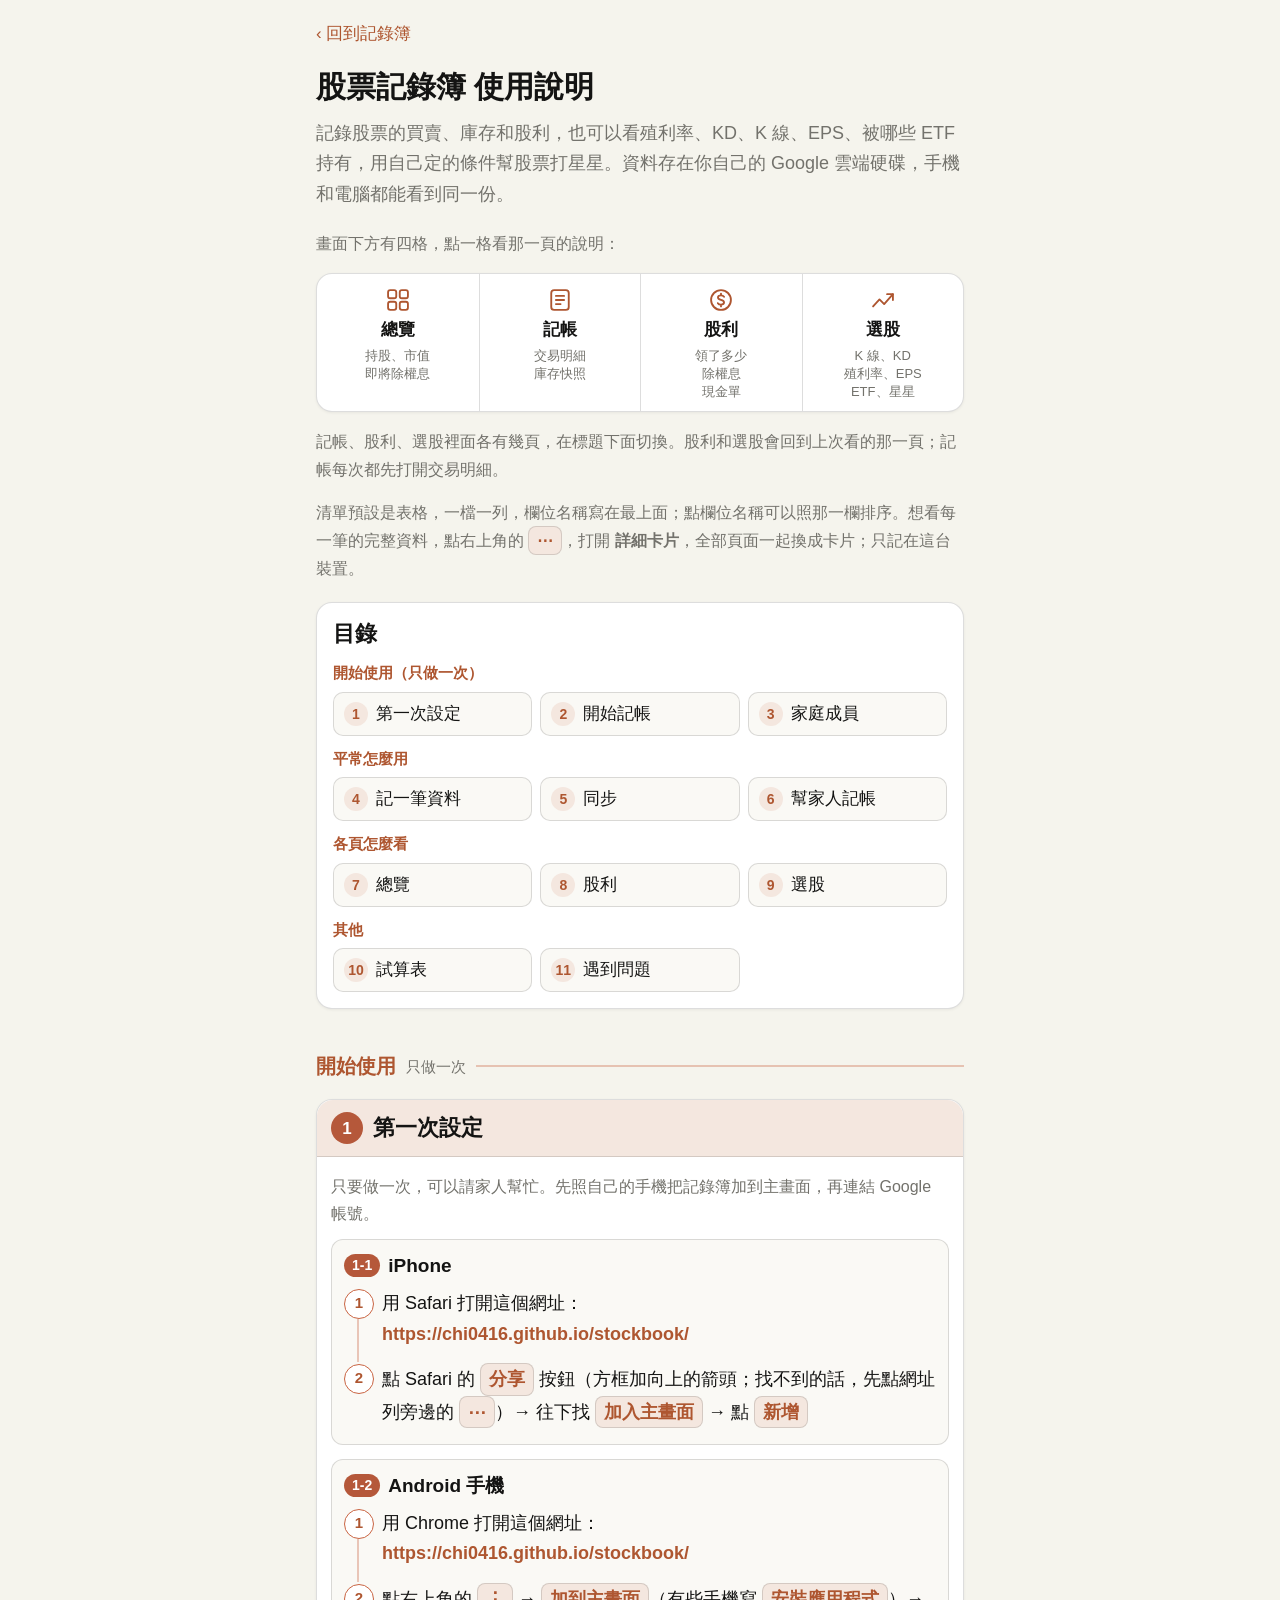
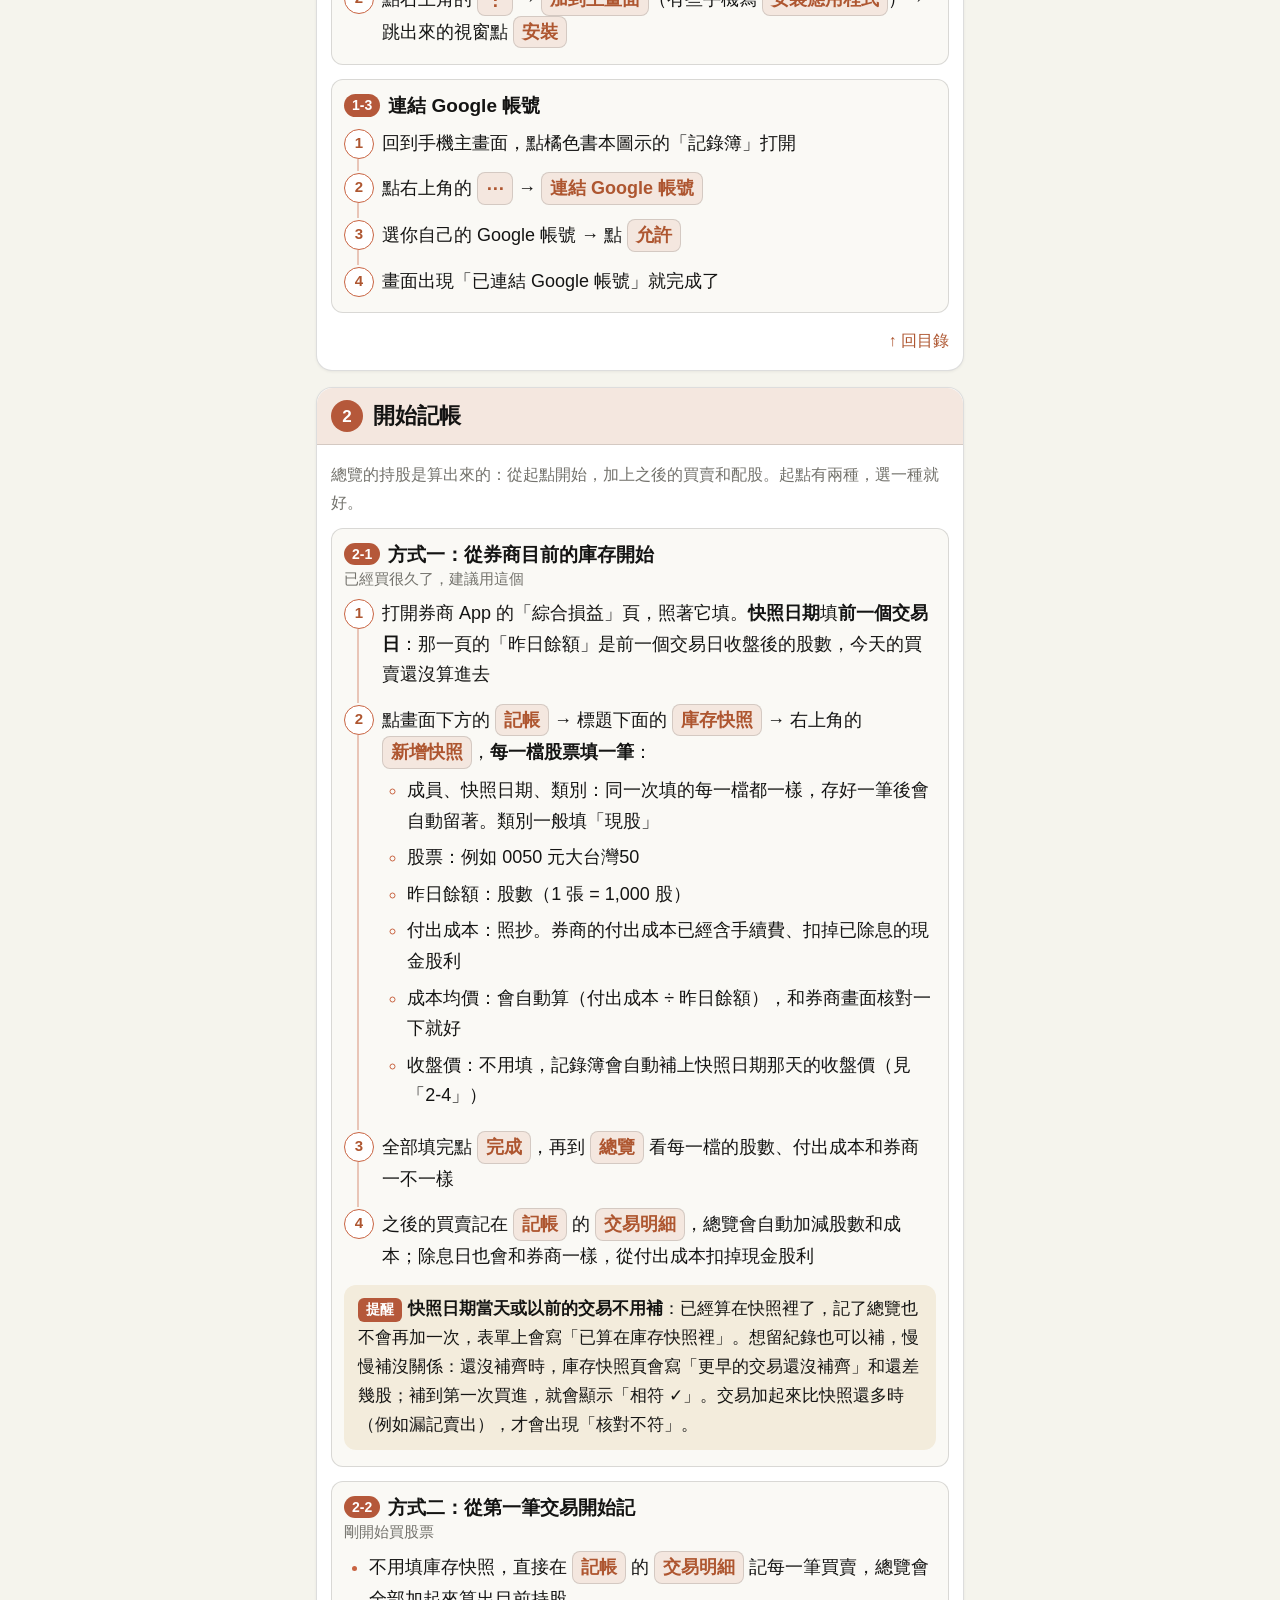
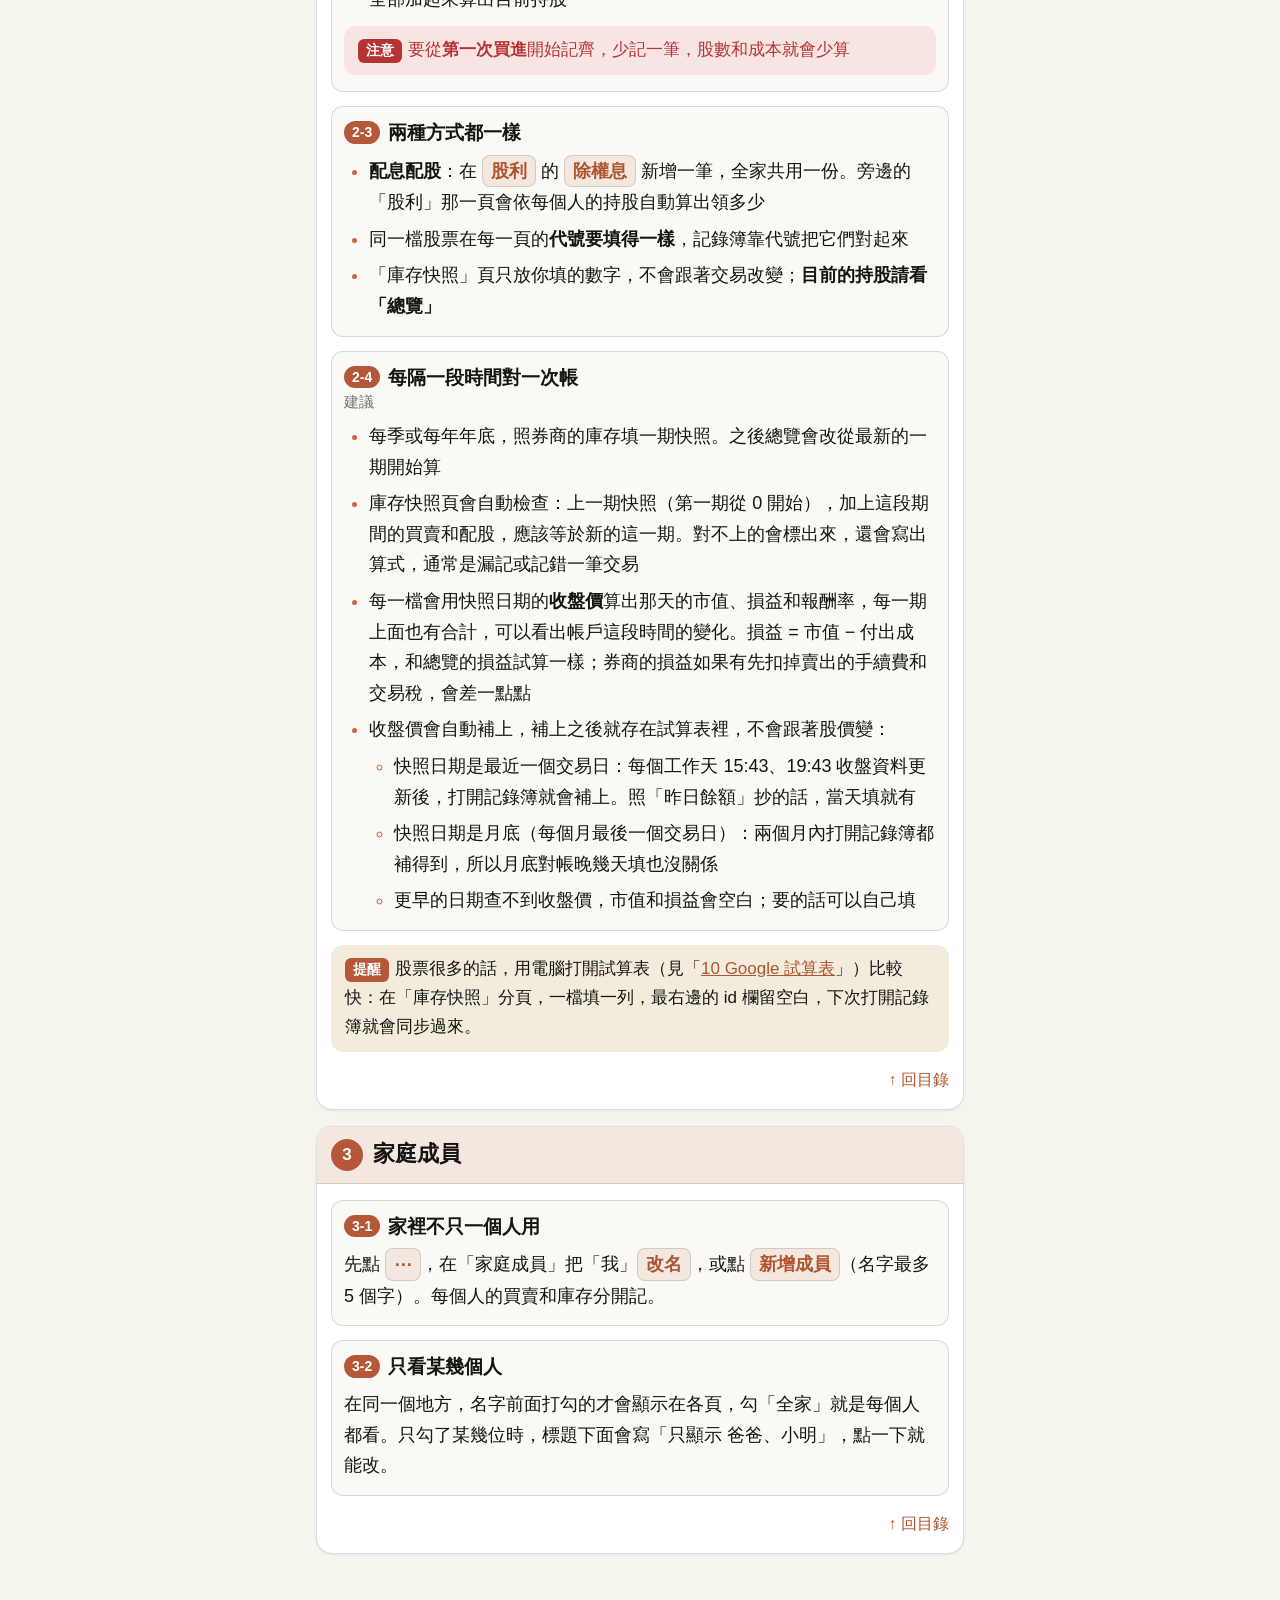
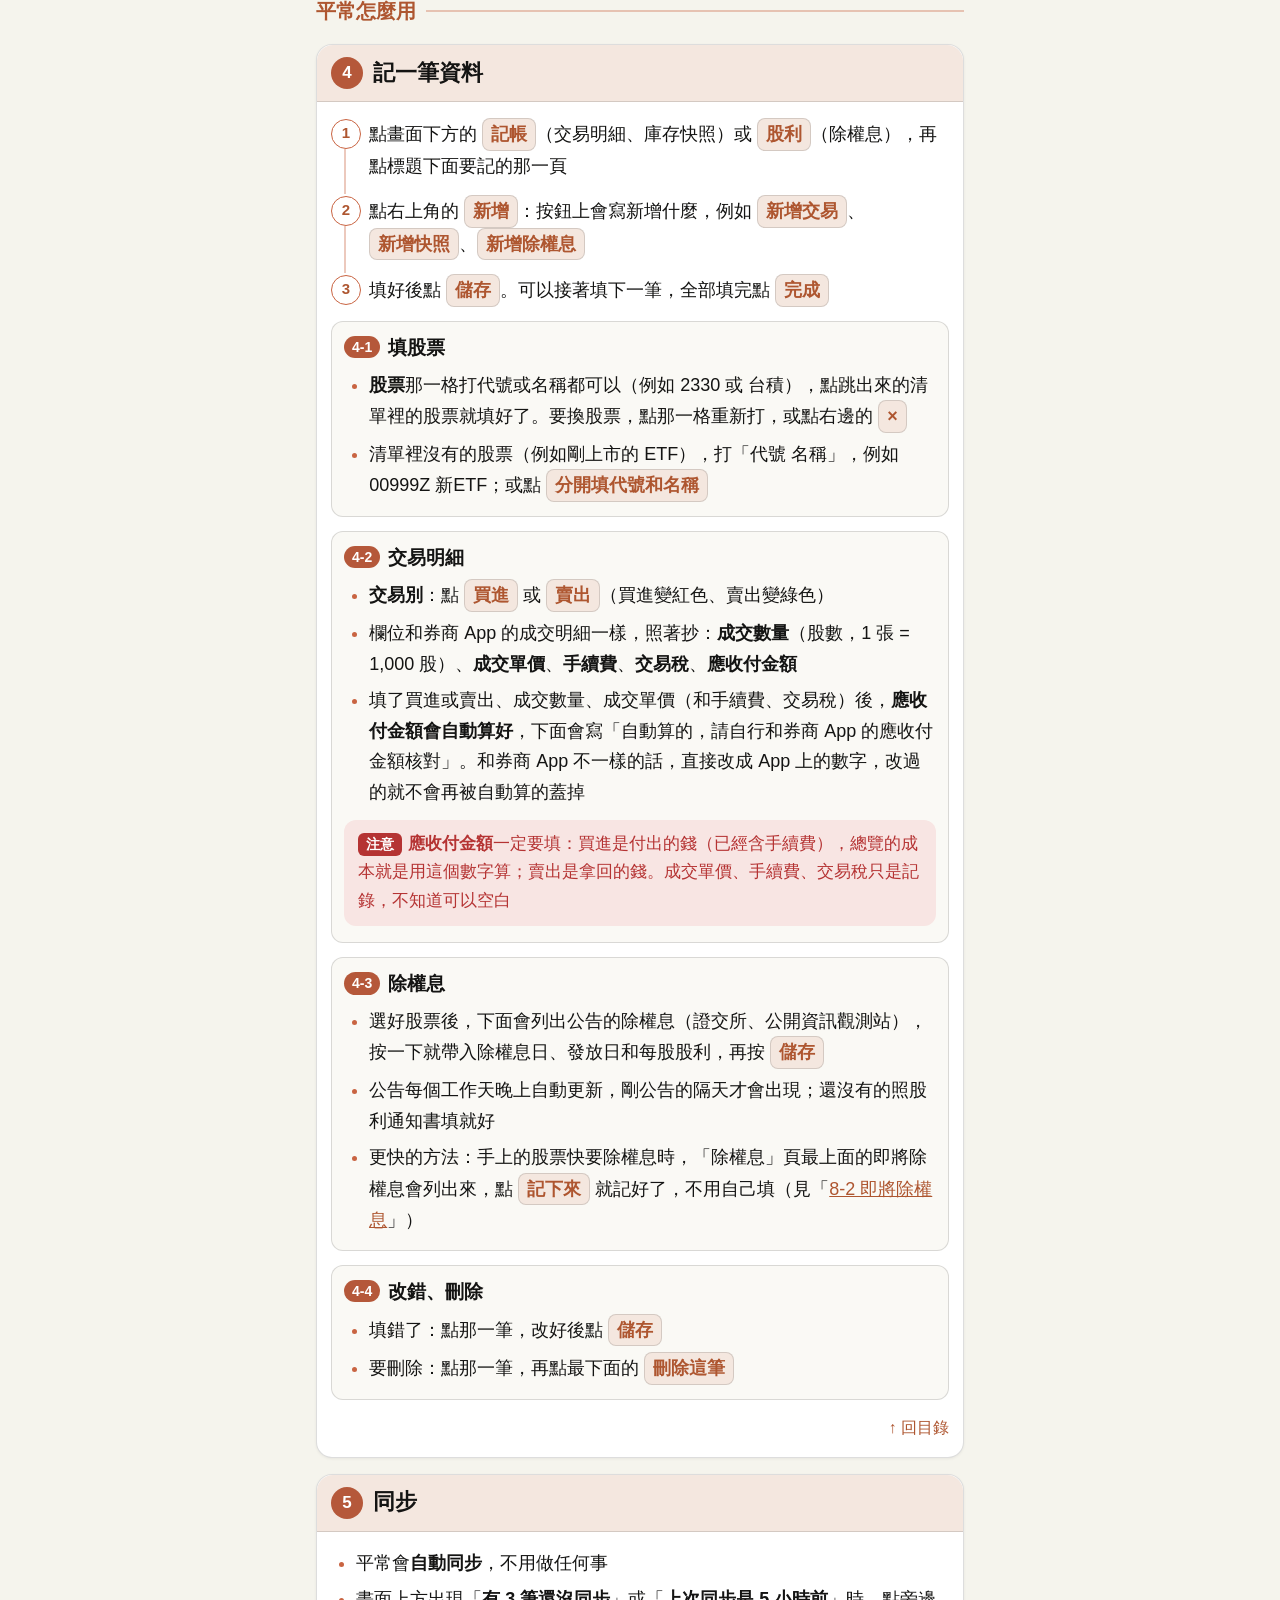
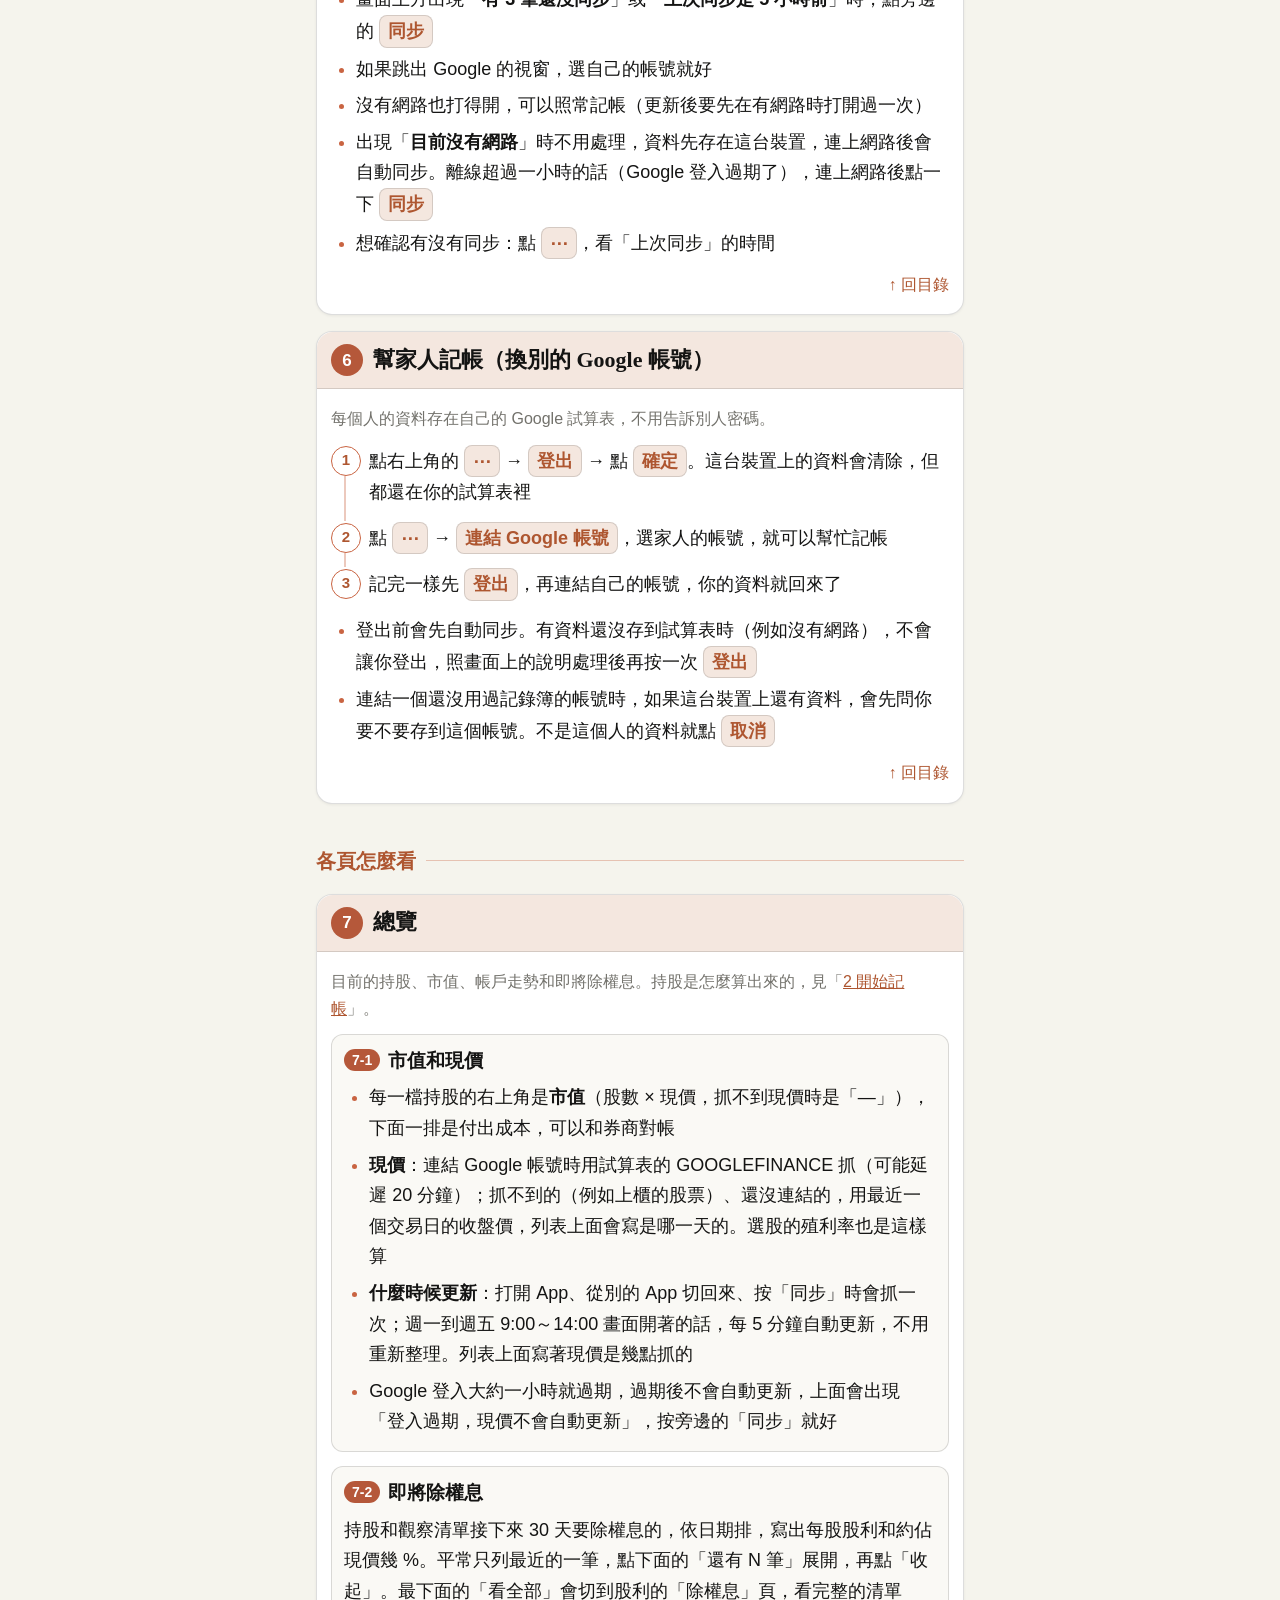
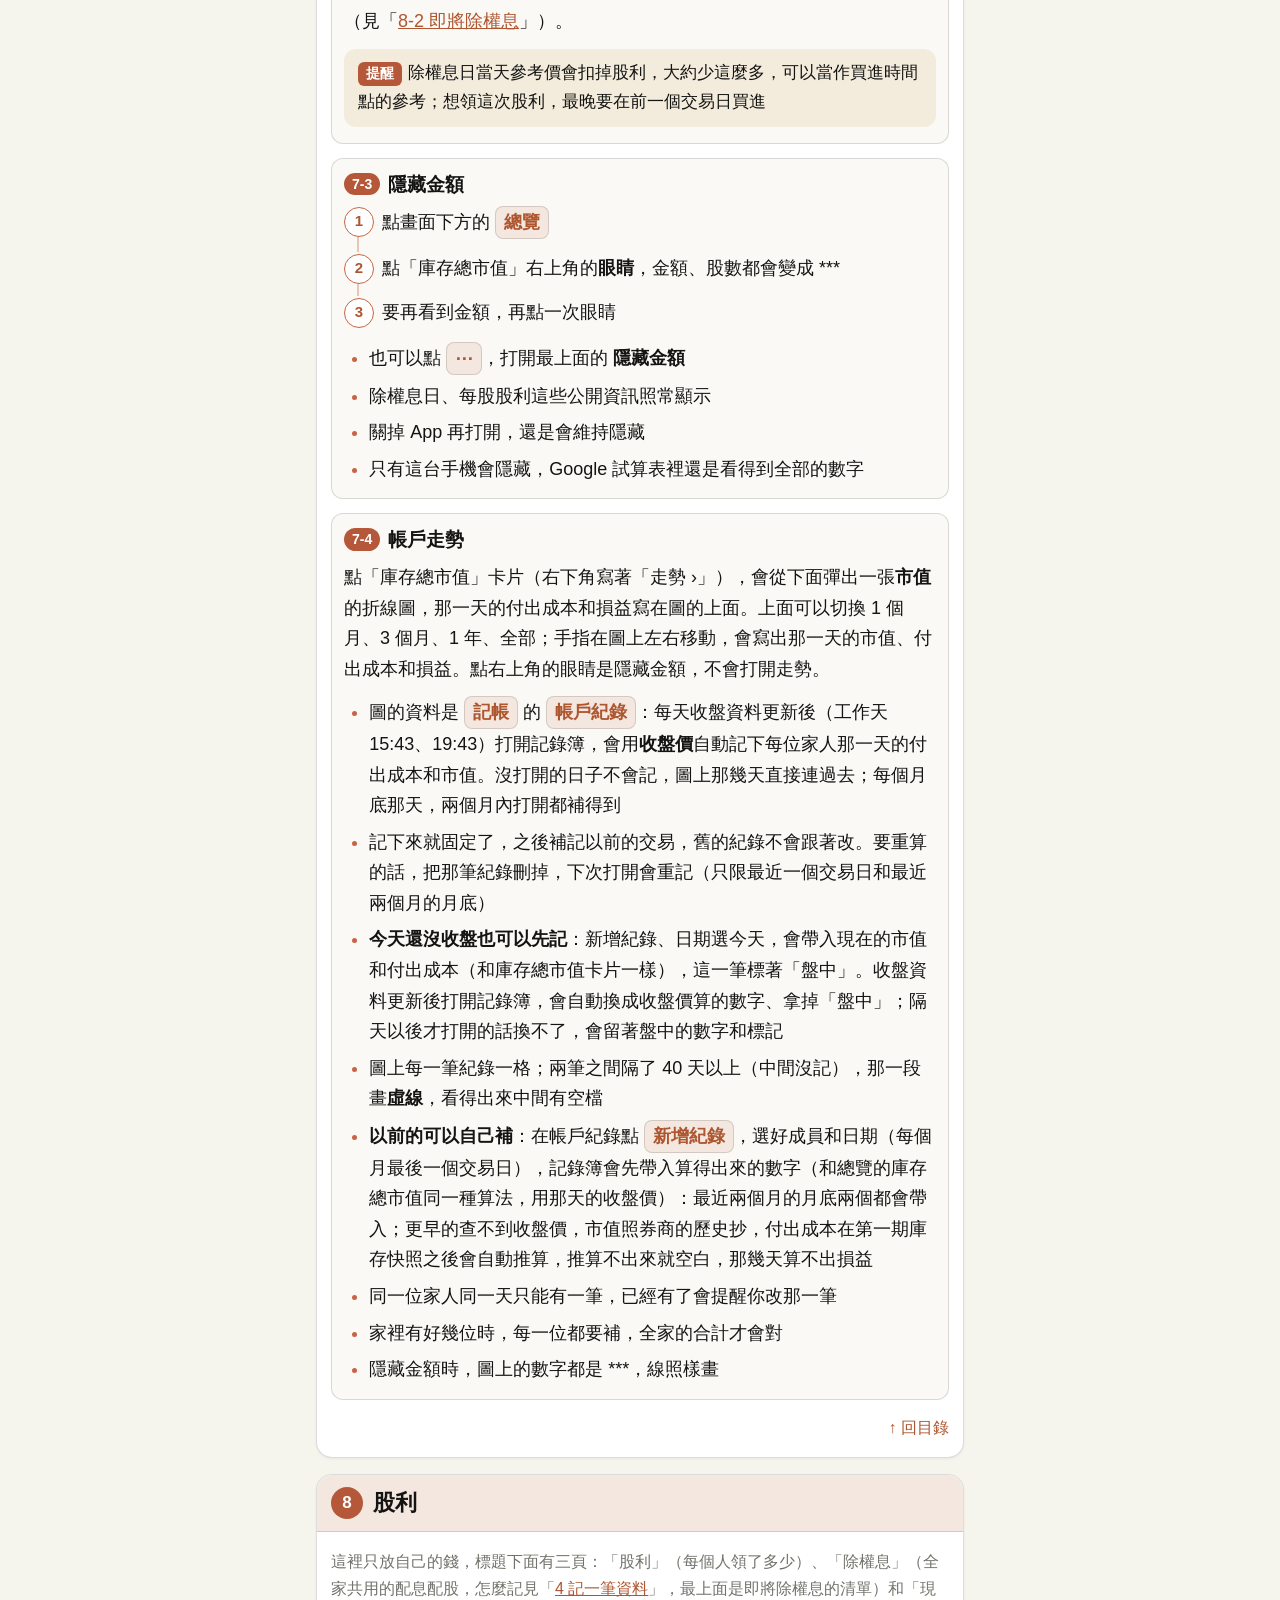
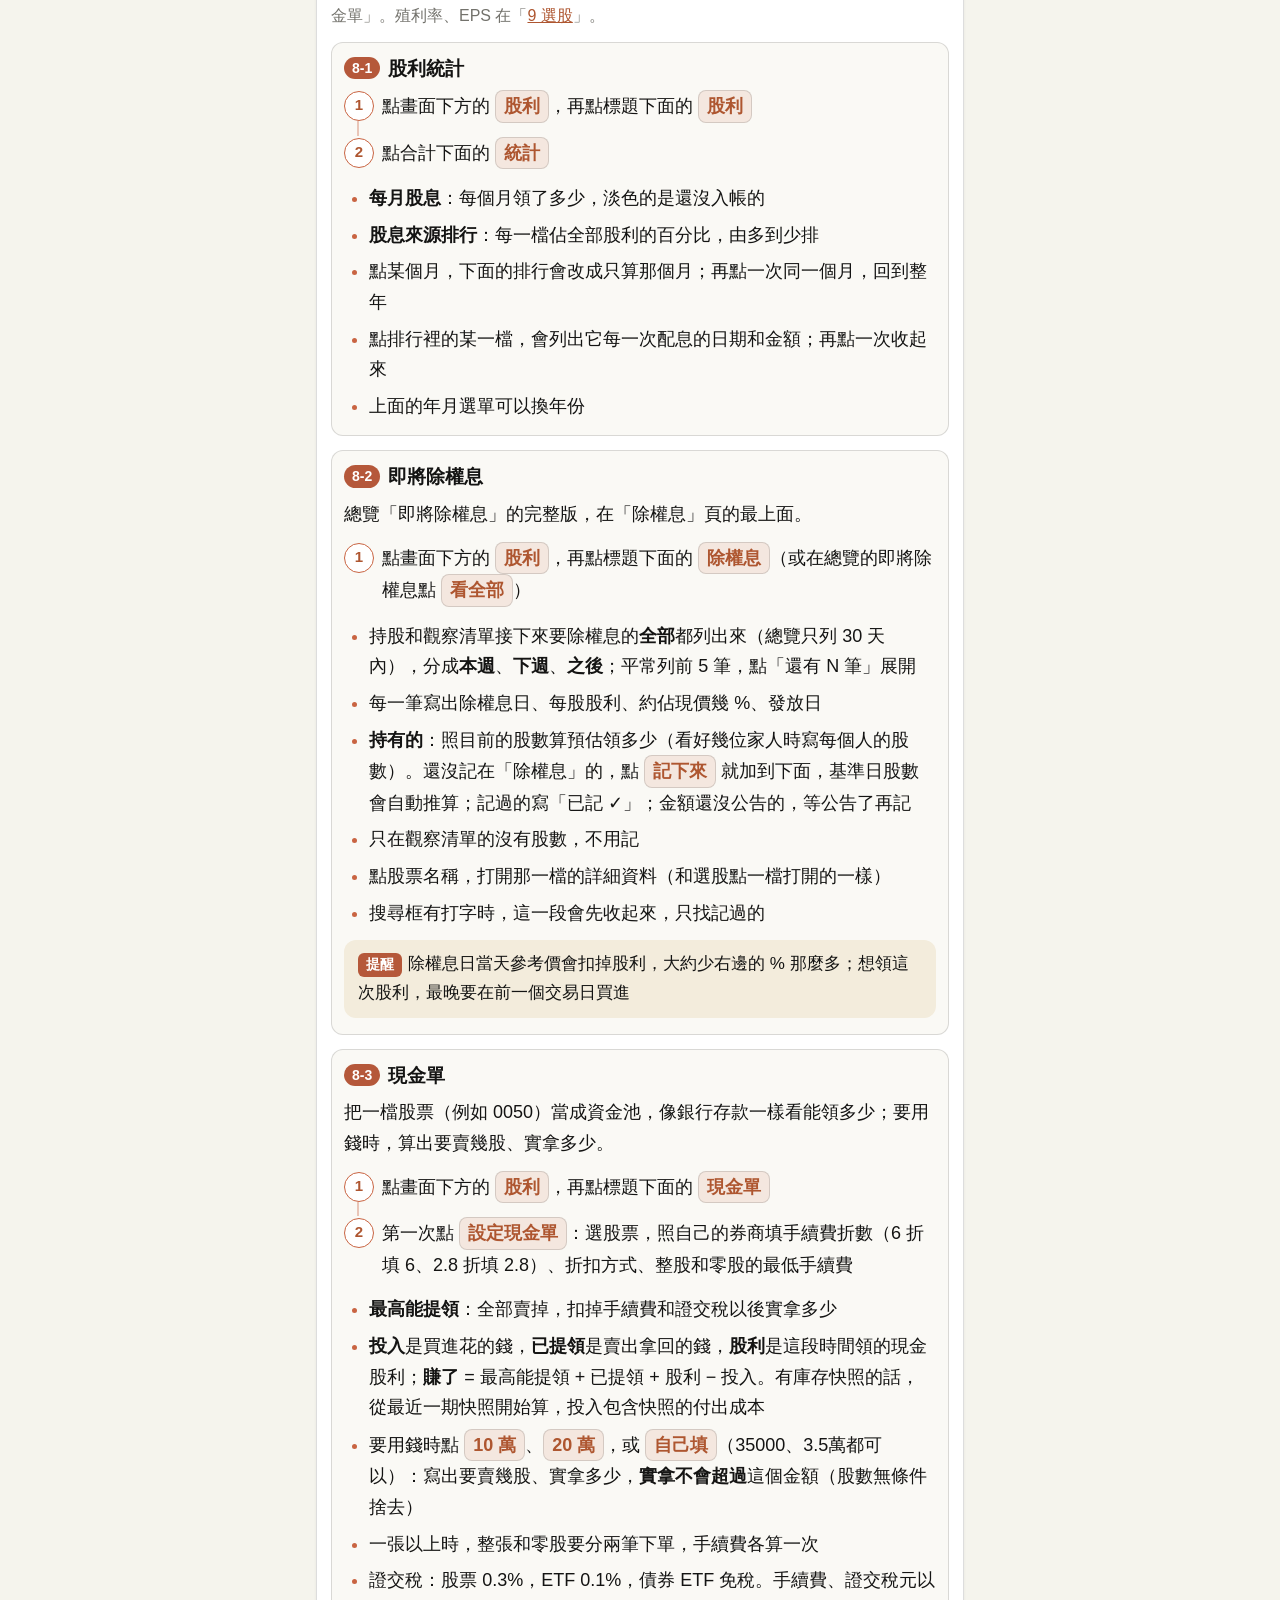
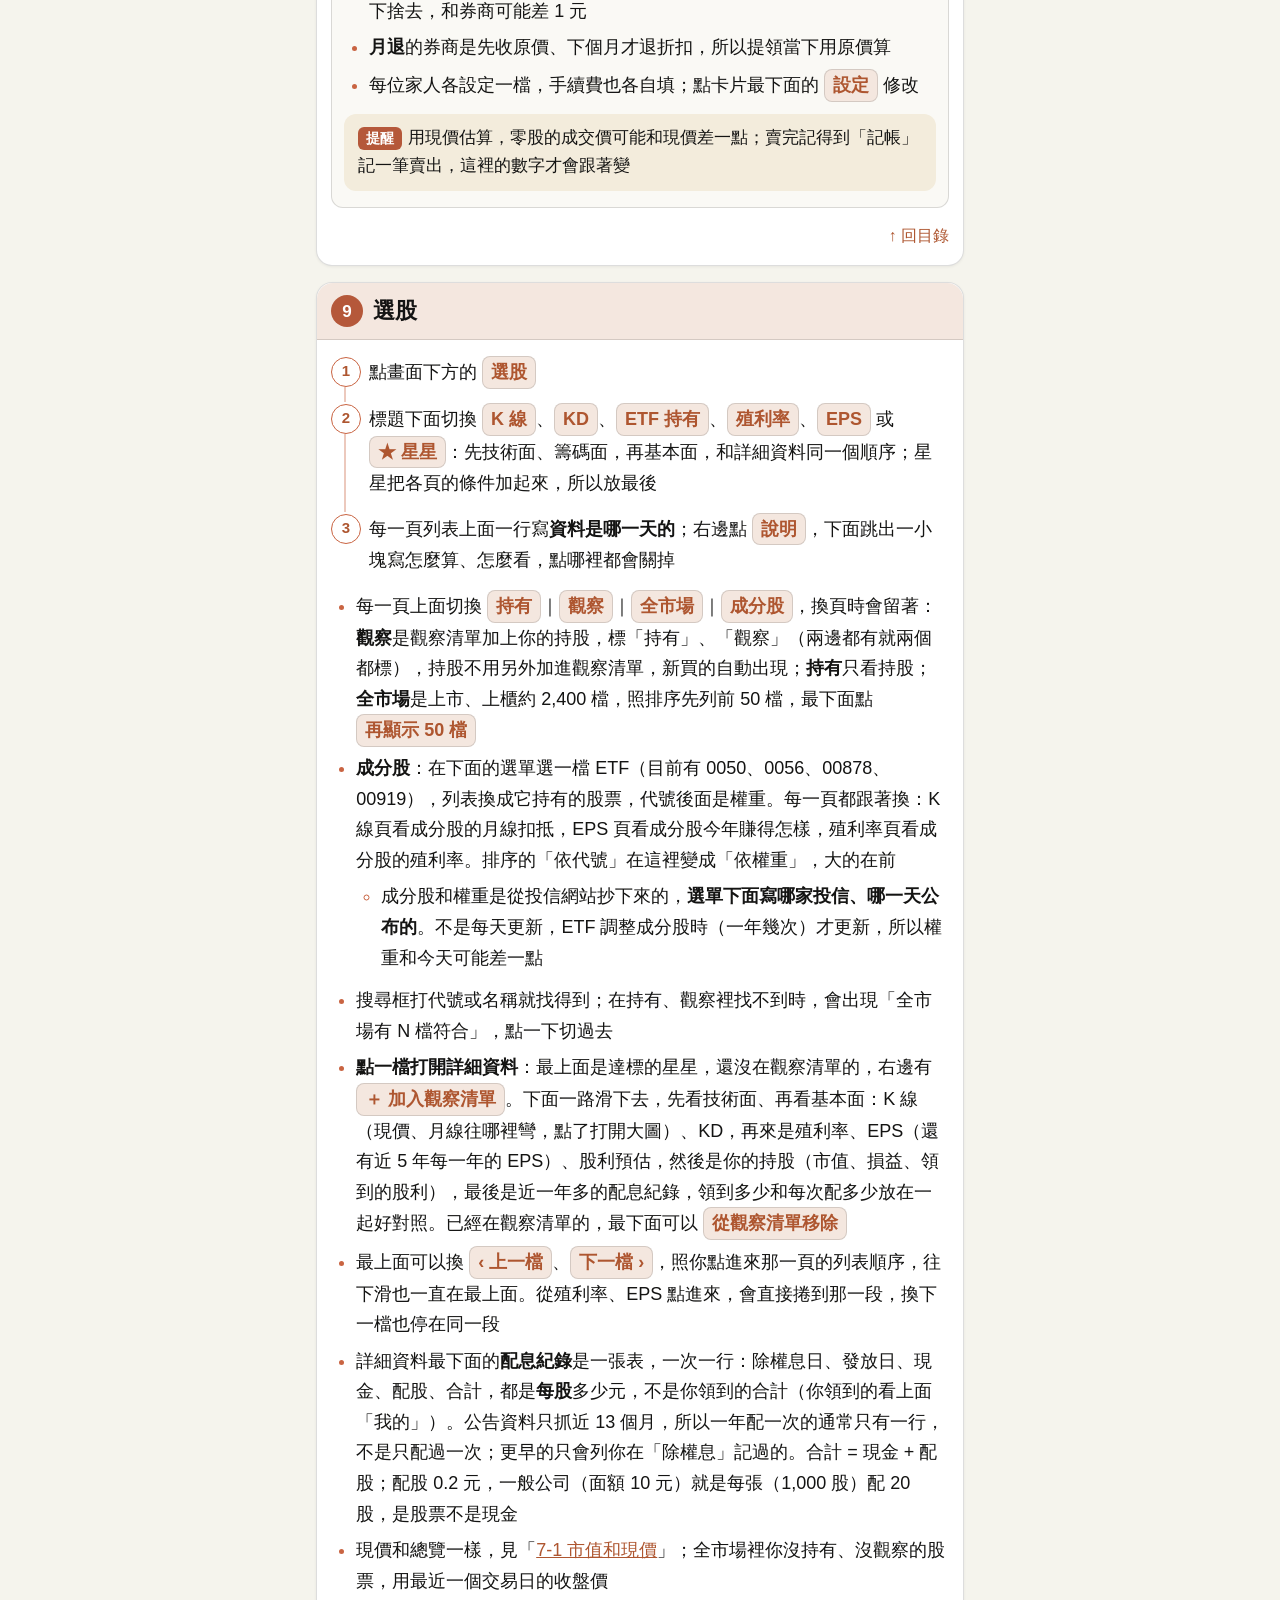
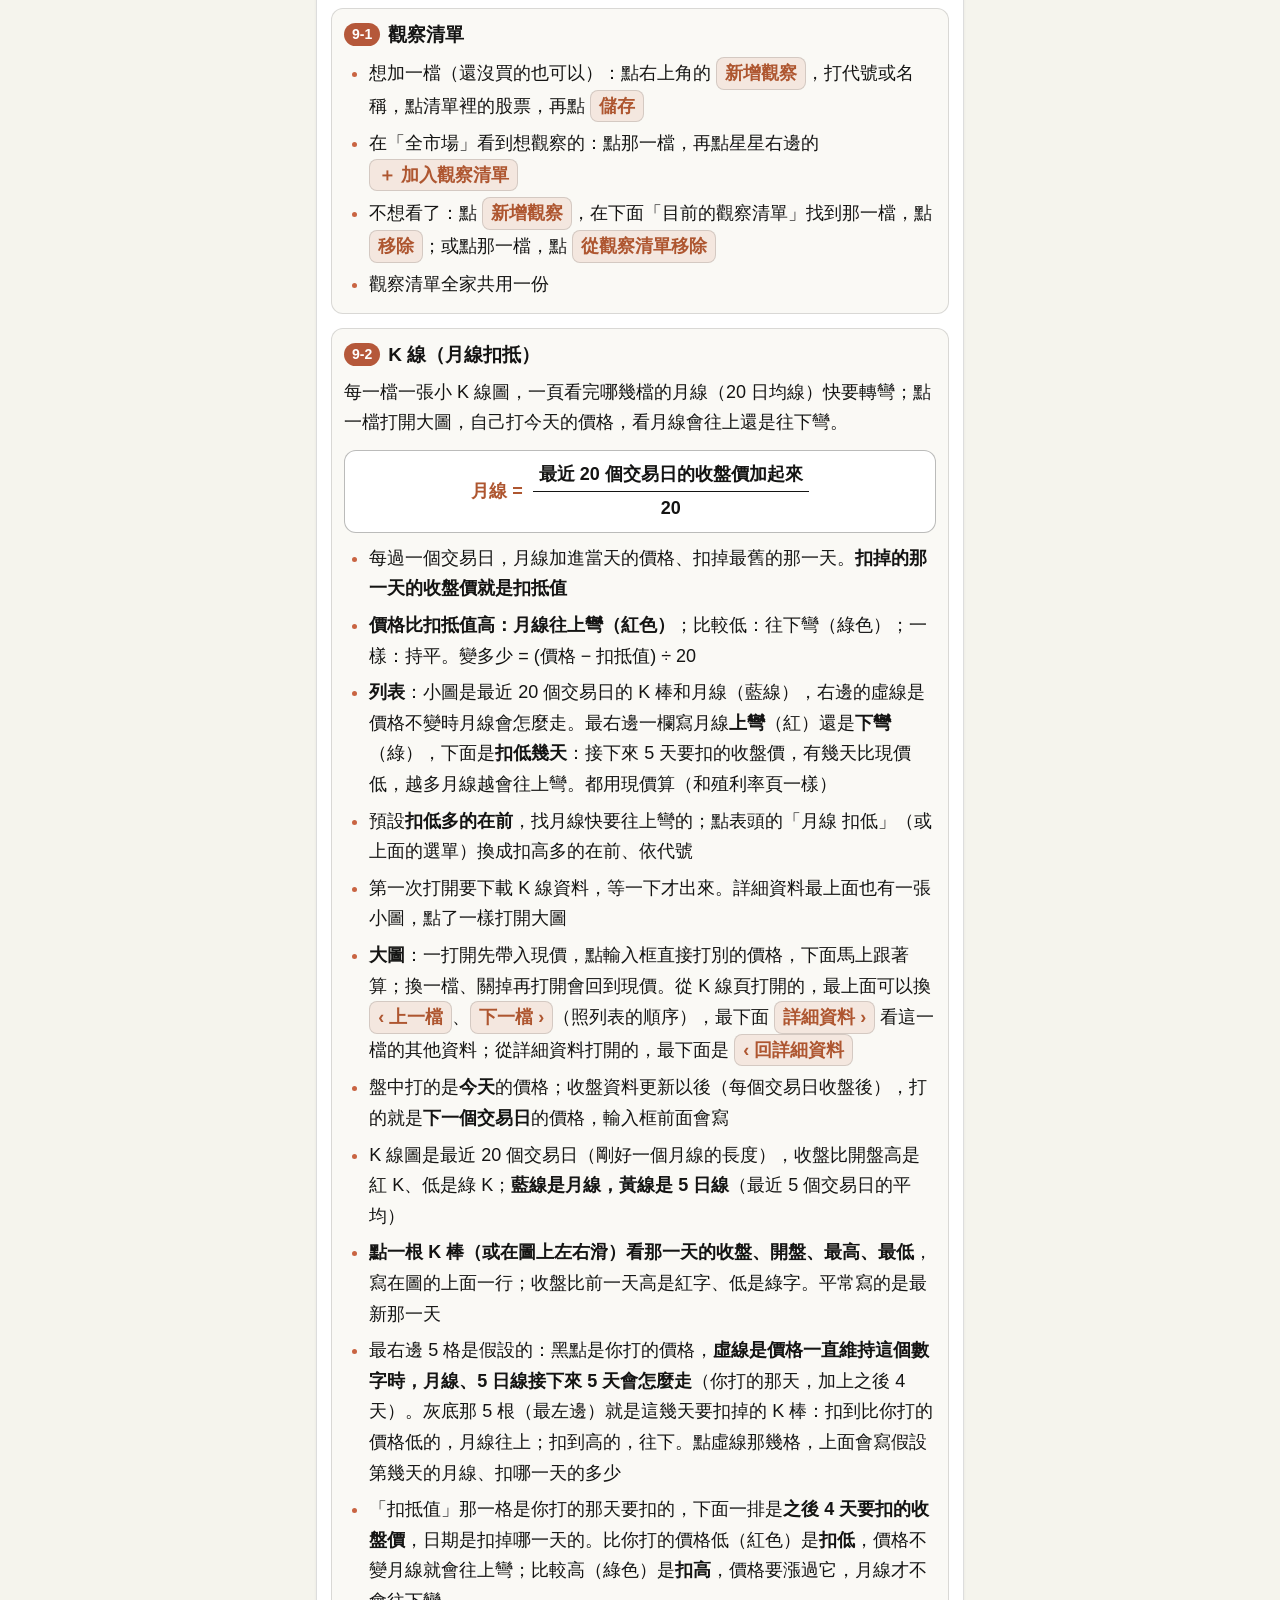
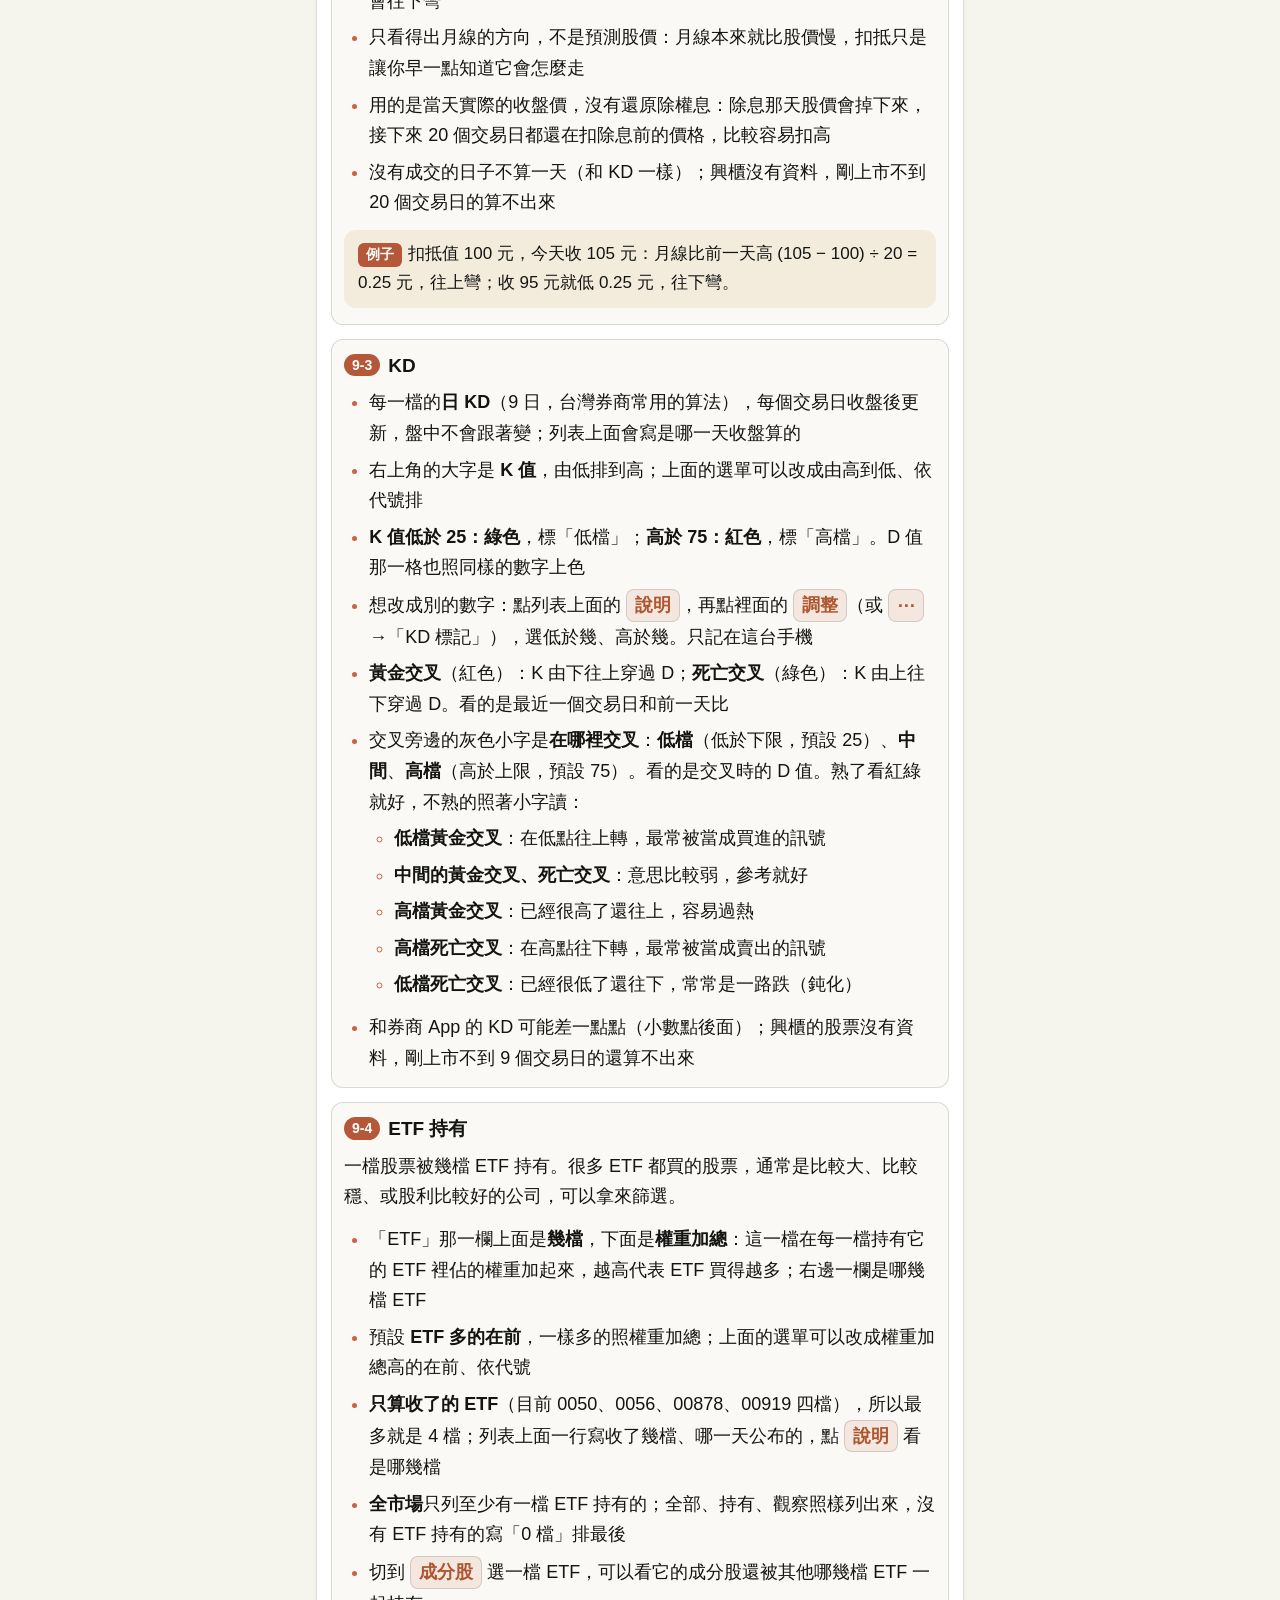
==== help.html @ de6b1757 "「說明」改成小泡泡：點了在那一行下面跳出來，小箭頭指著說明，背景不變暗，點哪裡都會關（點旁邊只是關掉，不會順便點到後面的股票；底下的分頁、上面的子分頁照常切換），往下滑也會關，拿掉置中的小視窗和「知道" ====
<!doctype html>
<html lang="zh-Hant-TW">
<head>
  <meta charset="utf-8">
  <meta name="viewport" content="width=device-width, initial-scale=1, viewport-fit=cover">
  <meta name="theme-color" content="#f5f4ed" media="(prefers-color-scheme: light)">
  <meta name="theme-color" content="#1f1e1d" media="(prefers-color-scheme: dark)">
  <title>使用說明</title>
  <link rel="icon" type="image/png" href="icons/book-192.png">
  <!-- 給家人看的步驟；字比較大，也可以直接列印
       分成四個大區：開始使用（只做一次）、平常怎麼用、各頁怎麼看（照畫面下方的四格）、其他
       段落編號連續（1–11），小卡編號是「段落-第幾張」；改了段落順序，目錄、開頭的四格和文中的「見『…』」都要跟著改 -->
  <link rel="stylesheet" href="css/page.css?v=2026.10.17.1">
</head>
<body>
<main>
  <a class="back" href="./">‹ 回到記錄簿</a>
  <h1>股票記錄簿 使用說明</h1>
  <p class="lead">記錄股票的買賣、庫存和股利，也可以看殖利率、KD、K 線、EPS、被哪些 ETF 持有，用自己定的條件幫股票打星星。資料存在你自己的 Google 雲端硬碟，手機和電腦都能看到同一份。</p>

  <!-- 畫面下方的四格（圖示和 index.html 的 .tabbar 一樣），點了跳到那一頁的說明 -->
  <p class="muted">畫面下方有四格，點一格看那一頁的說明：</p>
  <div class="tabs">
    <a href="#overview">
      <svg viewBox="0 0 24 24" aria-hidden="true"><rect x="3.5" y="3.5" width="7" height="7" rx="1.8"/><rect x="13.5" y="3.5" width="7" height="7" rx="1.8"/><rect x="3.5" y="13.5" width="7" height="7" rx="1.8"/><rect x="13.5" y="13.5" width="7" height="7" rx="1.8"/></svg>
      <b>總覽</b><small>持股、市值<br>即將除權息</small>
    </a>
    <a href="#record">
      <svg viewBox="0 0 24 24" aria-hidden="true"><rect x="4.5" y="3.5" width="15" height="17" rx="2.5"/><path d="M8.5 8.5h7M8.5 12h7M8.5 15.5h4"/></svg>
      <b>記帳</b><small>交易明細<br>庫存快照</small>
    </a>
    <a href="#income">
      <svg viewBox="0 0 24 24" aria-hidden="true"><circle cx="12" cy="12" r="8.5"/><path d="M14.6 9.3c-.5-.8-1.4-1.3-2.6-1.3-1.5 0-2.6.8-2.6 1.9 0 2.6 5.2 1.4 5.2 4.1 0 1.1-1.1 2-2.6 2-1.2 0-2.2-.5-2.7-1.3M12 6.5V8M12 16v1.5"/></svg>
      <b>股利</b><small>領了多少<br>除權息<br>現金單</small>
    </a>
    <a href="#market">
      <svg viewBox="0 0 24 24" aria-hidden="true"><path d="M3.5 17.5 9 11.5l4 4 7.5-8.5"/><path d="M15.5 7h5v5"/></svg>
      <b>選股</b><small>K 線、KD<br>殖利率、EPS<br>ETF、星星</small>
    </a>
  </div>
  <p class="muted">記帳、股利、選股裡面各有幾頁，在標題下面切換。股利和選股會回到上次看的那一頁；記帳每次都先打開交易明細。</p>
  <p class="muted">清單預設是表格，一檔一列，欄位名稱寫在最上面；點欄位名稱可以照那一欄排序。想看每一筆的完整資料，點右上角的 <b class="btn">⋯</b>，打開 <b>詳細卡片</b>，全部頁面一起換成卡片；只記在這台裝置。</p>

  <nav class="toc" id="toc" aria-label="目錄">
    <h2>目錄</h2>
    <p class="toc-part">開始使用（只做一次）</p>
    <div class="toc-links">
      <a href="#setup"><span class="no">1</span>第一次設定</a>
      <a href="#start"><span class="no">2</span>開始記帳</a>
      <a href="#members"><span class="no">3</span>家庭成員</a>
    </div>
    <p class="toc-part">平常怎麼用</p>
    <div class="toc-links">
      <a href="#record"><span class="no">4</span>記一筆資料</a>
      <a href="#sync"><span class="no">5</span>同步</a>
      <a href="#switch"><span class="no">6</span>幫家人記帳</a>
    </div>
    <p class="toc-part">各頁怎麼看</p>
    <div class="toc-links">
      <a href="#overview"><span class="no">7</span>總覽</a>
      <a href="#income"><span class="no">8</span>股利</a>
      <a href="#market"><span class="no">9</span>選股</a>
    </div>
    <p class="toc-part">其他</p>
    <div class="toc-links">
      <a href="#sheet"><span class="no">10</span>試算表</a>
      <a href="#faq"><span class="no">11</span>遇到問題</a>
    </div>
  </nav>

  <!-- ===== 開始使用 ===== -->
  <div class="part">開始使用<small>只做一次</small></div>

  <section id="setup">
    <h2><span class="no">1</span>第一次設定</h2>
    <p class="muted">只要做一次，可以請家人幫忙。先照自己的手機把記錄簿加到主畫面，再連結 Google 帳號。</p>

    <div class="sub">
      <h3><span class="tag">1-1</span>iPhone</h3>
      <ol class="steps">
        <li>用 Safari 打開這個網址：<br><span class="url">https://chi0416.github.io/stockbook/</span></li>
        <li>點 Safari 的 <b class="btn">分享</b> 按鈕（方框加向上的箭頭；找不到的話，先點網址列旁邊的 <b class="btn">⋯</b>）→ 往下找 <b class="btn">加入主畫面</b> → 點 <b class="btn">新增</b></li>
      </ol>
    </div>

    <div class="sub">
      <h3><span class="tag">1-2</span>Android 手機</h3>
      <ol class="steps">
        <li>用 Chrome 打開這個網址：<br><span class="url">https://chi0416.github.io/stockbook/</span></li>
        <li>點右上角的 <b class="btn">⋮</b> → <b class="btn">加到主畫面</b>（有些手機寫 <b class="btn">安裝應用程式</b>）→ 跳出來的視窗點 <b class="btn">安裝</b></li>
      </ol>
    </div>

    <div class="sub">
      <h3><span class="tag">1-3</span>連結 Google 帳號</h3>
      <ol class="steps">
        <li>回到手機主畫面，點橘色書本圖示的「記錄簿」打開</li>
        <li>點右上角的 <b class="btn">⋯</b> → <b class="btn">連結 Google 帳號</b></li>
        <li>選你自己的 Google 帳號 → 點 <b class="btn">允許</b></li>
        <li>畫面出現「已連結 Google 帳號」就完成了</li>
      </ol>
    </div>
    <a class="to-toc" href="#toc">↑ 回目錄</a>
  </section>

  <section id="start">
    <h2><span class="no">2</span>開始記帳</h2>
    <p class="muted">總覽的持股是算出來的：從起點開始，加上之後的買賣和配股。起點有兩種，選一種就好。</p>

    <div class="sub">
      <h3><span class="tag">2-1</span>方式一：從券商目前的庫存開始<span class="hint">已經買很久了，建議用這個</span></h3>
      <ol class="steps">
        <li>打開券商 App 的「綜合損益」頁，照著它填。<b>快照日期</b>填<b>前一個交易日</b>：那一頁的「昨日餘額」是前一個交易日收盤後的股數，今天的買賣還沒算進去</li>
        <li>點畫面下方的 <b class="btn">記帳</b> → 標題下面的 <b class="btn">庫存快照</b> → 右上角的 <b class="btn">新增快照</b>，<b>每一檔股票填一筆</b>：
          <ul>
            <li>成員、快照日期、類別：同一次填的每一檔都一樣，存好一筆後會自動留著。類別一般填「現股」</li>
            <li>股票：例如 0050 元大台灣50</li>
            <li>昨日餘額：股數（1 張 = 1,000 股）</li>
            <li>付出成本：照抄。券商的付出成本已經含手續費、扣掉已除息的現金股利</li>
            <li>成本均價：會自動算（付出成本 ÷ 昨日餘額），和券商畫面核對一下就好</li>
            <li>收盤價：不用填，記錄簿會自動補上快照日期那天的收盤價（見「2-4」）</li>
          </ul>
        </li>
        <li>全部填完點 <b class="btn">完成</b>，再到 <b class="btn">總覽</b> 看每一檔的股數、付出成本和券商一不一樣</li>
        <li>之後的買賣記在 <b class="btn">記帳</b> 的 <b class="btn">交易明細</b>，總覽會自動加減股數和成本；除息日也會和券商一樣，從付出成本扣掉現金股利</li>
      </ol>
      <p class="tip"><span class="label">提醒</span><b>快照日期當天或以前的交易不用補</b>：已經算在快照裡了，記了總覽也不會再加一次，表單上會寫「已算在庫存快照裡」。想留紀錄也可以補，慢慢補沒關係：還沒補齊時，庫存快照頁會寫「更早的交易還沒補齊」和還差幾股；補到第一次買進，就會顯示「相符 ✓」。交易加起來比快照還多時（例如漏記賣出），才會出現「核對不符」。</p>
    </div>

    <div class="sub">
      <h3><span class="tag">2-2</span>方式二：從第一筆交易開始記<span class="hint">剛開始買股票</span></h3>
      <ul>
        <li>不用填庫存快照，直接在 <b class="btn">記帳</b> 的 <b class="btn">交易明細</b> 記每一筆買賣，總覽會全部加起來算出目前持股</li>
      </ul>
      <p class="note"><span class="label">注意</span>要從<b>第一次買進</b>開始記齊，少記一筆，股數和成本就會少算</p>
    </div>

    <div class="sub">
      <h3><span class="tag">2-3</span>兩種方式都一樣</h3>
      <ul>
        <li><b>配息配股</b>：在 <b class="btn">股利</b> 的 <b class="btn">除權息</b> 新增一筆，全家共用一份。旁邊的「股利」那一頁會依每個人的持股自動算出領多少</li>
        <li>同一檔股票在每一頁的<b>代號要填得一樣</b>，記錄簿靠代號把它們對起來</li>
        <li>「庫存快照」頁只放你填的數字，不會跟著交易改變；<b>目前的持股請看「總覽」</b></li>
      </ul>
    </div>

    <div class="sub">
      <h3><span class="tag">2-4</span>每隔一段時間對一次帳<span class="hint">建議</span></h3>
      <ul>
        <li>每季或每年年底，照券商的庫存填一期快照。之後總覽會改從最新的一期開始算</li>
        <li>庫存快照頁會自動檢查：上一期快照（第一期從 0 開始），加上這段期間的買賣和配股，應該等於新的這一期。對不上的會標出來，還會寫出算式，通常是漏記或記錯一筆交易</li>
        <li>每一檔會用快照日期的<b>收盤價</b>算出那天的市值、損益和報酬率，每一期上面也有合計，可以看出帳戶這段時間的變化。損益 = 市值 − 付出成本，和總覽的損益試算一樣；券商的損益如果有先扣掉賣出的手續費和交易稅，會差一點點</li>
        <li>收盤價會自動補上，補上之後就存在試算表裡，不會跟著股價變：
          <ul>
            <li>快照日期是最近一個交易日：每個工作天 15:43、19:43 收盤資料更新後，打開記錄簿就會補上。照「昨日餘額」抄的話，當天填就有</li>
            <li>快照日期是月底（每個月最後一個交易日）：兩個月內打開記錄簿都補得到，所以月底對帳晚幾天填也沒關係</li>
            <li>更早的日期查不到收盤價，市值和損益會空白；要的話可以自己填</li>
          </ul>
        </li>
      </ul>
    </div>

    <p class="tip"><span class="label">提醒</span>股票很多的話，用電腦打開試算表（見「<a href="#sheet">10 Google 試算表</a>」）比較快：在「庫存快照」分頁，一檔填一列，最右邊的 id 欄留空白，下次打開記錄簿就會同步過來。</p>
    <a class="to-toc" href="#toc">↑ 回目錄</a>
  </section>

  <section id="members">
    <h2><span class="no">3</span>家庭成員</h2>

    <div class="sub">
      <h3><span class="tag">3-1</span>家裡不只一個人用</h3>
      <p>先點 <b class="btn">⋯</b>，在「家庭成員」把「我」<b class="btn">改名</b>，或點 <b class="btn">新增成員</b>（名字最多 5 個字）。每個人的買賣和庫存分開記。</p>
    </div>

    <div class="sub">
      <h3><span class="tag">3-2</span>只看某幾個人</h3>
      <p>在同一個地方，名字前面打勾的才會顯示在各頁，勾「全家」就是每個人都看。只勾了某幾位時，標題下面會寫「只顯示 爸爸、小明」，點一下就能改。</p>
    </div>
    <a class="to-toc" href="#toc">↑ 回目錄</a>
  </section>

  <!-- ===== 平常怎麼用 ===== -->
  <div class="part">平常怎麼用</div>

  <section id="record">
    <h2><span class="no">4</span>記一筆資料</h2>
    <ol class="steps">
      <li>點畫面下方的 <b class="btn">記帳</b>（交易明細、庫存快照）或 <b class="btn">股利</b>（除權息），再點標題下面要記的那一頁</li>
      <li>點右上角的 <b class="btn">新增</b>：按鈕上會寫新增什麼，例如 <b class="btn">新增交易</b>、<b class="btn">新增快照</b>、<b class="btn">新增除權息</b></li>
      <li>填好後點 <b class="btn">儲存</b>。可以接著填下一筆，全部填完點 <b class="btn">完成</b></li>
    </ol>

    <div class="sub">
      <h3><span class="tag">4-1</span>填股票</h3>
      <ul>
        <li><b>股票</b>那一格打代號或名稱都可以（例如 2330 或 台積），點跳出來的清單裡的股票就填好了。要換股票，點那一格重新打，或點右邊的 <b class="btn">×</b></li>
        <li>清單裡沒有的股票（例如剛上市的 ETF），打「代號 名稱」，例如 00999Z 新ETF；或點 <b class="btn">分開填代號和名稱</b></li>
      </ul>
    </div>

    <div class="sub">
      <h3><span class="tag">4-2</span>交易明細</h3>
      <ul>
        <li><b>交易別</b>：點 <b class="btn">買進</b> 或 <b class="btn">賣出</b>（買進變紅色、賣出變綠色）</li>
        <li>欄位和券商 App 的成交明細一樣，照著抄：<b>成交數量</b>（股數，1 張 = 1,000 股）、<b>成交單價</b>、<b>手續費</b>、<b>交易稅</b>、<b>應收付金額</b></li>
        <li>填了買進或賣出、成交數量、成交單價（和手續費、交易稅）後，<b>應收付金額會自動算好</b>，下面會寫「自動算的，請自行和券商 App 的應收付金額核對」。和券商 App 不一樣的話，直接改成 App 上的數字，改過的就不會再被自動算的蓋掉</li>
      </ul>
      <p class="note"><span class="label">注意</span><b>應收付金額</b>一定要填：買進是付出的錢（已經含手續費），總覽的成本就是用這個數字算；賣出是拿回的錢。成交單價、手續費、交易稅只是記錄，不知道可以空白</p>
    </div>

    <div class="sub">
      <h3><span class="tag">4-3</span>除權息</h3>
      <ul>
        <li>選好股票後，下面會列出公告的除權息（證交所、公開資訊觀測站），按一下就帶入除權息日、發放日和每股股利，再按 <b class="btn">儲存</b></li>
        <li>公告每個工作天晚上自動更新，剛公告的隔天才會出現；還沒有的照股利通知書填就好</li>
        <li>更快的方法：手上的股票快要除權息時，「除權息」頁最上面的即將除權息會列出來，點 <b class="btn">記下來</b> 就記好了，不用自己填（見「<a href="#income">8-2 即將除權息</a>」）</li>
      </ul>
    </div>

    <div class="sub">
      <h3><span class="tag">4-4</span>改錯、刪除</h3>
      <ul>
        <li>填錯了：點那一筆，改好後點 <b class="btn">儲存</b></li>
        <li>要刪除：點那一筆，再點最下面的 <b class="btn">刪除這筆</b></li>
      </ul>
    </div>
    <a class="to-toc" href="#toc">↑ 回目錄</a>
  </section>

  <section id="sync">
    <h2><span class="no">5</span>同步</h2>
    <ul>
      <li>平常會<b>自動同步</b>，不用做任何事</li>
      <li>畫面上方出現「<b>有 3 筆還沒同步</b>」或「<b>上次同步是 5 小時前</b>」時，點旁邊的 <b class="btn">同步</b></li>
      <li>如果跳出 Google 的視窗，選自己的帳號就好</li>
      <li>沒有網路也打得開，可以照常記帳（更新後要先在有網路時打開過一次）</li>
      <li>出現「<b>目前沒有網路</b>」時不用處理，資料先存在這台裝置，連上網路後會自動同步。離線超過一小時的話（Google 登入過期了），連上網路後點一下 <b class="btn">同步</b></li>
      <li>想確認有沒有同步：點 <b class="btn">⋯</b>，看「上次同步」的時間</li>
    </ul>
    <a class="to-toc" href="#toc">↑ 回目錄</a>
  </section>

  <section id="switch">
    <h2><span class="no">6</span>幫家人記帳（換別的 Google 帳號）</h2>
    <p class="muted">每個人的資料存在自己的 Google 試算表，不用告訴別人密碼。</p>
    <ol class="steps">
      <li>點右上角的 <b class="btn">⋯</b> → <b class="btn">登出</b> → 點 <b class="btn">確定</b>。這台裝置上的資料會清除，但都還在你的試算表裡</li>
      <li>點 <b class="btn">⋯</b> → <b class="btn">連結 Google 帳號</b>，選家人的帳號，就可以幫忙記帳</li>
      <li>記完一樣先 <b class="btn">登出</b>，再連結自己的帳號，你的資料就回來了</li>
    </ol>
    <ul>
      <li>登出前會先自動同步。有資料還沒存到試算表時（例如沒有網路），不會讓你登出，照畫面上的說明處理後再按一次 <b class="btn">登出</b></li>
      <li>連結一個還沒用過記錄簿的帳號時，如果這台裝置上還有資料，會先問你要不要存到這個帳號。不是這個人的資料就點 <b class="btn">取消</b></li>
    </ul>
    <a class="to-toc" href="#toc">↑ 回目錄</a>
  </section>

  <!-- ===== 各頁怎麼看（照畫面下方的四格；記帳那一格的說明在 2、4） ===== -->
  <div class="part">各頁怎麼看</div>

  <section id="overview">
    <h2><span class="no">7</span>總覽</h2>
    <p class="muted">目前的持股、市值、帳戶走勢和即將除權息。持股是怎麼算出來的，見「<a href="#start">2 開始記帳</a>」。</p>

    <div class="sub">
      <h3><span class="tag">7-1</span>市值和現價</h3>
      <ul>
        <li>每一檔持股的右上角是<b>市值</b>（股數 × 現價，抓不到現價時是「—」），下面一排是付出成本，可以和券商對帳</li>
        <li><b>現價</b>：連結 Google 帳號時用試算表的 GOOGLEFINANCE 抓（可能延遲 20 分鐘）；抓不到的（例如上櫃的股票）、還沒連結的，用最近一個交易日的收盤價，列表上面會寫是哪一天的。選股的殖利率也是這樣算</li>
        <li><b>什麼時候更新</b>：打開 App、從別的 App 切回來、按「同步」時會抓一次；週一到週五 9:00～14:00 畫面開著的話，每 5 分鐘自動更新，不用重新整理。列表上面寫著現價是幾點抓的</li>
        <li>Google 登入大約一小時就過期，過期後不會自動更新，上面會出現「登入過期，現價不會自動更新」，按旁邊的「同步」就好</li>
      </ul>
    </div>

    <div class="sub">
      <h3><span class="tag">7-2</span>即將除權息</h3>
      <p>持股和觀察清單接下來 30 天要除權息的，依日期排，寫出每股股利和約佔現價幾 %。平常只列最近的一筆，點下面的「還有 N 筆」展開，再點「收起」。最下面的「看全部」會切到股利的「除權息」頁，看完整的清單（見「<a href="#income">8-2 即將除權息</a>」）。</p>
      <p class="tip"><span class="label">提醒</span>除權息日當天參考價會扣掉股利，大約少這麼多，可以當作買進時間點的參考；想領這次股利，最晚要在前一個交易日買進</p>
    </div>

    <div class="sub">
      <h3><span class="tag">7-3</span>隱藏金額</h3>
      <ol class="steps">
        <li>點畫面下方的 <b class="btn">總覽</b></li>
        <li>點「庫存總市值」右上角的<b>眼睛</b>，金額、股數都會變成 ***</li>
        <li>要再看到金額，再點一次眼睛</li>
      </ol>
      <ul>
        <li>也可以點 <b class="btn">⋯</b>，打開最上面的 <b>隱藏金額</b></li>
        <li>除權息日、每股股利這些公開資訊照常顯示</li>
        <li>關掉 App 再打開，還是會維持隱藏</li>
        <li>只有這台手機會隱藏，Google 試算表裡還是看得到全部的數字</li>
      </ul>
    </div>

    <div class="sub">
      <h3><span class="tag">7-4</span>帳戶走勢</h3>
      <p>點「庫存總市值」卡片（右下角寫著「走勢 ›」），會從下面彈出一張<b>市值</b>的折線圖，那一天的付出成本和損益寫在圖的上面。上面可以切換 1 個月、3 個月、1 年、全部；手指在圖上左右移動，會寫出那一天的市值、付出成本和損益。點右上角的眼睛是隱藏金額，不會打開走勢。</p>
      <ul>
        <li>圖的資料是 <b class="btn">記帳</b> 的 <b class="btn">帳戶紀錄</b>：每天收盤資料更新後（工作天 15:43、19:43）打開記錄簿，會用<b>收盤價</b>自動記下每位家人那一天的付出成本和市值。沒打開的日子不會記，圖上那幾天直接連過去；每個月底那天，兩個月內打開都補得到</li>
        <li>記下來就固定了，之後補記以前的交易，舊的紀錄不會跟著改。要重算的話，把那筆紀錄刪掉，下次打開會重記（只限最近一個交易日和最近兩個月的月底）</li>
        <li><b>今天還沒收盤也可以先記</b>：新增紀錄、日期選今天，會帶入現在的市值和付出成本（和庫存總市值卡片一樣），這一筆標著「盤中」。收盤資料更新後打開記錄簿，會自動換成收盤價算的數字、拿掉「盤中」；隔天以後才打開的話換不了，會留著盤中的數字和標記</li>
        <li>圖上每一筆紀錄一格；兩筆之間隔了 40 天以上（中間沒記），那一段畫<b>虛線</b>，看得出來中間有空檔</li>
        <li><b>以前的可以自己補</b>：在帳戶紀錄點 <b class="btn">新增紀錄</b>，選好成員和日期（每個月最後一個交易日），記錄簿會先帶入算得出來的數字（和總覽的庫存總市值同一種算法，用那天的收盤價）：最近兩個月的月底兩個都會帶入；更早的查不到收盤價，市值照券商的歷史抄，付出成本在第一期庫存快照之後會自動推算，推算不出來就空白，那幾天算不出損益</li>
        <li>同一位家人同一天只能有一筆，已經有了會提醒你改那一筆</li>
        <li>家裡有好幾位時，每一位都要補，全家的合計才會對</li>
        <li>隱藏金額時，圖上的數字都是 ***，線照樣畫</li>
      </ul>
    </div>
    <a class="to-toc" href="#toc">↑ 回目錄</a>
  </section>

  <section id="income">
    <h2><span class="no">8</span>股利</h2>
    <p class="muted">這裡只放自己的錢，標題下面有三頁：「股利」（每個人領了多少）、「除權息」（全家共用的配息配股，怎麼記見「<a href="#record">4 記一筆資料</a>」，最上面是即將除權息的清單）和「現金單」。殖利率、EPS 在「<a href="#market">9 選股</a>」。</p>

    <div class="sub">
      <h3><span class="tag">8-1</span>股利統計</h3>
      <ol class="steps">
        <li>點畫面下方的 <b class="btn">股利</b>，再點標題下面的 <b class="btn">股利</b></li>
        <li>點合計下面的 <b class="btn">統計</b></li>
      </ol>
      <ul>
        <li><b>每月股息</b>：每個月領了多少，淡色的是還沒入帳的</li>
        <li><b>股息來源排行</b>：每一檔佔全部股利的百分比，由多到少排</li>
        <li>點某個月，下面的排行會改成只算那個月；再點一次同一個月，回到整年</li>
        <li>點排行裡的某一檔，會列出它每一次配息的日期和金額；再點一次收起來</li>
        <li>上面的年月選單可以換年份</li>
      </ul>
    </div>

    <div class="sub">
      <h3><span class="tag">8-2</span>即將除權息</h3>
      <p>總覽「即將除權息」的完整版，在「除權息」頁的最上面。</p>
      <ol class="steps">
        <li>點畫面下方的 <b class="btn">股利</b>，再點標題下面的 <b class="btn">除權息</b>（或在總覽的即將除權息點 <b class="btn">看全部</b>）</li>
      </ol>
      <ul>
        <li>持股和觀察清單接下來要除權息的<b>全部</b>都列出來（總覽只列 30 天內），分成<b>本週</b>、<b>下週</b>、<b>之後</b>；平常列前 5 筆，點「還有 N 筆」展開</li>
        <li>每一筆寫出除權息日、每股股利、約佔現價幾 %、發放日</li>
        <li><b>持有的</b>：照目前的股數算預估領多少（看好幾位家人時寫每個人的股數）。還沒記在「除權息」的，點 <b class="btn">記下來</b> 就加到下面，基準日股數會自動推算；記過的寫「已記 ✓」；金額還沒公告的，等公告了再記</li>
        <li>只在觀察清單的沒有股數，不用記</li>
        <li>點股票名稱，打開那一檔的詳細資料（和選股點一檔打開的一樣）</li>
        <li>搜尋框有打字時，這一段會先收起來，只找記過的</li>
      </ul>
      <p class="tip"><span class="label">提醒</span>除權息日當天參考價會扣掉股利，大約少右邊的 % 那麼多；想領這次股利，最晚要在前一個交易日買進</p>
    </div>



    <div class="sub">
      <h3><span class="tag">8-3</span>現金單</h3>
      <p>把一檔股票（例如 0050）當成資金池，像銀行存款一樣看能領多少；要用錢時，算出要賣幾股、實拿多少。</p>
      <ol class="steps">
        <li>點畫面下方的 <b class="btn">股利</b>，再點標題下面的 <b class="btn">現金單</b></li>
        <li>第一次點 <b class="btn">設定現金單</b>：選股票，照自己的券商填手續費折數（6 折填 6、2.8 折填 2.8）、折扣方式、整股和零股的最低手續費</li>
      </ol>
      <ul>
        <li><b>最高能提領</b>：全部賣掉，扣掉手續費和證交稅以後實拿多少</li>
        <li><b>投入</b>是買進花的錢，<b>已提領</b>是賣出拿回的錢，<b>股利</b>是這段時間領的現金股利；<b>賺了</b> = 最高能提領 + 已提領 + 股利 − 投入。有庫存快照的話，從最近一期快照開始算，投入包含快照的付出成本</li>
        <li>要用錢時點 <b class="btn">10 萬</b>、<b class="btn">20 萬</b>，或 <b class="btn">自己填</b>（35000、3.5萬都可以）：寫出要賣幾股、實拿多少，<b>實拿不會超過</b>這個金額（股數無條件捨去）</li>
        <li>一張以上時，整張和零股要分兩筆下單，手續費各算一次</li>
        <li>證交稅：股票 0.3%，ETF 0.1%，債券 ETF 免稅。手續費、證交稅元以下捨去，和券商可能差 1 元</li>
        <li><b>月退</b>的券商是先收原價、下個月才退折扣，所以提領當下用原價算</li>
        <li>每位家人各設定一檔，手續費也各自填；點卡片最下面的 <b class="btn">設定</b> 修改</li>
      </ul>
      <p class="tip"><span class="label">提醒</span>用現價估算，零股的成交價可能和現價差一點；賣完記得到「記帳」記一筆賣出，這裡的數字才會跟著變</p>
    </div>

    <a class="to-toc" href="#toc">↑ 回目錄</a>
  </section>

  <section id="market">
    <h2><span class="no">9</span>選股</h2>
    <ol class="steps">
      <li>點畫面下方的 <b class="btn">選股</b></li>
      <li>標題下面切換 <b class="btn">K 線</b>、<b class="btn">KD</b>、<b class="btn">ETF 持有</b>、<b class="btn">殖利率</b>、<b class="btn">EPS</b> 或 <b class="btn">★ 星星</b>：先技術面、籌碼面，再基本面，和詳細資料同一個順序；星星把各頁的條件加起來，所以放最後</li>
      <li>每一頁列表上面一行寫<b>資料是哪一天的</b>；右邊點 <b class="btn">說明</b>，下面跳出一小塊寫怎麼算、怎麼看，點哪裡都會關掉</li>
    </ol>
    <ul>
      <li>每一頁上面切換 <b class="btn">持有</b>｜<b class="btn">觀察</b>｜<b class="btn">全市場</b>｜<b class="btn">成分股</b>，換頁時會留著：
        <b>觀察</b>是觀察清單加上你的持股，標「持有」、「觀察」（兩邊都有就兩個都標），持股不用另外加進觀察清單，新買的自動出現；<b>持有</b>只看持股；<b>全市場</b>是上市、上櫃約 2,400 檔，照排序先列前 50 檔，最下面點 <b class="btn">再顯示 50 檔</b></li>
      <li><b>成分股</b>：在下面的選單選一檔 ETF（目前有 0050、0056、00878、00919），列表換成它持有的股票，代號後面是權重。每一頁都跟著換：K 線頁看成分股的月線扣抵，EPS 頁看成分股今年賺得怎樣，殖利率頁看成分股的殖利率。排序的「依代號」在這裡變成「依權重」，大的在前
        <ul>
          <li>成分股和權重是從投信網站抄下來的，<b>選單下面寫哪家投信、哪一天公布的</b>。不是每天更新，ETF 調整成分股時（一年幾次）才更新，所以權重和今天可能差一點</li>
        </ul>
      </li>
      <li>搜尋框打代號或名稱就找得到；在持有、觀察裡找不到時，會出現「全市場有 N 檔符合」，點一下切過去</li>
      <li><b>點一檔打開詳細資料</b>：最上面是達標的星星，還沒在觀察清單的，右邊有 <b class="btn">＋ 加入觀察清單</b>。下面一路滑下去，先看技術面、再看基本面：K 線（現價、月線往哪裡彎，點了打開大圖）、KD，再來是殖利率、EPS（還有近 5 年每一年的 EPS）、股利預估，然後是你的持股（市值、損益、領到的股利），最後是近一年多的配息紀錄，領到多少和每次配多少放在一起好對照。已經在觀察清單的，最下面可以 <b class="btn">從觀察清單移除</b></li>
      <li>最上面可以換 <b class="btn">‹ 上一檔</b>、<b class="btn">下一檔 ›</b>，照你點進來那一頁的列表順序，往下滑也一直在最上面。從殖利率、EPS 點進來，會直接捲到那一段，換下一檔也停在同一段</li>
      <li>詳細資料最下面的<b>配息紀錄</b>是一張表，一次一行：除權息日、發放日、現金、配股、合計，都是<b>每股</b>多少元，不是你領到的合計（你領到的看上面「我的」）。公告資料只抓近 13 個月，所以一年配一次的通常只有一行，不是只配過一次；更早的只會列你在「除權息」記過的。合計 = 現金 + 配股；配股 0.2 元，一般公司（面額 10 元）就是每張（1,000 股）配 20 股，是股票不是現金</li>
      <li>現價和總覽一樣，見「<a href="#overview">7-1 市值和現價</a>」；全市場裡你沒持有、沒觀察的股票，用最近一個交易日的收盤價</li>
    </ul>

    <div class="sub">
      <h3><span class="tag">9-1</span>觀察清單</h3>
      <ul>
        <li>想加一檔（還沒買的也可以）：點右上角的 <b class="btn">新增觀察</b>，打代號或名稱，點清單裡的股票，再點 <b class="btn">儲存</b></li>
        <li>在「全市場」看到想觀察的：點那一檔，再點星星右邊的 <b class="btn">＋ 加入觀察清單</b></li>
        <li>不想看了：點 <b class="btn">新增觀察</b>，在下面「目前的觀察清單」找到那一檔，點 <b class="btn">移除</b>；或點那一檔，點 <b class="btn">從觀察清單移除</b></li>
        <li>觀察清單全家共用一份</li>
      </ul>
    </div>

    <div class="sub">
      <h3><span class="tag">9-2</span>K 線（月線扣抵）</h3>
      <p>每一檔一張小 K 線圖，一頁看完哪幾檔的月線（20 日均線）快要轉彎；點一檔打開大圖，自己打今天的價格，看月線會往上還是往下彎。</p>
      <div class="formula"><b>月線 =</b><span class="frac"><span>最近 20 個交易日的收盤價加起來</span><span>20</span></span></div>
      <ul>
        <li>每過一個交易日，月線加進當天的價格、扣掉最舊的那一天。<b>扣掉的那一天的收盤價就是扣抵值</b></li>
        <li><b>價格比扣抵值高：月線往上彎（紅色）</b>；比較低：往下彎（綠色）；一樣：持平。變多少 = (價格 − 扣抵值) ÷ 20</li>
        <li><b>列表</b>：小圖是最近 20 個交易日的 K 棒和月線（藍線），右邊的虛線是價格不變時月線會怎麼走。最右邊一欄寫月線<b>上彎</b>（紅）還是<b>下彎</b>（綠），下面是<b>扣低幾天</b>：接下來 5 天要扣的收盤價，有幾天比現價低，越多月線越會往上彎。都用現價算（和殖利率頁一樣）</li>
        <li>預設<b>扣低多的在前</b>，找月線快要往上彎的；點表頭的「月線 扣低」（或上面的選單）換成扣高多的在前、依代號</li>
        <li>第一次打開要下載 K 線資料，等一下才出來。詳細資料最上面也有一張小圖，點了一樣打開大圖</li>
        <li><b>大圖</b>：一打開先帶入現價，點輸入框直接打別的價格，下面馬上跟著算；換一檔、關掉再打開會回到現價。從 K 線頁打開的，最上面可以換 <b class="btn">‹ 上一檔</b>、<b class="btn">下一檔 ›</b>（照列表的順序），最下面 <b class="btn">詳細資料 ›</b> 看這一檔的其他資料；從詳細資料打開的，最下面是 <b class="btn">‹ 回詳細資料</b></li>
        <li>盤中打的是<b>今天</b>的價格；收盤資料更新以後（每個交易日收盤後），打的就是<b>下一個交易日</b>的價格，輸入框前面會寫</li>
        <li>K 線圖是最近 20 個交易日（剛好一個月線的長度），收盤比開盤高是紅 K、低是綠 K；<b>藍線是月線，黃線是 5 日線</b>（最近 5 個交易日的平均）</li>
        <li><b>點一根 K 棒（或在圖上左右滑）看那一天的收盤、開盤、最高、最低</b>，寫在圖的上面一行；收盤比前一天高是紅字、低是綠字。平常寫的是最新那一天</li>
        <li>最右邊 5 格是假設的：黑點是你打的價格，<b>虛線是價格一直維持這個數字時，月線、5 日線接下來 5 天會怎麼走</b>（你打的那天，加上之後 4 天）。灰底那 5 根（最左邊）就是這幾天要扣掉的 K 棒：扣到比你打的價格低的，月線往上；扣到高的，往下。點虛線那幾格，上面會寫假設第幾天的月線、扣哪一天的多少</li>
        <li>「扣抵值」那一格是你打的那天要扣的，下面一排是<b>之後 4 天要扣的收盤價</b>，日期是扣掉哪一天的。比你打的價格低（紅色）是<b>扣低</b>，價格不變月線就會往上彎；比較高（綠色）是<b>扣高</b>，價格要漲過它，月線才不會往下彎</li>
        <li>只看得出月線的方向，不是預測股價：月線本來就比股價慢，扣抵只是讓你早一點知道它會怎麼走</li>
        <li>用的是當天實際的收盤價，沒有還原除權息：除息那天股價會掉下來，接下來 20 個交易日都還在扣除息前的價格，比較容易扣高</li>
        <li>沒有成交的日子不算一天（和 KD 一樣）；興櫃沒有資料，剛上市不到 20 個交易日的算不出來</li>
      </ul>
      <p class="tip"><span class="label">例子</span>扣抵值 100 元，今天收 105 元：月線比前一天高 (105 − 100) ÷ 20 = 0.25 元，往上彎；收 95 元就低 0.25 元，往下彎。</p>
    </div>

    <div class="sub">
      <h3><span class="tag">9-3</span>KD</h3>
      <ul>
        <li>每一檔的<b>日 KD</b>（9 日，台灣券商常用的算法），每個交易日收盤後更新，盤中不會跟著變；列表上面會寫是哪一天收盤算的</li>
        <li>右上角的大字是 <b>K 值</b>，由低排到高；上面的選單可以改成由高到低、依代號排</li>
        <li><b>K 值低於 25：綠色</b>，標「低檔」；<b>高於 75：紅色</b>，標「高檔」。D 值那一格也照同樣的數字上色</li>
        <li>想改成別的數字：點列表上面的 <b class="btn">說明</b>，再點裡面的 <b class="btn">調整</b>（或 <b class="btn">⋯</b> →「KD 標記」），選低於幾、高於幾。只記在這台手機</li>
        <li><b>黃金交叉</b>（紅色）：K 由下往上穿過 D；<b>死亡交叉</b>（綠色）：K 由上往下穿過 D。看的是最近一個交易日和前一天比</li>
        <li>交叉旁邊的灰色小字是<b>在哪裡交叉</b>：<b>低檔</b>（低於下限，預設 25）、<b>中間</b>、<b>高檔</b>（高於上限，預設 75）。看的是交叉時的 D 值。熟了看紅綠就好，不熟的照著小字讀：
          <ul>
            <li><b>低檔黃金交叉</b>：在低點往上轉，最常被當成買進的訊號</li>
            <li><b>中間的黃金交叉、死亡交叉</b>：意思比較弱，參考就好</li>
            <li><b>高檔黃金交叉</b>：已經很高了還往上，容易過熱</li>
            <li><b>高檔死亡交叉</b>：在高點往下轉，最常被當成賣出的訊號</li>
            <li><b>低檔死亡交叉</b>：已經很低了還往下，常常是一路跌（鈍化）</li>
          </ul>
        </li>
        <li>和券商 App 的 KD 可能差一點點（小數點後面）；興櫃的股票沒有資料，剛上市不到 9 個交易日的還算不出來</li>
      </ul>
    </div>

    <div class="sub">
      <h3><span class="tag">9-4</span>ETF 持有</h3>
      <p>一檔股票被幾檔 ETF 持有。很多 ETF 都買的股票，通常是比較大、比較穩、或股利比較好的公司，可以拿來篩選。</p>
      <ul>
        <li>「ETF」那一欄上面是<b>幾檔</b>，下面是<b>權重加總</b>：這一檔在每一檔持有它的 ETF 裡佔的權重加起來，越高代表 ETF 買得越多；右邊一欄是哪幾檔 ETF</li>
        <li>預設 <b>ETF 多的在前</b>，一樣多的照權重加總；上面的選單可以改成權重加總高的在前、依代號</li>
        <li><b>只算收了的 ETF</b>（目前 0050、0056、00878、00919 四檔），所以最多就是 4 檔；列表上面一行寫收了幾檔、哪一天公布的，點 <b class="btn">說明</b> 看是哪幾檔</li>
        <li><b>全市場</b>只列至少有一檔 ETF 持有的；全部、持有、觀察照樣列出來，沒有 ETF 持有的寫「0 檔」排最後</li>
        <li>切到 <b class="btn">成分股</b> 選一檔 ETF，可以看它的成分股還被其他哪幾檔 ETF 一起持有</li>
        <li>點一檔打開詳細資料，和其他頁一樣</li>
      </ul>
    </div>

    <div class="sub">
      <h3><span class="tag">9-5</span>殖利率</h3>
      <div class="formula"><b>殖利率 =</b><span class="frac"><span>近一年的每股現金股利</span><span>現價</span></span></div>
      <div class="formula"><b>暴力年化 =</b><span class="frac"><span>最近一次的股利 × 一年配幾次</span><span>現價</span></span></div>
      <ul>
        <li>列表依殖利率由高排到低；上面的選單可以改成依暴力年化、依代號排</li>
        <li>暴力年化在卡片右下那一格。<b>紅色</b>：最近一次配得比近一年平均多（暴力年化比殖利率高）；<b>綠色</b>：最近配得比較少。年配的兩個一樣，維持黑色；有一次特別多（例如加發）也會變紅，參考就好</li>
        <li>一年配幾次，是看近 13 個月每次除息相隔多久：大約一個月是月配、三個月是季配、半年是半年配；只有一次的當作年配（剛上市、只配過一次的也會先當成年配）</li>
        <li>近一年的現金股利照公告的除權息算：月配取最近 12 次、季配 4 次、半年配 2 次、年配 1 次。公告還沒有金額的，用你在「除權息」記的</li>
        <li>上櫃的 ETF（例如債券 ETF）、興櫃的股票，公告資料裡沒有，殖利率會是「—」；在「除權息」記過它的配息，就會用你記的算</li>
      </ul>
    </div>
    <div class="sub">
      <h3><span class="tag">9-6</span>EPS</h3>
      <p>看公司今年賺錢的速度，有沒有比去年快。</p>
      <div class="formula"><b>達成率 =</b><span class="frac"><span>今年到目前的 EPS（累計）</span><span>去年全年的 EPS</span></span></div>
      <ul>
        <li><b>進度</b>：一年四季，財報每公布一季加 25%。公布到第 1 季是 25%、第 2 季 50%、第 3 季 75%</li>
        <li><b>達成率超過進度：紅色</b>，今年賺得比去年快；<b>落後：綠色</b>。右上角的大字是達成率，說明裡寫超前或落後幾 %</li>
        <li>卡片上的長條是達成率，深色的那一道刻度是進度；長條超過刻度就是超前。達成率超過 100%，代表今年已經賺贏去年一整年</li>
        <li><b>預估全年 EPS</b> = 今年到目前的 EPS ÷ 過了幾季 × 4</li>
        <li><b>去年同期</b>：去年到同一季賺多少，寫在卡片最下面。有些公司旺季在下半年，前幾季的達成率會一直落後，看去年同期分得出來是真的變差，還是旺季還沒到</li>
        <li>列表依超前多少排；上面的選單可以改成依同期成長、依預估殖利率、依代號排</li>
        <li>EPS 是公開資訊觀測站的財報，每個工作天晚上更新。財報一季公布一次，一般公司第 1 季 5/15、第 2 季 8/14、第 3 季 11/14、全年隔年 3/31 前公布；列表上面會寫公布到第幾季</li>
        <li>1～5 月今年第 1 季還沒公布時，看的是去年跟前年比，卡片上會寫年份</li>
        <li>ETF、興櫃沒有 EPS，這一頁不會列出（列表上面會寫有幾檔沒列）；去年虧損、今年才上市的，算不出達成率</li>
        <li>去年全年賺不到 0.5 元的，基期很低，今年多賺一點達成率就會上千 %，卡片上會提醒參考就好</li>
      </ul>
      <p class="tip"><span class="label">例子</span>去年全年賺 10 元，今年第 1 季就賺了 4 元：達成率 40%，進度 25%，超前 15%，預估全年 EPS 大約 16 元。</p>
    </div>
    <div class="sub">
      <h3><span class="tag">9-7</span>股利預估</h3>
      <p>在 EPS 頁每張卡片的最下面一行。用今年的 EPS 和這家公司過去的配息習慣，推算今年賺的錢會配多少現金股利（年配的通常隔年夏天除息），可以提前佈局。</p>
      <div class="formula"><b>預估每股配 =</b><span>預估全年 EPS × 配息率</span></div>
      <div class="formula"><b>配息率 =</b><span class="frac"><span>近 3 年配的現金股利加起來</span><span>近 3 年的 EPS 加起來</span></span></div>
      <ul>
        <li>卡片最下面一行就是結果，例如「預估每股配 5.51 元・預估殖利率 4.14%」，是每股，不是你會領到的合計；預估殖利率 = 預估每股配 ÷ 現價</li>
        <li><b>近 3 年</b>：今年以前、全年有賺錢、股利也都決議了的最近 3 年。虧損、還沒決議的年不算，會再往前找；不到 3 年就用有的。只算現金股利，配股不算</li>
        <li>配息率是把 3 年加起來再除，不是三個比率平均：某一年 EPS 很低時（例如賺 0.05 元配 1 元），平均會被拉得很誇張</li>
        <li>配息率超過 150% 的不估：配的比賺的多很多，多半是拿公積、以前的盈餘來配，跟 EPS 沒什麼關係，估了也不準</li>
        <li>季配、半年配的，今年已經決議一部分時會寫「已決議 14 元」，預估的還是全年；整年都決議了（年配的大多在隔年 3～5 月），就直接寫已決議配多少，不用估</li>
        <li>點一檔，詳細頁的「股利預估」上面四格照計算的順序排：預估全年 EPS、配息率、預估每股配、預估殖利率；下面列出每一年的 EPS、配多少、配息率（新的在上面），看得到是怎麼算出來的</li>
        <li>只是照過去的配息習慣推算，公司不一定照這樣配；今年到目前虧損的，照這樣估不會配現金</li>
        <li>預估殖利率 15% 以上會多一句「參考就好」：多半是今年 EPS 衝很高，可能有一次性的收入（例如賣土地），乘成預估全年 EPS 之後被放大</li>
      </ul>
    </div>

    <div class="sub">
      <h3><span class="tag">9-8</span>★ 星星</h3>
      <p>自己定幾個條件，每達到一個就給一顆 ★，星星最多的就是最符合你條件的股票。</p>
      <ul>
        <li>條件在 <b class="btn">⋯</b> →「星星條件」打勾、選數字（星星頁上面的 <b class="btn">說明</b> 裡的 <b class="btn">調整</b> 也可以打開），只記在這台手機：
          <b>殖利率至少幾 %</b>（預設 5%）、<b>暴力年化是紅色</b>、<b>K 值低於下限</b>（低檔，下限就是 KD 標記的那個數字）、<b>今天黃金交叉</b>、<b>EPS 超前進度</b>（達成率超過進度）</li>
        <li>黃金交叉右邊可以選算哪個位置的：<b>只算低檔</b>（預設）、<b>低檔和中間</b>、<b>任何位置</b>。高檔不會因為 K 值高而有星星</li>
        <li>EPS 右邊可以選要超前多少才算：<b>超過就算</b>（預設）、<b>5% 以上</b>……到 <b>30% 以上</b>。剛好跟上進度不算</li>
        <li>殖利率、KD、EPS 頁上，達標的那個數字旁邊會標一顆金色 ★</li>
        <li><b>★ 星星</b>頁把每一檔的星星加起來，由多排到少；一樣多時殖利率高的在前。卡片下面寫出是哪幾項達標</li>
        <li>想找還沒注意到的股票，切到 <b class="btn">全市場</b>；只想比自己的，用 <b class="btn">全部</b>、<b class="btn">持有</b> 或 <b class="btn">觀察</b></li>
        <li>星星只是照你定的條件挑出來，不代表一定會漲或一定該買</li>
      </ul>
    </div>

    <a class="to-toc" href="#toc">↑ 回目錄</a>
  </section>

  <!-- ===== 其他 ===== -->
  <div class="part">其他</div>

  <section id="sheet">
    <h2><span class="no">10</span>用 Google 試算表看資料</h2>
    <ul>
      <li>點 <b class="btn">⋯</b> → <b class="btn">開啟試算表</b>，或在 Google 試算表 App 裡找「股票記錄簿」</li>
      <li>可以直接在試算表裡新增或修改，下次打開記錄簿就會同步過來</li>
      <li>「成員」、交易明細的「交易別」、庫存快照的「類別」有下拉選單可以選</li>
      <li>觀察清單也在試算表裡（「觀察清單」分頁），可以直接填代號和證券</li>
      <li>現金單的設定在「現金單」分頁：每位家人一列，手續費折數、最低手續費都可以直接改</li>
      <li>帳戶紀錄在「帳戶紀錄」分頁：每位家人每天一列，以前的月份也可以直接在這裡補</li>
    </ul>
    <p class="note"><span class="label">注意</span>請不要修改：<b>第一列的標題</b>，以及<b>最右邊灰色的 id 欄</b>。記錄簿要靠它們找到每一筆資料。</p>
    <a class="to-toc" href="#toc">↑ 回目錄</a>
  </section>

  <section id="faq">
    <h2><span class="no">11</span>遇到問題</h2>
    <p class="muted">點問題看怎麼處理。</p>
    <details>
      <summary>記了一筆交易，總覽卻沒變</summary>
      <p>打開那筆交易，成交日期下面如果寫「已算在庫存快照裡」，表示它在快照日期當天或以前，已經包含在快照的股數裡</p>
    </details>
    <details>
      <summary>右上角的鈴鐺出現紅色數字</summary>
      <p>點鈴鐺打開「訊息」，裡面會寫出需要注意的事，例如同步失敗、試算表哪一列看不懂、庫存快照和交易紀錄對不上、股利算不出來。點有「›」的訊息，會直接打開那一筆資料或試算表，改好之後訊息會變灰、標上「已解決」</p>
    </details>
    <details>
      <summary>鈴鐺裡的除權息提醒</summary>
      <p>「除權息和公告不一樣」會寫出哪裡不一樣，點 <b class="btn">改成公告的</b> 或 <b class="btn">保留我的</b>；「有 N 筆除權息可以帶入」是公告裡有、家裡當時持有、還沒記的，勾選後點 <b class="btn">加入勾選的</b>，不需要的勾選後點 <b class="btn">勾選的不用記</b>。最早一期庫存快照以前的不會提醒（看不出當時有沒有持有）</p>
    </details>
    <details>
      <summary>想請家人幫忙看</summary>
      <p>打開「訊息」截圖，用 LINE 傳給家人</p>
    </details>
    <details>
      <summary>跳出「試算表裡少了幾筆資料」</summary>
      <p>如果是你自己刪的，點 <b class="btn">確定</b>；不是的話點 <b class="btn">取消</b>，資料會保留並寫回試算表</p>
    </details>
    <details>
      <summary>跳出「試算表找不到了」</summary>
      <p>試算表不小心被刪掉的話，點 <b class="btn">確定</b> 重新建立一份</p>
    </details>
    <details>
      <summary>換了新手機</summary>
      <p>照「<a href="#setup">1 第一次設定</a>」做一次，連結同一個 Google 帳號，資料就回來了</p>
    </details>
    <details>
      <summary>刪掉主畫面的圖示再重新加入</summary>
      <p>iPhone 要再連結一次 Google 帳號，Android 有時也要。刪掉之前，先確認沒有「還沒同步」的資料</p>
    </details>
    <details>
      <summary>資料不小心改壞了</summary>
      <p>用電腦打開試算表，點「檔案」→「版本記錄」→「查看版本記錄」，可以回到之前的樣子</p>
    </details>
    <details>
      <summary>不小心刪掉試算表</summary>
      <p>到 Google 雲端硬碟的「垃圾桶」，30 天內都能救回來</p>
    </details>
    <a class="to-toc" href="#toc">↑ 回目錄</a>
  </section>

  <p class="muted footer"><a href="privacy.html">隱私權政策</a></p>
</main>
<!-- 列印時把「遇到問題」全部展開，印出來才看得到答案 -->
<script>addEventListener('beforeprint', () => document.querySelectorAll('details').forEach(d => { d.open = true; }));</script>
</body>
</html>
---- css/page.css ----
/* 說明頁、隱私權政策等文字頁面：字比較大，也可以直接列印（App 本身的樣式在 style.css）
   說明頁分成幾層，一眼看得出換了話題：
     大區（.part，色字加橫線）→ 段落（section，白卡，標題是一條淡橘色帶）→ 小卡（.sub，淺灰底，編號 1-1）
   內容依種類用不同樣式：步驟（ol.steps，圓圈編號連成一條線）、提醒（.tip）、注意（.note）、公式（.formula）、問答（details） */
:root {
  --bg: #f5f4ed; --surface: #fff; --sub-bg: #faf9f5; --text: #141413; --muted: #73726c;
  --border: rgba(31, 30, 29, .15); --border-strong: rgba(31, 30, 29, .3);
  --accent: #c96442; --accent-text: #ae5630; --accent-strong: #b5583a; --accent-soft: #f4e7df;
  --tip-bg: #f3ecdc; --warn-bg: #f8e5e3; --warn: #b53333;
  --shadow: 0 1px 3px rgba(20, 20, 19, .06);
  --serif: ui-serif, "Noto Serif TC", "Songti TC", Georgia, serif;
  color-scheme: light;
}
@media (prefers-color-scheme: dark) {
  :root {
    --bg: #1f1e1d; --surface: #30302e; --sub-bg: #292927; --text: #faf9f5; --muted: #9c9a92;
    --border: rgba(222, 220, 209, .14); --border-strong: rgba(222, 220, 209, .28);
    --accent: #d97757; --accent-text: #e3896a; --accent-strong: #b5583a; --accent-soft: #4b3a32;
    --tip-bg: #3a3429; --warn-bg: #432624; --warn: #e26d62;
    --shadow: 0 1px 3px rgba(0, 0, 0, .3);
    color-scheme: dark;
  }
}
* { box-sizing: border-box; }
html { scroll-behavior: smooth; }
body {
  margin: 0;
  background: var(--bg);
  color: var(--text);
  font: 18px/1.7 -apple-system, BlinkMacSystemFont, "PingFang TC", "Noto Sans TC", "Microsoft JhengHei", sans-serif;
  -webkit-text-size-adjust: 100%;
}
main {
  max-width: 680px;
  margin: 0 auto;
  padding: calc(16px + env(safe-area-inset-top)) max(16px, env(safe-area-inset-right)) calc(40px + env(safe-area-inset-bottom)) max(16px, env(safe-area-inset-left));
}
.back { display: inline-block; margin: 4px 0 12px; color: var(--accent-text); font-size: 17px; text-decoration: none; }
h1 { margin: 0 0 6px; font-family: var(--serif); font-size: 30px; font-weight: 600; }
.lead { margin: 0 0 20px; color: var(--muted); }

/* 段落：白卡，標題是卡片最上面的一條色帶 */
section {
  margin: 16px 0;
  padding: 16px 14px 6px;
  border: .5px solid var(--border);
  border-radius: 16px;
  background: var(--surface);
  box-shadow: var(--shadow);
  scroll-margin-top: calc(12px + env(safe-area-inset-top));
}
h2 { display: flex; align-items: center; gap: 10px; margin: 0 0 10px; font-family: var(--serif); font-size: 22px; font-weight: 600; line-height: 1.4; }
section > h2:first-child {
  margin: -16px -14px 16px;
  padding: 12px 14px;
  border-bottom: .5px solid var(--border);
  border-radius: 16px 16px 0 0;
  background: var(--accent-soft);
}
h2 .no {
  display: inline-grid; place-items: center; flex-shrink: 0;
  width: 32px; height: 32px; border-radius: 50%;
  background: var(--accent-strong); color: #fff; font: 600 17px/1 -apple-system, sans-serif;
}
h3 { margin: 18px 0 6px; font-size: 18px; }
section p { margin: 0 0 12px; }

/* 大區：開始使用、平常怎麼用…… */
.part {
  display: flex; align-items: center; gap: 10px;
  margin: 40px 0 0; scroll-margin-top: calc(12px + env(safe-area-inset-top));
  color: var(--accent-text); font-family: var(--serif); font-size: 20px; font-weight: 600;
}
.part small { color: var(--muted); font: 15px/1 -apple-system, sans-serif; }
.part::after { content: ""; flex: 1; height: 1.5px; background: var(--accent); opacity: .35; }

/* 小卡：段落裡的一個小主題 */
.sub {
  margin: 0 0 14px;
  padding: 12px 12px 2px;
  border: .5px solid var(--border);
  border-radius: 12px;
  background: var(--sub-bg);
  break-inside: avoid;
}
.sub h3 { margin: 0 0 8px; font-size: 19px; line-height: 1.45; }
.sub .tag {
  display: inline-block; margin-right: 8px; padding: 0 8px; border-radius: 999px; vertical-align: 2px;
  background: var(--accent-strong); color: #fff; font: 600 14px/1.6 -apple-system, sans-serif;
}
.sub .hint { display: block; color: var(--muted); font-size: 15px; font-weight: 400; }

ol, ul { margin: 0 0 12px; padding-left: 1.4em; }
li { margin: 6px 0; }
ul > li::marker { color: var(--accent); }

/* 步驟：圓圈編號，步驟之間用直線連起來 */
ol.steps { padding-left: 0; list-style: none; counter-reset: step; }
ol.steps > li { position: relative; margin: 0; padding: 0 0 14px 38px; counter-increment: step; }
ol.steps > li::before {
  content: counter(step);
  position: absolute; left: 0; top: 1px;
  width: 28px; height: 28px; border: 1.5px solid var(--accent); border-radius: 50%;
  background: var(--surface); color: var(--accent-text);
  font: 600 15px/25px -apple-system, sans-serif; text-align: center;
}
ol.steps > li:not(:last-child)::after {
  content: ""; position: absolute; left: 13.25px; top: 31px; bottom: 1px;
  width: 1.5px; background: var(--accent); opacity: .35;
}
ol.steps > li:last-child { padding-bottom: 2px; }
ol.steps ul { margin: 6px 0 0; }

/* 提醒、注意：前面一個小標籤 */
.tip, .note { margin: 0 0 14px; padding: 10px 14px; border-radius: 12px; font-size: 17px; }
.tip { background: var(--tip-bg); }
.note { background: var(--warn-bg); color: var(--warn); }
.tip .label, .note .label {
  display: inline-block; margin-right: 6px; padding: 0 8px; border-radius: 6px;
  color: #fff; font-size: 14px; font-weight: 700; line-height: 1.7;
}
.tip .label { background: var(--accent-strong); }
.note .label { background: var(--warn); }
@media (prefers-color-scheme: dark) { .note .label { color: #1f1e1d; } }

/* 公式：寫成分數，分子在上、分母在下；放不下時分數換到下一行 */
.formula {
  display: flex; flex-wrap: wrap; align-items: center; justify-content: center; gap: 4px 10px;
  margin: 0 0 10px; padding: 10px 14px;
  border: 1px solid var(--border-strong); border-radius: 12px;
  background: var(--surface); font-weight: 600; line-height: 1.5;
}
.formula b { color: var(--accent-text); }
.frac { display: inline-flex; flex-direction: column; align-items: center; text-align: center; word-break: keep-all; }
.frac > span:first-child { padding: 0 6px 3px; border-bottom: 1.5px solid currentColor; }
.frac > span:last-child { padding-top: 3px; }

/* 遇到問題：點題目展開 */
details {
  margin: 0 0 10px; padding: 0 14px;
  border: .5px solid var(--border); border-radius: 12px;
  background: var(--sub-bg);
  break-inside: avoid;
}
summary {
  position: relative; padding: 12px 28px 12px 0;
  font-weight: 600; list-style: none; cursor: pointer;
}
summary::-webkit-details-marker { display: none; }
summary::after {
  content: ""; position: absolute; right: 4px; top: 50%;
  width: 9px; height: 9px; margin-top: -7px;
  border: solid var(--muted); border-width: 0 2px 2px 0; transform: rotate(45deg);
  transition: transform .15s;
}
details[open] summary::after { margin-top: -3px; transform: rotate(-135deg); }
details[open] summary { border-bottom: .5px solid var(--border); margin-bottom: 10px; }
details p { margin: 0 0 12px; }

/* 開頭：畫面下方的四格 */
.tabs {
  display: grid; grid-template-columns: repeat(4, 1fr);
  margin: 0 0 8px;
  border: .5px solid var(--border); border-radius: 16px;
  background: var(--surface); box-shadow: var(--shadow); overflow: hidden;
}
.tabs a {
  display: flex; flex-direction: column; align-items: center; gap: 2px;
  padding: 12px 4px 10px; color: var(--text); text-align: center; text-decoration: none;
}
.tabs a + a { border-left: .5px solid var(--border); }
.tabs svg { width: 28px; height: 28px; fill: none; stroke: var(--accent-text); stroke-width: 1.6; stroke-linecap: round; stroke-linejoin: round; }
.tabs b { font-size: 17px; }
.tabs small { color: var(--muted); font-size: 13px; line-height: 1.4; }

/* 目錄 */
.toc {
  margin: 20px 0 0; padding: 16px 16px 6px;
  border: .5px solid var(--border); border-radius: 16px;
  background: var(--surface); box-shadow: var(--shadow);
  scroll-margin-top: calc(12px + env(safe-area-inset-top));
}
.toc h2 { margin: 0 0 8px; }
.toc-part { margin: 10px 0 6px; color: var(--accent-text); font-size: 15px; font-weight: 600; }
.toc-links { display: grid; grid-template-columns: repeat(2, 1fr); gap: 8px; margin: 0 0 10px; }
@media (min-width: 560px) { .toc-links { grid-template-columns: repeat(3, 1fr); } }
.toc-links a {
  display: flex; align-items: center; gap: 8px; min-height: 44px;
  padding: 6px 10px; border: .5px solid var(--border); border-radius: 10px;
  background: var(--sub-bg); color: var(--text); font-size: 17px; line-height: 1.3; text-decoration: none;
}
.toc-links .no {
  display: inline-grid; place-items: center; flex-shrink: 0;
  width: 24px; height: 24px; border-radius: 50%;
  background: var(--accent-soft); color: var(--accent-text); font: 600 14px/1 -apple-system, sans-serif;
}

/* 每段最後：回目錄 */
.to-toc { display: block; margin: 0 0 10px; font-size: 16px; text-align: right; text-decoration: none; }

b.btn {
  display: inline-block; padding: 0 8px; border: .5px solid var(--border); border-radius: 8px;
  background: var(--accent-soft); color: var(--accent-text); font-weight: 600; white-space: nowrap;
}
.url { word-break: break-all; font-weight: 600; color: var(--accent-text); }
.muted { color: var(--muted); font-size: 16px; }
.footer { margin-top: 24px; text-align: center; }
.footer a, section a { color: var(--accent-text); }
code { padding: 1px 6px; border-radius: 6px; background: var(--accent-soft); font-size: .9em; }

@media print {
  :root { --bg: #fff; --surface: #fff; --shadow: none; }
  .back, .to-toc { display: none; }
  body { font-size: 15px; }
  section, .toc, .tabs { border-color: #ccc; }
  summary::after { display: none; }
}
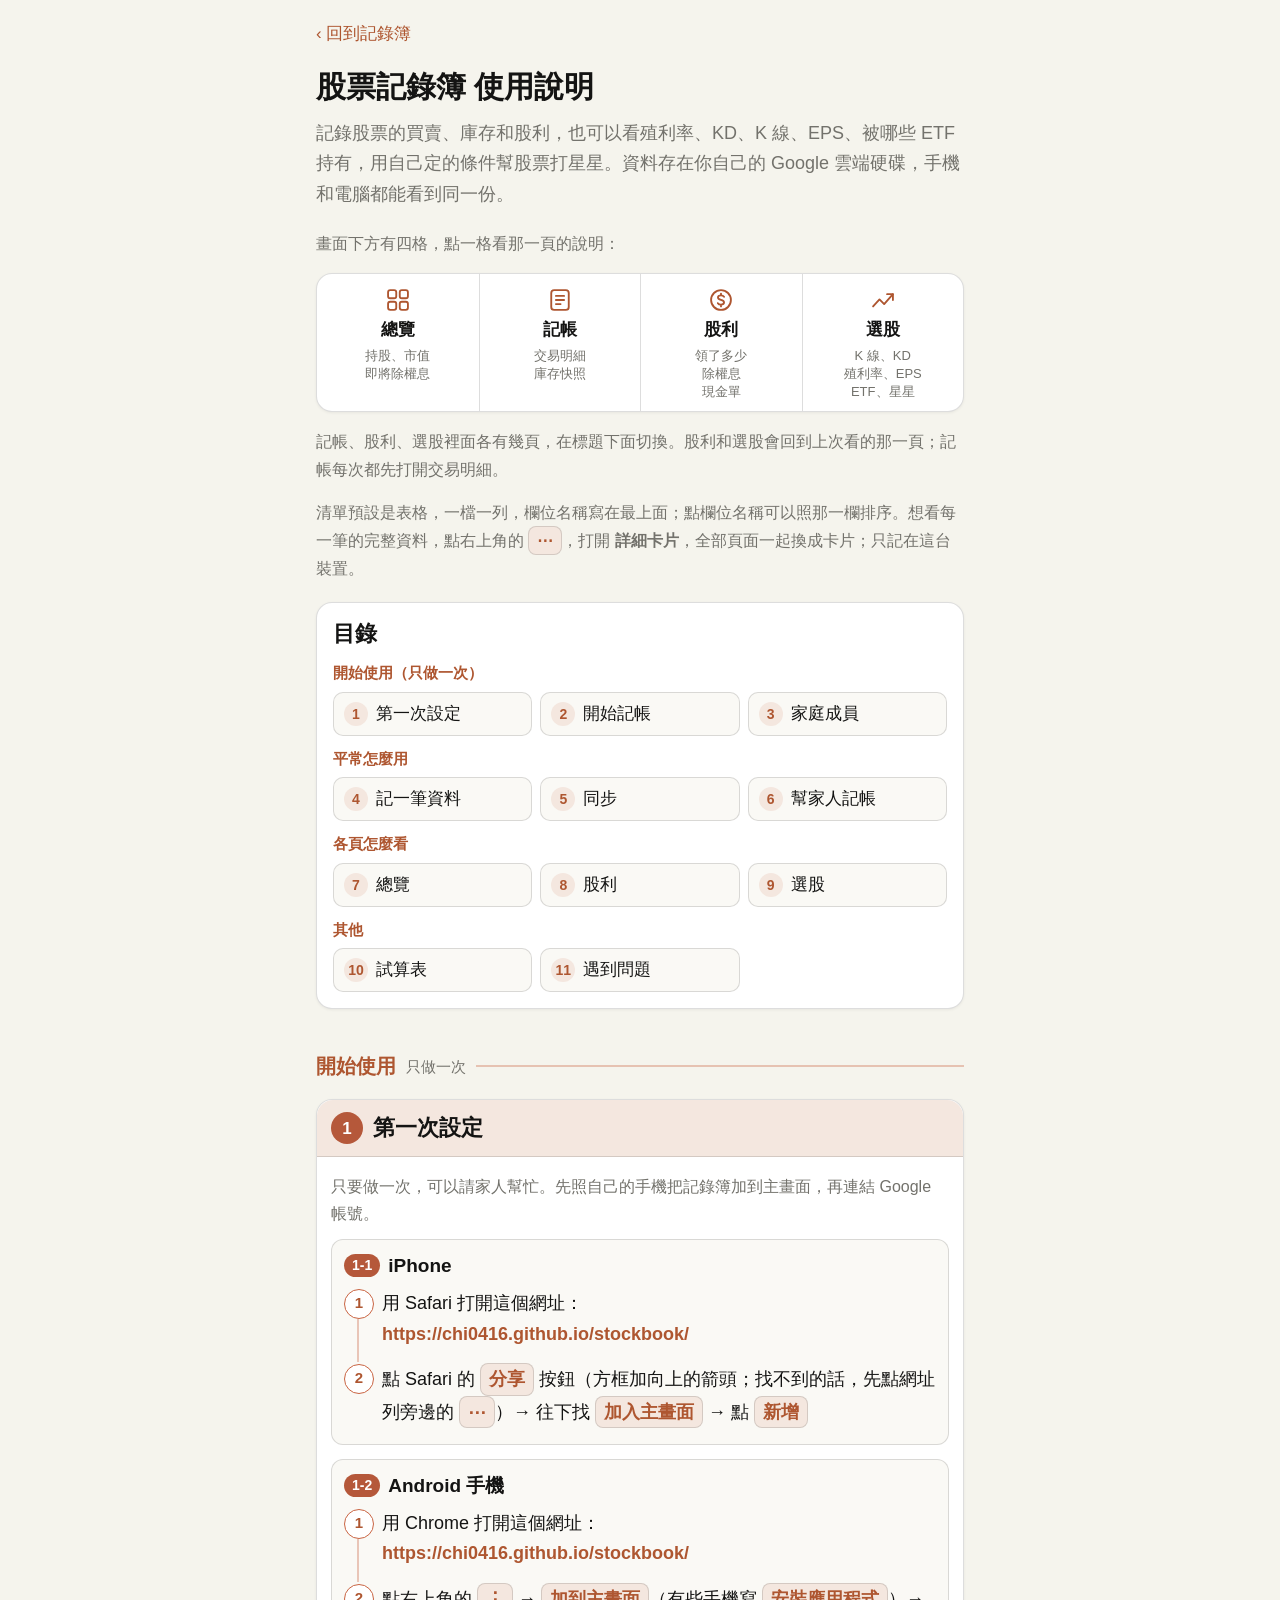
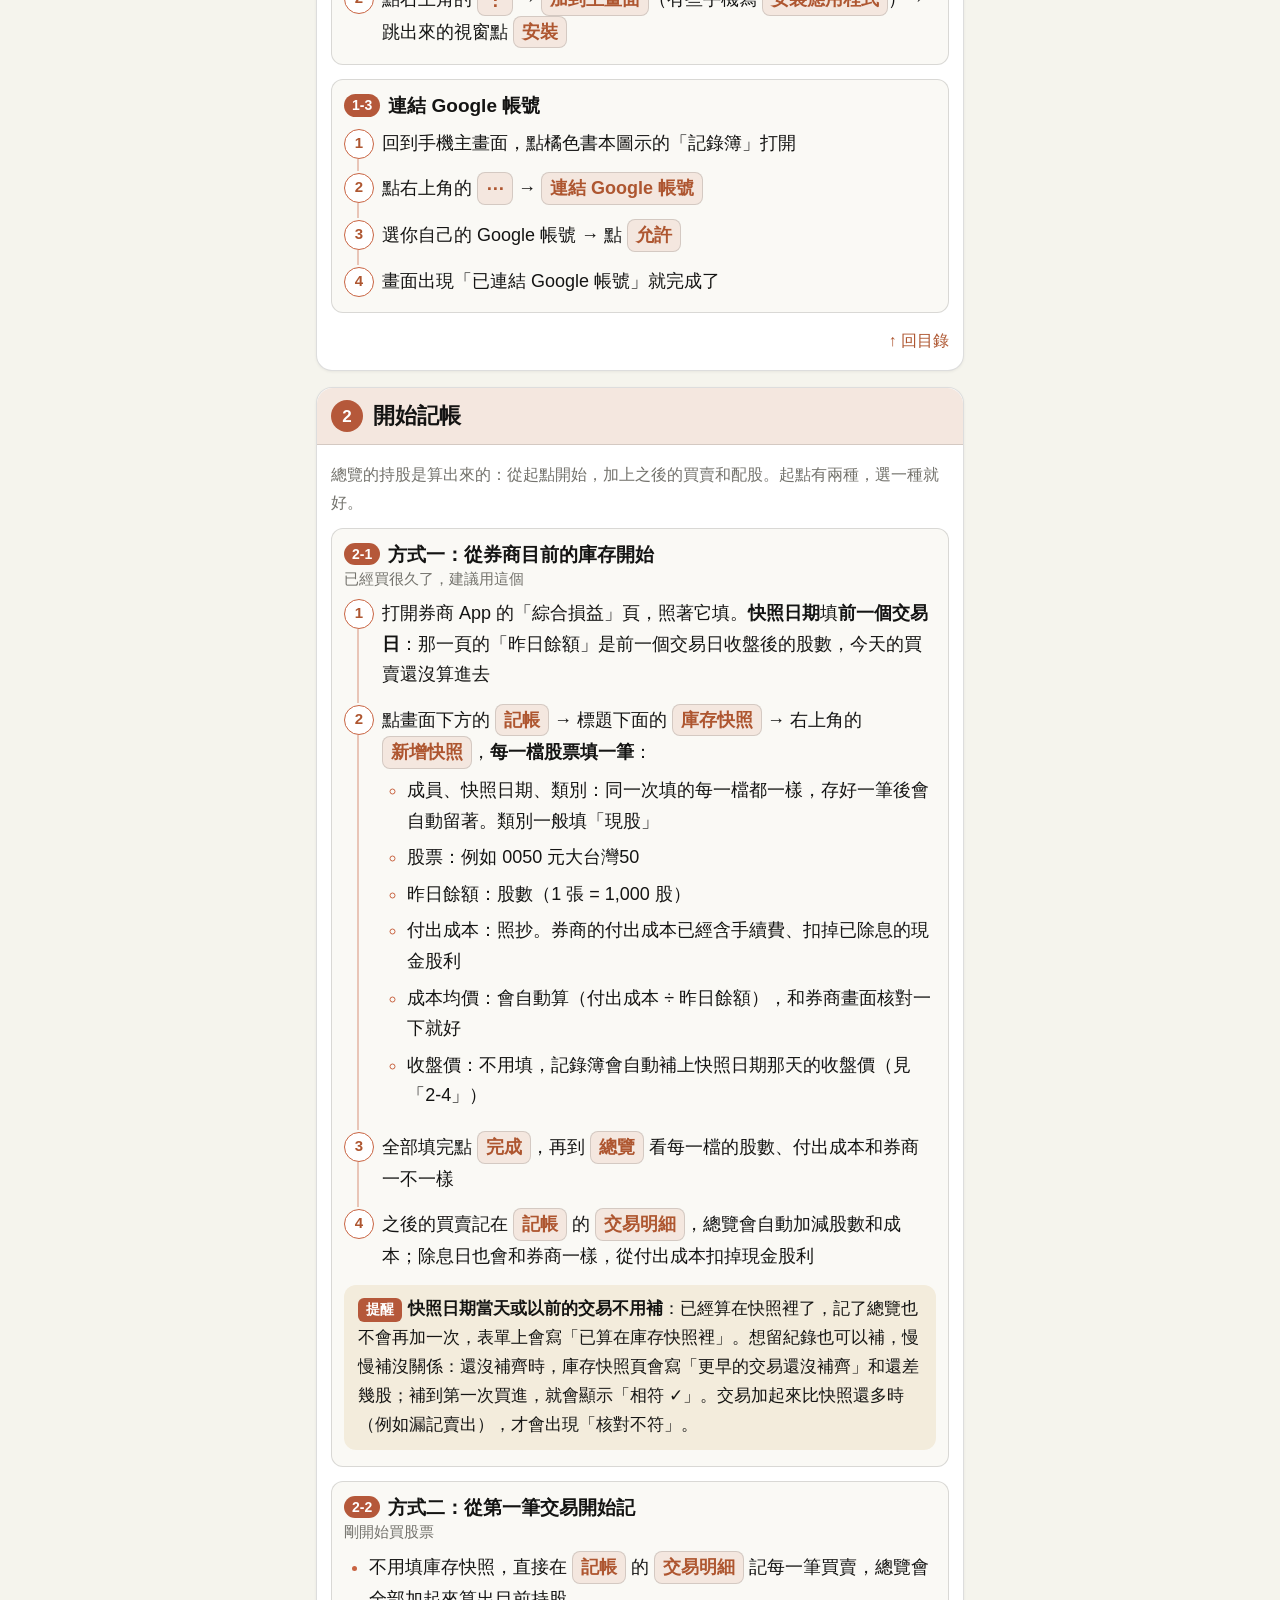
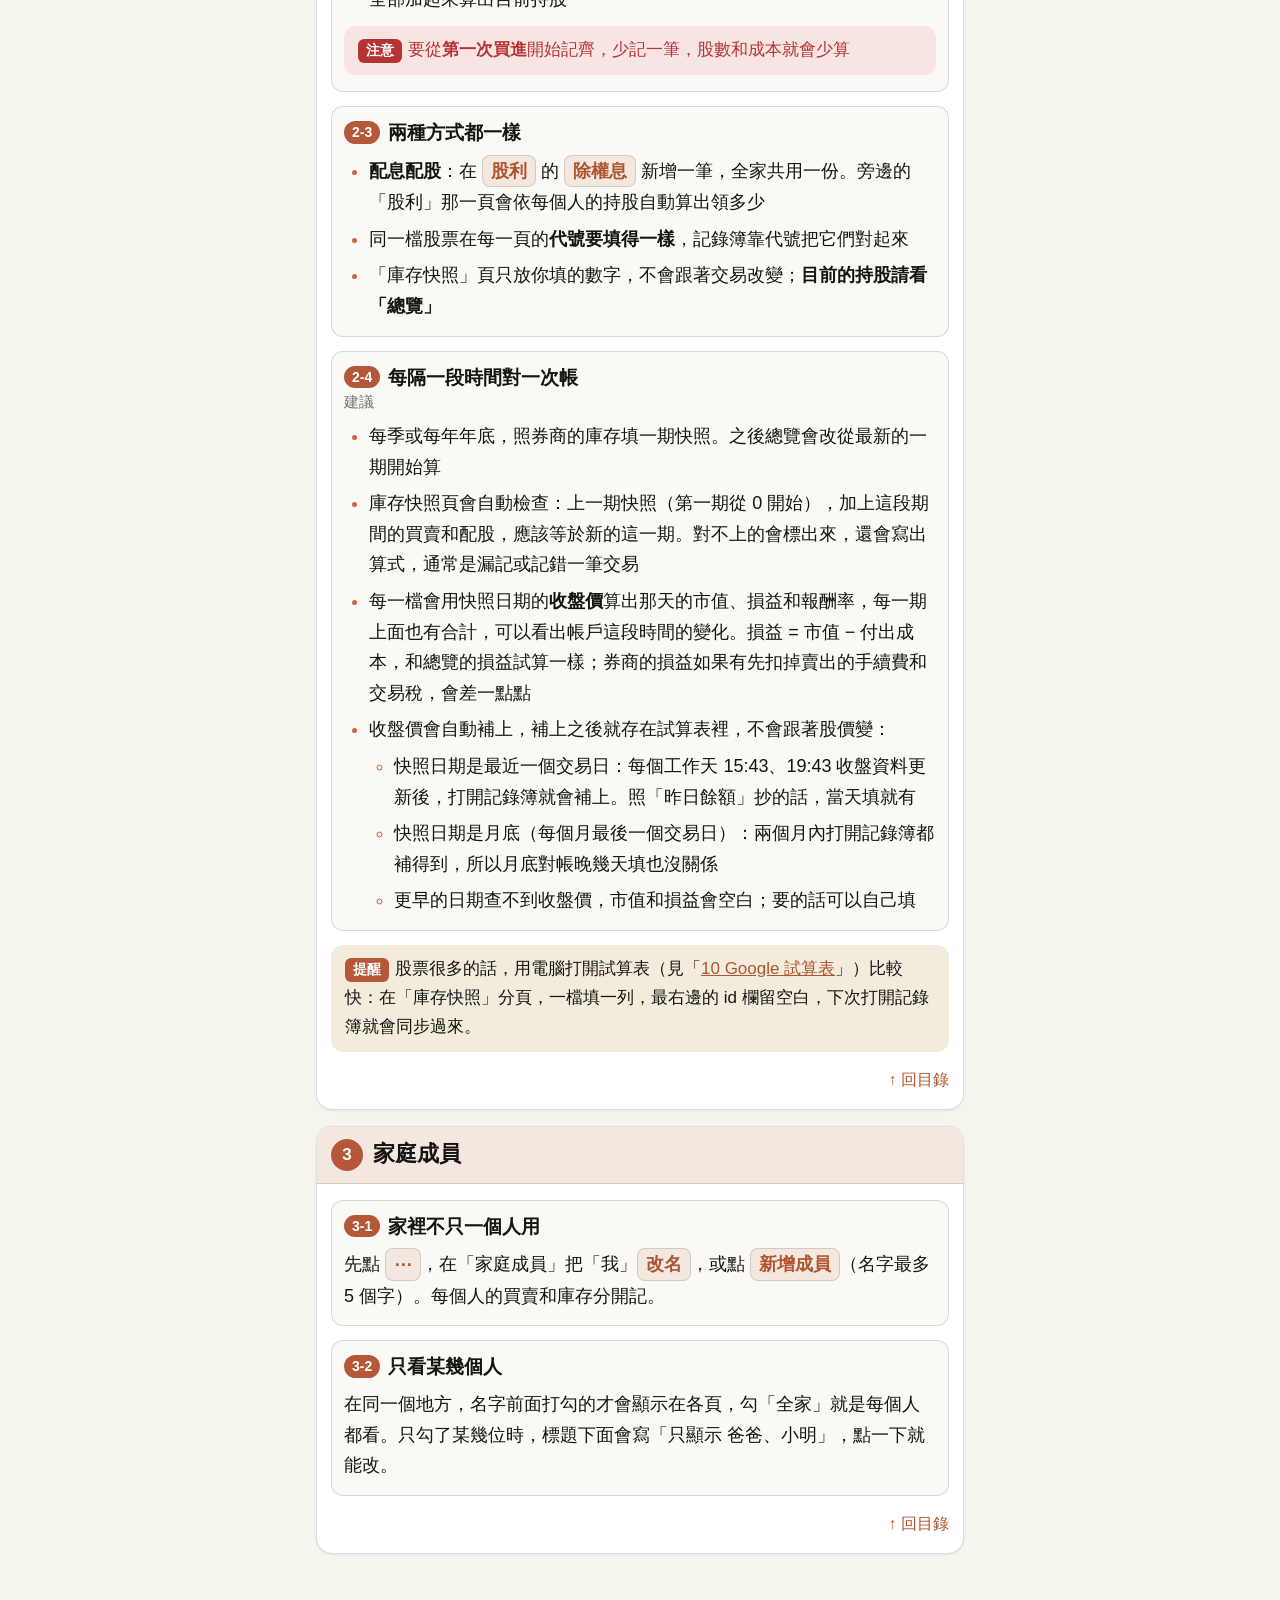
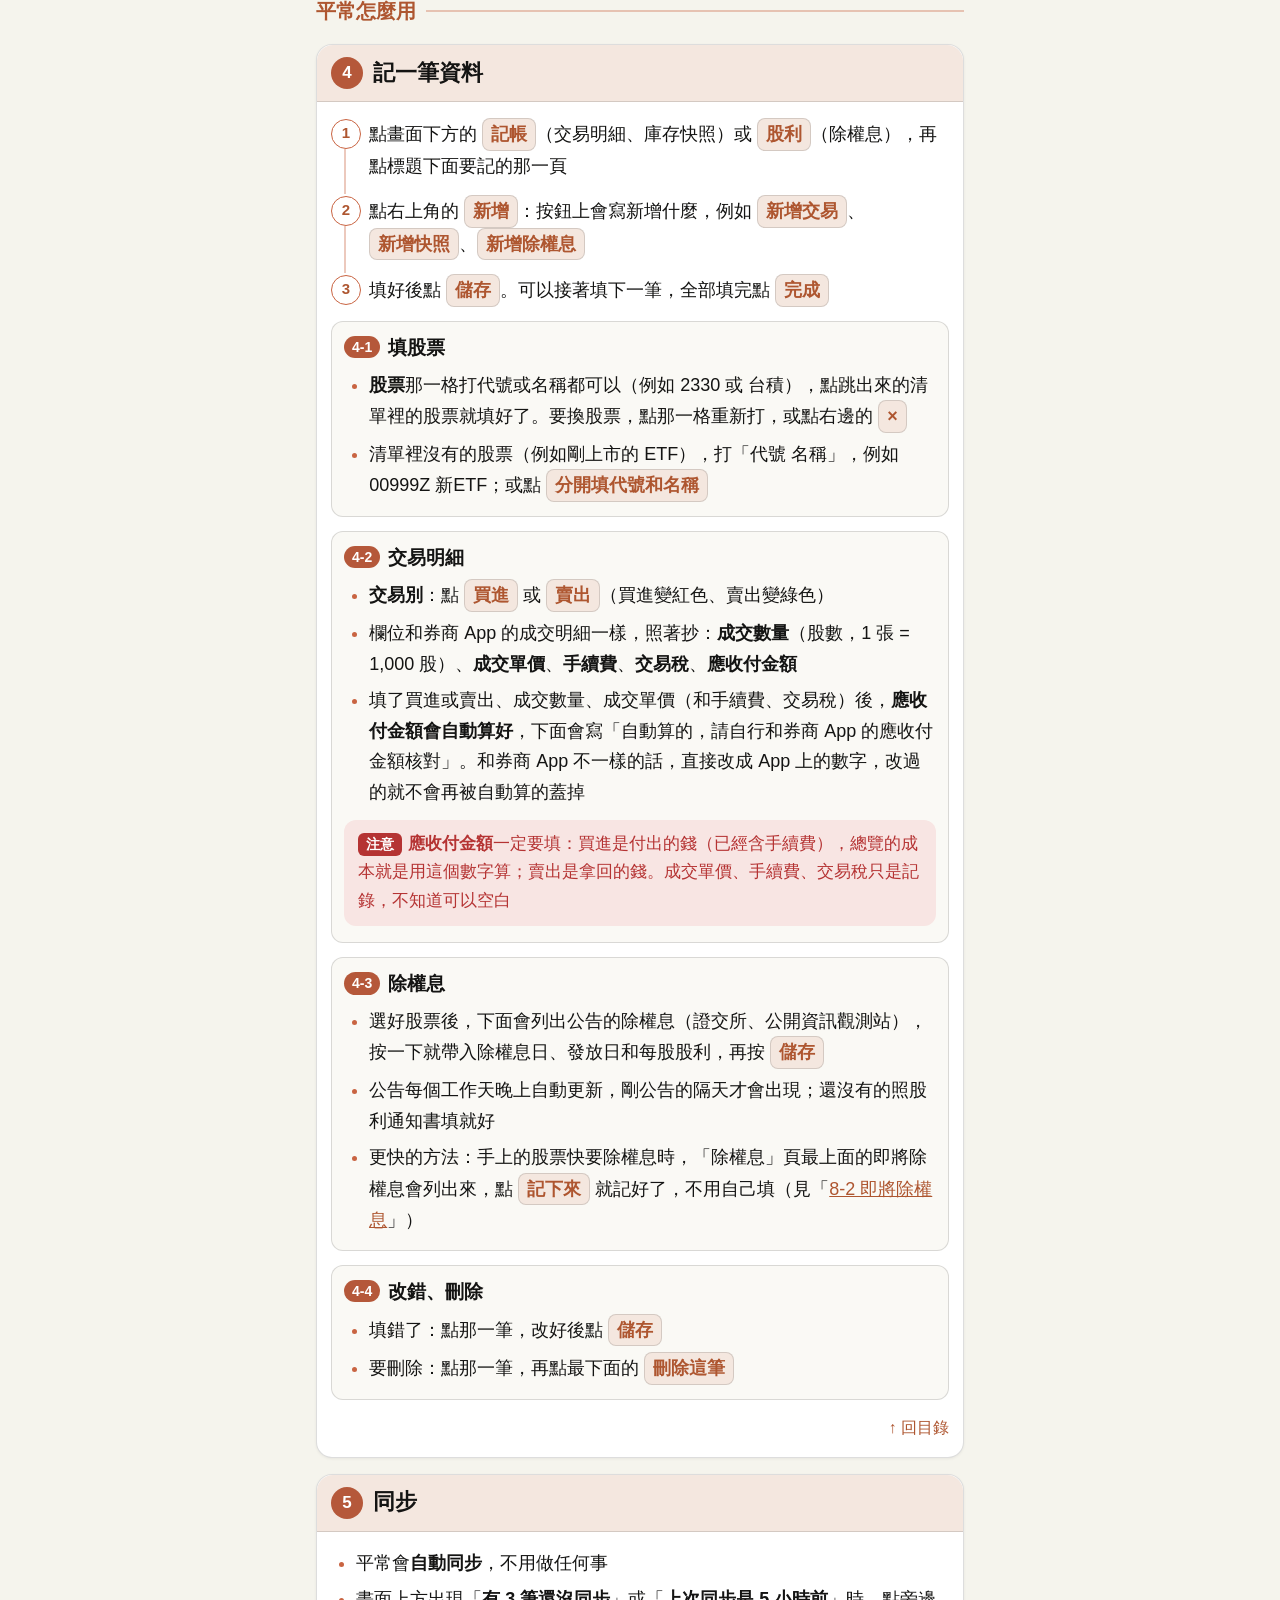
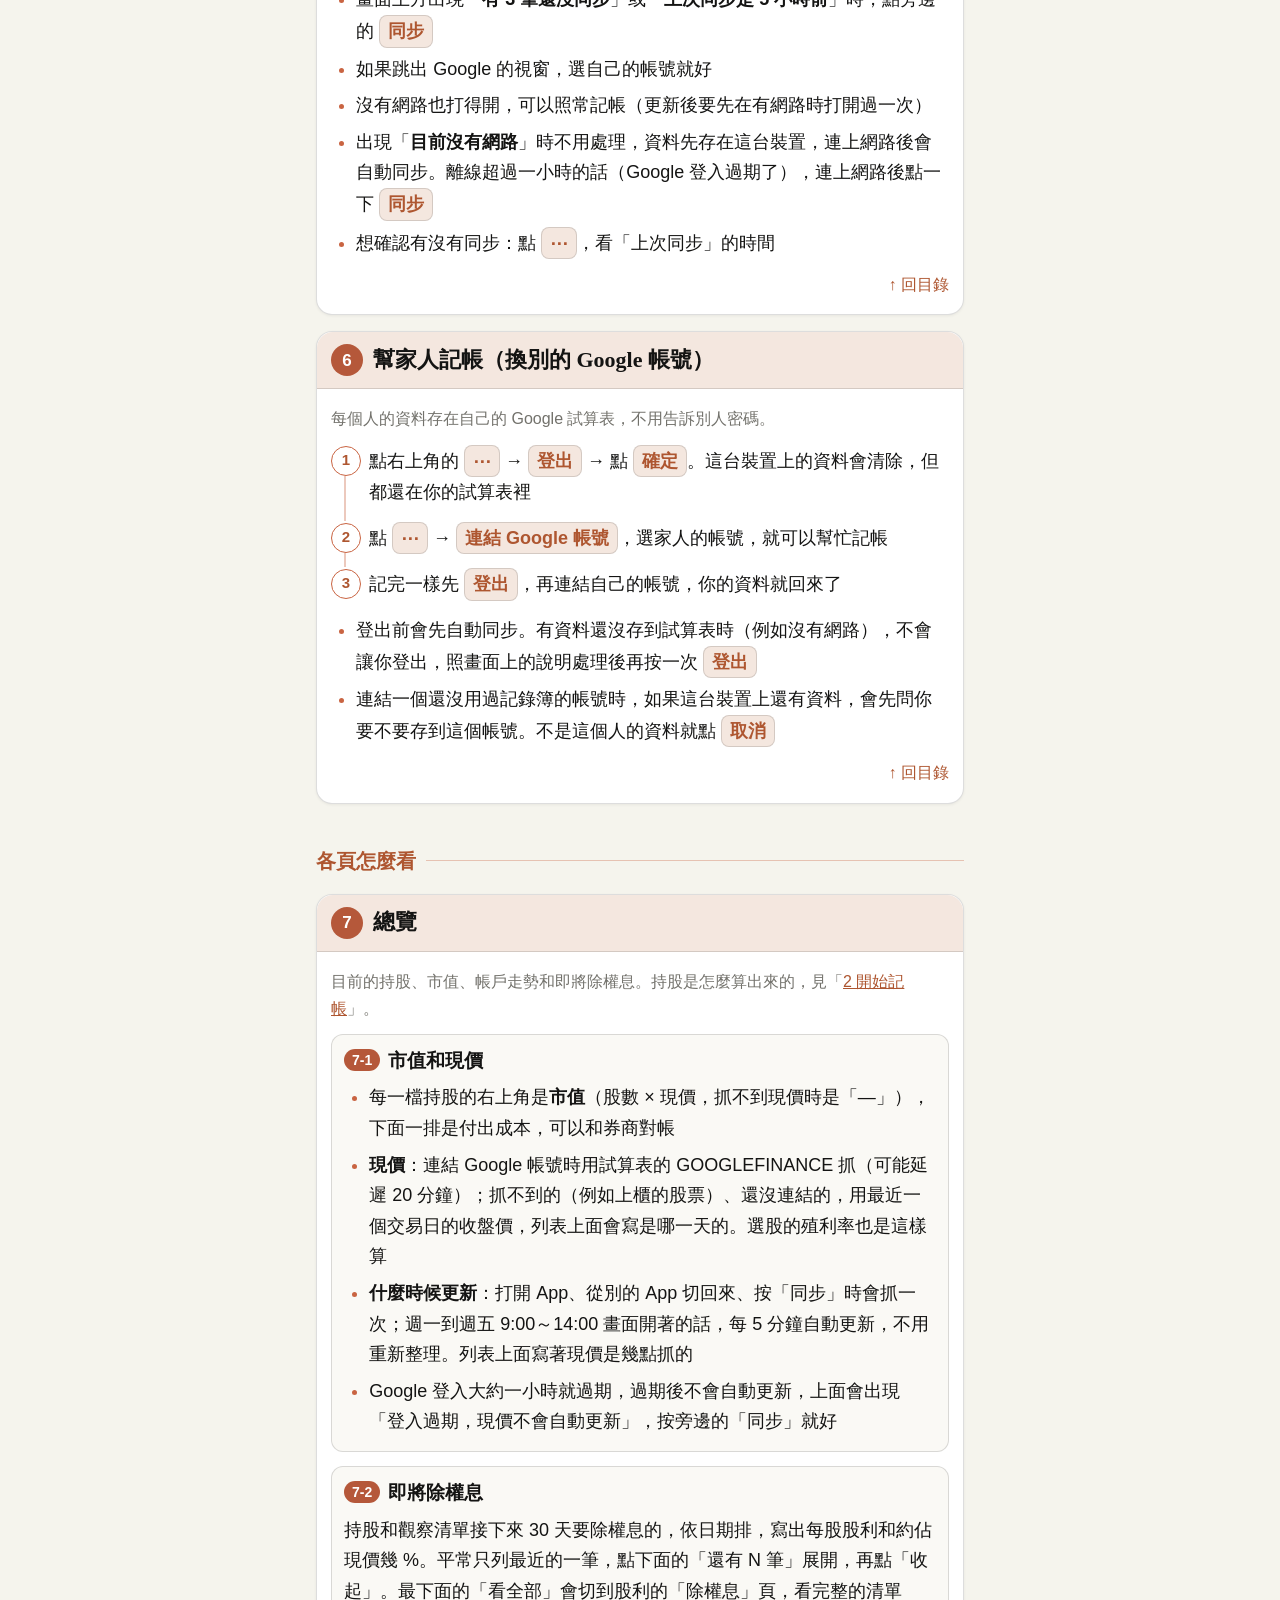
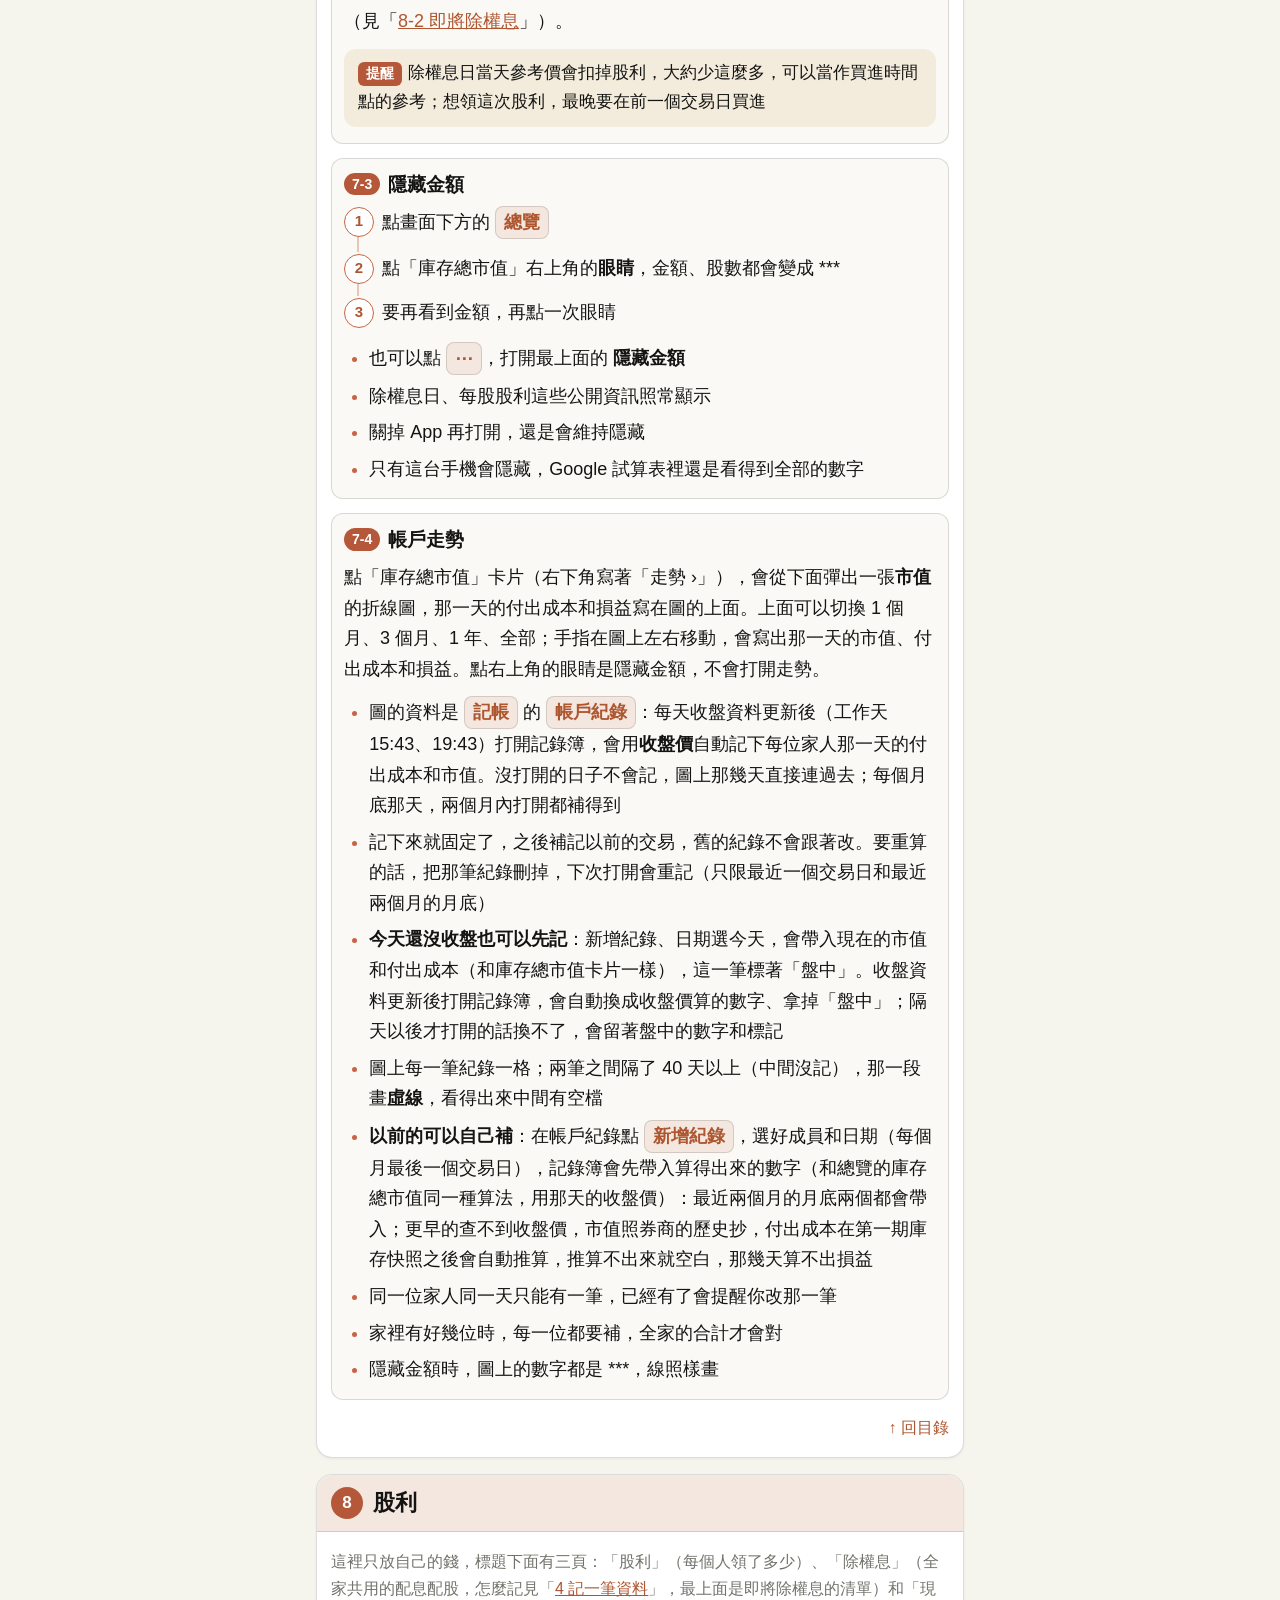
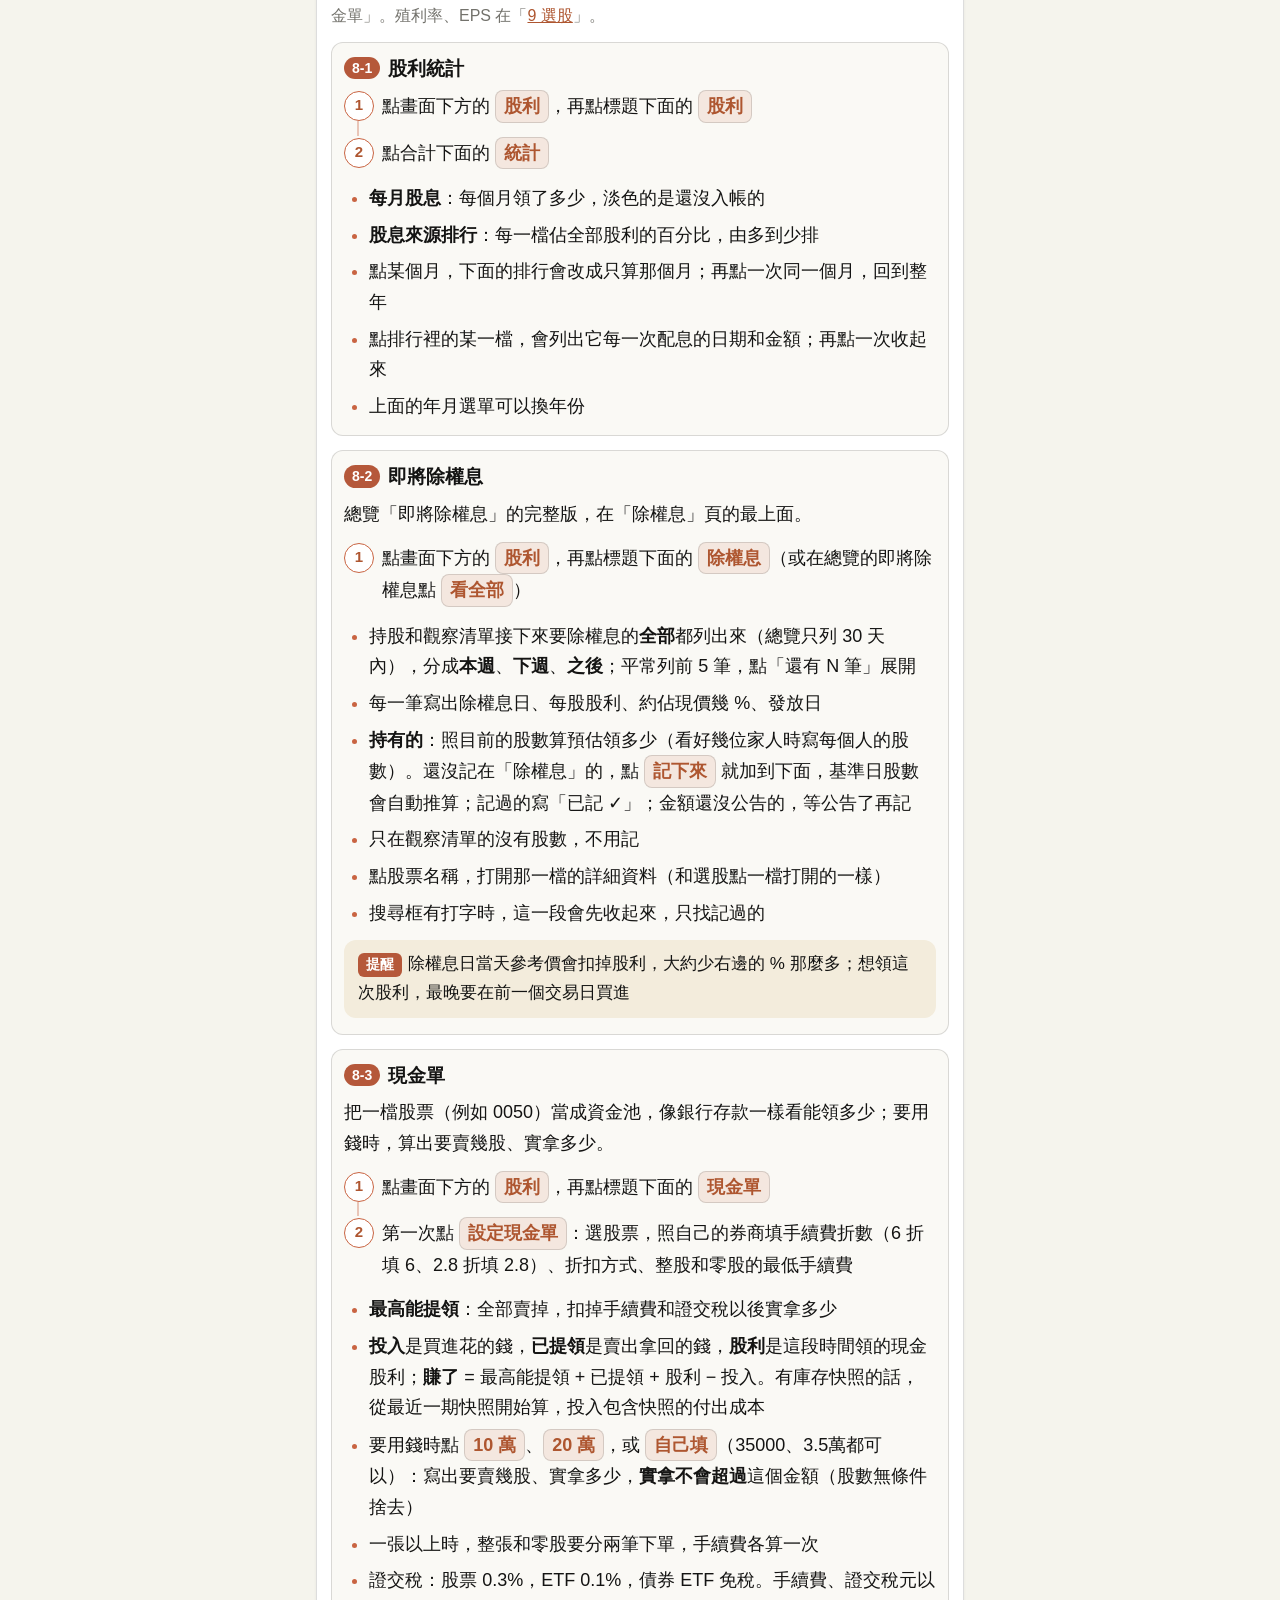
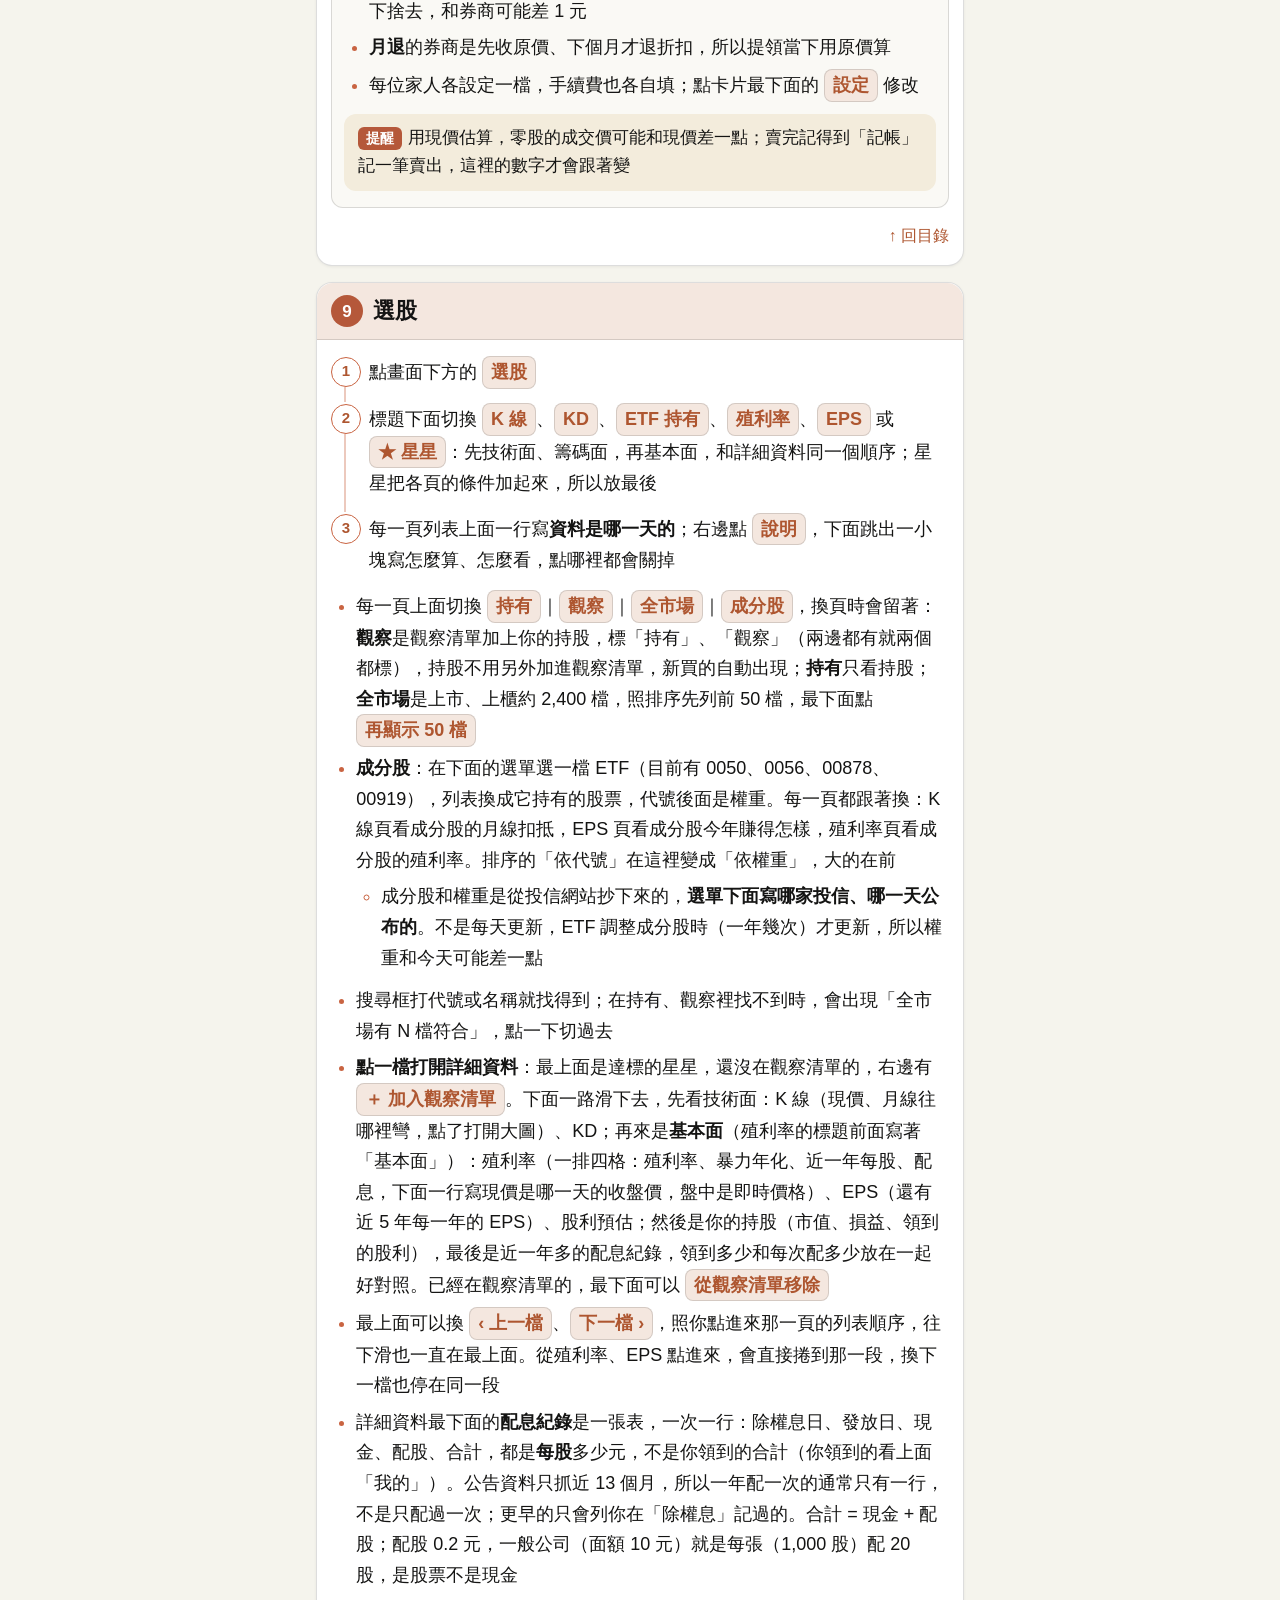
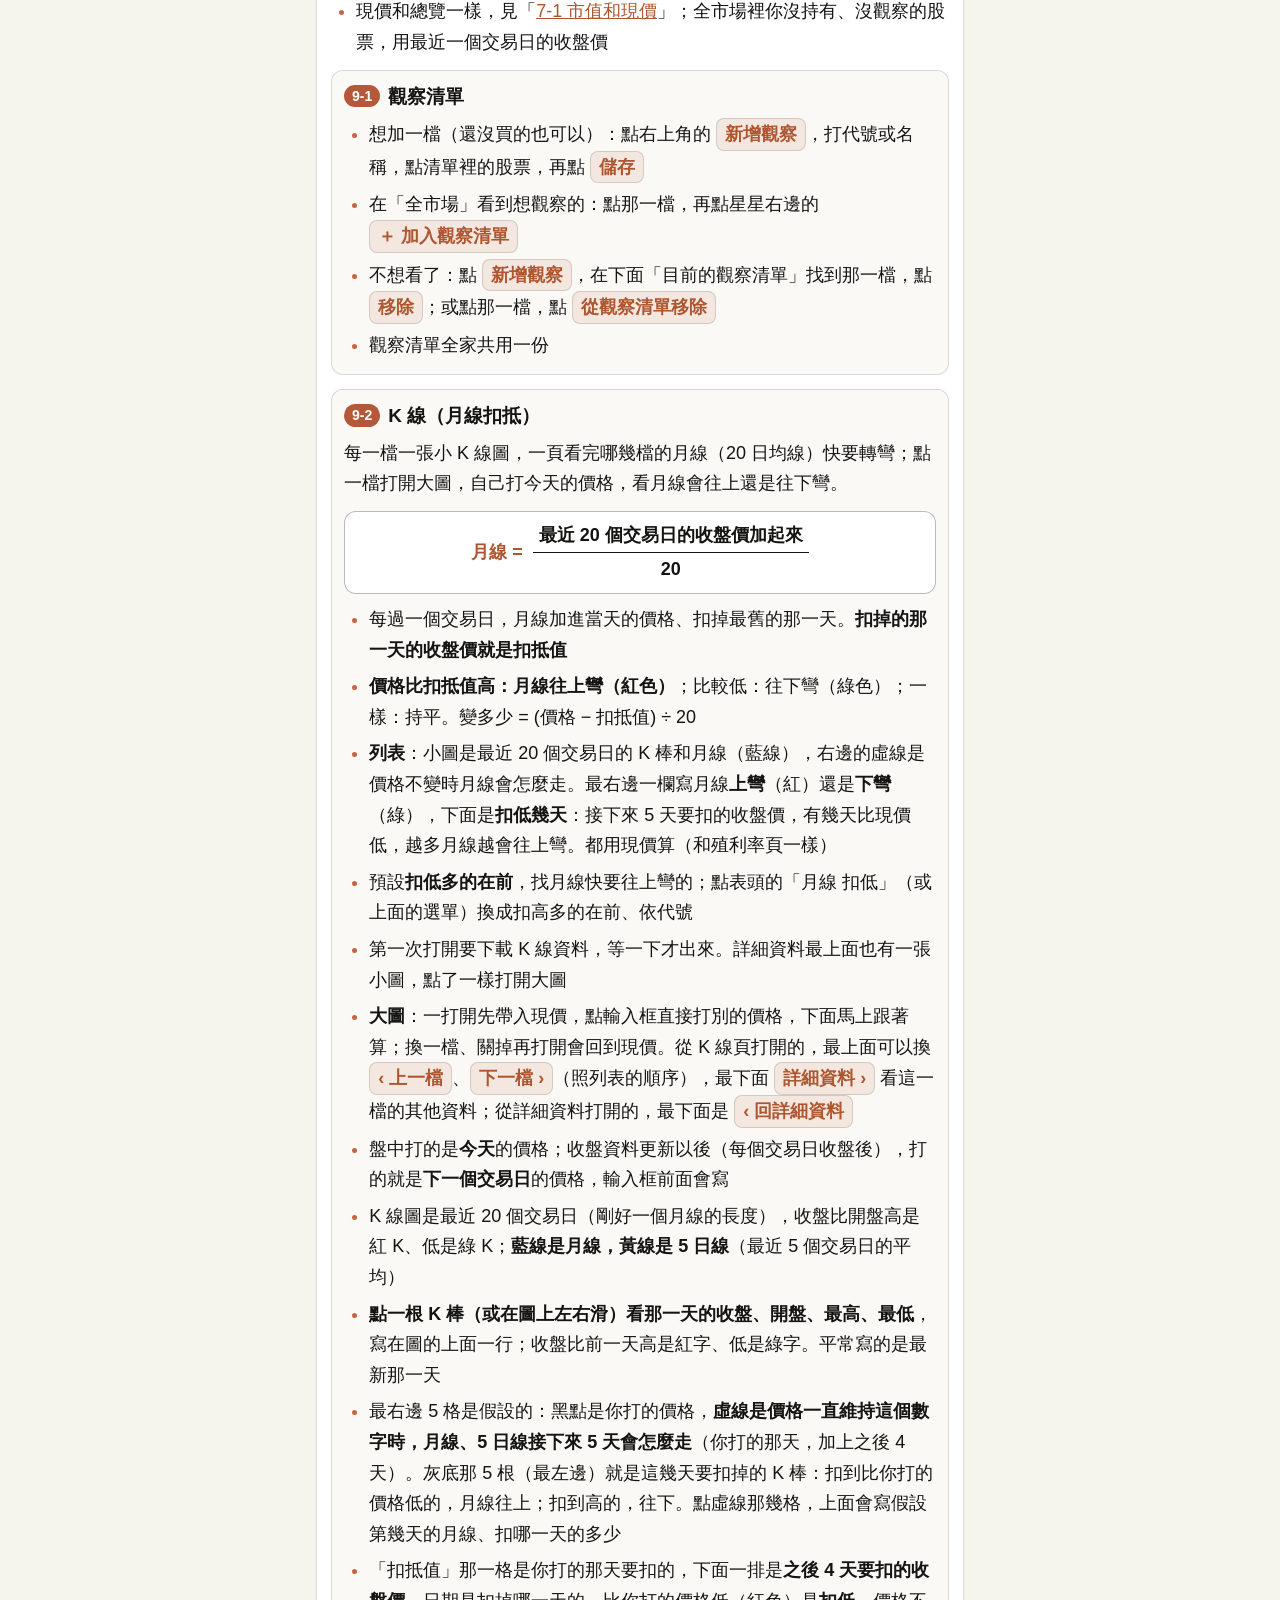
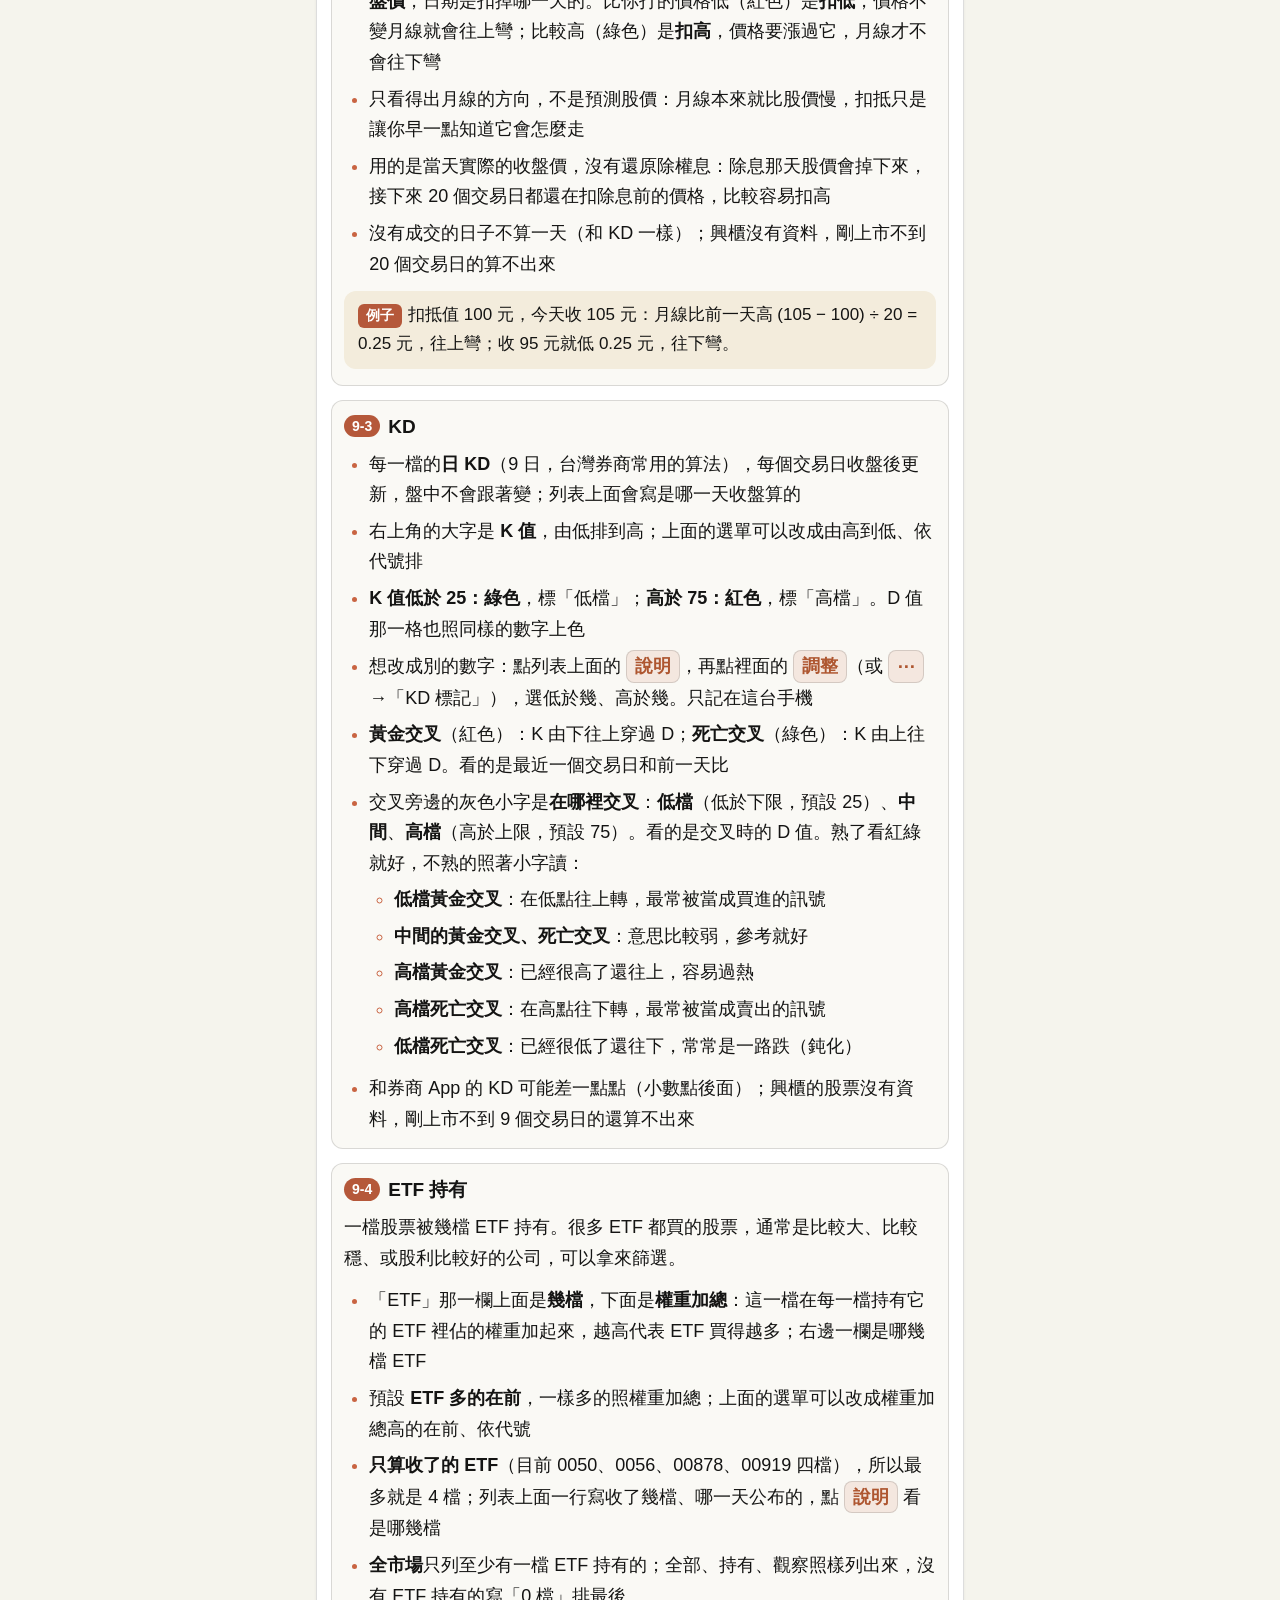
==== commit 70fd90a9: "詳細頁整理現有的基本面，不加新資料：殖利率的標題改成「基本面｜殖利率」（同一行，「基本面」深色粗字，後面一條細直線，不多一行、不加分隔線），一打開就看得出基本面從哪裡開始；殖利率卡片拿掉重複的「現價」" ====
--- a/help.html
+++ b/help.html
@@ -10,7 +10,7 @@
   <!-- 給家人看的步驟；字比較大，也可以直接列印
        分成四個大區：開始使用（只做一次）、平常怎麼用、各頁怎麼看（照畫面下方的四格）、其他
        段落編號連續（1–11），小卡編號是「段落-第幾張」；改了段落順序，目錄、開頭的四格和文中的「見『…』」都要跟著改 -->
-  <link rel="stylesheet" href="css/page.css?v=2026.10.17.1">
+  <link rel="stylesheet" href="css/page.css?v=2026.10.17.3">
 </head>
 <body>
 <main>
@@ -386,7 +386,7 @@
         </ul>
       </li>
       <li>搜尋框打代號或名稱就找得到；在持有、觀察裡找不到時，會出現「全市場有 N 檔符合」，點一下切過去</li>
-      <li><b>點一檔打開詳細資料</b>：最上面是達標的星星，還沒在觀察清單的，右邊有 <b class="btn">＋ 加入觀察清單</b>。下面一路滑下去，先看技術面、再看基本面：K 線（現價、月線往哪裡彎，點了打開大圖）、KD，再來是殖利率、EPS（還有近 5 年每一年的 EPS）、股利預估，然後是你的持股（市值、損益、領到的股利），最後是近一年多的配息紀錄，領到多少和每次配多少放在一起好對照。已經在觀察清單的，最下面可以 <b class="btn">從觀察清單移除</b></li>
+      <li><b>點一檔打開詳細資料</b>：最上面是達標的星星，還沒在觀察清單的，右邊有 <b class="btn">＋ 加入觀察清單</b>。下面一路滑下去，先看技術面：K 線（現價、月線往哪裡彎，點了打開大圖）、KD；再來是<b>基本面</b>（殖利率的標題前面寫著「基本面」）：殖利率（一排四格：殖利率、暴力年化、近一年每股、配息，下面一行寫現價是哪一天的收盤價，盤中是即時價格）、EPS（還有近 5 年每一年的 EPS）、股利預估；然後是你的持股（市值、損益、領到的股利），最後是近一年多的配息紀錄，領到多少和每次配多少放在一起好對照。已經在觀察清單的，最下面可以 <b class="btn">從觀察清單移除</b></li>
       <li>最上面可以換 <b class="btn">‹ 上一檔</b>、<b class="btn">下一檔 ›</b>，照你點進來那一頁的列表順序，往下滑也一直在最上面。從殖利率、EPS 點進來，會直接捲到那一段，換下一檔也停在同一段</li>
       <li>詳細資料最下面的<b>配息紀錄</b>是一張表，一次一行：除權息日、發放日、現金、配股、合計，都是<b>每股</b>多少元，不是你領到的合計（你領到的看上面「我的」）。公告資料只抓近 13 個月，所以一年配一次的通常只有一行，不是只配過一次；更早的只會列你在「除權息」記過的。合計 = 現金 + 配股；配股 0.2 元，一般公司（面額 10 元）就是每張（1,000 股）配 20 股，是股票不是現金</li>
       <li>現價和總覽一樣，見「<a href="#overview">7-1 市值和現價</a>」；全市場裡你沒持有、沒觀察的股票，用最近一個交易日的收盤價</li>
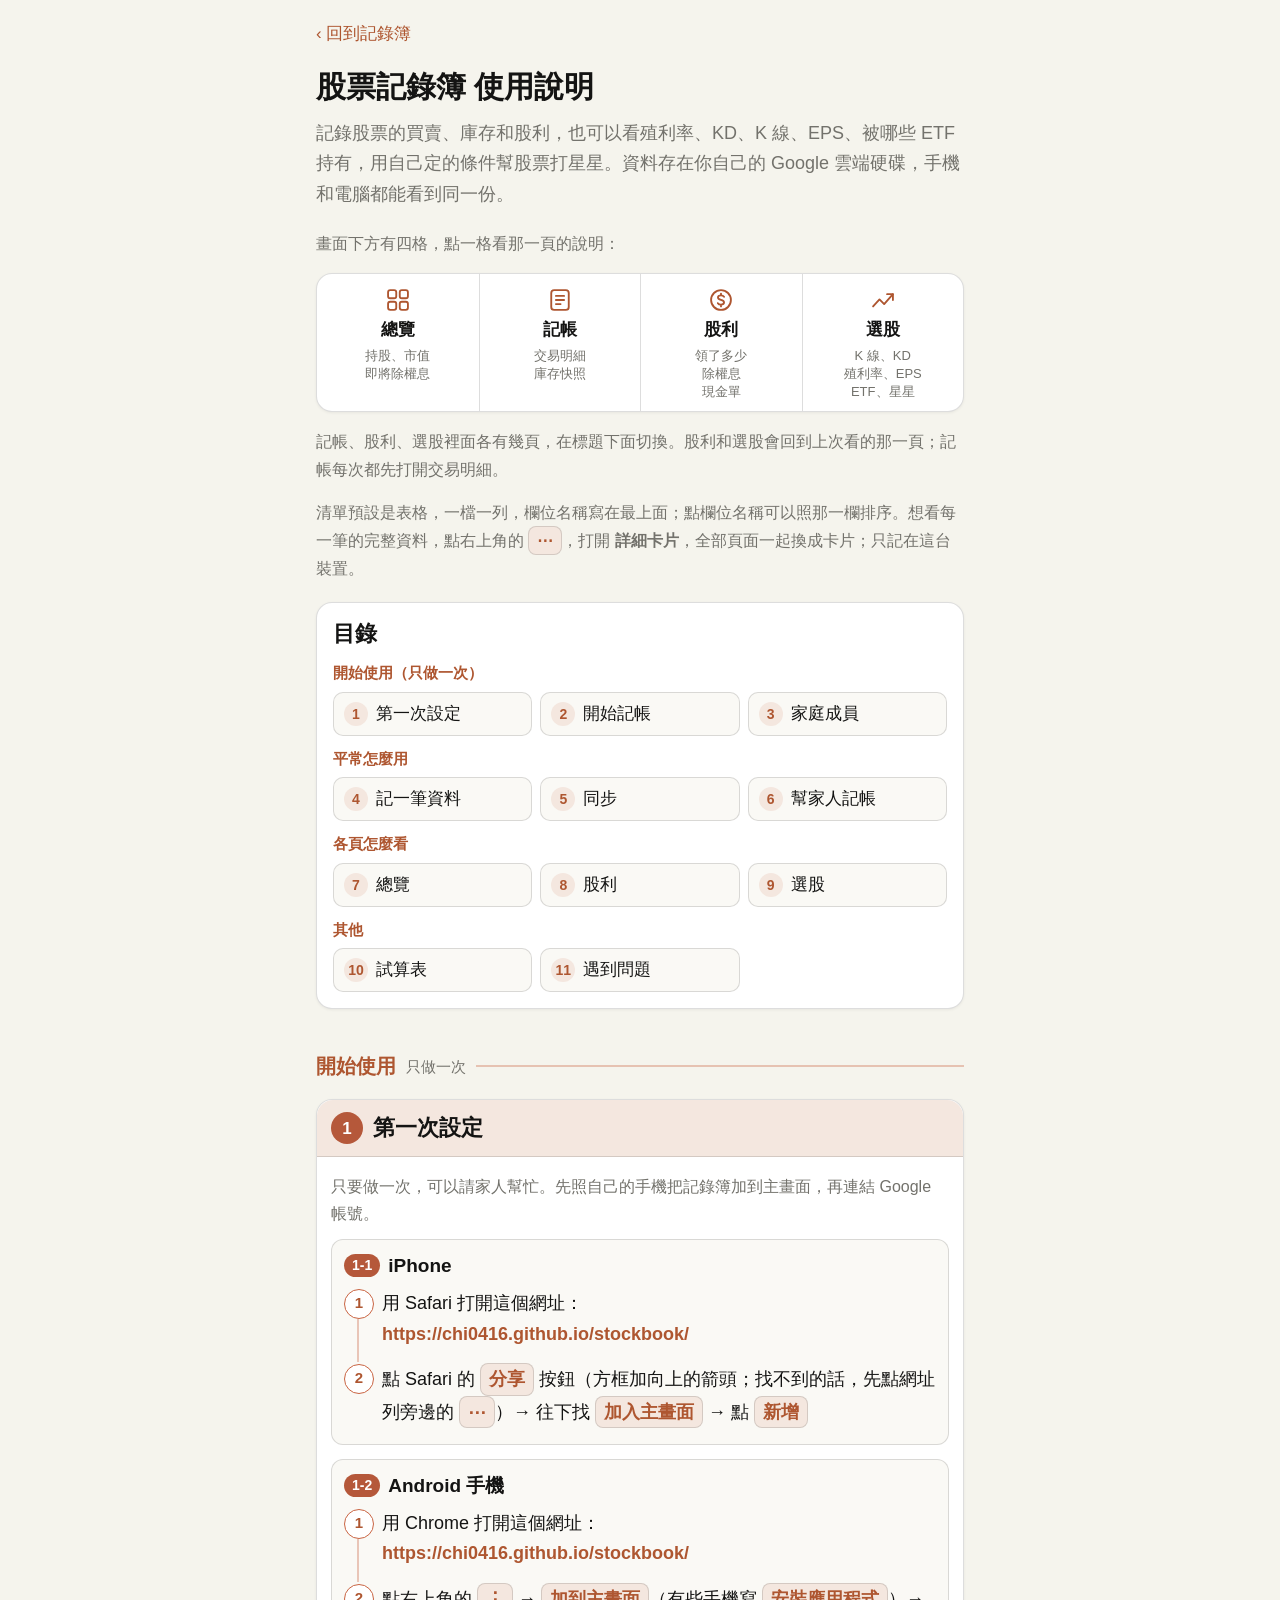
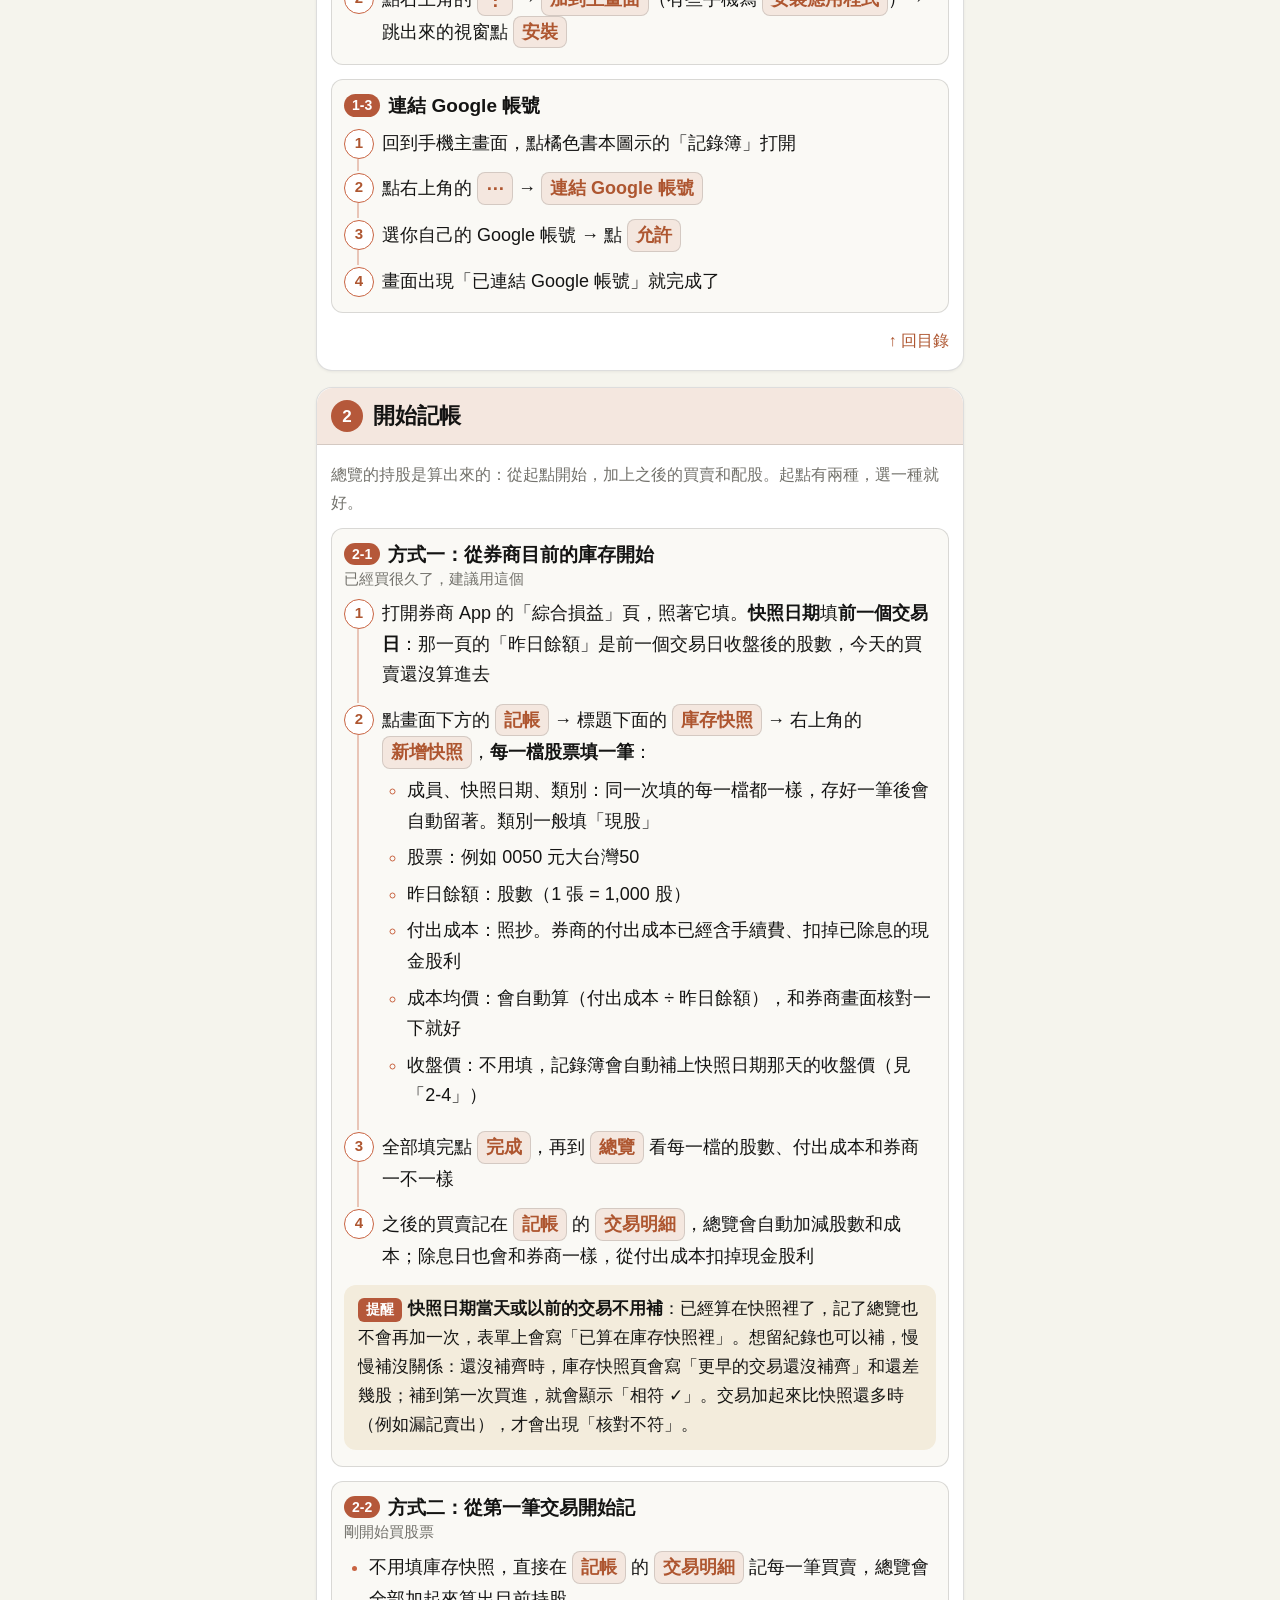
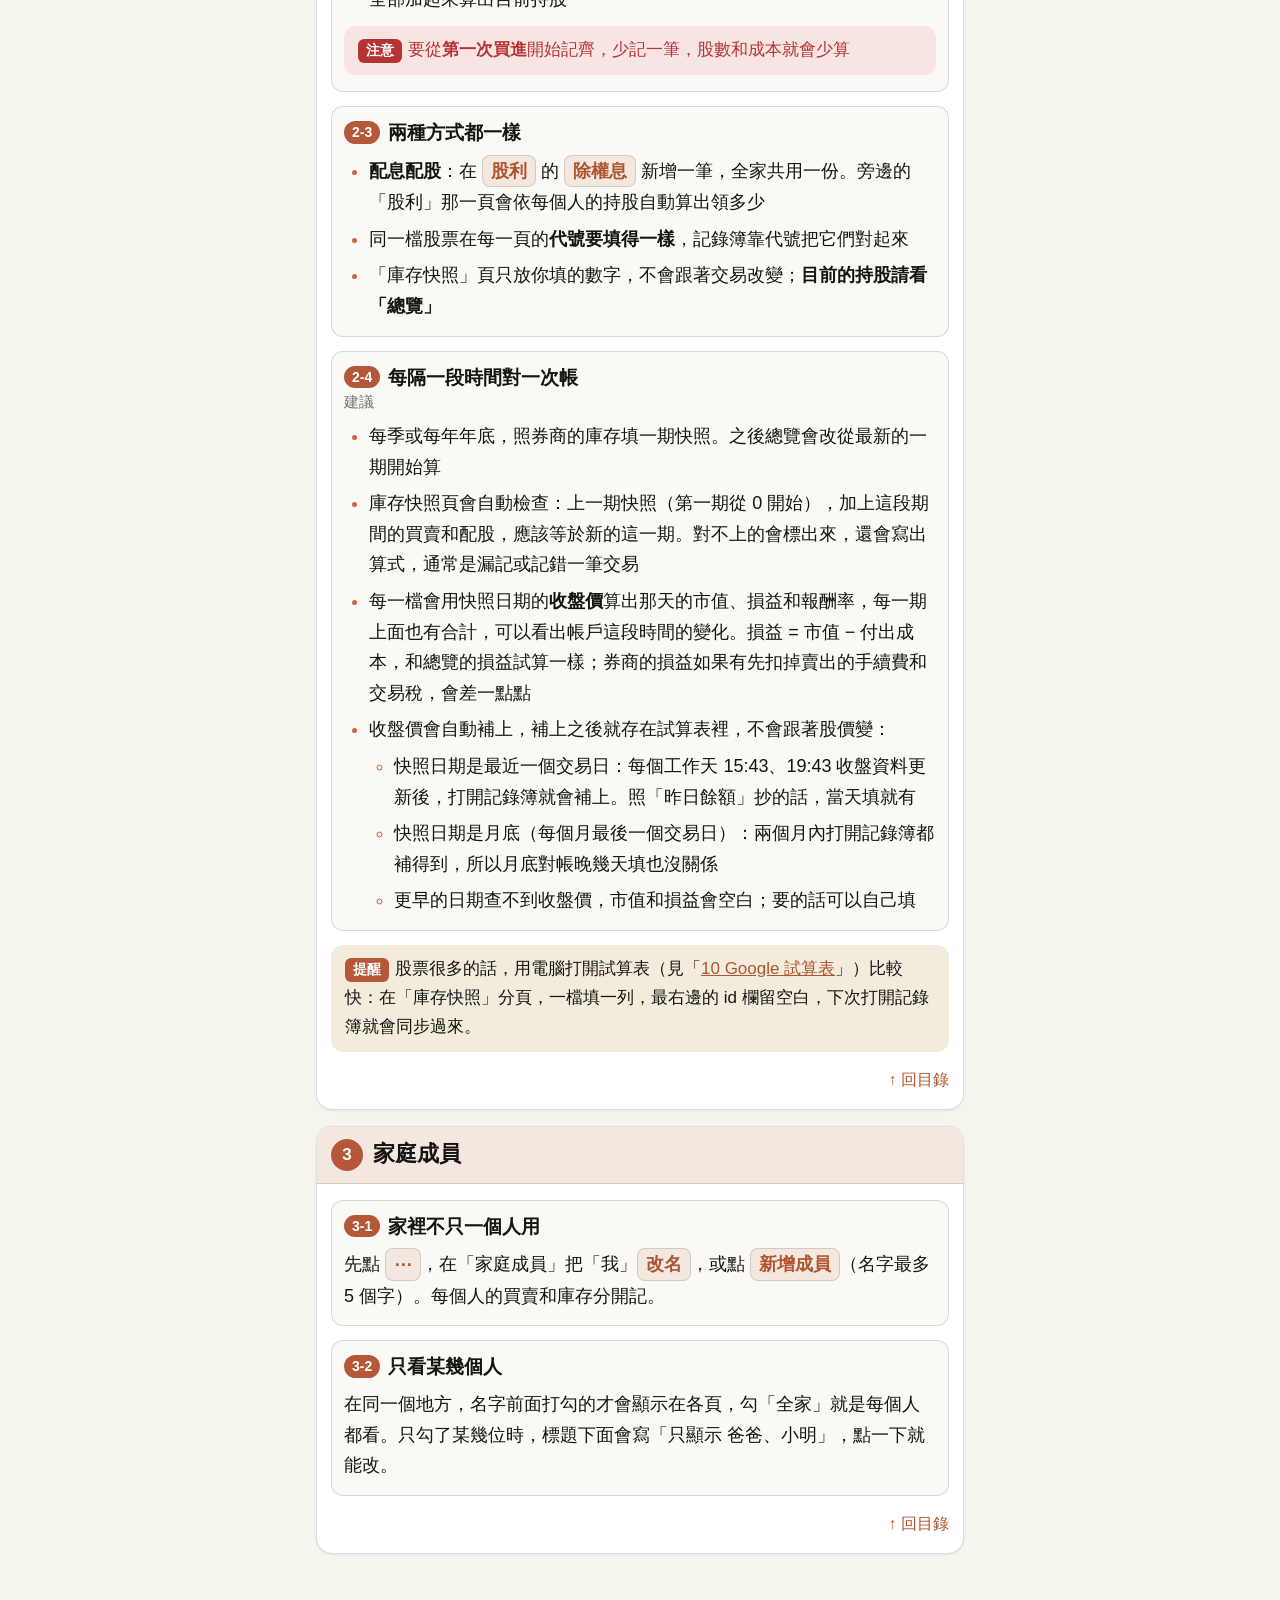
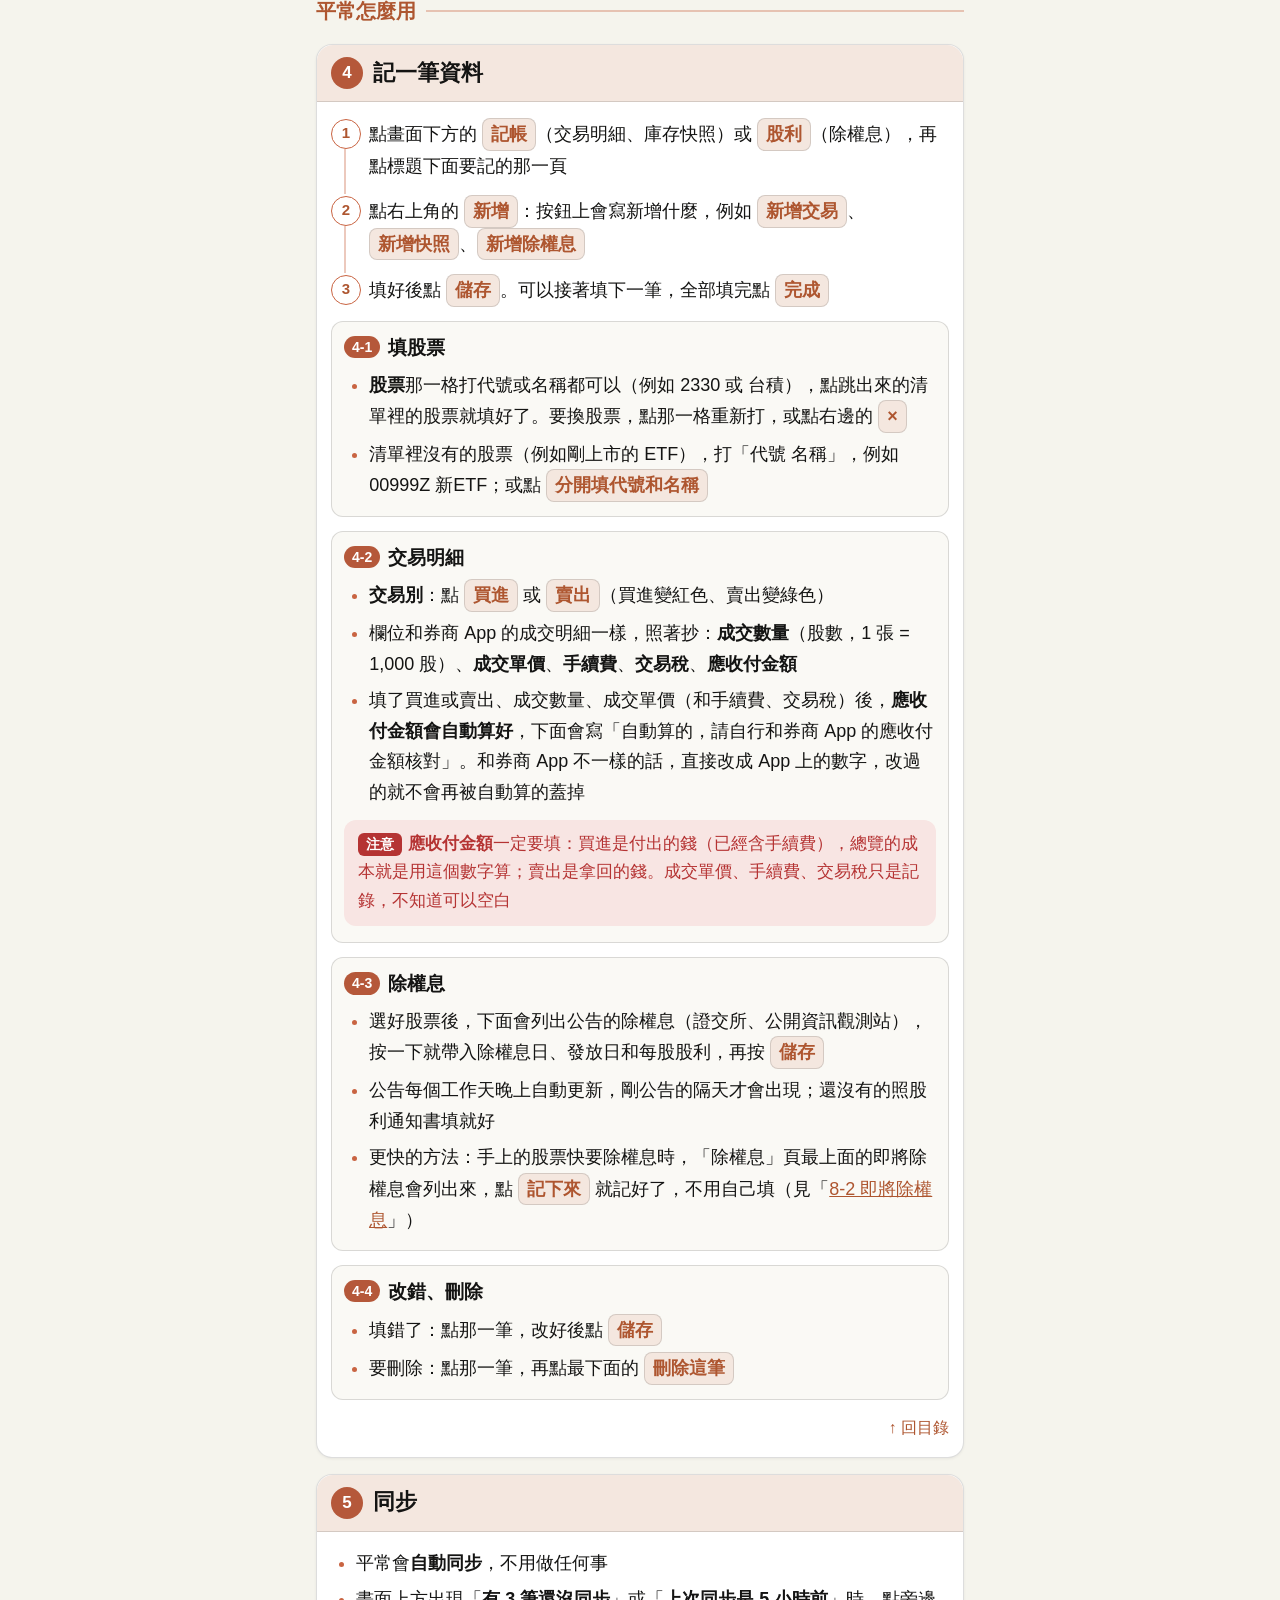
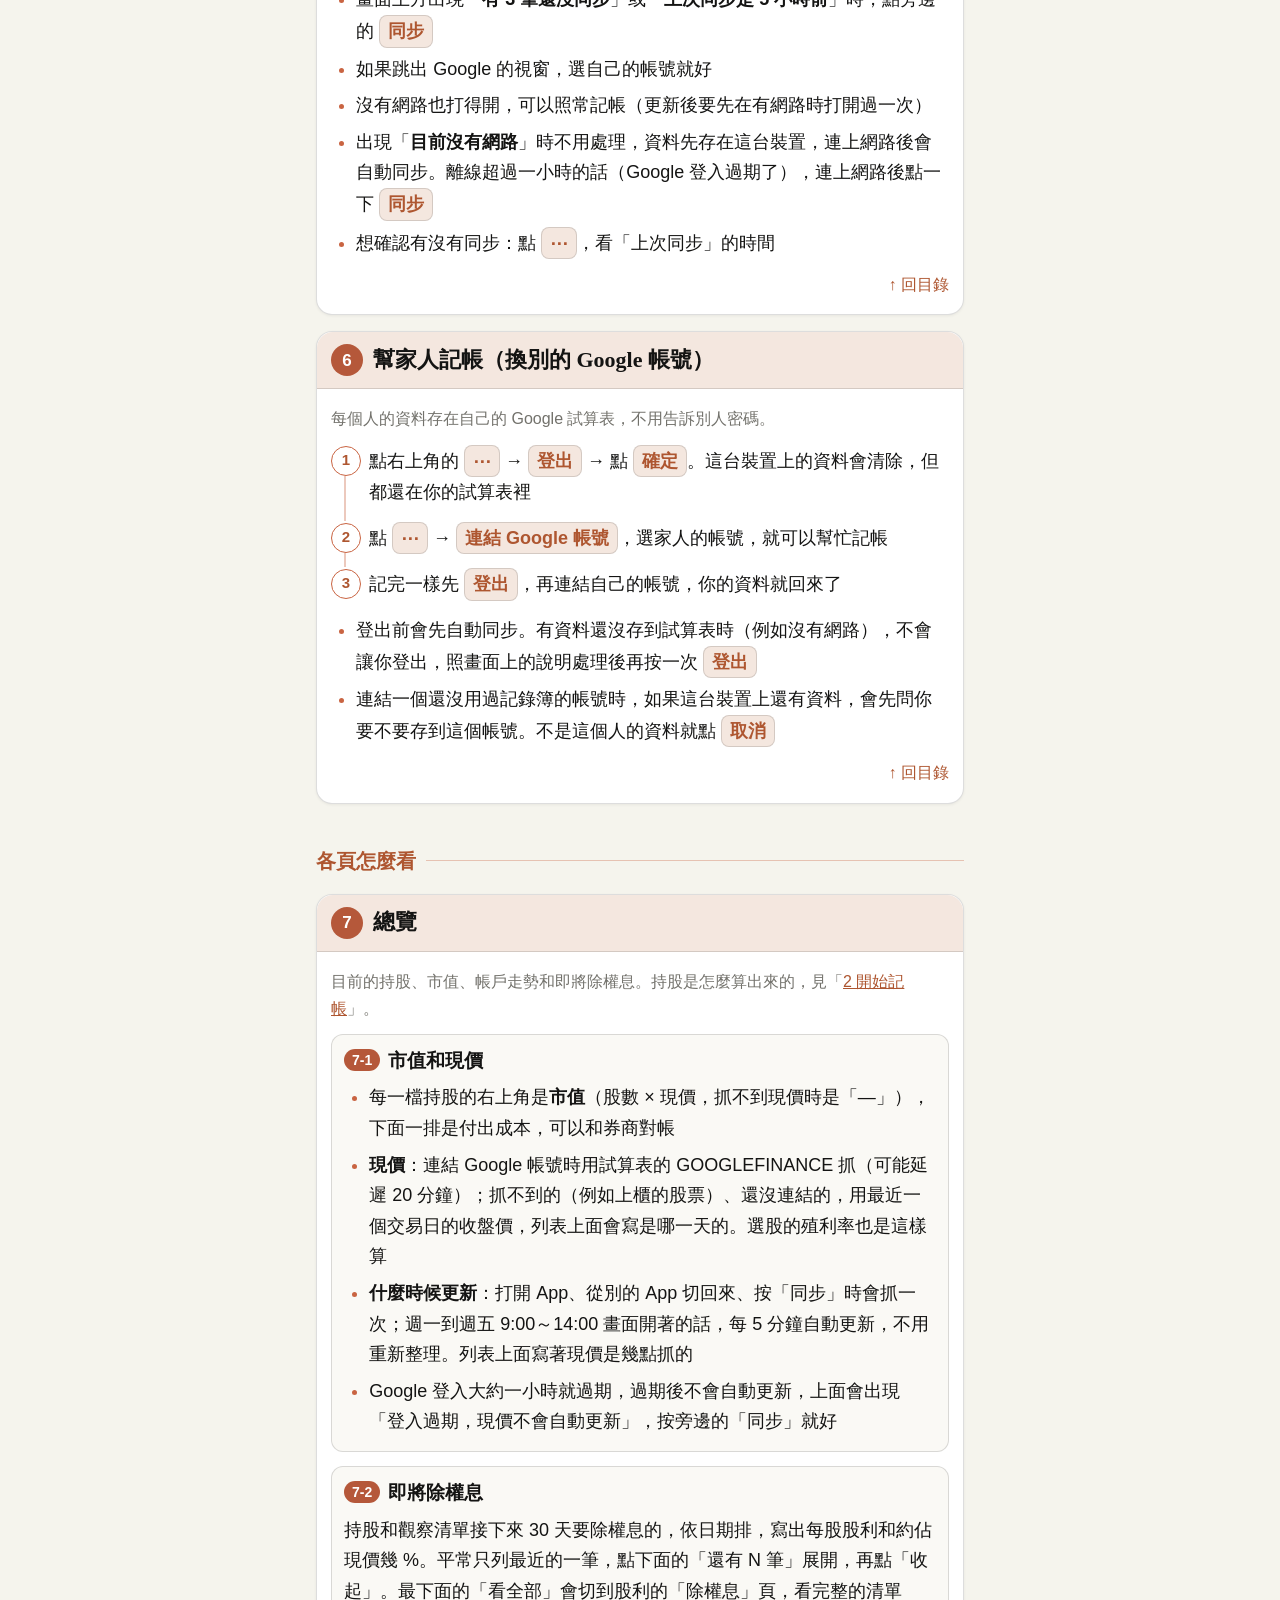
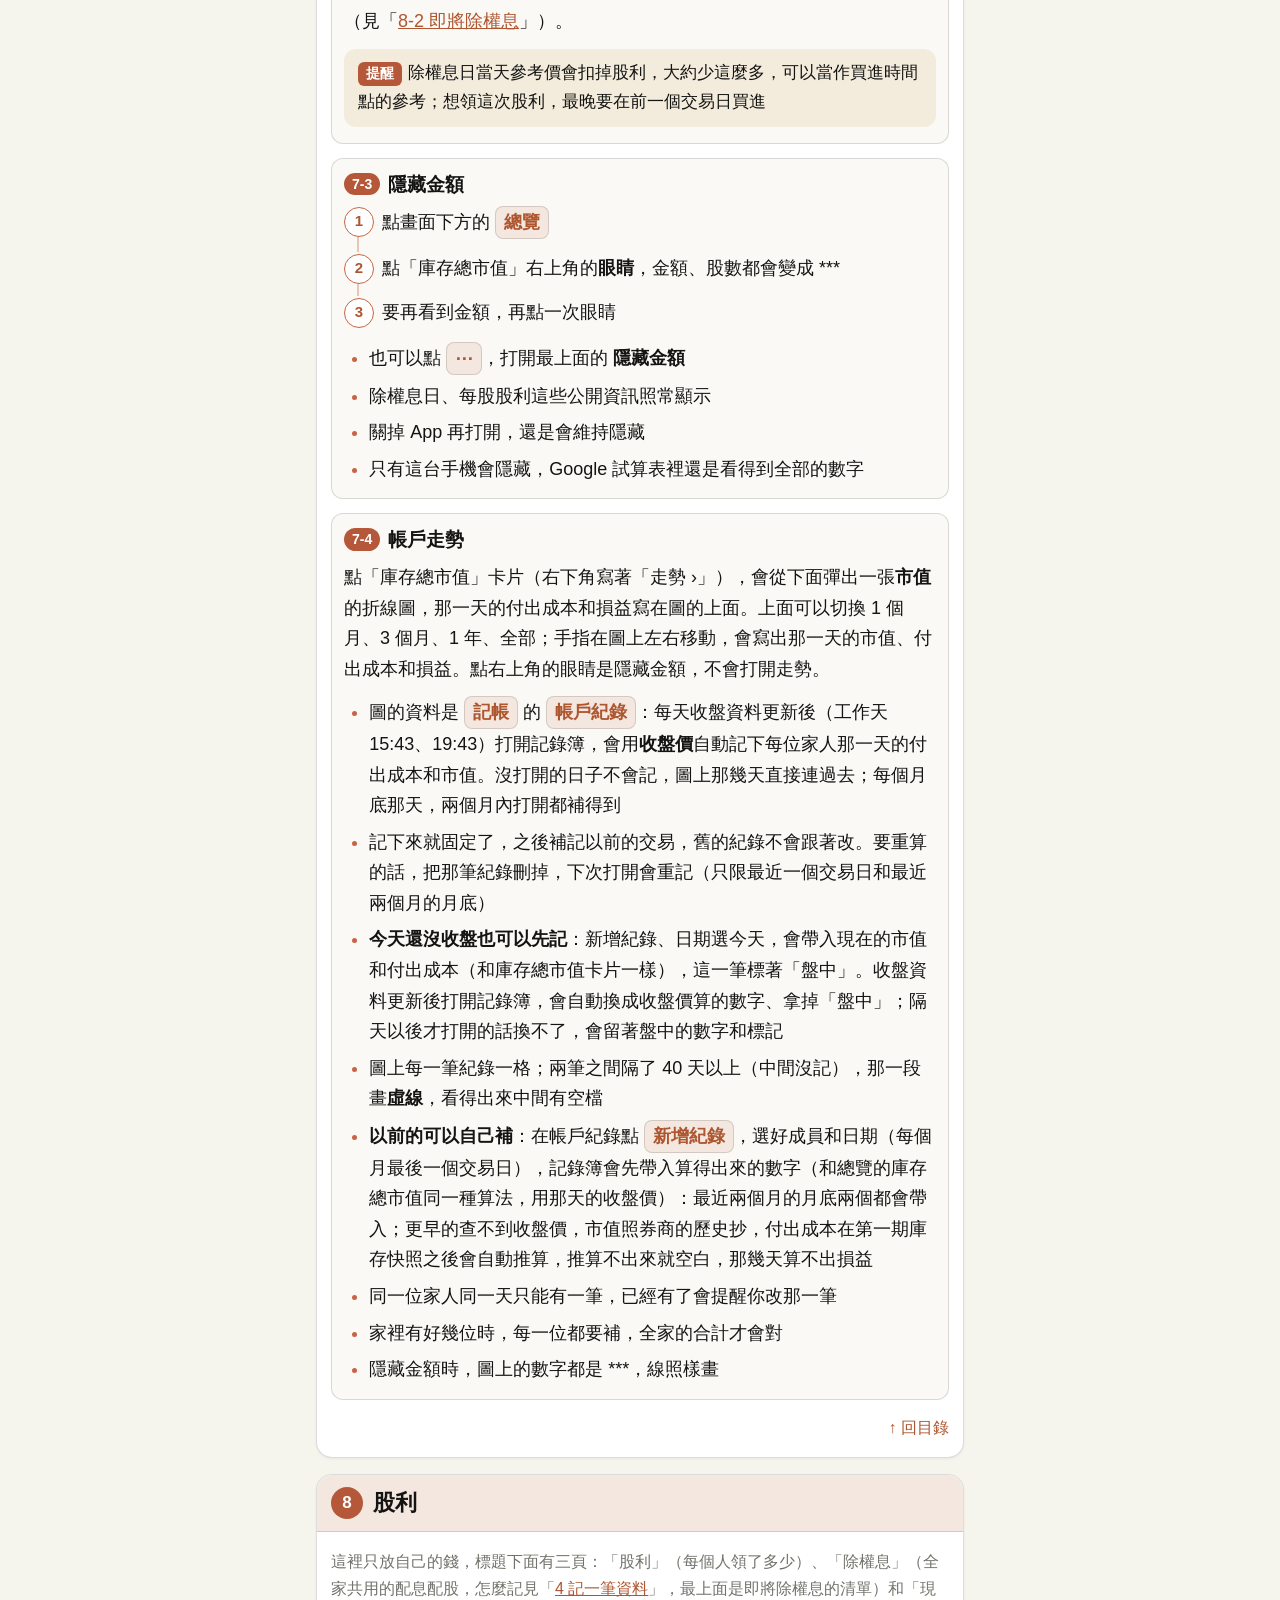
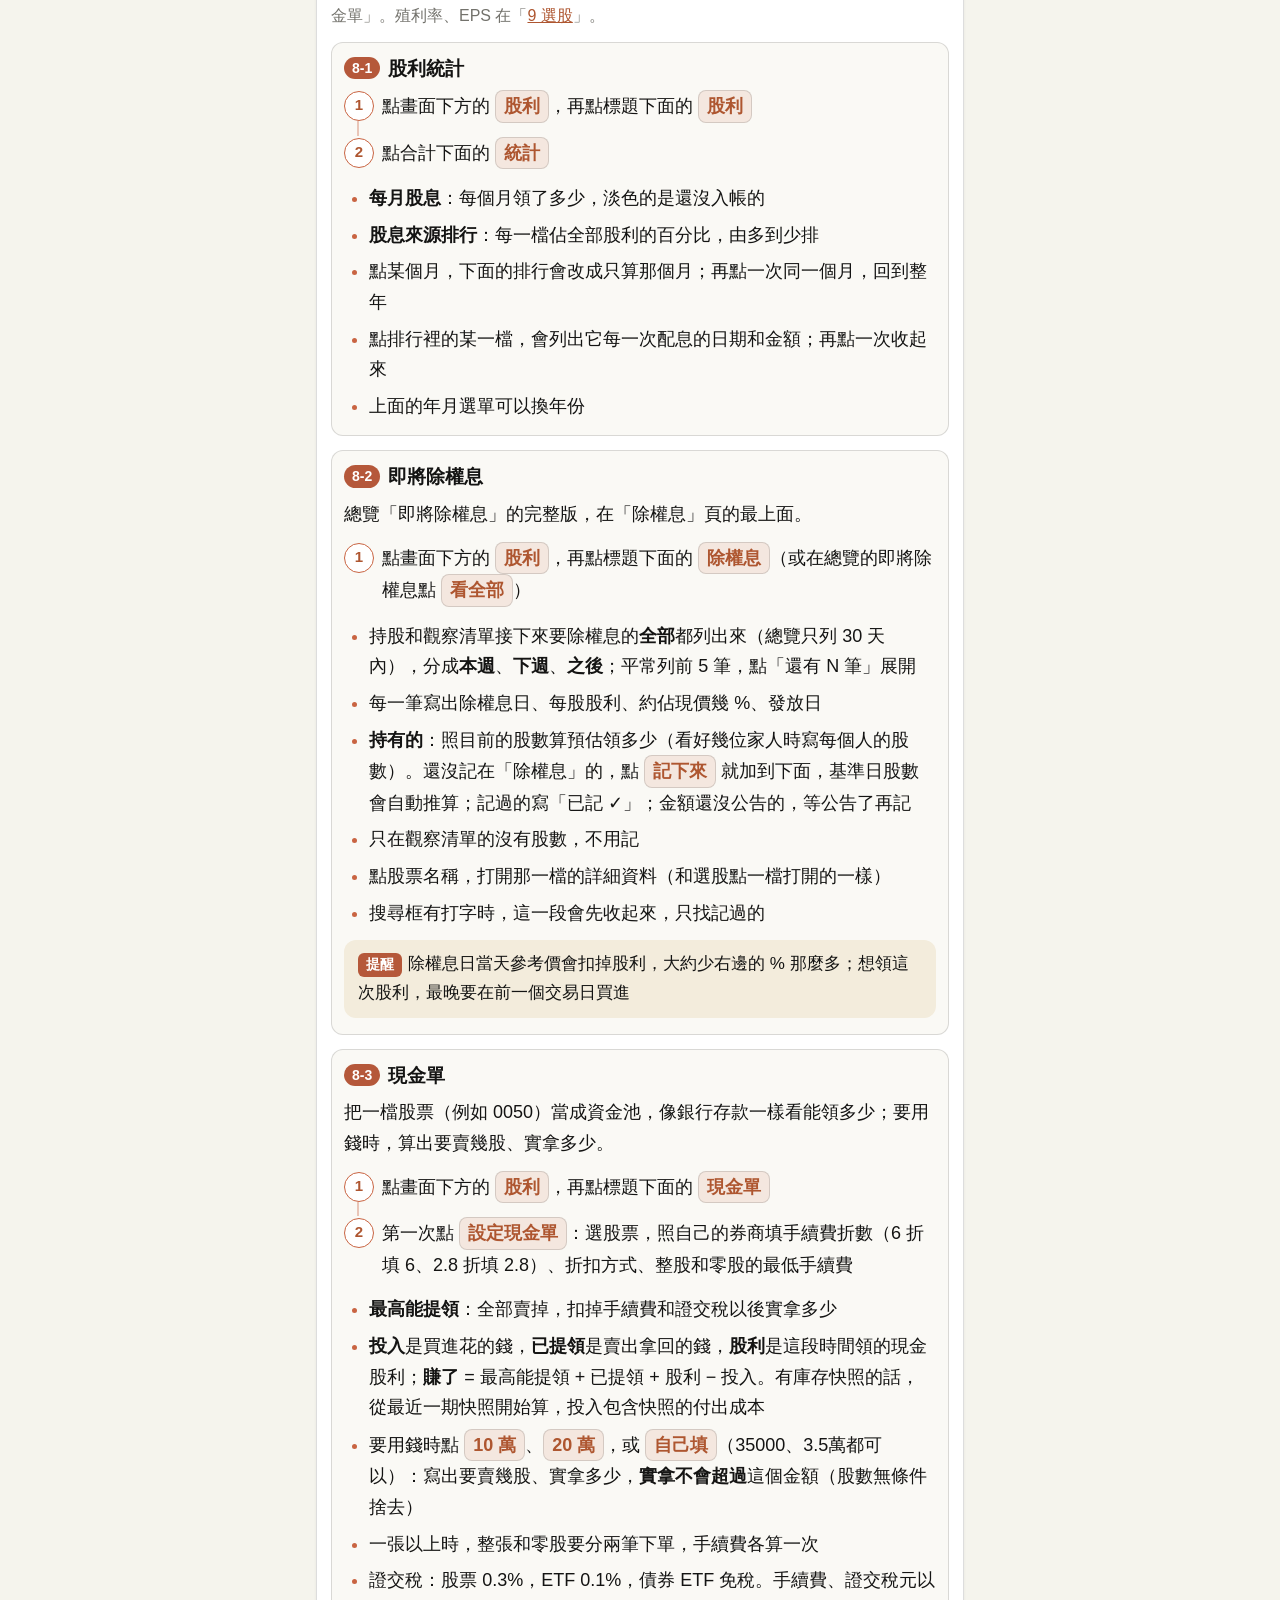
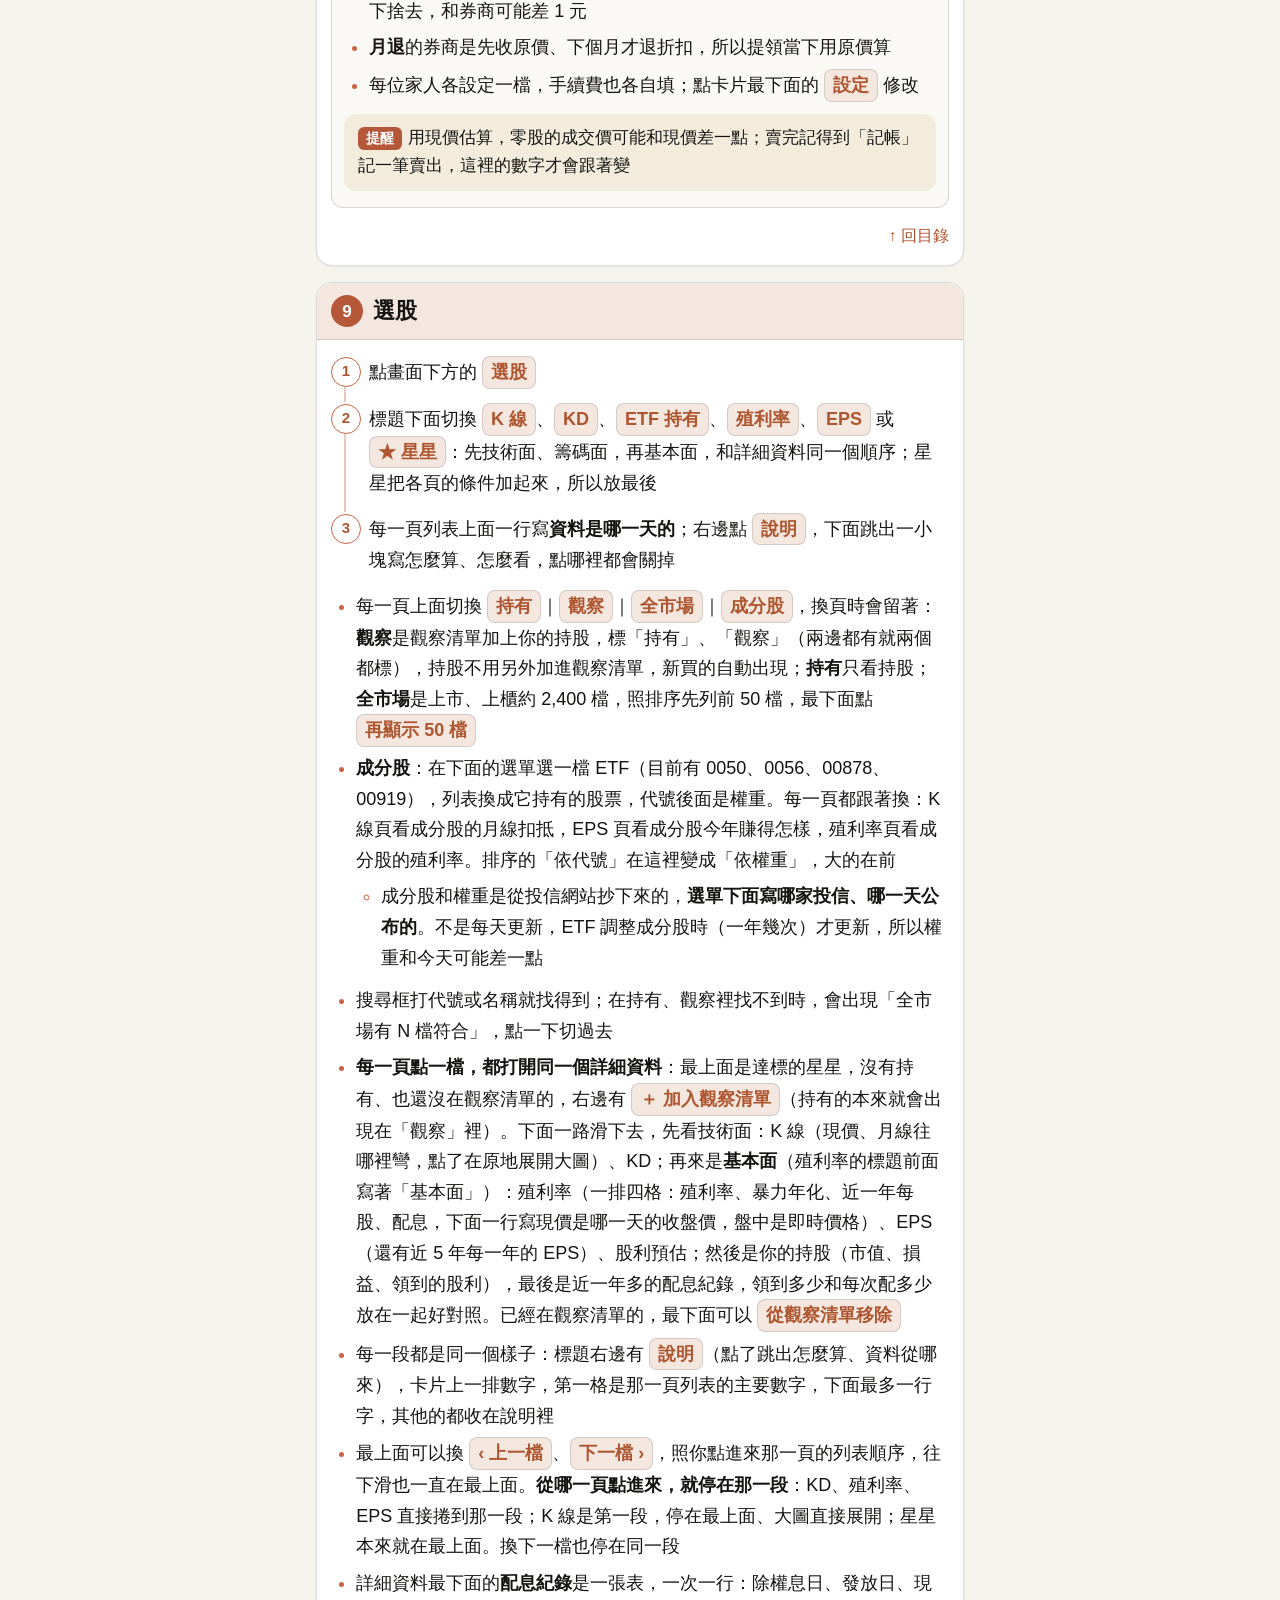
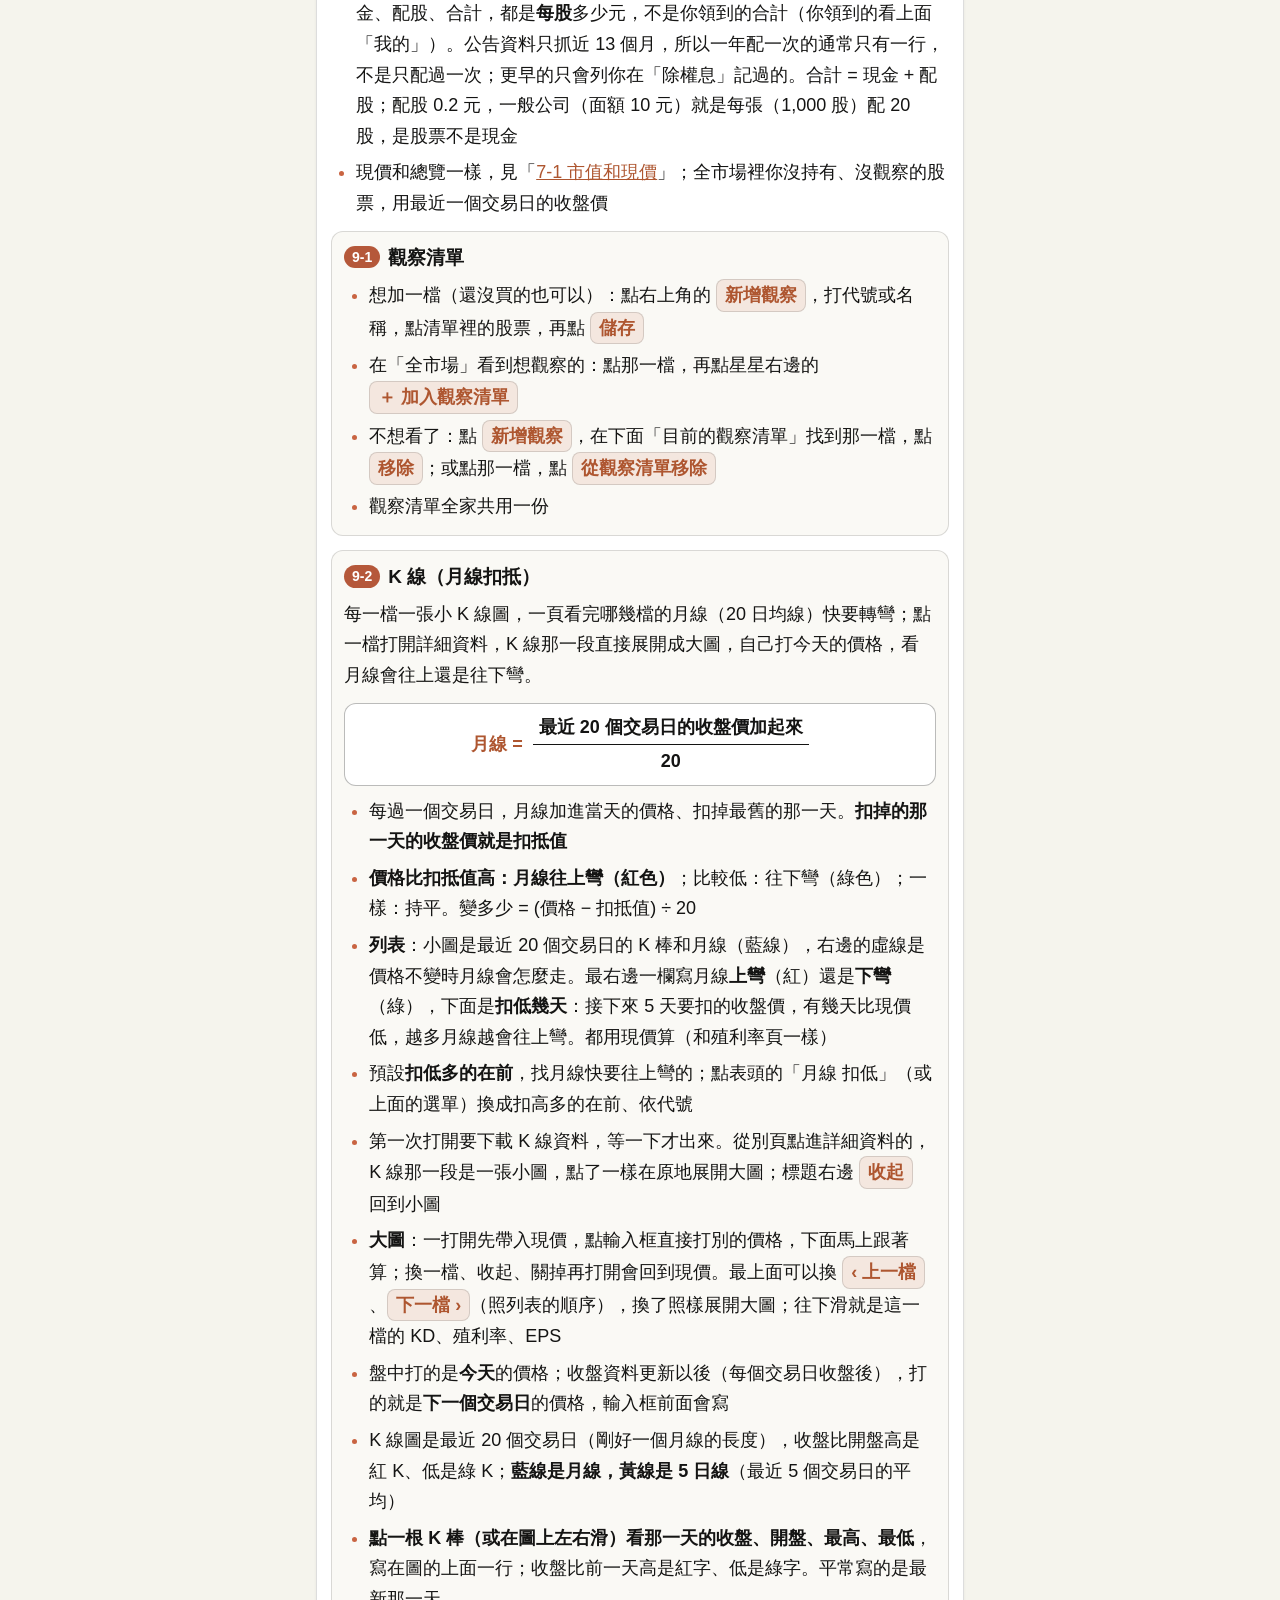
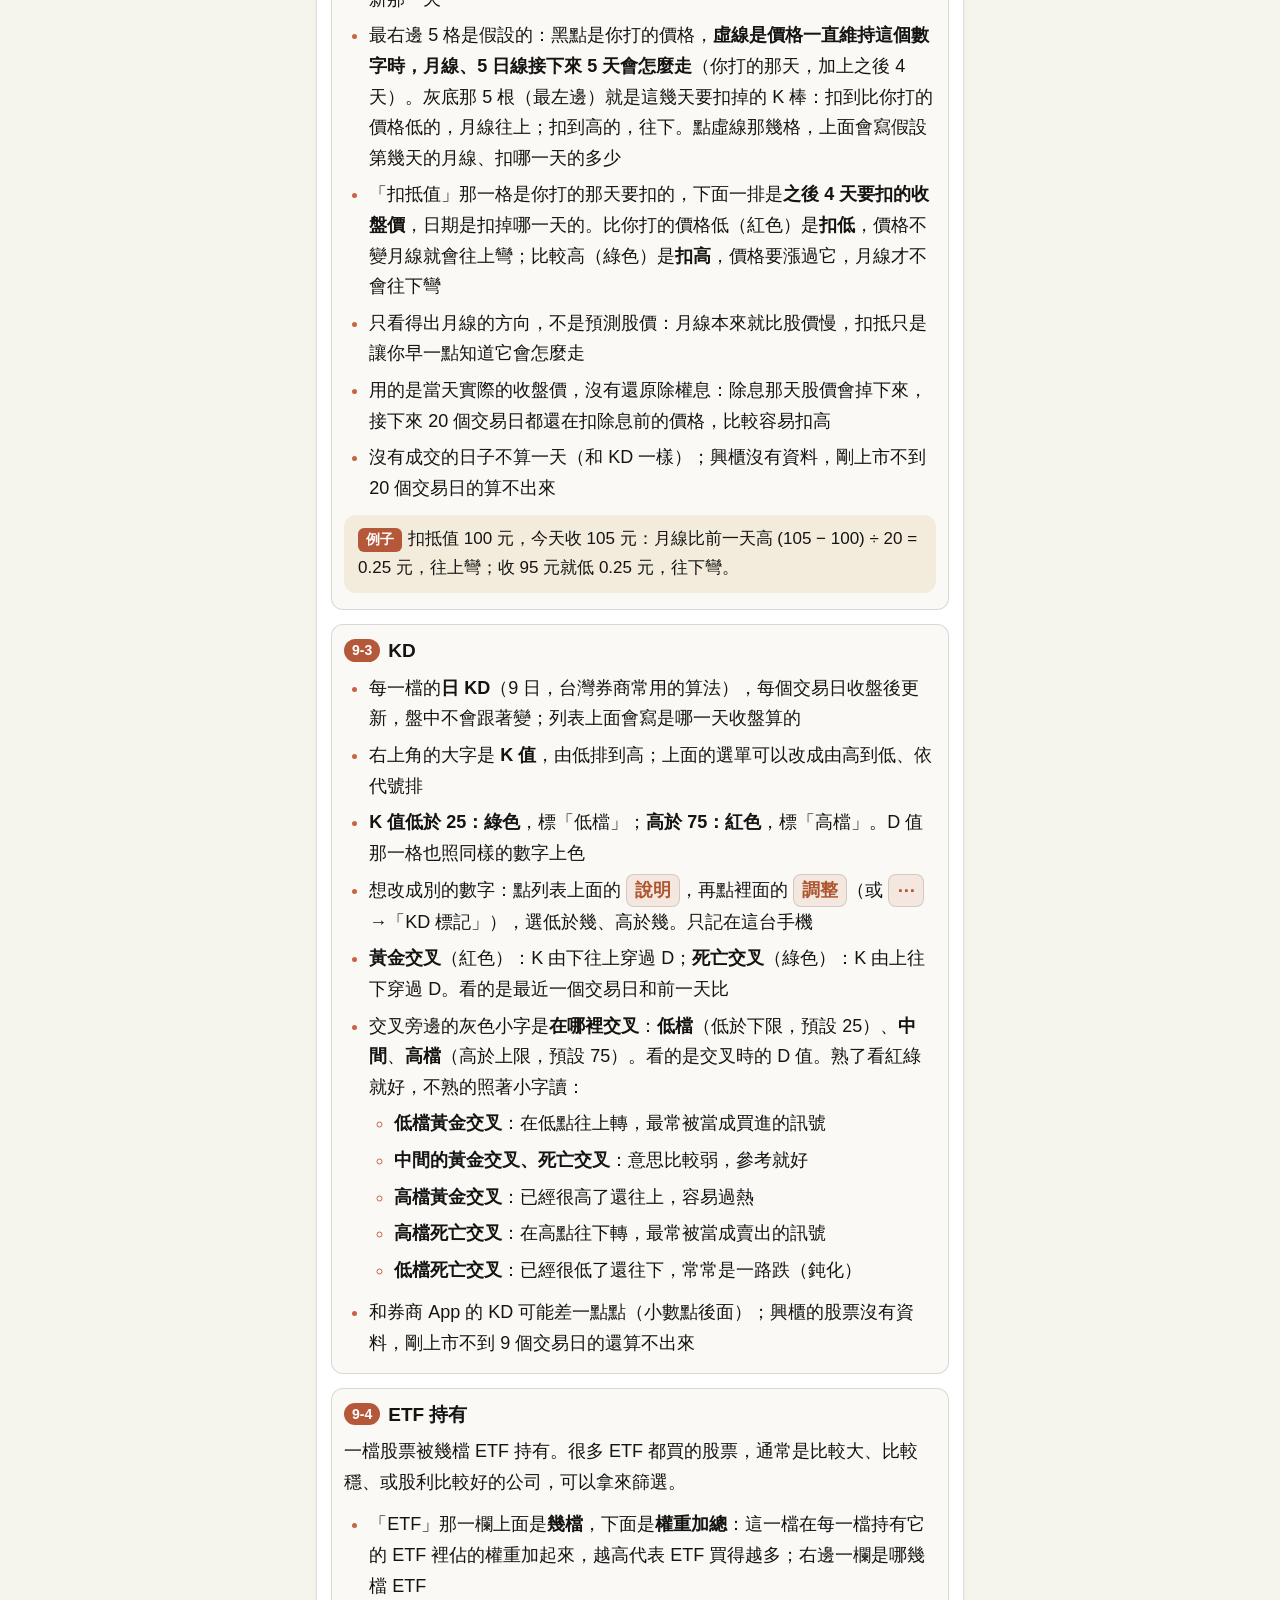
==== commit 2424ee84: "選股每一頁點一檔都打開同一個詳細資料：K 線頁點一檔不再另外疊一層大圖，改成詳細頁 K 線那一段直接展開成大圖（一樣可以打價格、點 K 棒看那天的收開高低），最上面看得到星星和持有；從別頁點進來的，K" ====
--- a/help.html
+++ b/help.html
@@ -10,7 +10,7 @@
   <!-- 給家人看的步驟；字比較大，也可以直接列印
        分成四個大區：開始使用（只做一次）、平常怎麼用、各頁怎麼看（照畫面下方的四格）、其他
        段落編號連續（1–11），小卡編號是「段落-第幾張」；改了段落順序，目錄、開頭的四格和文中的「見『…』」都要跟著改 -->
-  <link rel="stylesheet" href="css/page.css?v=2026.10.17.3">
+  <link rel="stylesheet" href="css/page.css?v=2026.10.18.2">
 </head>
 <body>
 <main>
@@ -386,8 +386,9 @@
         </ul>
       </li>
       <li>搜尋框打代號或名稱就找得到；在持有、觀察裡找不到時，會出現「全市場有 N 檔符合」，點一下切過去</li>
-      <li><b>點一檔打開詳細資料</b>：最上面是達標的星星，還沒在觀察清單的，右邊有 <b class="btn">＋ 加入觀察清單</b>。下面一路滑下去，先看技術面：K 線（現價、月線往哪裡彎，點了打開大圖）、KD；再來是<b>基本面</b>（殖利率的標題前面寫著「基本面」）：殖利率（一排四格：殖利率、暴力年化、近一年每股、配息，下面一行寫現價是哪一天的收盤價，盤中是即時價格）、EPS（還有近 5 年每一年的 EPS）、股利預估；然後是你的持股（市值、損益、領到的股利），最後是近一年多的配息紀錄，領到多少和每次配多少放在一起好對照。已經在觀察清單的，最下面可以 <b class="btn">從觀察清單移除</b></li>
-      <li>最上面可以換 <b class="btn">‹ 上一檔</b>、<b class="btn">下一檔 ›</b>，照你點進來那一頁的列表順序，往下滑也一直在最上面。從殖利率、EPS 點進來，會直接捲到那一段，換下一檔也停在同一段</li>
+      <li><b>每一頁點一檔，都打開同一個詳細資料</b>：最上面是達標的星星，沒有持有、也還沒在觀察清單的，右邊有 <b class="btn">＋ 加入觀察清單</b>（持有的本來就會出現在「觀察」裡）。下面一路滑下去，先看技術面：K 線（現價、月線往哪裡彎，點了在原地展開大圖）、KD；再來是<b>基本面</b>（殖利率的標題前面寫著「基本面」）：殖利率（一排四格：殖利率、暴力年化、近一年每股、配息，下面一行寫現價是哪一天的收盤價，盤中是即時價格）、EPS（還有近 5 年每一年的 EPS）、股利預估；然後是你的持股（市值、損益、領到的股利），最後是近一年多的配息紀錄，領到多少和每次配多少放在一起好對照。已經在觀察清單的，最下面可以 <b class="btn">從觀察清單移除</b></li>
+      <li>每一段都是同一個樣子：標題右邊有 <b class="btn">說明</b>（點了跳出怎麼算、資料從哪來），卡片上一排數字，第一格是那一頁列表的主要數字，下面最多一行字，其他的都收在說明裡</li>
+      <li>最上面可以換 <b class="btn">‹ 上一檔</b>、<b class="btn">下一檔 ›</b>，照你點進來那一頁的列表順序，往下滑也一直在最上面。<b>從哪一頁點進來，就停在那一段</b>：KD、殖利率、EPS 直接捲到那一段；K 線是第一段，停在最上面、大圖直接展開；星星本來就在最上面。換下一檔也停在同一段</li>
       <li>詳細資料最下面的<b>配息紀錄</b>是一張表，一次一行：除權息日、發放日、現金、配股、合計，都是<b>每股</b>多少元，不是你領到的合計（你領到的看上面「我的」）。公告資料只抓近 13 個月，所以一年配一次的通常只有一行，不是只配過一次；更早的只會列你在「除權息」記過的。合計 = 現金 + 配股；配股 0.2 元，一般公司（面額 10 元）就是每張（1,000 股）配 20 股，是股票不是現金</li>
       <li>現價和總覽一樣，見「<a href="#overview">7-1 市值和現價</a>」；全市場裡你沒持有、沒觀察的股票，用最近一個交易日的收盤價</li>
     </ul>
@@ -404,15 +405,15 @@
 
     <div class="sub">
       <h3><span class="tag">9-2</span>K 線（月線扣抵）</h3>
-      <p>每一檔一張小 K 線圖，一頁看完哪幾檔的月線（20 日均線）快要轉彎；點一檔打開大圖，自己打今天的價格，看月線會往上還是往下彎。</p>
+      <p>每一檔一張小 K 線圖，一頁看完哪幾檔的月線（20 日均線）快要轉彎；點一檔打開詳細資料，K 線那一段直接展開成大圖，自己打今天的價格，看月線會往上還是往下彎。</p>
       <div class="formula"><b>月線 =</b><span class="frac"><span>最近 20 個交易日的收盤價加起來</span><span>20</span></span></div>
       <ul>
         <li>每過一個交易日，月線加進當天的價格、扣掉最舊的那一天。<b>扣掉的那一天的收盤價就是扣抵值</b></li>
         <li><b>價格比扣抵值高：月線往上彎（紅色）</b>；比較低：往下彎（綠色）；一樣：持平。變多少 = (價格 − 扣抵值) ÷ 20</li>
         <li><b>列表</b>：小圖是最近 20 個交易日的 K 棒和月線（藍線），右邊的虛線是價格不變時月線會怎麼走。最右邊一欄寫月線<b>上彎</b>（紅）還是<b>下彎</b>（綠），下面是<b>扣低幾天</b>：接下來 5 天要扣的收盤價，有幾天比現價低，越多月線越會往上彎。都用現價算（和殖利率頁一樣）</li>
         <li>預設<b>扣低多的在前</b>，找月線快要往上彎的；點表頭的「月線 扣低」（或上面的選單）換成扣高多的在前、依代號</li>
-        <li>第一次打開要下載 K 線資料，等一下才出來。詳細資料最上面也有一張小圖，點了一樣打開大圖</li>
-        <li><b>大圖</b>：一打開先帶入現價，點輸入框直接打別的價格，下面馬上跟著算；換一檔、關掉再打開會回到現價。從 K 線頁打開的，最上面可以換 <b class="btn">‹ 上一檔</b>、<b class="btn">下一檔 ›</b>（照列表的順序），最下面 <b class="btn">詳細資料 ›</b> 看這一檔的其他資料；從詳細資料打開的，最下面是 <b class="btn">‹ 回詳細資料</b></li>
+        <li>第一次打開要下載 K 線資料，等一下才出來。從別頁點進詳細資料的，K 線那一段是一張小圖，點了一樣在原地展開大圖；標題右邊 <b class="btn">收起</b> 回到小圖</li>
+        <li><b>大圖</b>：一打開先帶入現價，點輸入框直接打別的價格，下面馬上跟著算；換一檔、收起、關掉再打開會回到現價。最上面可以換 <b class="btn">‹ 上一檔</b>、<b class="btn">下一檔 ›</b>（照列表的順序），換了照樣展開大圖；往下滑就是這一檔的 KD、殖利率、EPS</li>
         <li>盤中打的是<b>今天</b>的價格；收盤資料更新以後（每個交易日收盤後），打的就是<b>下一個交易日</b>的價格，輸入框前面會寫</li>
         <li>K 線圖是最近 20 個交易日（剛好一個月線的長度），收盤比開盤高是紅 K、低是綠 K；<b>藍線是月線，黃線是 5 日線</b>（最近 5 個交易日的平均）</li>
         <li><b>點一根 K 棒（或在圖上左右滑）看那一天的收盤、開盤、最高、最低</b>，寫在圖的上面一行；收盤比前一天高是紅字、低是綠字。平常寫的是最新那一天</li>
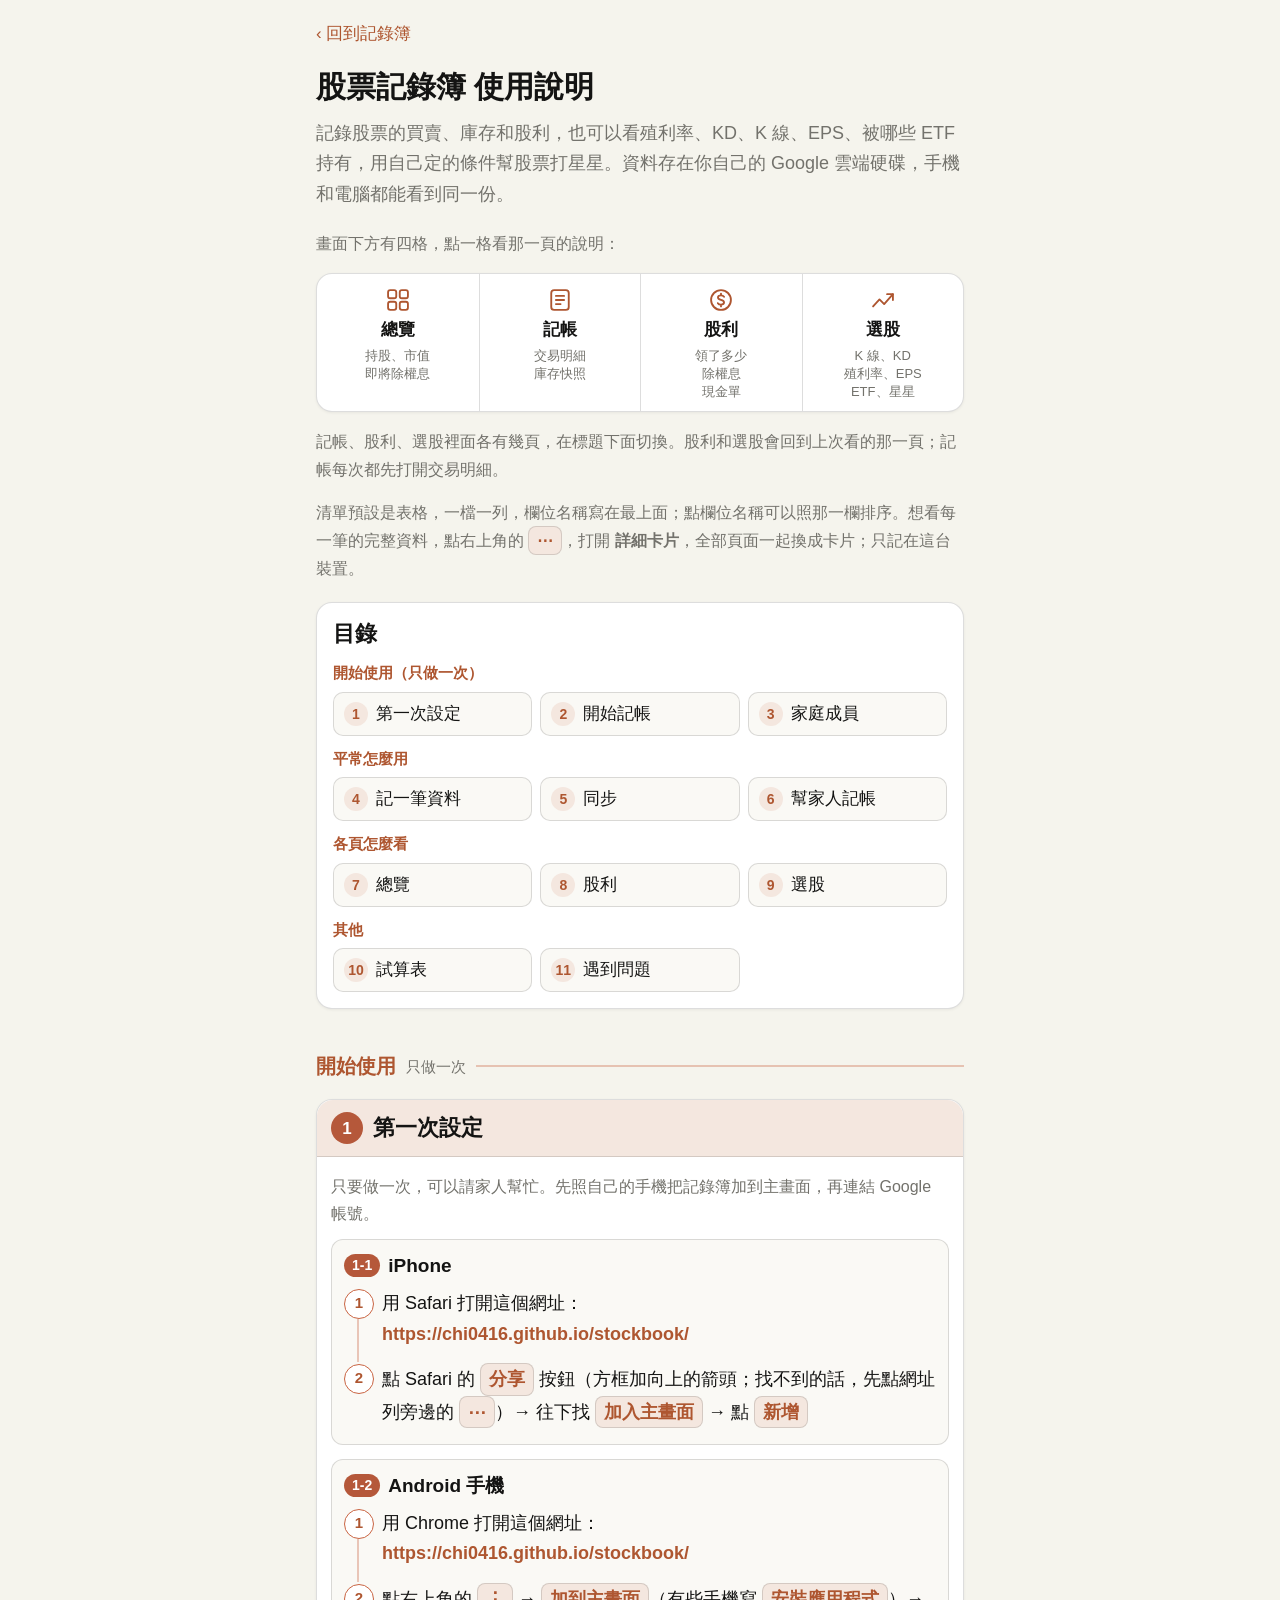
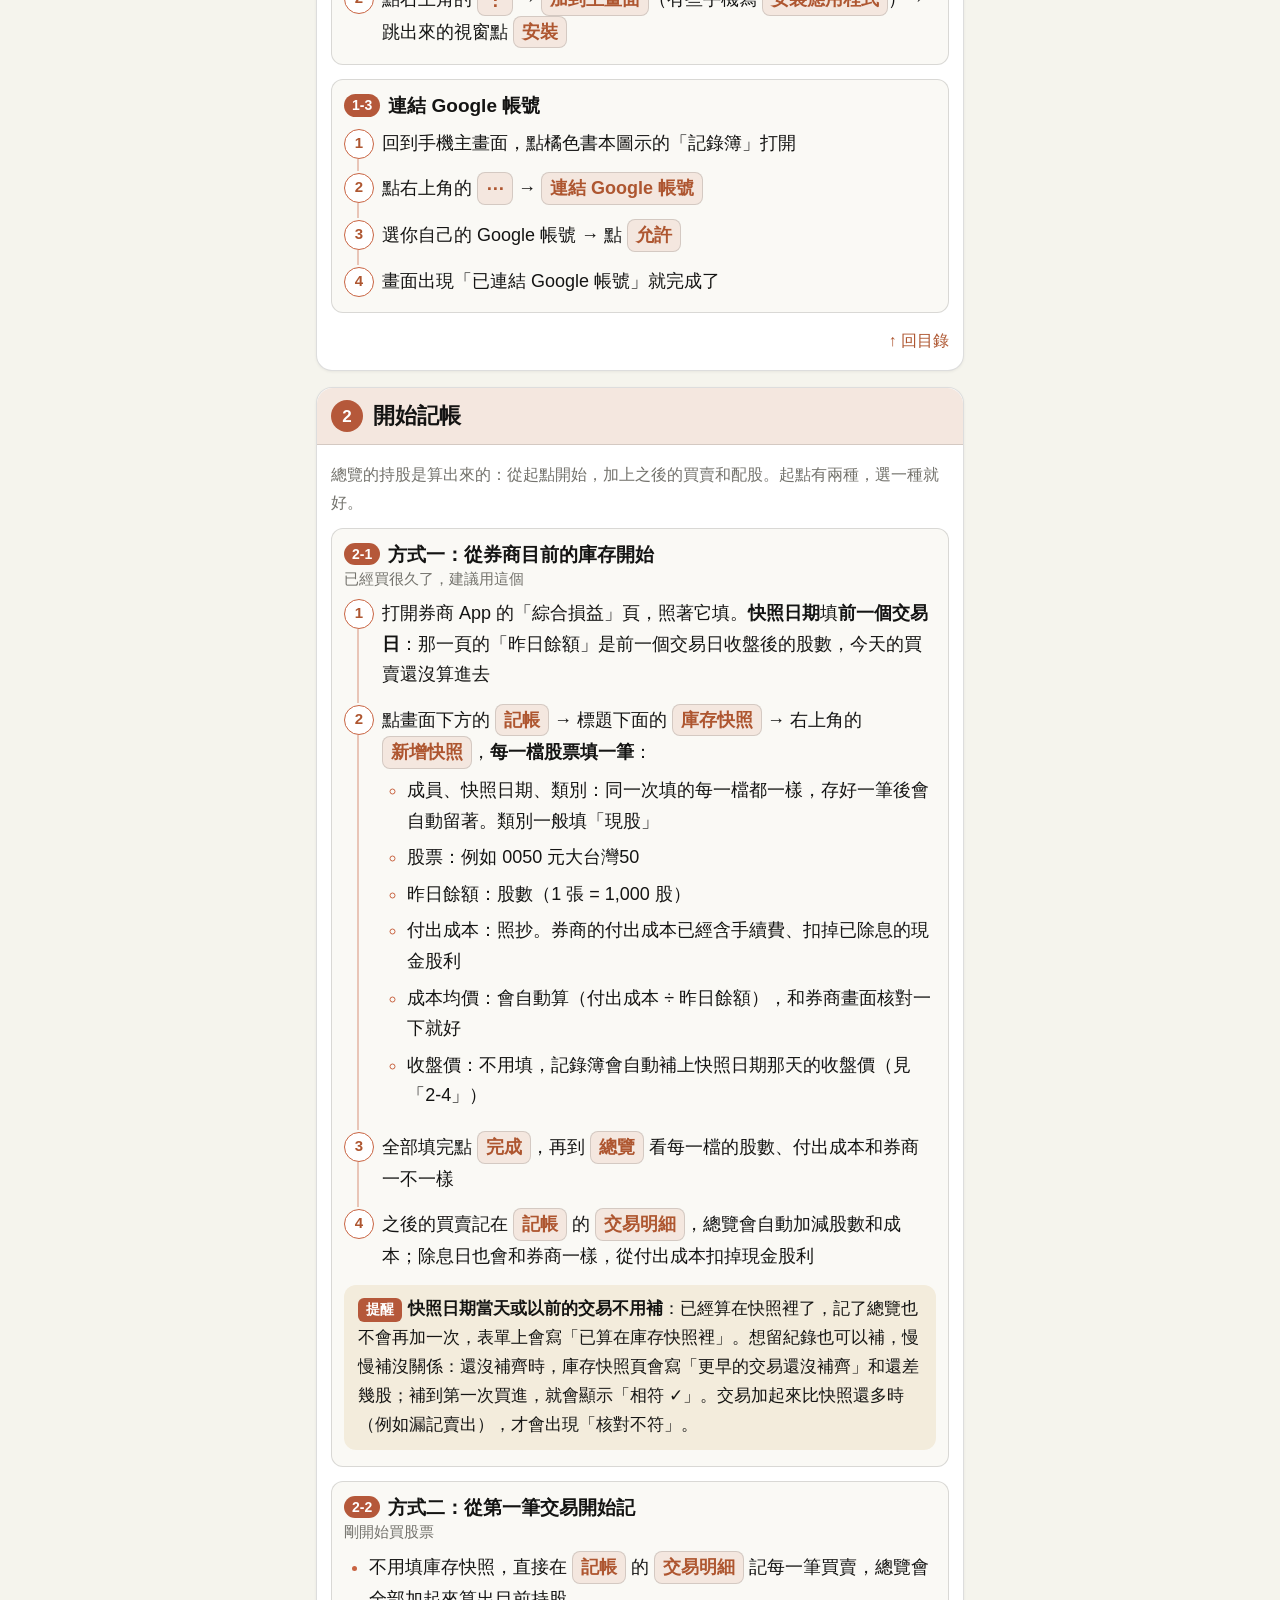
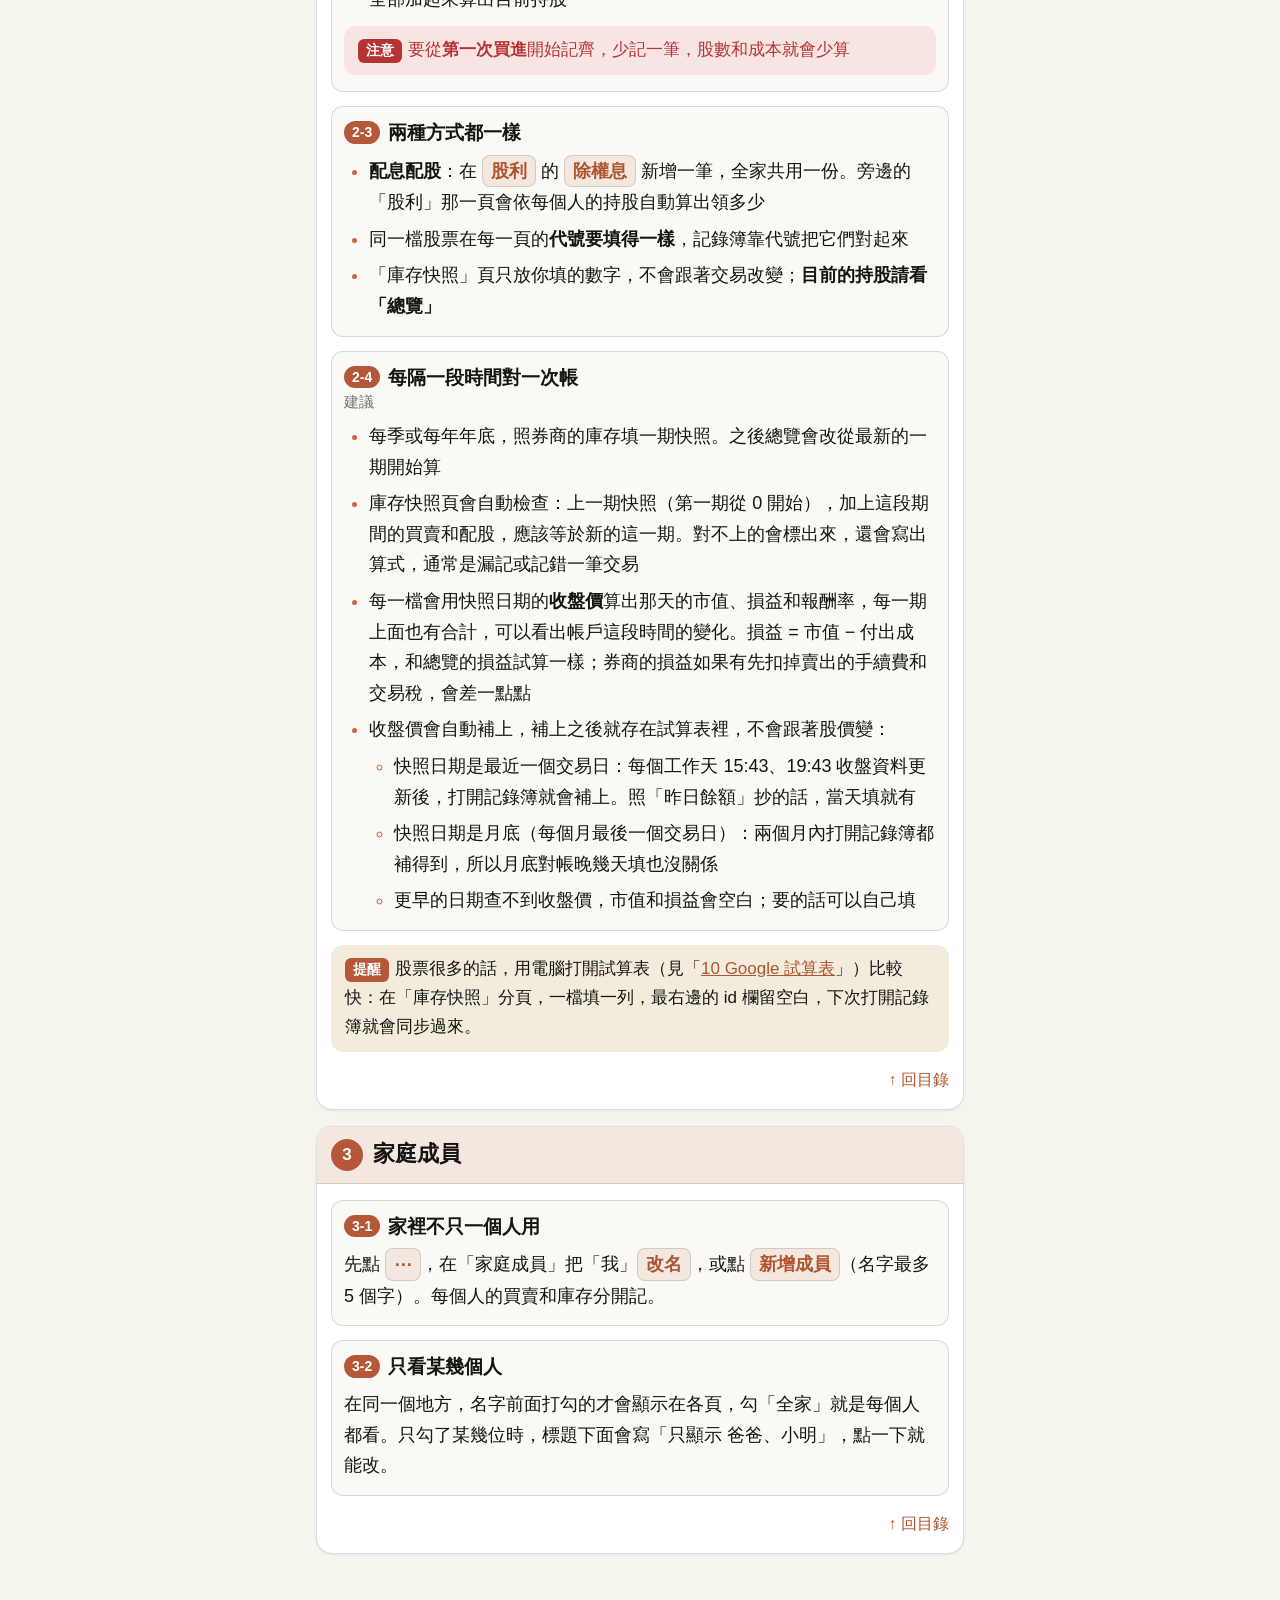
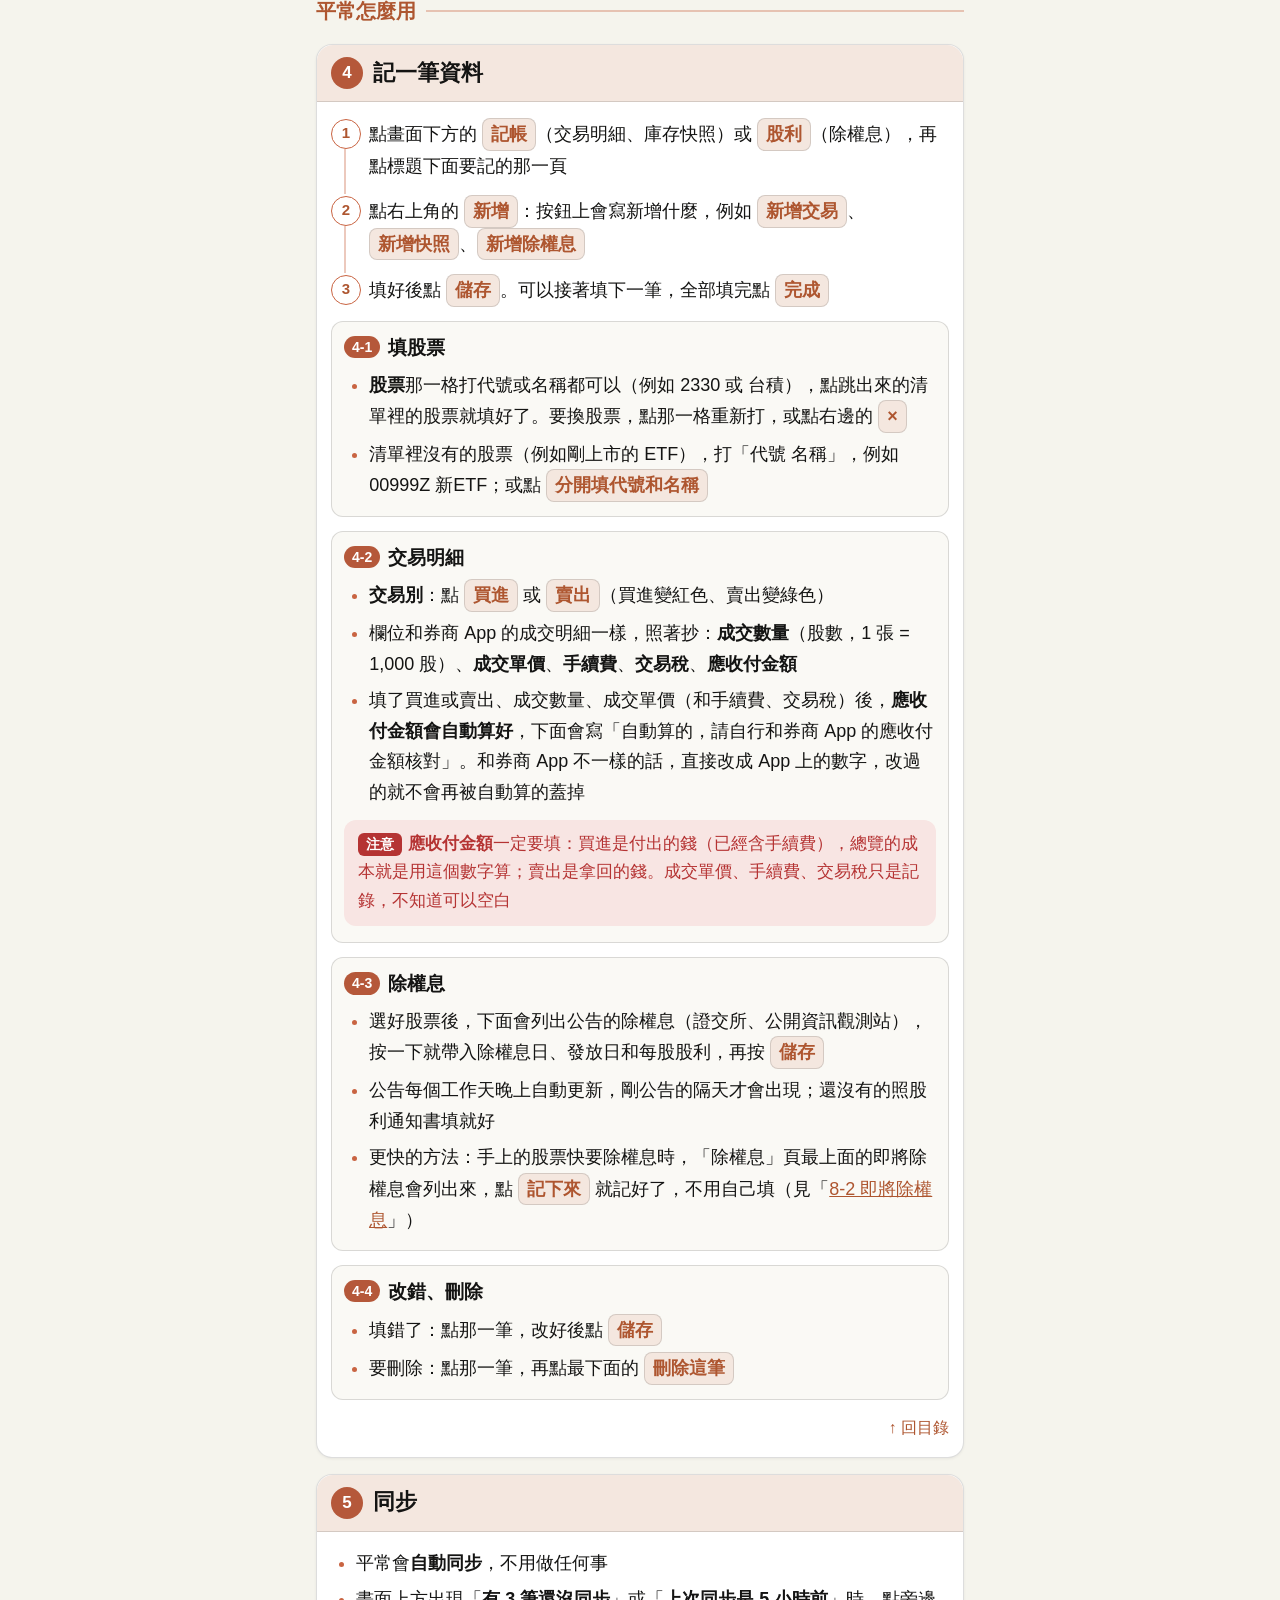
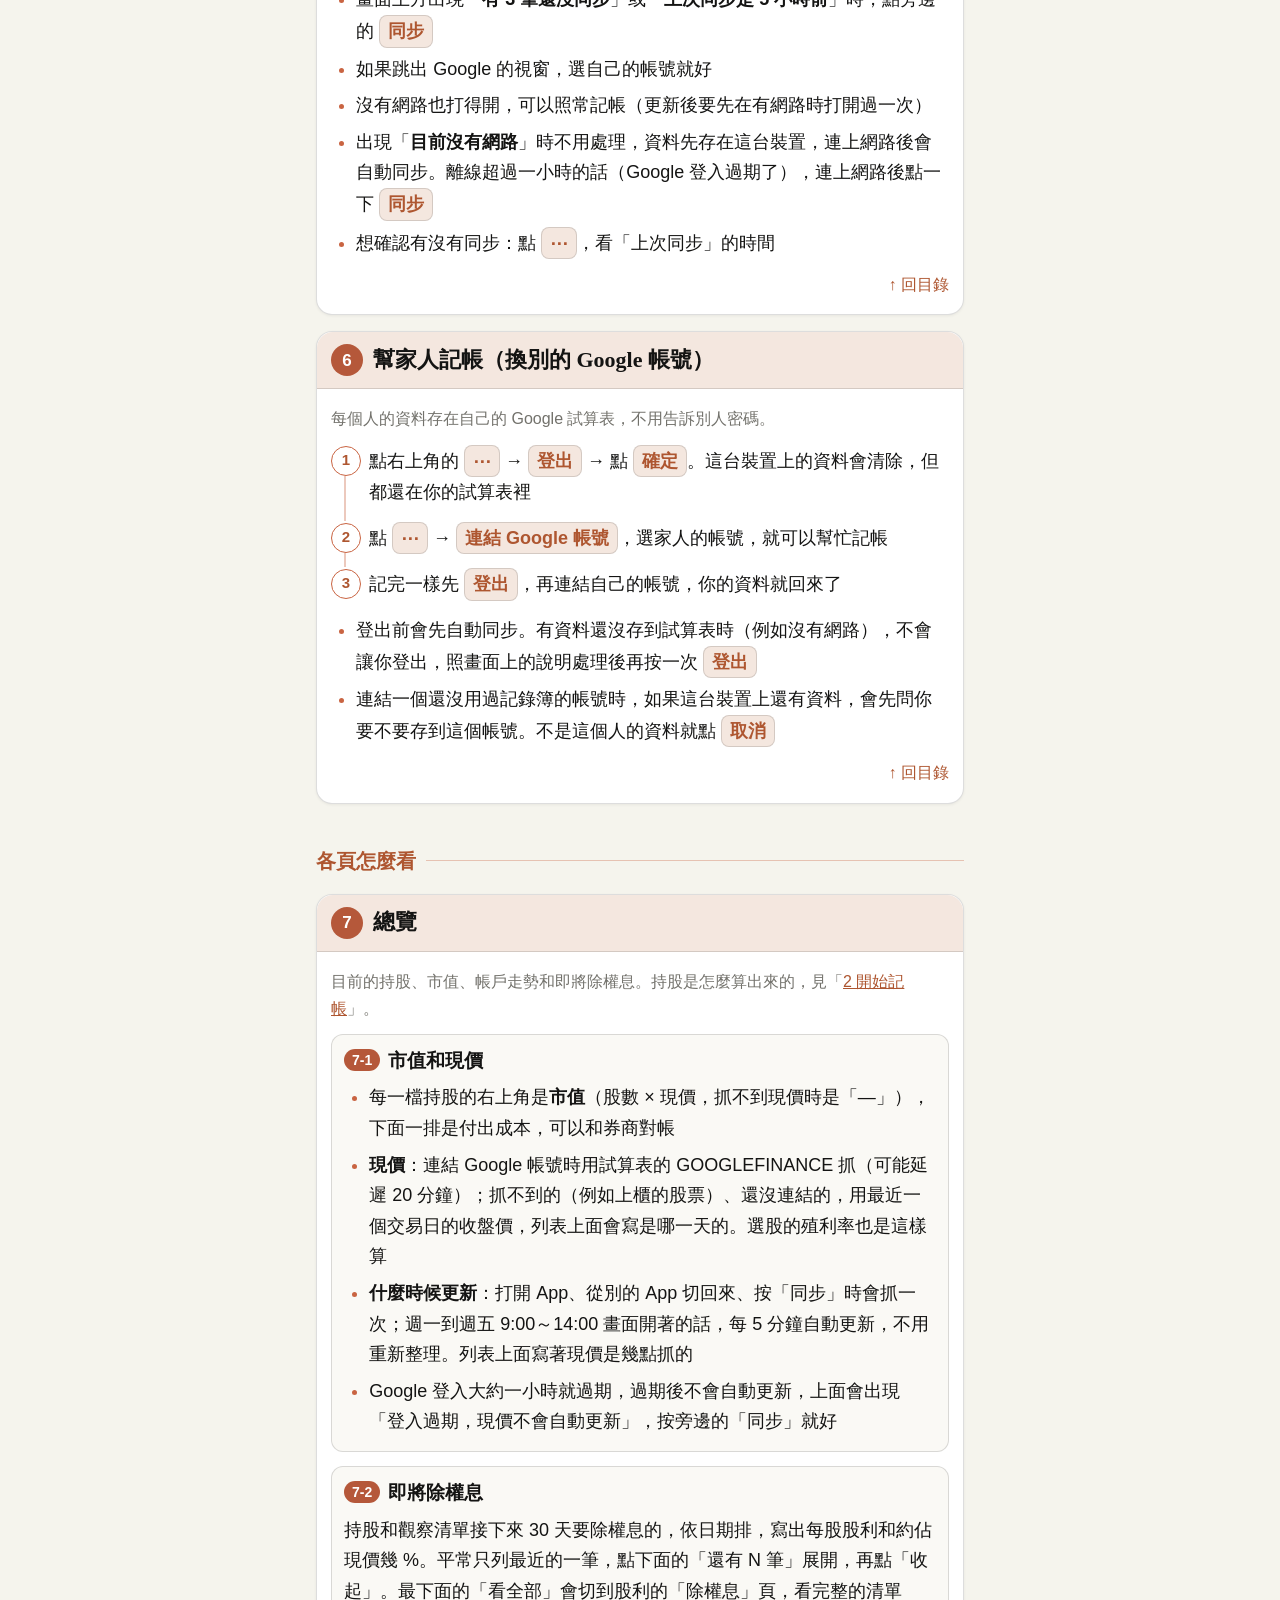
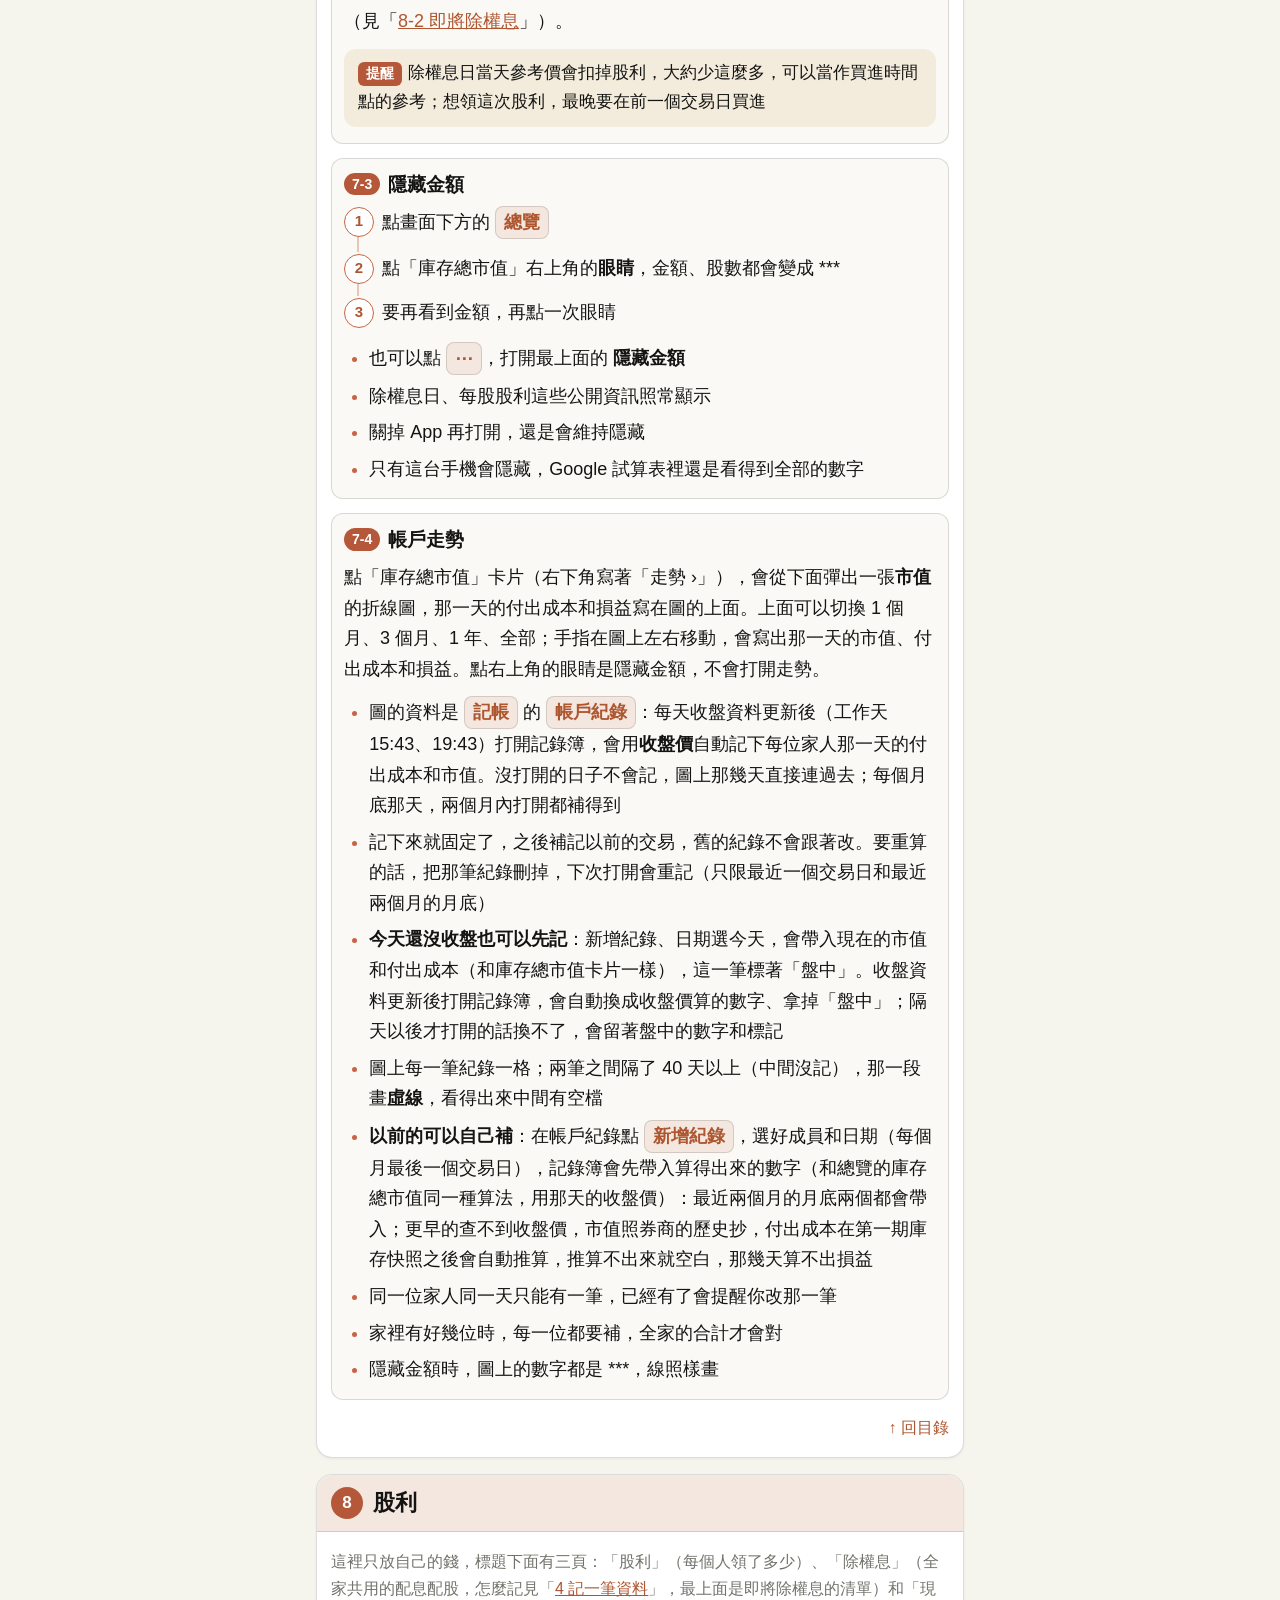
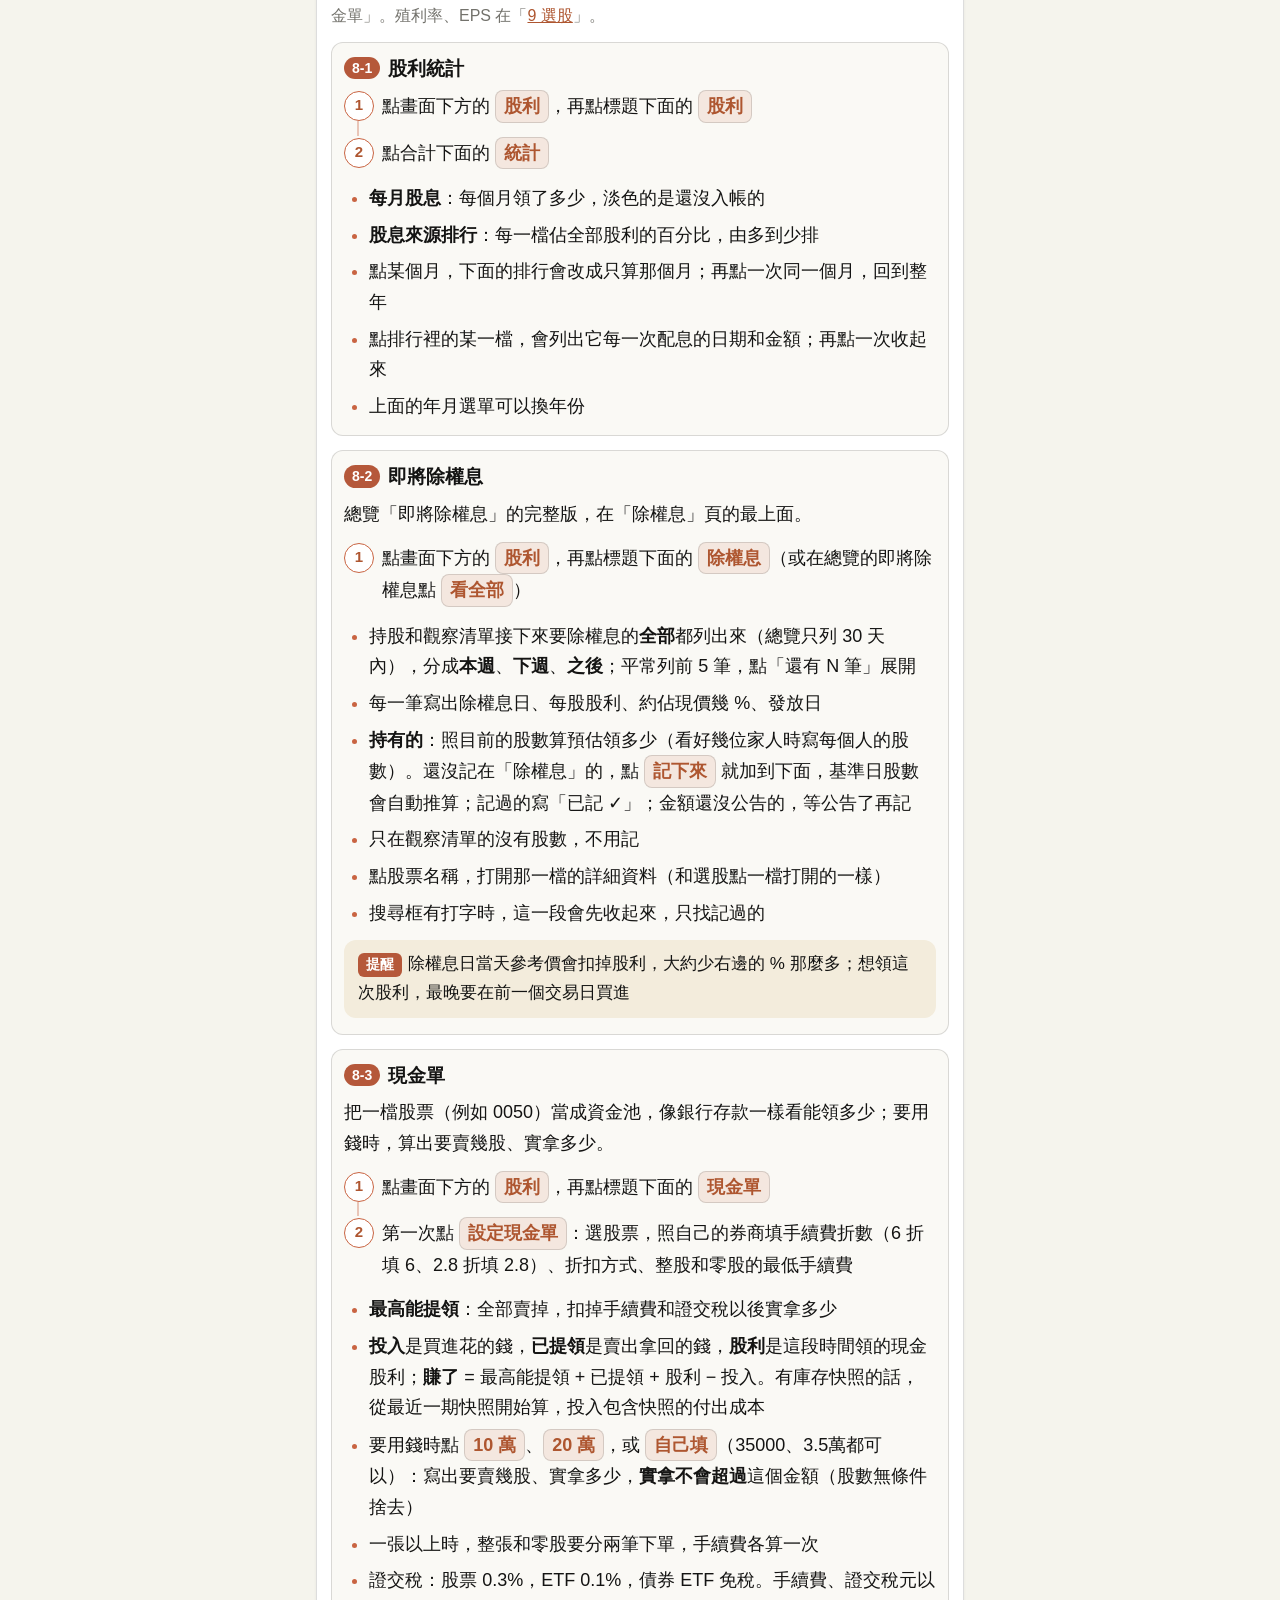
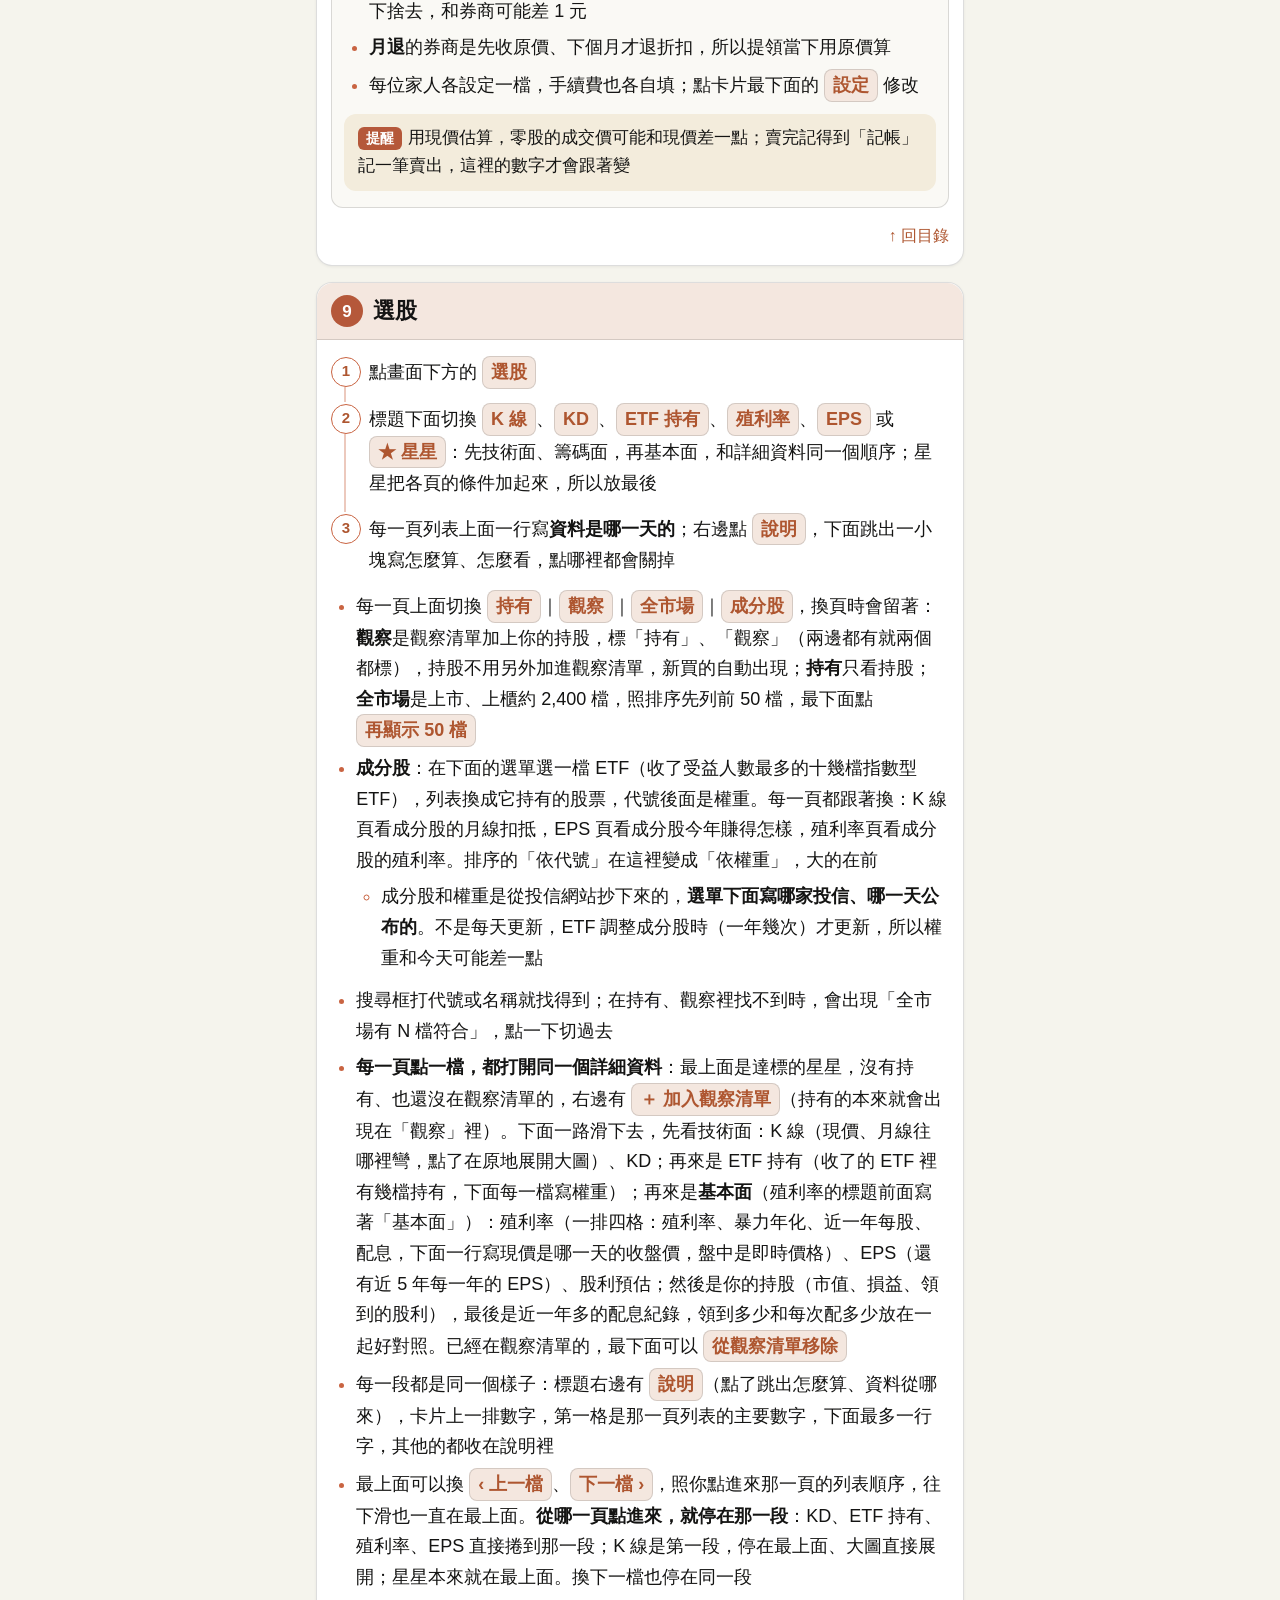
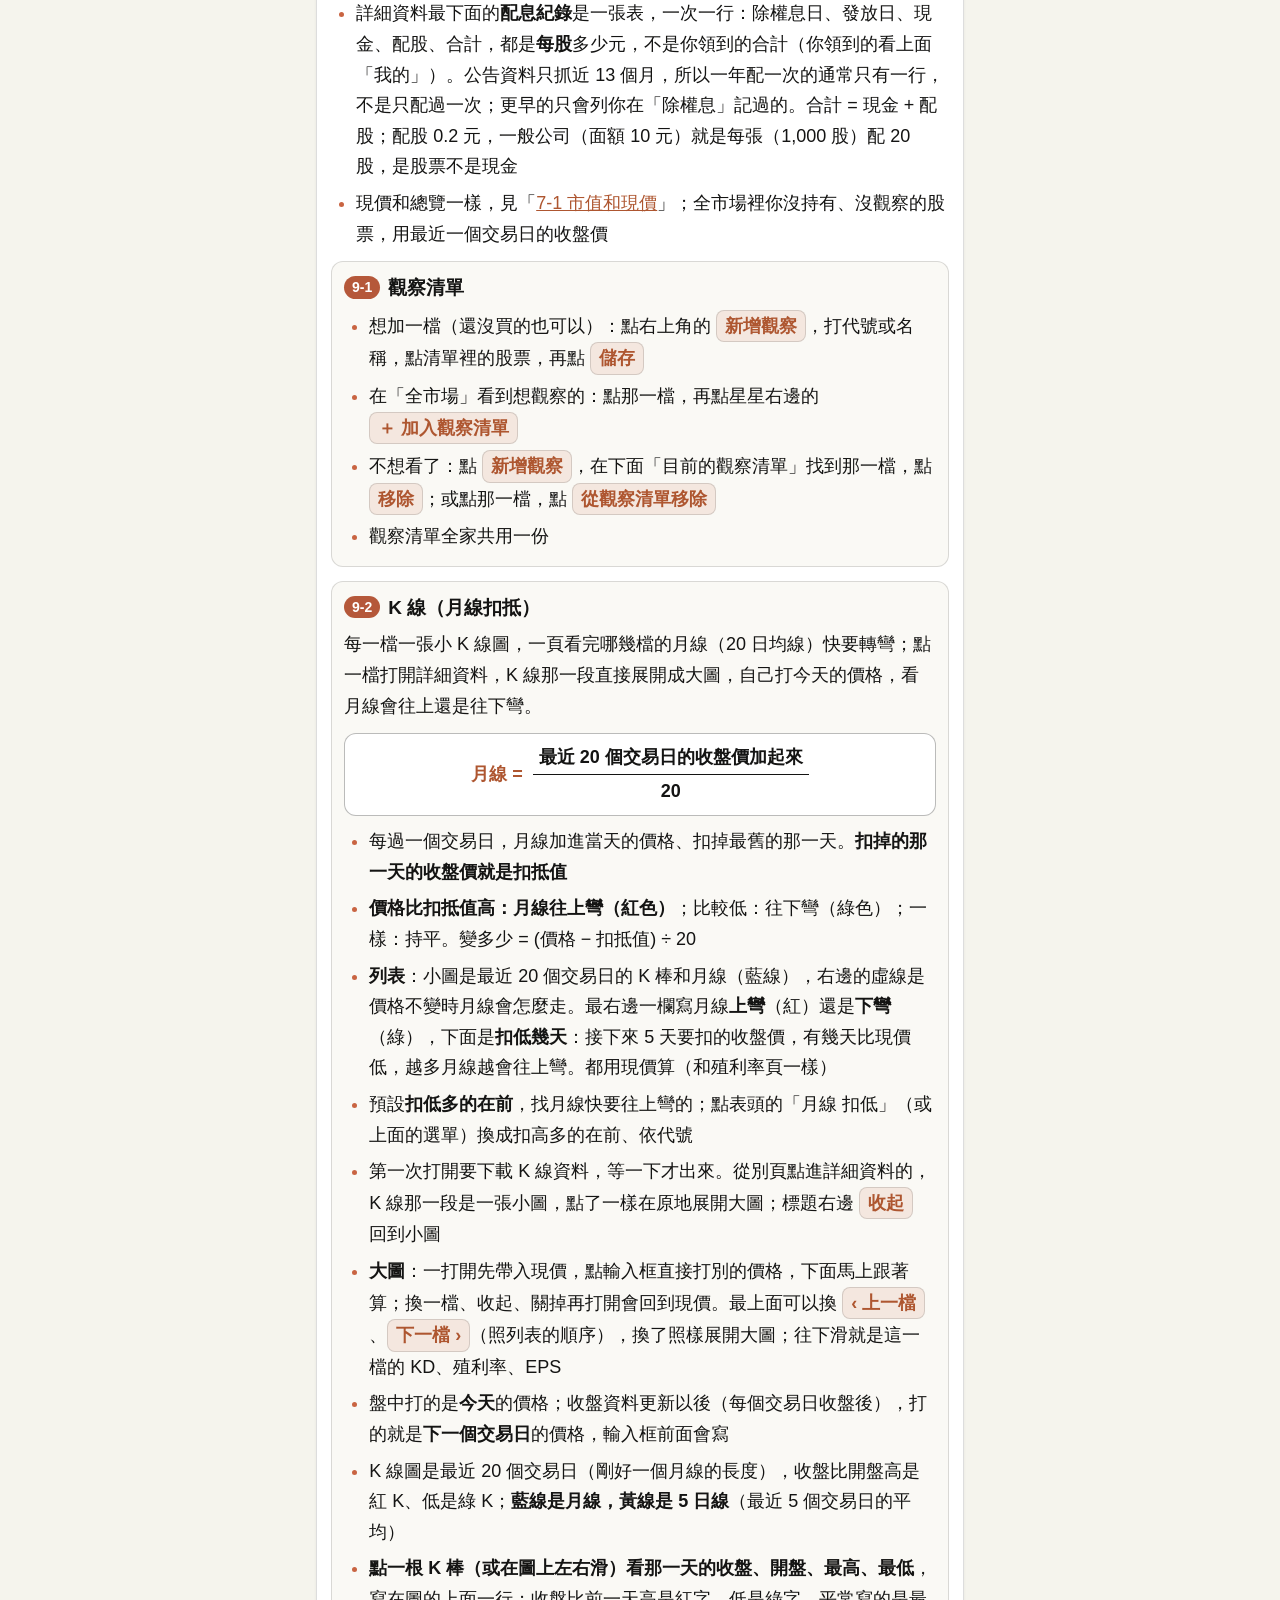
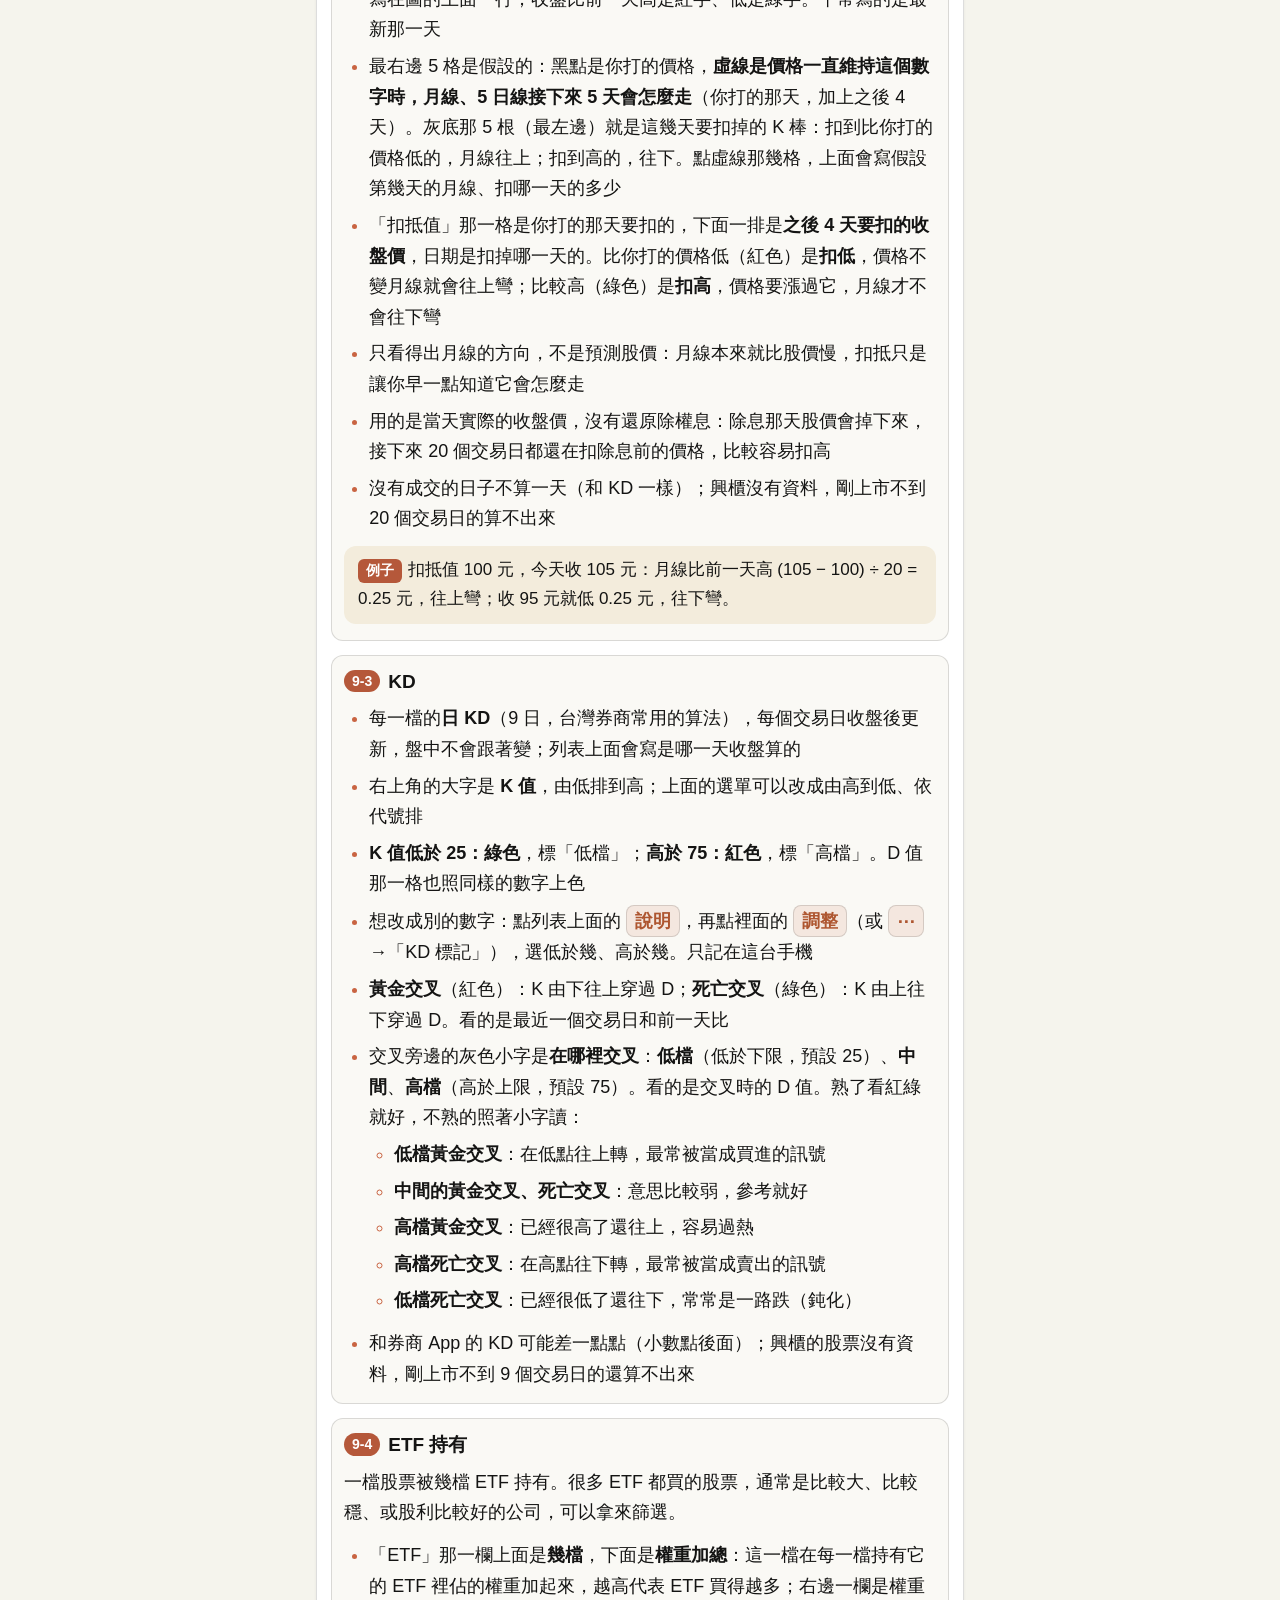
==== commit 94e1080a: "ETF 成分股從 4 檔加到 14 檔：照受益人數取前 15 名的指數型 ETF（主動式每天換股不收，凱基 009816 要同意網站條款先不收），新增 006208、0052、00900（富邦）、00" ====
--- a/help.html
+++ b/help.html
@@ -10,7 +10,7 @@
   <!-- 給家人看的步驟；字比較大，也可以直接列印
        分成四個大區：開始使用（只做一次）、平常怎麼用、各頁怎麼看（照畫面下方的四格）、其他
        段落編號連續（1–11），小卡編號是「段落-第幾張」；改了段落順序，目錄、開頭的四格和文中的「見『…』」都要跟著改 -->
-  <link rel="stylesheet" href="css/page.css?v=2026.10.18.2">
+  <link rel="stylesheet" href="css/page.css?v=2026.10.18.4">
 </head>
 <body>
 <main>
@@ -380,15 +380,15 @@
     <ul>
       <li>每一頁上面切換 <b class="btn">持有</b>｜<b class="btn">觀察</b>｜<b class="btn">全市場</b>｜<b class="btn">成分股</b>，換頁時會留著：
         <b>觀察</b>是觀察清單加上你的持股，標「持有」、「觀察」（兩邊都有就兩個都標），持股不用另外加進觀察清單，新買的自動出現；<b>持有</b>只看持股；<b>全市場</b>是上市、上櫃約 2,400 檔，照排序先列前 50 檔，最下面點 <b class="btn">再顯示 50 檔</b></li>
-      <li><b>成分股</b>：在下面的選單選一檔 ETF（目前有 0050、0056、00878、00919），列表換成它持有的股票，代號後面是權重。每一頁都跟著換：K 線頁看成分股的月線扣抵，EPS 頁看成分股今年賺得怎樣，殖利率頁看成分股的殖利率。排序的「依代號」在這裡變成「依權重」，大的在前
+      <li><b>成分股</b>：在下面的選單選一檔 ETF（收了受益人數最多的十幾檔指數型 ETF），列表換成它持有的股票，代號後面是權重。每一頁都跟著換：K 線頁看成分股的月線扣抵，EPS 頁看成分股今年賺得怎樣，殖利率頁看成分股的殖利率。排序的「依代號」在這裡變成「依權重」，大的在前
         <ul>
           <li>成分股和權重是從投信網站抄下來的，<b>選單下面寫哪家投信、哪一天公布的</b>。不是每天更新，ETF 調整成分股時（一年幾次）才更新，所以權重和今天可能差一點</li>
         </ul>
       </li>
       <li>搜尋框打代號或名稱就找得到；在持有、觀察裡找不到時，會出現「全市場有 N 檔符合」，點一下切過去</li>
-      <li><b>每一頁點一檔，都打開同一個詳細資料</b>：最上面是達標的星星，沒有持有、也還沒在觀察清單的，右邊有 <b class="btn">＋ 加入觀察清單</b>（持有的本來就會出現在「觀察」裡）。下面一路滑下去，先看技術面：K 線（現價、月線往哪裡彎，點了在原地展開大圖）、KD；再來是<b>基本面</b>（殖利率的標題前面寫著「基本面」）：殖利率（一排四格：殖利率、暴力年化、近一年每股、配息，下面一行寫現價是哪一天的收盤價，盤中是即時價格）、EPS（還有近 5 年每一年的 EPS）、股利預估；然後是你的持股（市值、損益、領到的股利），最後是近一年多的配息紀錄，領到多少和每次配多少放在一起好對照。已經在觀察清單的，最下面可以 <b class="btn">從觀察清單移除</b></li>
+      <li><b>每一頁點一檔，都打開同一個詳細資料</b>：最上面是達標的星星，沒有持有、也還沒在觀察清單的，右邊有 <b class="btn">＋ 加入觀察清單</b>（持有的本來就會出現在「觀察」裡）。下面一路滑下去，先看技術面：K 線（現價、月線往哪裡彎，點了在原地展開大圖）、KD；再來是 ETF 持有（收了的 ETF 裡有幾檔持有，下面每一檔寫權重）；再來是<b>基本面</b>（殖利率的標題前面寫著「基本面」）：殖利率（一排四格：殖利率、暴力年化、近一年每股、配息，下面一行寫現價是哪一天的收盤價，盤中是即時價格）、EPS（還有近 5 年每一年的 EPS）、股利預估；然後是你的持股（市值、損益、領到的股利），最後是近一年多的配息紀錄，領到多少和每次配多少放在一起好對照。已經在觀察清單的，最下面可以 <b class="btn">從觀察清單移除</b></li>
       <li>每一段都是同一個樣子：標題右邊有 <b class="btn">說明</b>（點了跳出怎麼算、資料從哪來），卡片上一排數字，第一格是那一頁列表的主要數字，下面最多一行字，其他的都收在說明裡</li>
-      <li>最上面可以換 <b class="btn">‹ 上一檔</b>、<b class="btn">下一檔 ›</b>，照你點進來那一頁的列表順序，往下滑也一直在最上面。<b>從哪一頁點進來，就停在那一段</b>：KD、殖利率、EPS 直接捲到那一段；K 線是第一段，停在最上面、大圖直接展開；星星本來就在最上面。換下一檔也停在同一段</li>
+      <li>最上面可以換 <b class="btn">‹ 上一檔</b>、<b class="btn">下一檔 ›</b>，照你點進來那一頁的列表順序，往下滑也一直在最上面。<b>從哪一頁點進來，就停在那一段</b>：KD、ETF 持有、殖利率、EPS 直接捲到那一段；K 線是第一段，停在最上面、大圖直接展開；星星本來就在最上面。換下一檔也停在同一段</li>
       <li>詳細資料最下面的<b>配息紀錄</b>是一張表，一次一行：除權息日、發放日、現金、配股、合計，都是<b>每股</b>多少元，不是你領到的合計（你領到的看上面「我的」）。公告資料只抓近 13 個月，所以一年配一次的通常只有一行，不是只配過一次；更早的只會列你在「除權息」記過的。合計 = 現金 + 配股；配股 0.2 元，一般公司（面額 10 元）就是每張（1,000 股）配 20 股，是股票不是現金</li>
       <li>現價和總覽一樣，見「<a href="#overview">7-1 市值和現價</a>」；全市場裡你沒持有、沒觀察的股票，用最近一個交易日的收盤價</li>
     </ul>
@@ -451,9 +451,9 @@
       <h3><span class="tag">9-4</span>ETF 持有</h3>
       <p>一檔股票被幾檔 ETF 持有。很多 ETF 都買的股票，通常是比較大、比較穩、或股利比較好的公司，可以拿來篩選。</p>
       <ul>
-        <li>「ETF」那一欄上面是<b>幾檔</b>，下面是<b>權重加總</b>：這一檔在每一檔持有它的 ETF 裡佔的權重加起來，越高代表 ETF 買得越多；右邊一欄是哪幾檔 ETF</li>
+        <li>「ETF」那一欄上面是<b>幾檔</b>，下面是<b>權重加總</b>：這一檔在每一檔持有它的 ETF 裡佔的權重加起來，越高代表 ETF 買得越多；右邊一欄是權重最大的 3 檔，其他的寫「+9」，全部的看詳細資料（KD 下面的「ETF 持有」）</li>
         <li>預設 <b>ETF 多的在前</b>，一樣多的照權重加總；上面的選單可以改成權重加總高的在前、依代號</li>
-        <li><b>只算收了的 ETF</b>（目前 0050、0056、00878、00919 四檔），所以最多就是 4 檔；列表上面一行寫收了幾檔、哪一天公布的，點 <b class="btn">說明</b> 看是哪幾檔</li>
+        <li><b>只算收了的 ETF</b>：受益人數最多的十幾檔指數型 ETF（像 0050、0056、00878、00919、006208），最多就是收了幾檔；主動式 ETF（代號 A 結尾）每天換股，手抄跟不上，所以沒有收；列表上面一行寫收了幾檔、哪一天公布的，點 <b class="btn">說明</b> 看是哪幾檔</li>
         <li><b>全市場</b>只列至少有一檔 ETF 持有的；全部、持有、觀察照樣列出來，沒有 ETF 持有的寫「0 檔」排最後</li>
         <li>切到 <b class="btn">成分股</b> 選一檔 ETF，可以看它的成分股還被其他哪幾檔 ETF 一起持有</li>
         <li>點一檔打開詳細資料，和其他頁一樣</li>
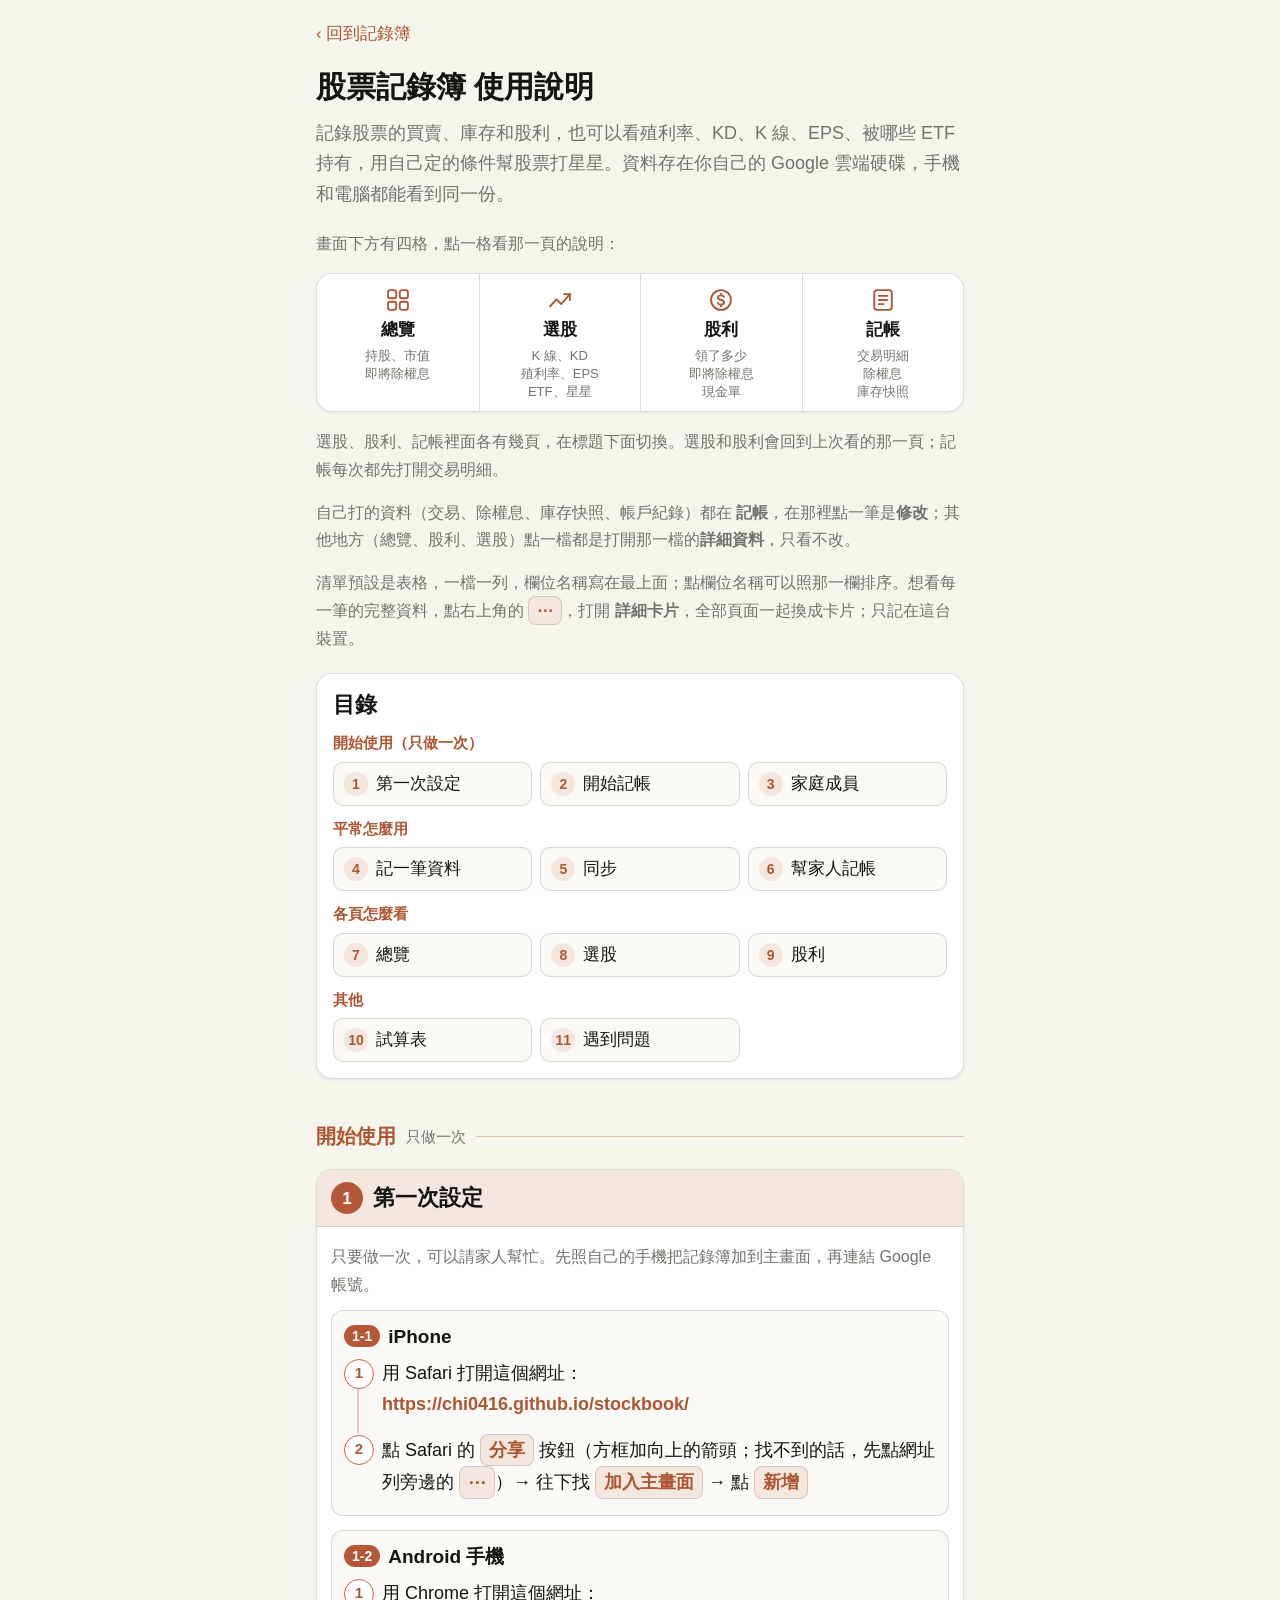
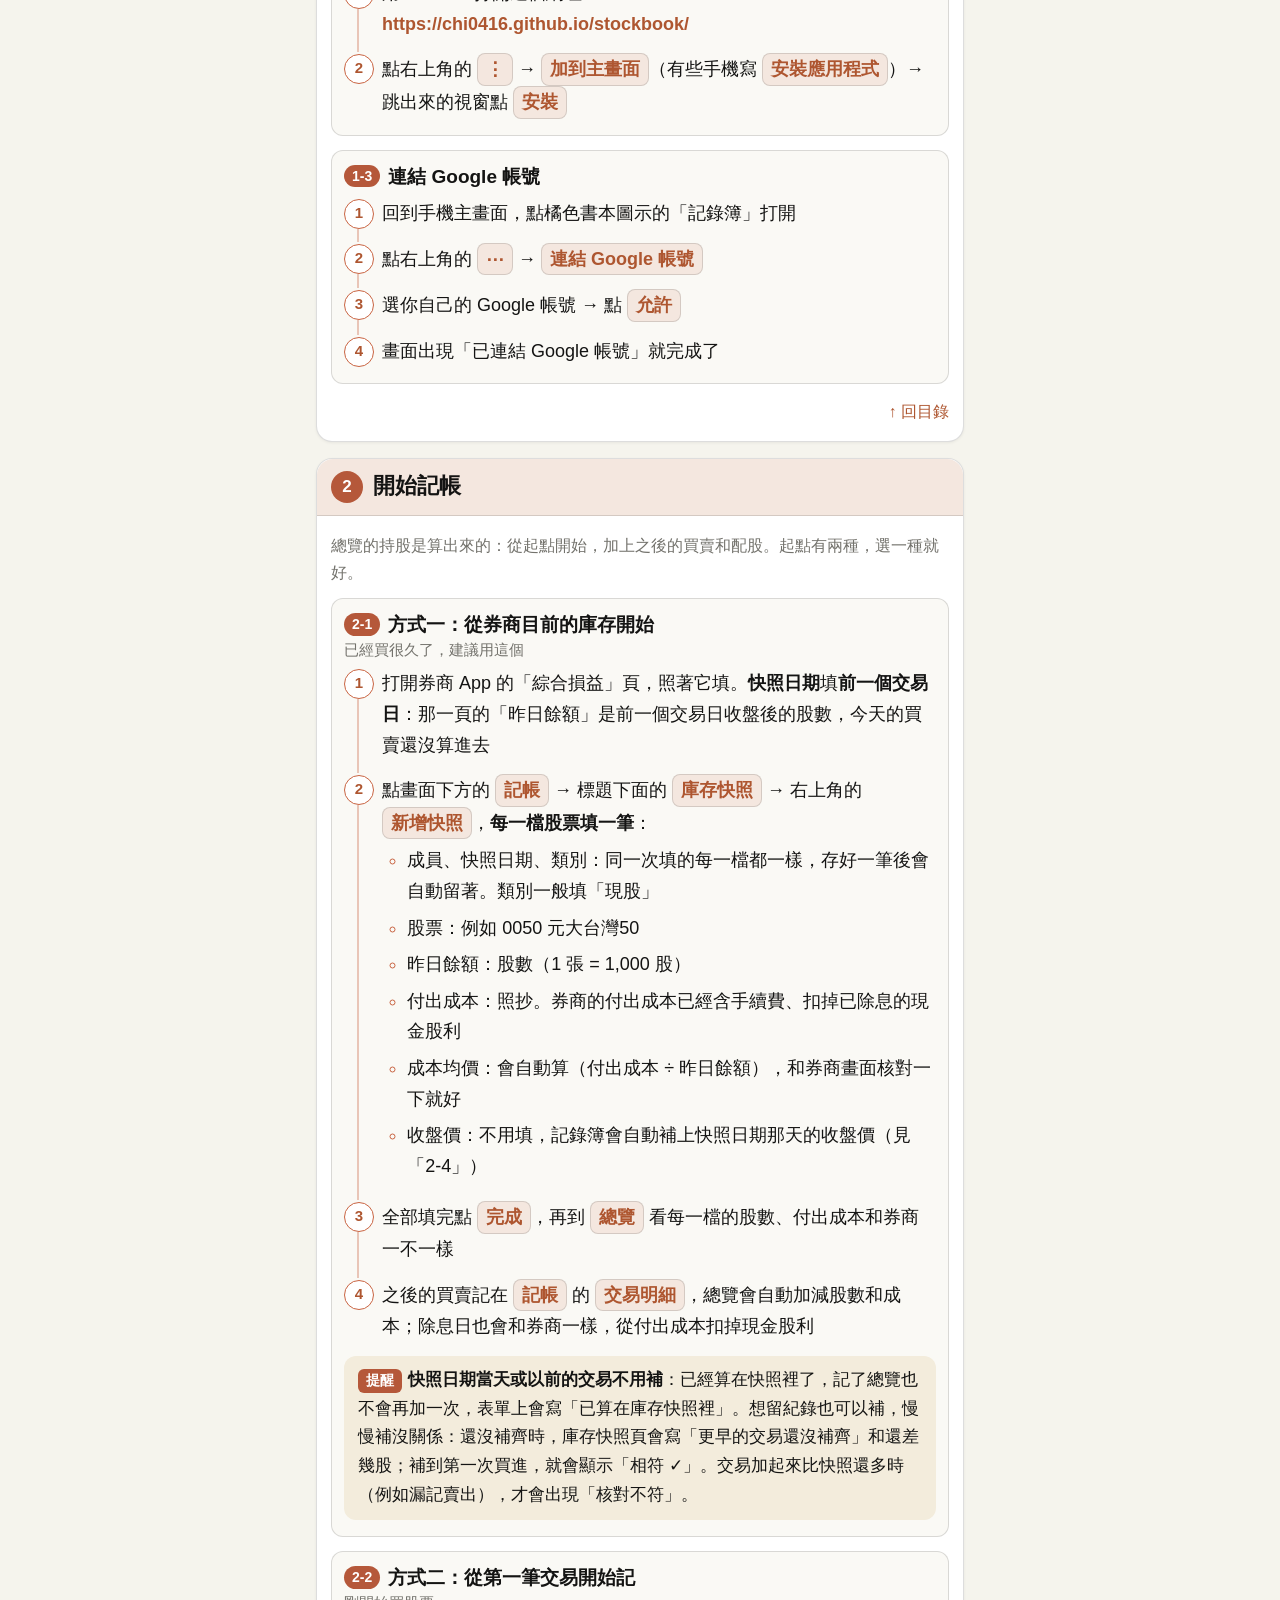
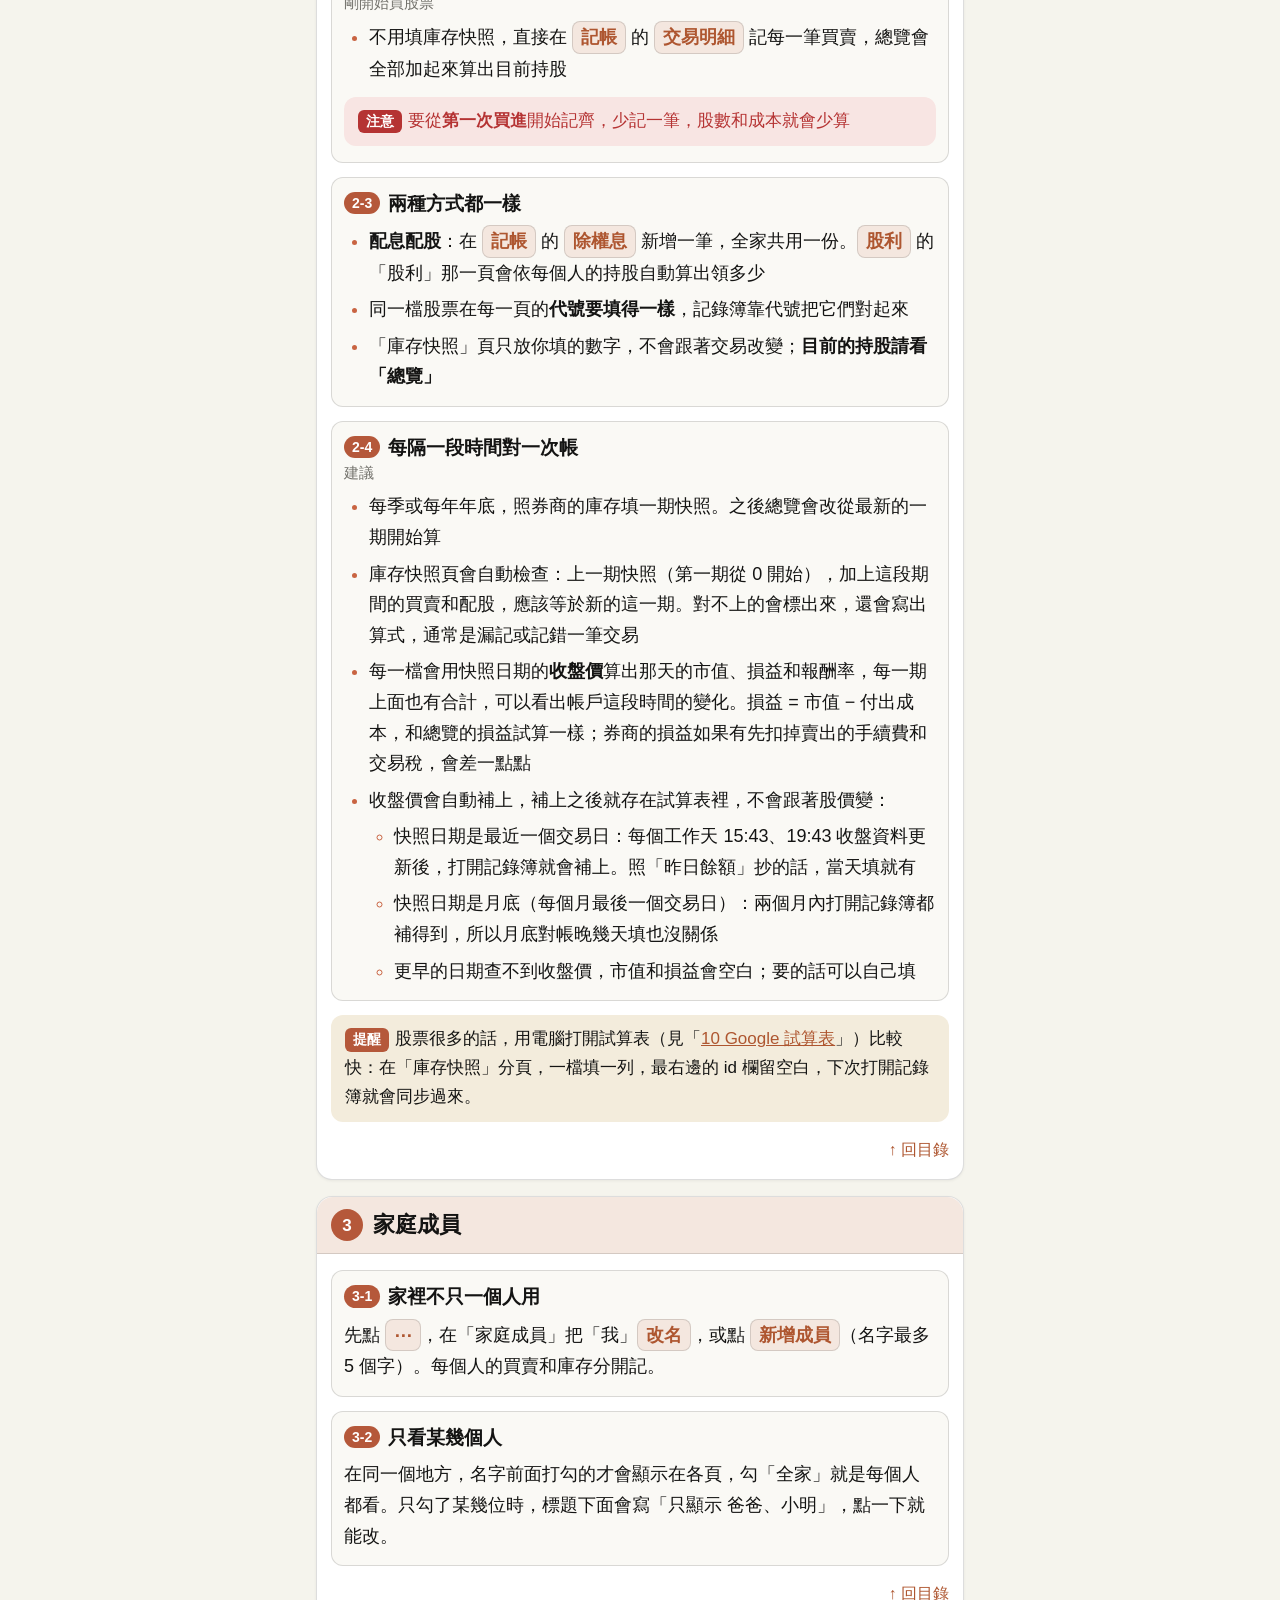
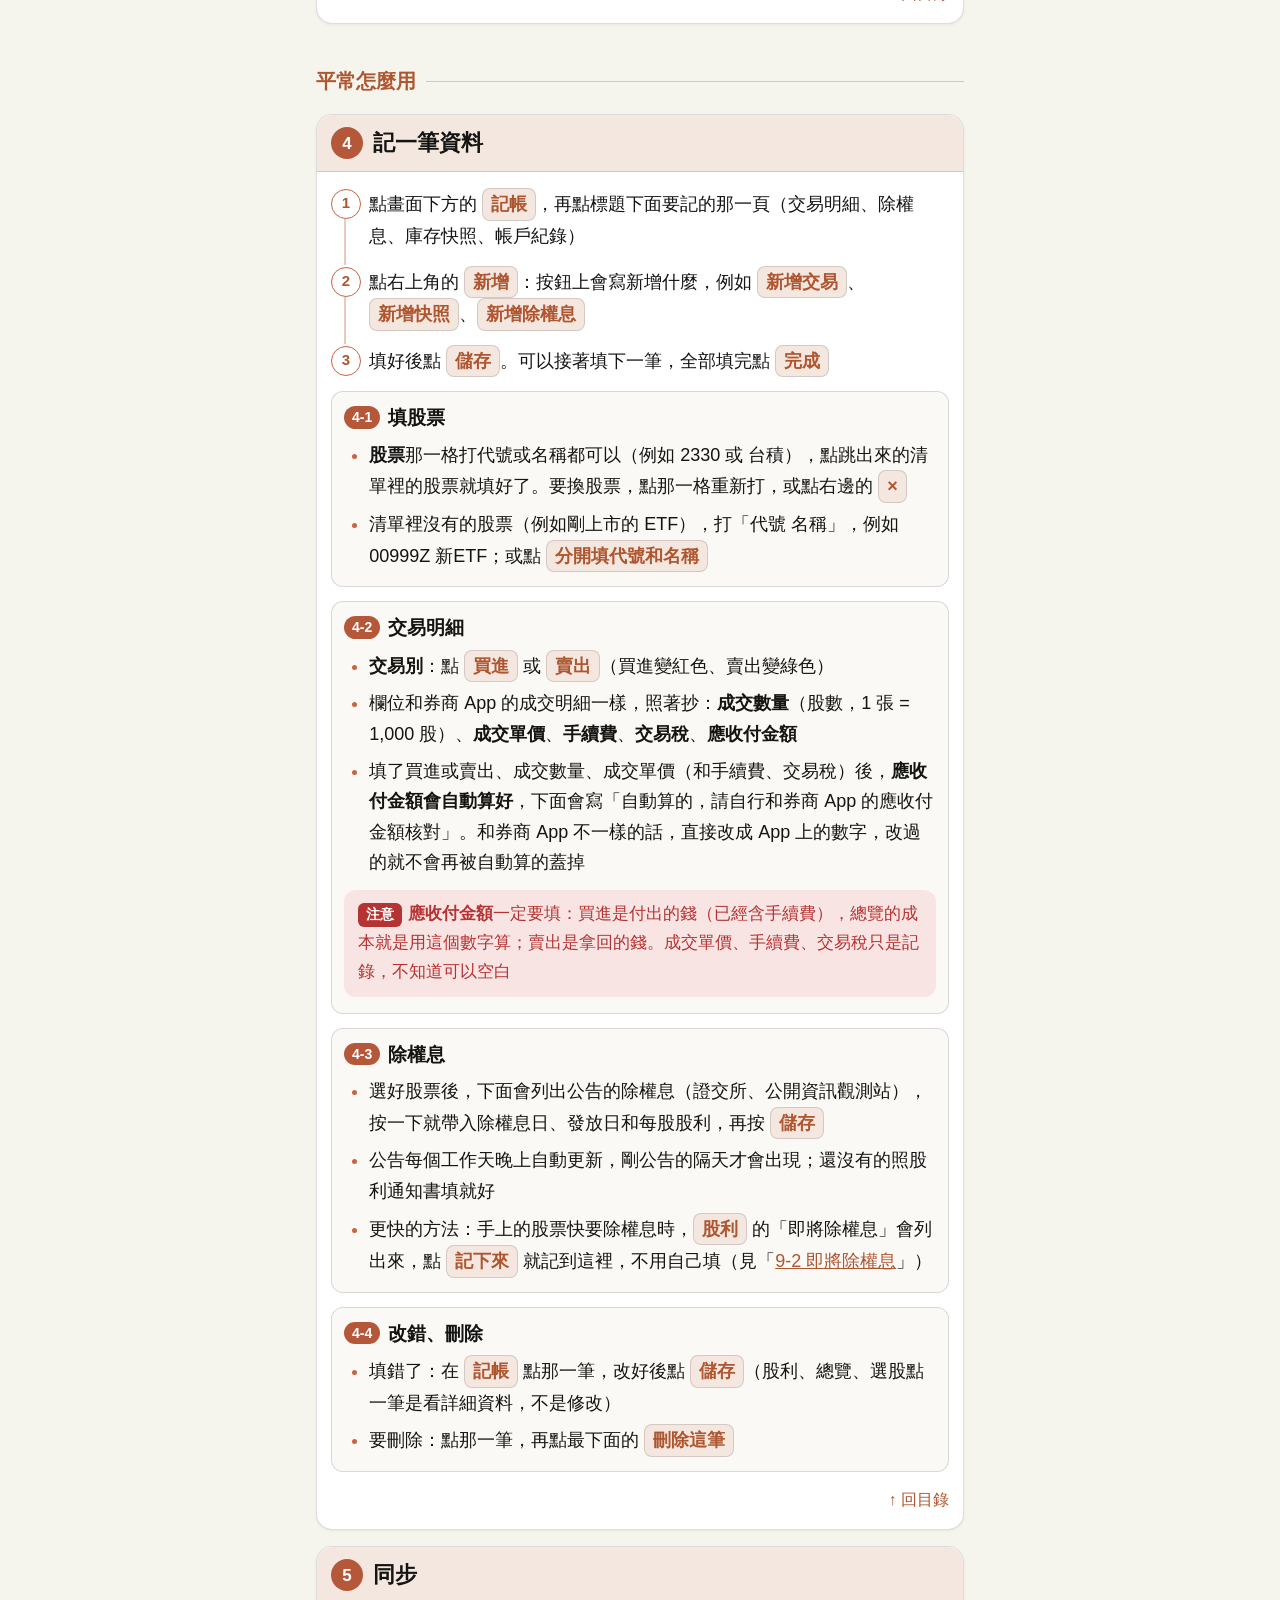
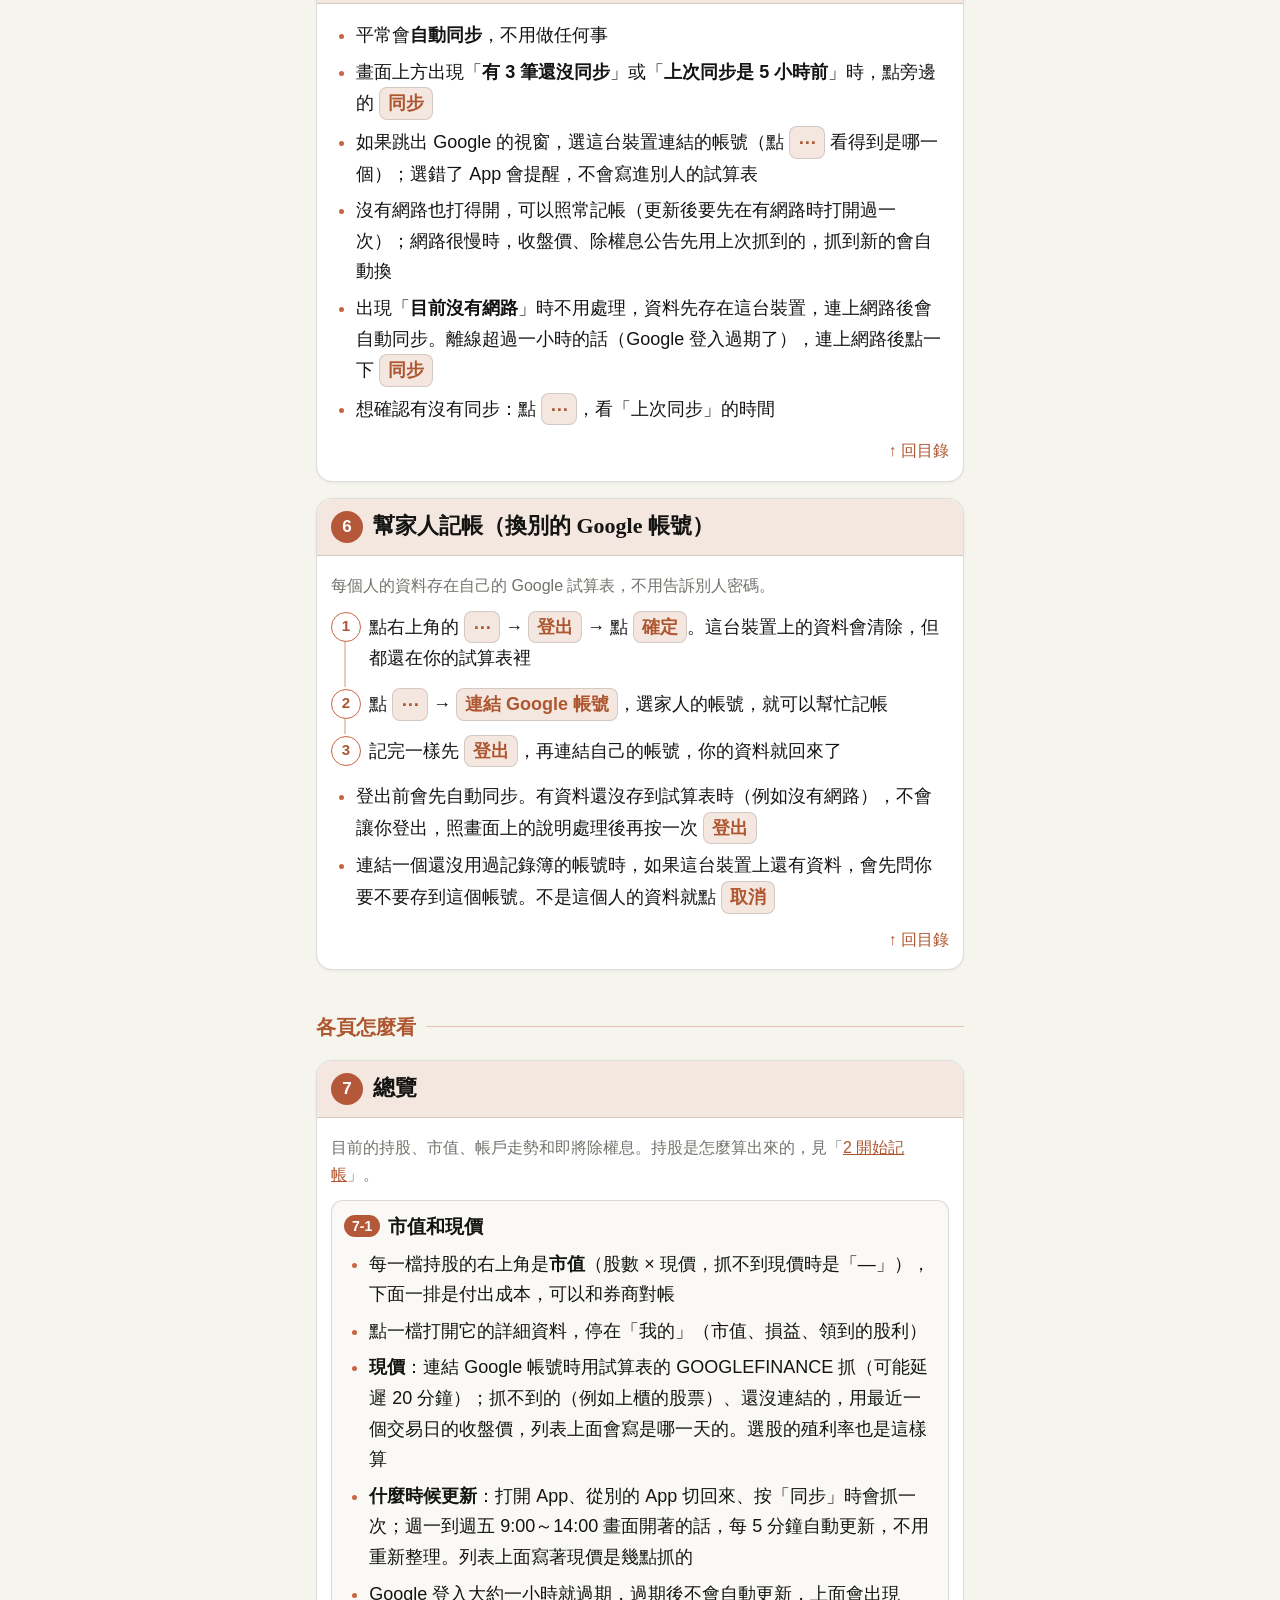
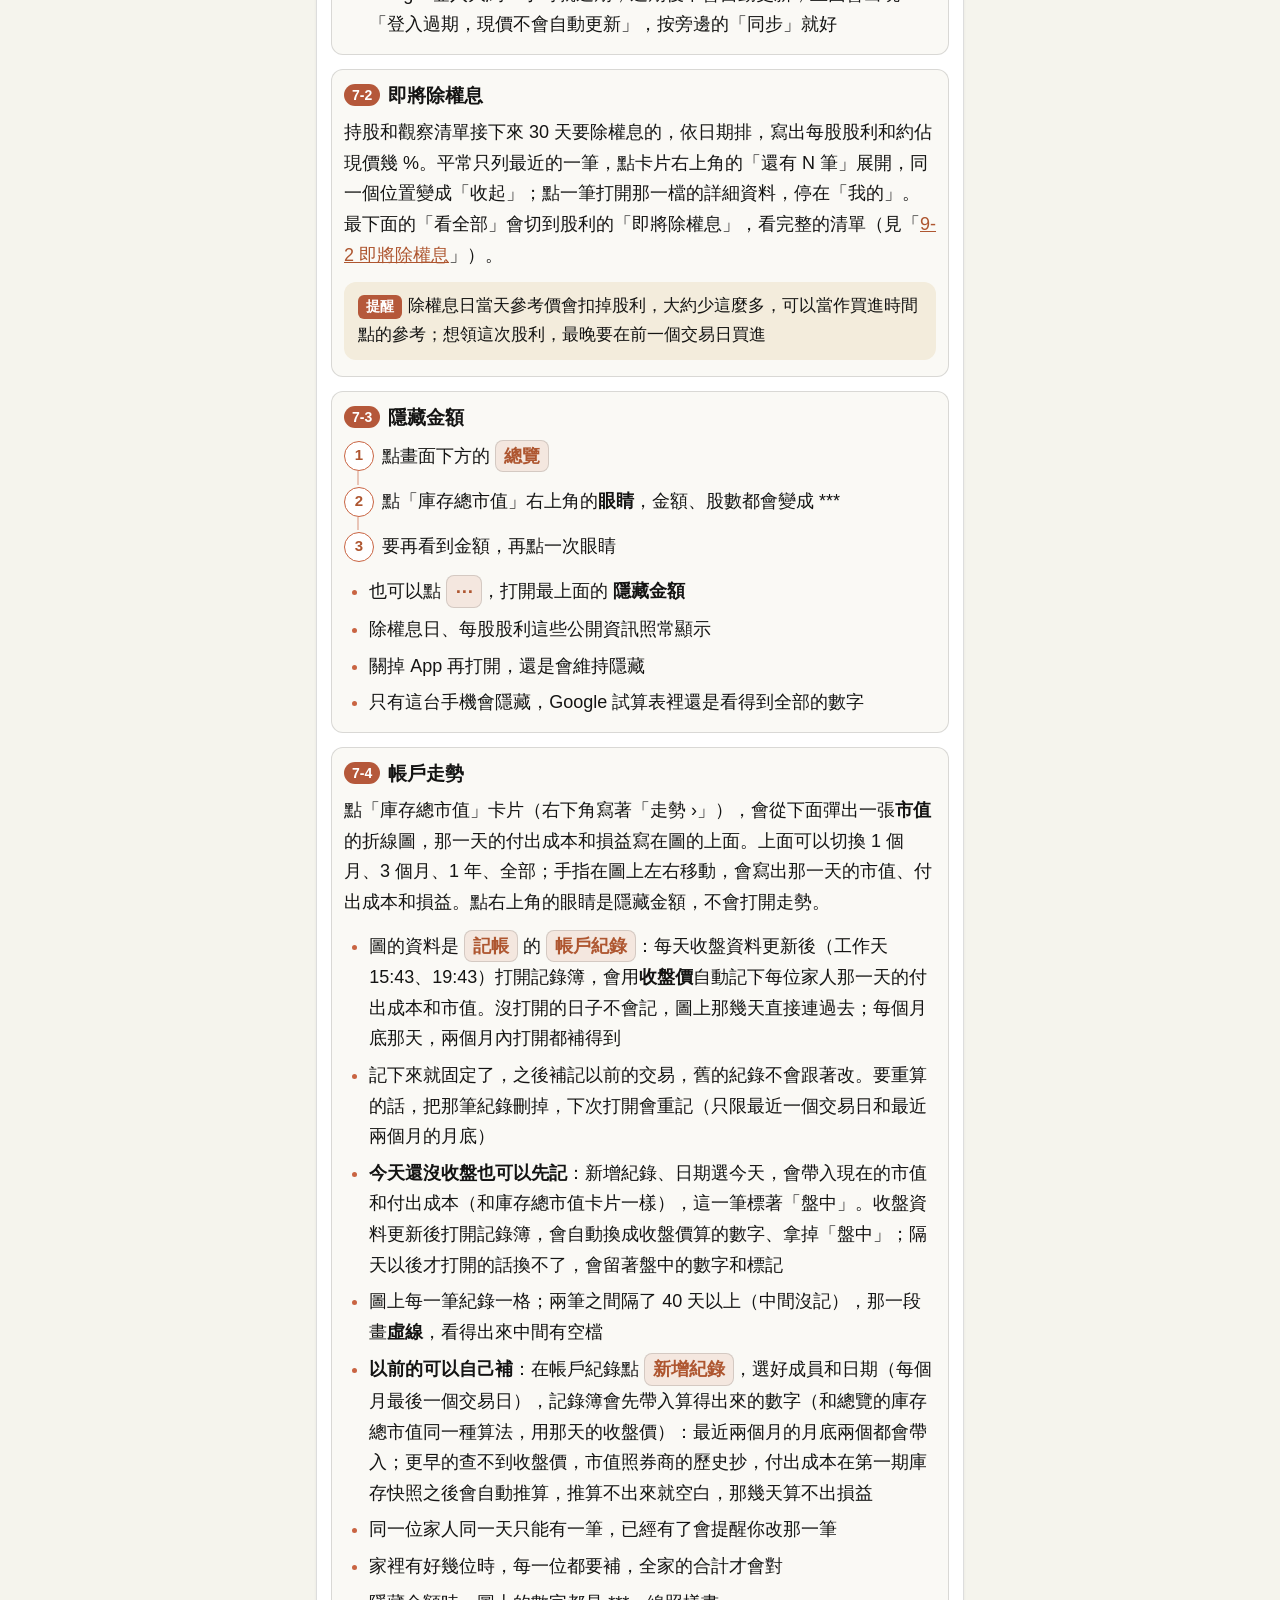
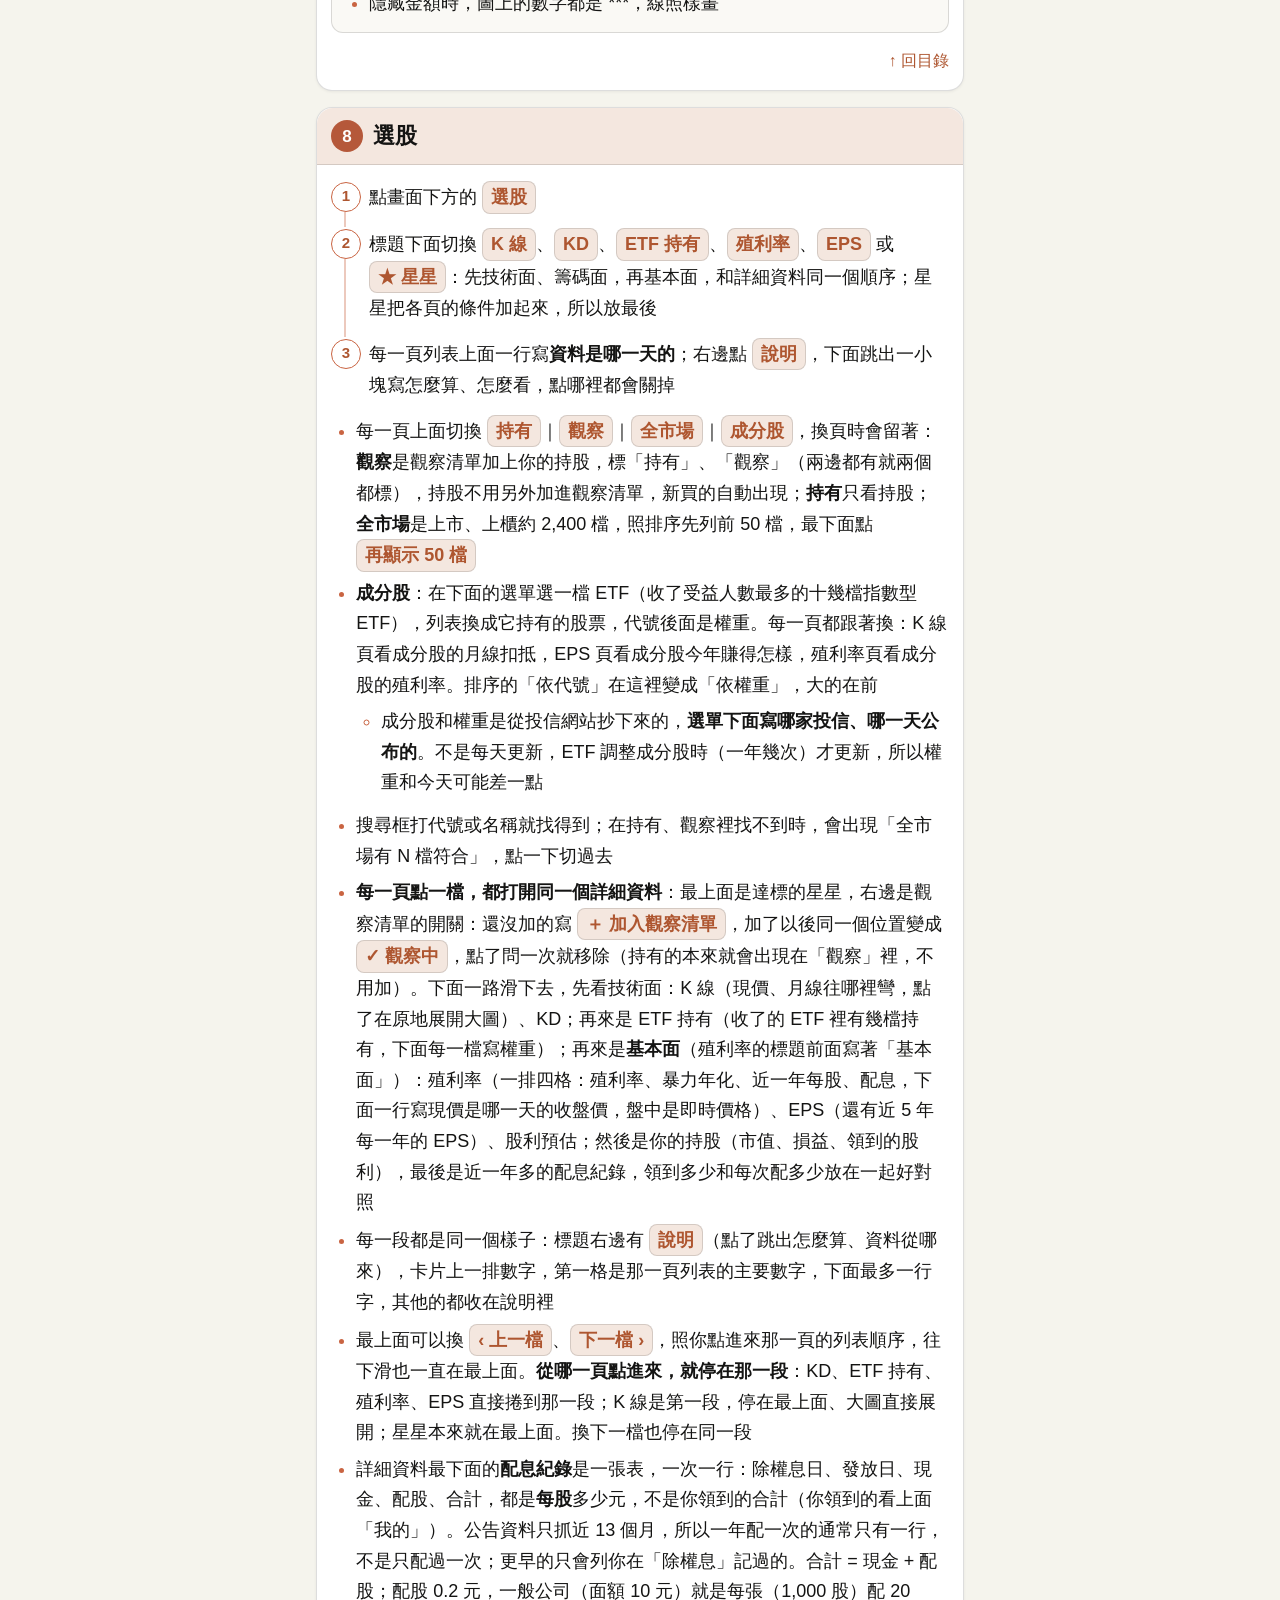
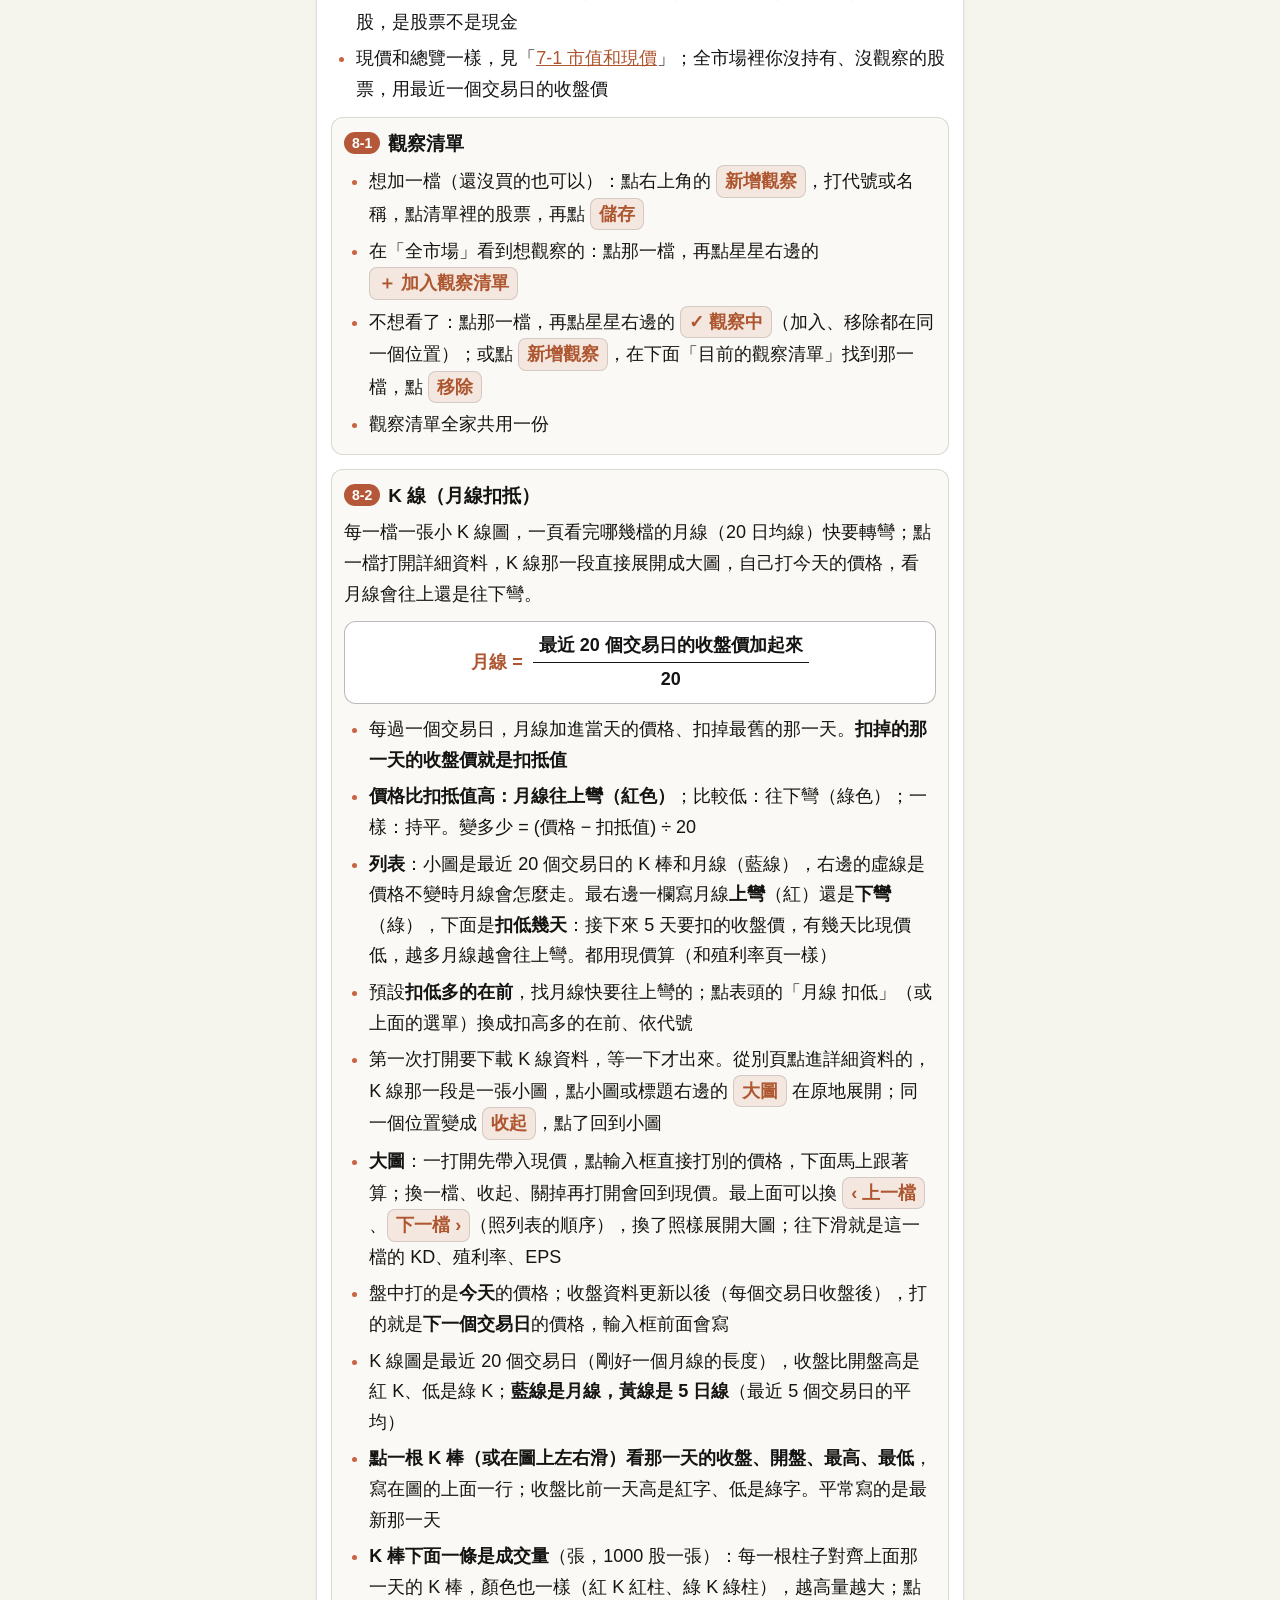
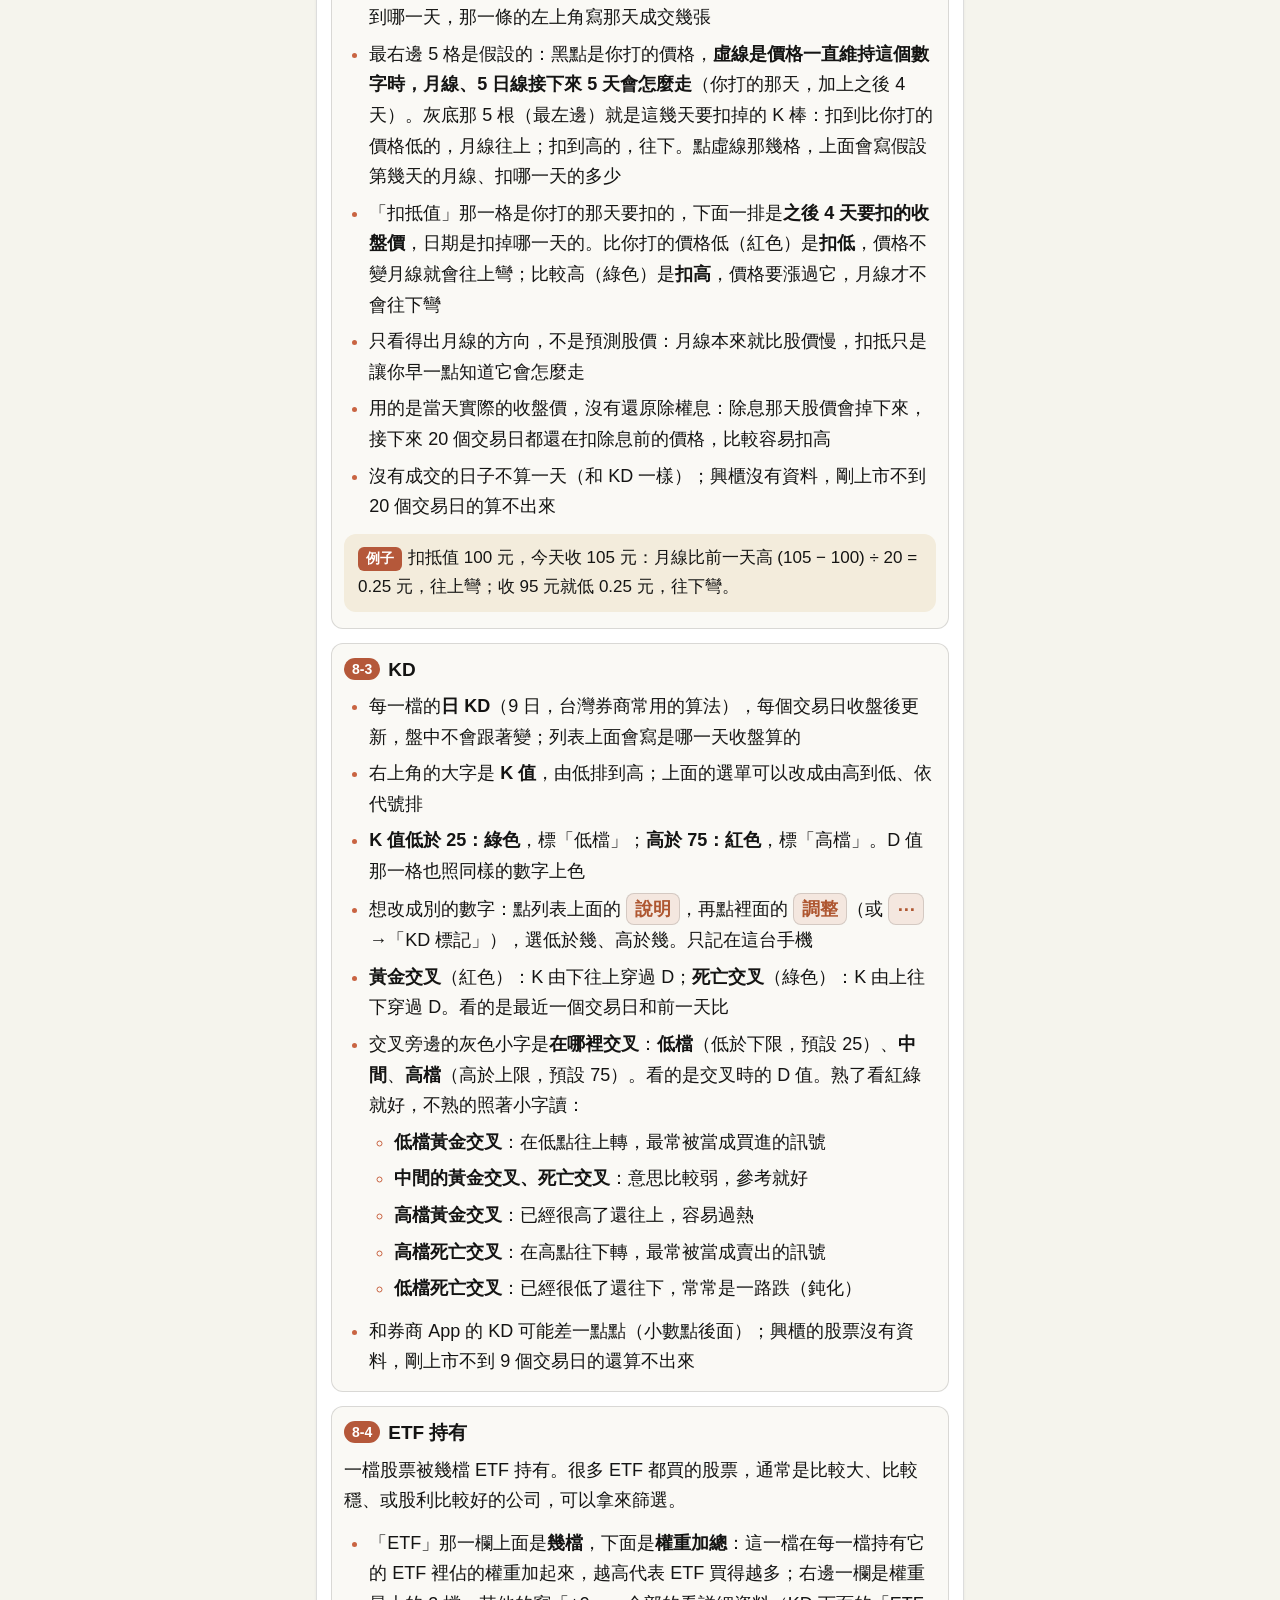
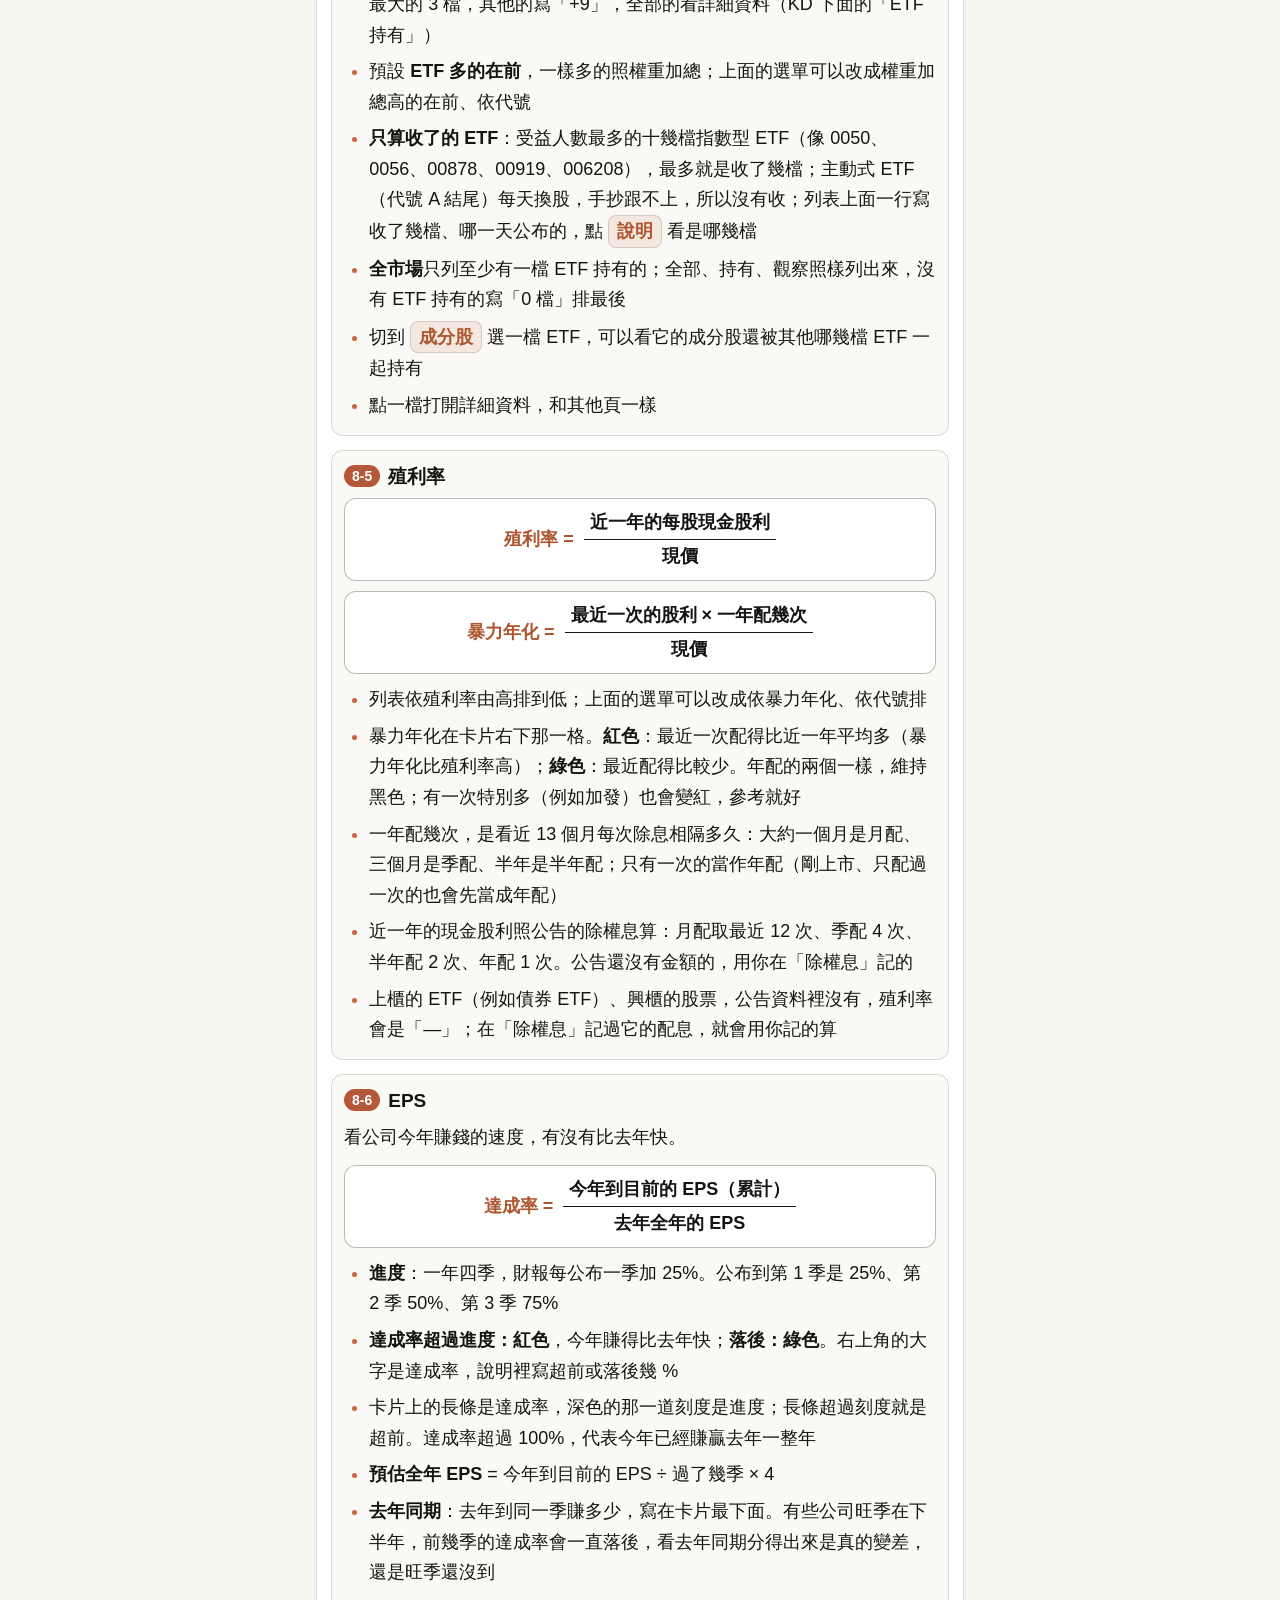
==== commit ca9be466: "更新網站" ====
--- a/help.html
+++ b/help.html
@@ -2,6 +2,7 @@
 <html lang="zh-Hant-TW">
 <head>
   <meta charset="utf-8">
+  <meta http-equiv="Content-Security-Policy" content="default-src 'self'; script-src 'sha256-MmlJ3mum+fACg9tCwvmtXaywaFp7WL7/MStPIq9bSrk='; style-src 'self' 'unsafe-inline'; img-src 'self' data:; object-src 'none'; base-uri 'none'; form-action 'none'">
   <meta name="viewport" content="width=device-width, initial-scale=1, viewport-fit=cover">
   <meta name="theme-color" content="#f5f4ed" media="(prefers-color-scheme: light)">
   <meta name="theme-color" content="#1f1e1d" media="(prefers-color-scheme: dark)">
@@ -10,7 +11,7 @@
   <!-- 給家人看的步驟；字比較大，也可以直接列印
        分成四個大區：開始使用（只做一次）、平常怎麼用、各頁怎麼看（照畫面下方的四格）、其他
        段落編號連續（1–11），小卡編號是「段落-第幾張」；改了段落順序，目錄、開頭的四格和文中的「見『…』」都要跟著改 -->
-  <link rel="stylesheet" href="css/page.css?v=2026.10.18.4">
+  <link rel="stylesheet" href="css/page.css?v=2026.10.30.1">
 </head>
 <body>
 <main>
@@ -25,20 +26,21 @@
       <svg viewBox="0 0 24 24" aria-hidden="true"><rect x="3.5" y="3.5" width="7" height="7" rx="1.8"/><rect x="13.5" y="3.5" width="7" height="7" rx="1.8"/><rect x="3.5" y="13.5" width="7" height="7" rx="1.8"/><rect x="13.5" y="13.5" width="7" height="7" rx="1.8"/></svg>
       <b>總覽</b><small>持股、市值<br>即將除權息</small>
     </a>
-    <a href="#record">
-      <svg viewBox="0 0 24 24" aria-hidden="true"><rect x="4.5" y="3.5" width="15" height="17" rx="2.5"/><path d="M8.5 8.5h7M8.5 12h7M8.5 15.5h4"/></svg>
-      <b>記帳</b><small>交易明細<br>庫存快照</small>
-    </a>
-    <a href="#income">
-      <svg viewBox="0 0 24 24" aria-hidden="true"><circle cx="12" cy="12" r="8.5"/><path d="M14.6 9.3c-.5-.8-1.4-1.3-2.6-1.3-1.5 0-2.6.8-2.6 1.9 0 2.6 5.2 1.4 5.2 4.1 0 1.1-1.1 2-2.6 2-1.2 0-2.2-.5-2.7-1.3M12 6.5V8M12 16v1.5"/></svg>
-      <b>股利</b><small>領了多少<br>除權息<br>現金單</small>
-    </a>
     <a href="#market">
       <svg viewBox="0 0 24 24" aria-hidden="true"><path d="M3.5 17.5 9 11.5l4 4 7.5-8.5"/><path d="M15.5 7h5v5"/></svg>
       <b>選股</b><small>K 線、KD<br>殖利率、EPS<br>ETF、星星</small>
     </a>
+    <a href="#income">
+      <svg viewBox="0 0 24 24" aria-hidden="true"><circle cx="12" cy="12" r="8.5"/><path d="M14.6 9.3c-.5-.8-1.4-1.3-2.6-1.3-1.5 0-2.6.8-2.6 1.9 0 2.6 5.2 1.4 5.2 4.1 0 1.1-1.1 2-2.6 2-1.2 0-2.2-.5-2.7-1.3M12 6.5V8M12 16v1.5"/></svg>
+      <b>股利</b><small>領了多少<br>即將除權息<br>現金單</small>
+    </a>
+    <a href="#record">
+      <svg viewBox="0 0 24 24" aria-hidden="true"><rect x="4.5" y="3.5" width="15" height="17" rx="2.5"/><path d="M8.5 8.5h7M8.5 12h7M8.5 15.5h4"/></svg>
+      <b>記帳</b><small>交易明細<br>除權息<br>庫存快照</small>
+    </a>
   </div>
-  <p class="muted">記帳、股利、選股裡面各有幾頁，在標題下面切換。股利和選股會回到上次看的那一頁；記帳每次都先打開交易明細。</p>
+  <p class="muted">選股、股利、記帳裡面各有幾頁，在標題下面切換。選股和股利會回到上次看的那一頁；記帳每次都先打開交易明細。</p>
+  <p class="muted">自己打的資料（交易、除權息、庫存快照、帳戶紀錄）都在 <b>記帳</b>，在那裡點一筆是<b>修改</b>；其他地方（總覽、股利、選股）點一檔都是打開那一檔的<b>詳細資料</b>，只看不改。</p>
   <p class="muted">清單預設是表格，一檔一列，欄位名稱寫在最上面；點欄位名稱可以照那一欄排序。想看每一筆的完整資料，點右上角的 <b class="btn">⋯</b>，打開 <b>詳細卡片</b>，全部頁面一起換成卡片；只記在這台裝置。</p>
 
   <nav class="toc" id="toc" aria-label="目錄">
@@ -58,8 +60,8 @@
     <p class="toc-part">各頁怎麼看</p>
     <div class="toc-links">
       <a href="#overview"><span class="no">7</span>總覽</a>
-      <a href="#income"><span class="no">8</span>股利</a>
-      <a href="#market"><span class="no">9</span>選股</a>
+      <a href="#market"><span class="no">8</span>選股</a>
+      <a href="#income"><span class="no">9</span>股利</a>
     </div>
     <p class="toc-part">其他</p>
     <div class="toc-links">
@@ -138,7 +140,7 @@
     <div class="sub">
       <h3><span class="tag">2-3</span>兩種方式都一樣</h3>
       <ul>
-        <li><b>配息配股</b>：在 <b class="btn">股利</b> 的 <b class="btn">除權息</b> 新增一筆，全家共用一份。旁邊的「股利」那一頁會依每個人的持股自動算出領多少</li>
+        <li><b>配息配股</b>：在 <b class="btn">記帳</b> 的 <b class="btn">除權息</b> 新增一筆，全家共用一份。<b class="btn">股利</b> 的「股利」那一頁會依每個人的持股自動算出領多少</li>
         <li>同一檔股票在每一頁的<b>代號要填得一樣</b>，記錄簿靠代號把它們對起來</li>
         <li>「庫存快照」頁只放你填的數字，不會跟著交易改變；<b>目前的持股請看「總覽」</b></li>
       </ul>
@@ -185,7 +187,7 @@
   <section id="record">
     <h2><span class="no">4</span>記一筆資料</h2>
     <ol class="steps">
-      <li>點畫面下方的 <b class="btn">記帳</b>（交易明細、庫存快照）或 <b class="btn">股利</b>（除權息），再點標題下面要記的那一頁</li>
+      <li>點畫面下方的 <b class="btn">記帳</b>，再點標題下面要記的那一頁（交易明細、除權息、庫存快照、帳戶紀錄）</li>
       <li>點右上角的 <b class="btn">新增</b>：按鈕上會寫新增什麼，例如 <b class="btn">新增交易</b>、<b class="btn">新增快照</b>、<b class="btn">新增除權息</b></li>
       <li>填好後點 <b class="btn">儲存</b>。可以接著填下一筆，全部填完點 <b class="btn">完成</b></li>
     </ol>
@@ -213,14 +215,14 @@
       <ul>
         <li>選好股票後，下面會列出公告的除權息（證交所、公開資訊觀測站），按一下就帶入除權息日、發放日和每股股利，再按 <b class="btn">儲存</b></li>
         <li>公告每個工作天晚上自動更新，剛公告的隔天才會出現；還沒有的照股利通知書填就好</li>
-        <li>更快的方法：手上的股票快要除權息時，「除權息」頁最上面的即將除權息會列出來，點 <b class="btn">記下來</b> 就記好了，不用自己填（見「<a href="#income">8-2 即將除權息</a>」）</li>
+        <li>更快的方法：手上的股票快要除權息時，<b class="btn">股利</b> 的「即將除權息」會列出來，點 <b class="btn">記下來</b> 就記到這裡，不用自己填（見「<a href="#income">9-2 即將除權息</a>」）</li>
       </ul>
     </div>
 
     <div class="sub">
       <h3><span class="tag">4-4</span>改錯、刪除</h3>
       <ul>
-        <li>填錯了：點那一筆，改好後點 <b class="btn">儲存</b></li>
+        <li>填錯了：在 <b class="btn">記帳</b> 點那一筆，改好後點 <b class="btn">儲存</b>（股利、總覽、選股點一筆是看詳細資料，不是修改）</li>
         <li>要刪除：點那一筆，再點最下面的 <b class="btn">刪除這筆</b></li>
       </ul>
     </div>
@@ -232,8 +234,8 @@
     <ul>
       <li>平常會<b>自動同步</b>，不用做任何事</li>
       <li>畫面上方出現「<b>有 3 筆還沒同步</b>」或「<b>上次同步是 5 小時前</b>」時，點旁邊的 <b class="btn">同步</b></li>
-      <li>如果跳出 Google 的視窗，選自己的帳號就好</li>
-      <li>沒有網路也打得開，可以照常記帳（更新後要先在有網路時打開過一次）</li>
+      <li>如果跳出 Google 的視窗，選這台裝置連結的帳號（點 <b class="btn">⋯</b> 看得到是哪一個）；選錯了 App 會提醒，不會寫進別人的試算表</li>
+      <li>沒有網路也打得開，可以照常記帳（更新後要先在有網路時打開過一次）；網路很慢時，收盤價、除權息公告先用上次抓到的，抓到新的會自動換</li>
       <li>出現「<b>目前沒有網路</b>」時不用處理，資料先存在這台裝置，連上網路後會自動同步。離線超過一小時的話（Google 登入過期了），連上網路後點一下 <b class="btn">同步</b></li>
       <li>想確認有沒有同步：點 <b class="btn">⋯</b>，看「上次同步」的時間</li>
     </ul>
@@ -266,6 +268,7 @@
       <h3><span class="tag">7-1</span>市值和現價</h3>
       <ul>
         <li>每一檔持股的右上角是<b>市值</b>（股數 × 現價，抓不到現價時是「—」），下面一排是付出成本，可以和券商對帳</li>
+        <li>點一檔打開它的詳細資料，停在「我的」（市值、損益、領到的股利）</li>
         <li><b>現價</b>：連結 Google 帳號時用試算表的 GOOGLEFINANCE 抓（可能延遲 20 分鐘）；抓不到的（例如上櫃的股票）、還沒連結的，用最近一個交易日的收盤價，列表上面會寫是哪一天的。選股的殖利率也是這樣算</li>
         <li><b>什麼時候更新</b>：打開 App、從別的 App 切回來、按「同步」時會抓一次；週一到週五 9:00～14:00 畫面開著的話，每 5 分鐘自動更新，不用重新整理。列表上面寫著現價是幾點抓的</li>
         <li>Google 登入大約一小時就過期，過期後不會自動更新，上面會出現「登入過期，現價不會自動更新」，按旁邊的「同步」就好</li>
@@ -274,7 +277,7 @@
 
     <div class="sub">
       <h3><span class="tag">7-2</span>即將除權息</h3>
-      <p>持股和觀察清單接下來 30 天要除權息的，依日期排，寫出每股股利和約佔現價幾 %。平常只列最近的一筆，點下面的「還有 N 筆」展開，再點「收起」。最下面的「看全部」會切到股利的「除權息」頁，看完整的清單（見「<a href="#income">8-2 即將除權息</a>」）。</p>
+      <p>持股和觀察清單接下來 30 天要除權息的，依日期排，寫出每股股利和約佔現價幾 %。平常只列最近的一筆，點卡片右上角的「還有 N 筆」展開，同一個位置變成「收起」；點一筆打開那一檔的詳細資料，停在「我的」。最下面的「看全部」會切到股利的「即將除權息」，看完整的清單（見「<a href="#income">9-2 即將除權息</a>」）。</p>
       <p class="tip"><span class="label">提醒</span>除權息日當天參考價會扣掉股利，大約少這麼多，可以當作買進時間點的參考；想領這次股利，最晚要在前一個交易日買進</p>
     </div>
 
@@ -310,68 +313,8 @@
     <a class="to-toc" href="#toc">↑ 回目錄</a>
   </section>
 
-  <section id="income">
-    <h2><span class="no">8</span>股利</h2>
-    <p class="muted">這裡只放自己的錢，標題下面有三頁：「股利」（每個人領了多少）、「除權息」（全家共用的配息配股，怎麼記見「<a href="#record">4 記一筆資料</a>」，最上面是即將除權息的清單）和「現金單」。殖利率、EPS 在「<a href="#market">9 選股</a>」。</p>
-
-    <div class="sub">
-      <h3><span class="tag">8-1</span>股利統計</h3>
-      <ol class="steps">
-        <li>點畫面下方的 <b class="btn">股利</b>，再點標題下面的 <b class="btn">股利</b></li>
-        <li>點合計下面的 <b class="btn">統計</b></li>
-      </ol>
-      <ul>
-        <li><b>每月股息</b>：每個月領了多少，淡色的是還沒入帳的</li>
-        <li><b>股息來源排行</b>：每一檔佔全部股利的百分比，由多到少排</li>
-        <li>點某個月，下面的排行會改成只算那個月；再點一次同一個月，回到整年</li>
-        <li>點排行裡的某一檔，會列出它每一次配息的日期和金額；再點一次收起來</li>
-        <li>上面的年月選單可以換年份</li>
-      </ul>
-    </div>
-
-    <div class="sub">
-      <h3><span class="tag">8-2</span>即將除權息</h3>
-      <p>總覽「即將除權息」的完整版，在「除權息」頁的最上面。</p>
-      <ol class="steps">
-        <li>點畫面下方的 <b class="btn">股利</b>，再點標題下面的 <b class="btn">除權息</b>（或在總覽的即將除權息點 <b class="btn">看全部</b>）</li>
-      </ol>
-      <ul>
-        <li>持股和觀察清單接下來要除權息的<b>全部</b>都列出來（總覽只列 30 天內），分成<b>本週</b>、<b>下週</b>、<b>之後</b>；平常列前 5 筆，點「還有 N 筆」展開</li>
-        <li>每一筆寫出除權息日、每股股利、約佔現價幾 %、發放日</li>
-        <li><b>持有的</b>：照目前的股數算預估領多少（看好幾位家人時寫每個人的股數）。還沒記在「除權息」的，點 <b class="btn">記下來</b> 就加到下面，基準日股數會自動推算；記過的寫「已記 ✓」；金額還沒公告的，等公告了再記</li>
-        <li>只在觀察清單的沒有股數，不用記</li>
-        <li>點股票名稱，打開那一檔的詳細資料（和選股點一檔打開的一樣）</li>
-        <li>搜尋框有打字時，這一段會先收起來，只找記過的</li>
-      </ul>
-      <p class="tip"><span class="label">提醒</span>除權息日當天參考價會扣掉股利，大約少右邊的 % 那麼多；想領這次股利，最晚要在前一個交易日買進</p>
-    </div>
-
-
-
-    <div class="sub">
-      <h3><span class="tag">8-3</span>現金單</h3>
-      <p>把一檔股票（例如 0050）當成資金池，像銀行存款一樣看能領多少；要用錢時，算出要賣幾股、實拿多少。</p>
-      <ol class="steps">
-        <li>點畫面下方的 <b class="btn">股利</b>，再點標題下面的 <b class="btn">現金單</b></li>
-        <li>第一次點 <b class="btn">設定現金單</b>：選股票，照自己的券商填手續費折數（6 折填 6、2.8 折填 2.8）、折扣方式、整股和零股的最低手續費</li>
-      </ol>
-      <ul>
-        <li><b>最高能提領</b>：全部賣掉，扣掉手續費和證交稅以後實拿多少</li>
-        <li><b>投入</b>是買進花的錢，<b>已提領</b>是賣出拿回的錢，<b>股利</b>是這段時間領的現金股利；<b>賺了</b> = 最高能提領 + 已提領 + 股利 − 投入。有庫存快照的話，從最近一期快照開始算，投入包含快照的付出成本</li>
-        <li>要用錢時點 <b class="btn">10 萬</b>、<b class="btn">20 萬</b>，或 <b class="btn">自己填</b>（35000、3.5萬都可以）：寫出要賣幾股、實拿多少，<b>實拿不會超過</b>這個金額（股數無條件捨去）</li>
-        <li>一張以上時，整張和零股要分兩筆下單，手續費各算一次</li>
-        <li>證交稅：股票 0.3%，ETF 0.1%，債券 ETF 免稅。手續費、證交稅元以下捨去，和券商可能差 1 元</li>
-        <li><b>月退</b>的券商是先收原價、下個月才退折扣，所以提領當下用原價算</li>
-        <li>每位家人各設定一檔，手續費也各自填；點卡片最下面的 <b class="btn">設定</b> 修改</li>
-      </ul>
-      <p class="tip"><span class="label">提醒</span>用現價估算，零股的成交價可能和現價差一點；賣完記得到「記帳」記一筆賣出，這裡的數字才會跟著變</p>
-    </div>
-
-    <a class="to-toc" href="#toc">↑ 回目錄</a>
-  </section>
-
   <section id="market">
-    <h2><span class="no">9</span>選股</h2>
+    <h2><span class="no">8</span>選股</h2>
     <ol class="steps">
       <li>點畫面下方的 <b class="btn">選股</b></li>
       <li>標題下面切換 <b class="btn">K 線</b>、<b class="btn">KD</b>、<b class="btn">ETF 持有</b>、<b class="btn">殖利率</b>、<b class="btn">EPS</b> 或 <b class="btn">★ 星星</b>：先技術面、籌碼面，再基本面，和詳細資料同一個順序；星星把各頁的條件加起來，所以放最後</li>
@@ -386,7 +329,7 @@
         </ul>
       </li>
       <li>搜尋框打代號或名稱就找得到；在持有、觀察裡找不到時，會出現「全市場有 N 檔符合」，點一下切過去</li>
-      <li><b>每一頁點一檔，都打開同一個詳細資料</b>：最上面是達標的星星，沒有持有、也還沒在觀察清單的，右邊有 <b class="btn">＋ 加入觀察清單</b>（持有的本來就會出現在「觀察」裡）。下面一路滑下去，先看技術面：K 線（現價、月線往哪裡彎，點了在原地展開大圖）、KD；再來是 ETF 持有（收了的 ETF 裡有幾檔持有，下面每一檔寫權重）；再來是<b>基本面</b>（殖利率的標題前面寫著「基本面」）：殖利率（一排四格：殖利率、暴力年化、近一年每股、配息，下面一行寫現價是哪一天的收盤價，盤中是即時價格）、EPS（還有近 5 年每一年的 EPS）、股利預估；然後是你的持股（市值、損益、領到的股利），最後是近一年多的配息紀錄，領到多少和每次配多少放在一起好對照。已經在觀察清單的，最下面可以 <b class="btn">從觀察清單移除</b></li>
+      <li><b>每一頁點一檔，都打開同一個詳細資料</b>：最上面是達標的星星，右邊是觀察清單的開關：還沒加的寫 <b class="btn">＋ 加入觀察清單</b>，加了以後同一個位置變成 <b class="btn">✓ 觀察中</b>，點了問一次就移除（持有的本來就會出現在「觀察」裡，不用加）。下面一路滑下去，先看技術面：K 線（現價、月線往哪裡彎，點了在原地展開大圖）、KD；再來是 ETF 持有（收了的 ETF 裡有幾檔持有，下面每一檔寫權重）；再來是<b>基本面</b>（殖利率的標題前面寫著「基本面」）：殖利率（一排四格：殖利率、暴力年化、近一年每股、配息，下面一行寫現價是哪一天的收盤價，盤中是即時價格）、EPS（還有近 5 年每一年的 EPS）、股利預估；然後是你的持股（市值、損益、領到的股利），最後是近一年多的配息紀錄，領到多少和每次配多少放在一起好對照</li>
       <li>每一段都是同一個樣子：標題右邊有 <b class="btn">說明</b>（點了跳出怎麼算、資料從哪來），卡片上一排數字，第一格是那一頁列表的主要數字，下面最多一行字，其他的都收在說明裡</li>
       <li>最上面可以換 <b class="btn">‹ 上一檔</b>、<b class="btn">下一檔 ›</b>，照你點進來那一頁的列表順序，往下滑也一直在最上面。<b>從哪一頁點進來，就停在那一段</b>：KD、ETF 持有、殖利率、EPS 直接捲到那一段；K 線是第一段，停在最上面、大圖直接展開；星星本來就在最上面。換下一檔也停在同一段</li>
       <li>詳細資料最下面的<b>配息紀錄</b>是一張表，一次一行：除權息日、發放日、現金、配股、合計，都是<b>每股</b>多少元，不是你領到的合計（你領到的看上面「我的」）。公告資料只抓近 13 個月，所以一年配一次的通常只有一行，不是只配過一次；更早的只會列你在「除權息」記過的。合計 = 現金 + 配股；配股 0.2 元，一般公司（面額 10 元）就是每張（1,000 股）配 20 股，是股票不是現金</li>
@@ -394,17 +337,17 @@
     </ul>
 
     <div class="sub">
-      <h3><span class="tag">9-1</span>觀察清單</h3>
+      <h3><span class="tag">8-1</span>觀察清單</h3>
       <ul>
         <li>想加一檔（還沒買的也可以）：點右上角的 <b class="btn">新增觀察</b>，打代號或名稱，點清單裡的股票，再點 <b class="btn">儲存</b></li>
         <li>在「全市場」看到想觀察的：點那一檔，再點星星右邊的 <b class="btn">＋ 加入觀察清單</b></li>
-        <li>不想看了：點 <b class="btn">新增觀察</b>，在下面「目前的觀察清單」找到那一檔，點 <b class="btn">移除</b>；或點那一檔，點 <b class="btn">從觀察清單移除</b></li>
+        <li>不想看了：點那一檔，再點星星右邊的 <b class="btn">✓ 觀察中</b>（加入、移除都在同一個位置）；或點 <b class="btn">新增觀察</b>，在下面「目前的觀察清單」找到那一檔，點 <b class="btn">移除</b></li>
         <li>觀察清單全家共用一份</li>
       </ul>
     </div>
 
     <div class="sub">
-      <h3><span class="tag">9-2</span>K 線（月線扣抵）</h3>
+      <h3><span class="tag">8-2</span>K 線（月線扣抵）</h3>
       <p>每一檔一張小 K 線圖，一頁看完哪幾檔的月線（20 日均線）快要轉彎；點一檔打開詳細資料，K 線那一段直接展開成大圖，自己打今天的價格，看月線會往上還是往下彎。</p>
       <div class="formula"><b>月線 =</b><span class="frac"><span>最近 20 個交易日的收盤價加起來</span><span>20</span></span></div>
       <ul>
@@ -412,11 +355,12 @@
         <li><b>價格比扣抵值高：月線往上彎（紅色）</b>；比較低：往下彎（綠色）；一樣：持平。變多少 = (價格 − 扣抵值) ÷ 20</li>
         <li><b>列表</b>：小圖是最近 20 個交易日的 K 棒和月線（藍線），右邊的虛線是價格不變時月線會怎麼走。最右邊一欄寫月線<b>上彎</b>（紅）還是<b>下彎</b>（綠），下面是<b>扣低幾天</b>：接下來 5 天要扣的收盤價，有幾天比現價低，越多月線越會往上彎。都用現價算（和殖利率頁一樣）</li>
         <li>預設<b>扣低多的在前</b>，找月線快要往上彎的；點表頭的「月線 扣低」（或上面的選單）換成扣高多的在前、依代號</li>
-        <li>第一次打開要下載 K 線資料，等一下才出來。從別頁點進詳細資料的，K 線那一段是一張小圖，點了一樣在原地展開大圖；標題右邊 <b class="btn">收起</b> 回到小圖</li>
+        <li>第一次打開要下載 K 線資料，等一下才出來。從別頁點進詳細資料的，K 線那一段是一張小圖，點小圖或標題右邊的 <b class="btn">大圖</b> 在原地展開；同一個位置變成 <b class="btn">收起</b>，點了回到小圖</li>
         <li><b>大圖</b>：一打開先帶入現價，點輸入框直接打別的價格，下面馬上跟著算；換一檔、收起、關掉再打開會回到現價。最上面可以換 <b class="btn">‹ 上一檔</b>、<b class="btn">下一檔 ›</b>（照列表的順序），換了照樣展開大圖；往下滑就是這一檔的 KD、殖利率、EPS</li>
         <li>盤中打的是<b>今天</b>的價格；收盤資料更新以後（每個交易日收盤後），打的就是<b>下一個交易日</b>的價格，輸入框前面會寫</li>
         <li>K 線圖是最近 20 個交易日（剛好一個月線的長度），收盤比開盤高是紅 K、低是綠 K；<b>藍線是月線，黃線是 5 日線</b>（最近 5 個交易日的平均）</li>
         <li><b>點一根 K 棒（或在圖上左右滑）看那一天的收盤、開盤、最高、最低</b>，寫在圖的上面一行；收盤比前一天高是紅字、低是綠字。平常寫的是最新那一天</li>
+        <li><b>K 棒下面一條是成交量</b>（張，1000 股一張）：每一根柱子對齊上面那一天的 K 棒，顏色也一樣（紅 K 紅柱、綠 K 綠柱），越高量越大；點到哪一天，那一條的左上角寫那天成交幾張</li>
         <li>最右邊 5 格是假設的：黑點是你打的價格，<b>虛線是價格一直維持這個數字時，月線、5 日線接下來 5 天會怎麼走</b>（你打的那天，加上之後 4 天）。灰底那 5 根（最左邊）就是這幾天要扣掉的 K 棒：扣到比你打的價格低的，月線往上；扣到高的，往下。點虛線那幾格，上面會寫假設第幾天的月線、扣哪一天的多少</li>
         <li>「扣抵值」那一格是你打的那天要扣的，下面一排是<b>之後 4 天要扣的收盤價</b>，日期是扣掉哪一天的。比你打的價格低（紅色）是<b>扣低</b>，價格不變月線就會往上彎；比較高（綠色）是<b>扣高</b>，價格要漲過它，月線才不會往下彎</li>
         <li>只看得出月線的方向，不是預測股價：月線本來就比股價慢，扣抵只是讓你早一點知道它會怎麼走</li>
@@ -427,7 +371,7 @@
     </div>
 
     <div class="sub">
-      <h3><span class="tag">9-3</span>KD</h3>
+      <h3><span class="tag">8-3</span>KD</h3>
       <ul>
         <li>每一檔的<b>日 KD</b>（9 日，台灣券商常用的算法），每個交易日收盤後更新，盤中不會跟著變；列表上面會寫是哪一天收盤算的</li>
         <li>右上角的大字是 <b>K 值</b>，由低排到高；上面的選單可以改成由高到低、依代號排</li>
@@ -448,7 +392,7 @@
     </div>
 
     <div class="sub">
-      <h3><span class="tag">9-4</span>ETF 持有</h3>
+      <h3><span class="tag">8-4</span>ETF 持有</h3>
       <p>一檔股票被幾檔 ETF 持有。很多 ETF 都買的股票，通常是比較大、比較穩、或股利比較好的公司，可以拿來篩選。</p>
       <ul>
         <li>「ETF」那一欄上面是<b>幾檔</b>，下面是<b>權重加總</b>：這一檔在每一檔持有它的 ETF 裡佔的權重加起來，越高代表 ETF 買得越多；右邊一欄是權重最大的 3 檔，其他的寫「+9」，全部的看詳細資料（KD 下面的「ETF 持有」）</li>
@@ -461,7 +405,7 @@
     </div>
 
     <div class="sub">
-      <h3><span class="tag">9-5</span>殖利率</h3>
+      <h3><span class="tag">8-5</span>殖利率</h3>
       <div class="formula"><b>殖利率 =</b><span class="frac"><span>近一年的每股現金股利</span><span>現價</span></span></div>
       <div class="formula"><b>暴力年化 =</b><span class="frac"><span>最近一次的股利 × 一年配幾次</span><span>現價</span></span></div>
       <ul>
@@ -473,7 +417,7 @@
       </ul>
     </div>
     <div class="sub">
-      <h3><span class="tag">9-6</span>EPS</h3>
+      <h3><span class="tag">8-6</span>EPS</h3>
       <p>看公司今年賺錢的速度，有沒有比去年快。</p>
       <div class="formula"><b>達成率 =</b><span class="frac"><span>今年到目前的 EPS（累計）</span><span>去年全年的 EPS</span></span></div>
       <ul>
@@ -482,8 +426,10 @@
         <li>卡片上的長條是達成率，深色的那一道刻度是進度；長條超過刻度就是超前。達成率超過 100%，代表今年已經賺贏去年一整年</li>
         <li><b>預估全年 EPS</b> = 今年到目前的 EPS ÷ 過了幾季 × 4</li>
         <li><b>去年同期</b>：去年到同一季賺多少，寫在卡片最下面。有些公司旺季在下半年，前幾季的達成率會一直落後，看去年同期分得出來是真的變差，還是旺季還沒到</li>
-        <li>列表依超前多少排；上面的選單可以改成依同期成長、依預估殖利率、依代號排</li>
+        <li>列表依超前多少排；上面的選單可以改成依同期成長、依預估殖利率、依公布日期、依代號排</li>
         <li>EPS 是公開資訊觀測站的財報，每個工作天晚上更新。財報一季公布一次，一般公司第 1 季 5/15、第 2 季 8/14、第 3 季 11/14、全年隔年 3/31 前公布；列表上面會寫公布到第幾季</li>
+        <li><b>財報季</b>：公司是陸續公布的，有些會先公布下一季。列表上面那行會寫下一季已經有幾家（例如「第 3 季財報已有 42 家」），代號後面標出到第幾季：先公布的是粉紅底的 <b>Q3</b>；等大部分公司都公布了，還沒公布的變成灰底的 <b>Q2</b>。排序選「依公布日期」，最近公布的在最前面；點進去，EPS 標題右邊寫「第 3 季財報 10/28 公布」（每天晚上更新時第一次抓到的那天）</li>
+        <li>這裡的 EPS 是送到觀測站的正式財報。有些公司在法說會先講了 EPS，新聞已經有了，這裡要等正式財報送出後才會更新</li>
         <li>1～5 月今年第 1 季還沒公布時，看的是去年跟前年比，卡片上會寫年份</li>
         <li>ETF、興櫃沒有 EPS，這一頁不會列出（列表上面會寫有幾檔沒列）；去年虧損、今年才上市的，算不出達成率</li>
         <li>去年全年賺不到 0.5 元的，基期很低，今年多賺一點達成率就會上千 %，卡片上會提醒參考就好</li>
@@ -491,7 +437,7 @@
       <p class="tip"><span class="label">例子</span>去年全年賺 10 元，今年第 1 季就賺了 4 元：達成率 40%，進度 25%，超前 15%，預估全年 EPS 大約 16 元。</p>
     </div>
     <div class="sub">
-      <h3><span class="tag">9-7</span>股利預估</h3>
+      <h3><span class="tag">8-7</span>股利預估</h3>
       <p>在 EPS 頁每張卡片的最下面一行。用今年的 EPS 和這家公司過去的配息習慣，推算今年賺的錢會配多少現金股利（年配的通常隔年夏天除息），可以提前佈局。</p>
       <div class="formula"><b>預估每股配 =</b><span>預估全年 EPS × 配息率</span></div>
       <div class="formula"><b>配息率 =</b><span class="frac"><span>近 3 年配的現金股利加起來</span><span>近 3 年的 EPS 加起來</span></span></div>
@@ -508,7 +454,7 @@
     </div>
 
     <div class="sub">
-      <h3><span class="tag">9-8</span>★ 星星</h3>
+      <h3><span class="tag">8-8</span>★ 星星</h3>
       <p>自己定幾個條件，每達到一個就給一顆 ★，星星最多的就是最符合你條件的股票。</p>
       <ul>
         <li>條件在 <b class="btn">⋯</b> →「星星條件」打勾、選數字（星星頁上面的 <b class="btn">說明</b> 裡的 <b class="btn">調整</b> 也可以打開），只記在這台手機：
@@ -520,6 +466,65 @@
         <li>想找還沒注意到的股票，切到 <b class="btn">全市場</b>；只想比自己的，用 <b class="btn">全部</b>、<b class="btn">持有</b> 或 <b class="btn">觀察</b></li>
         <li>星星只是照你定的條件挑出來，不代表一定會漲或一定該買</li>
       </ul>
+    </div>
+
+    <a class="to-toc" href="#toc">↑ 回目錄</a>
+  </section>
+
+  <section id="income">
+    <h2><span class="no">9</span>股利</h2>
+    <p class="muted">這裡只看自己的錢、不改資料，標題下面有三頁：「股利」（每個人領了多少）、「即將除權息」和「現金單」。點一筆打開那一檔的詳細資料，停在「我的」；要改配息配股，到 <b class="btn">記帳</b> 的 <b class="btn">除權息</b>（見「<a href="#record">4 記一筆資料</a>」）。殖利率、EPS 在「<a href="#market">8 選股</a>」。</p>
+
+    <div class="sub">
+      <h3><span class="tag">9-1</span>股利統計</h3>
+      <ol class="steps">
+        <li>點畫面下方的 <b class="btn">股利</b>，再點標題下面的 <b class="btn">股利</b></li>
+        <li>點合計下面的 <b class="btn">統計</b></li>
+      </ol>
+      <ul>
+        <li><b>每月股息</b>：每個月領了多少，淡色的是還沒入帳的</li>
+        <li><b>股息來源排行</b>：每一檔佔全部股利的百分比，由多到少排</li>
+        <li>點某個月，下面的排行會改成只算那個月；再點一次同一個月，回到整年</li>
+        <li>點排行裡的某一檔，會列出它每一次配息的日期和金額；再點一次收起來</li>
+        <li>上面的年月選單可以換年份</li>
+      </ul>
+    </div>
+
+    <div class="sub">
+      <h3><span class="tag">9-2</span>即將除權息</h3>
+      <p>總覽「即將除權息」的完整版。</p>
+      <ol class="steps">
+        <li>點畫面下方的 <b class="btn">股利</b>，再點標題下面的 <b class="btn">即將除權息</b>（或在總覽的即將除權息點 <b class="btn">看全部</b>）</li>
+      </ol>
+      <ul>
+        <li>持股和觀察清單接下來要除權息的<b>全部</b>都列出來（總覽只列 30 天內），分成<b>本週</b>、<b>下週</b>、<b>之後</b></li>
+        <li>每一筆寫出除權息日、每股股利、約佔現價幾 %、發放日</li>
+        <li><b>持有的</b>：照目前的股數算預估領多少（看好幾位家人時寫每個人的股數）。還沒記的，點 <b class="btn">記下來</b> 就加到記帳的「除權息」，基準日股數會自動推算；記過的寫「已記 ✓」；金額還沒公告的，等公告了再記</li>
+        <li>只在觀察清單的沒有股數，不用記</li>
+        <li>點一筆打開那一檔的詳細資料（和選股點一檔打開的一樣），停在「我的」，下面接著是配息紀錄；上一檔、下一檔照這裡的順序</li>
+      </ul>
+      <p class="tip"><span class="label">提醒</span>除權息日當天參考價會扣掉股利，大約少右邊的 % 那麼多；想領這次股利，最晚要在前一個交易日買進</p>
+    </div>
+
+
+
+    <div class="sub">
+      <h3><span class="tag">9-3</span>現金單</h3>
+      <p>把一檔股票（例如 0050）當成資金池，像銀行存款一樣看能領多少；要用錢時，算出要賣幾股、實拿多少。</p>
+      <ol class="steps">
+        <li>點畫面下方的 <b class="btn">股利</b>，再點標題下面的 <b class="btn">現金單</b></li>
+        <li>第一次點 <b class="btn">設定現金單</b>：選股票，照自己的券商填手續費折數（6 折填 6、2.8 折填 2.8）、折扣方式、整股和零股的最低手續費</li>
+      </ol>
+      <ul>
+        <li><b>最高能提領</b>：全部賣掉，扣掉手續費和證交稅以後實拿多少</li>
+        <li><b>投入</b>是買進花的錢，<b>已提領</b>是賣出拿回的錢，<b>股利</b>是這段時間領的現金股利；<b>賺了</b> = 最高能提領 + 已提領 + 股利 − 投入。有庫存快照的話，從最近一期快照開始算，投入包含快照的付出成本</li>
+        <li>要用錢時點 <b class="btn">10 萬</b>、<b class="btn">20 萬</b>，或 <b class="btn">自己填</b>（35000、3.5萬都可以）：寫出要賣幾股、實拿多少，<b>實拿不會超過</b>這個金額（股數無條件捨去）</li>
+        <li>一張以上時，整張和零股要分兩筆下單，手續費各算一次</li>
+        <li>證交稅：股票 0.3%，ETF 0.1%，債券 ETF 免稅。手續費、證交稅元以下捨去，和券商可能差 1 元</li>
+        <li><b>月退</b>的券商是先收原價、下個月才退折扣，所以提領當下用原價算</li>
+        <li>每位家人各設定一檔，手續費也各自填；點卡片最下面的 <b class="btn">設定</b> 修改</li>
+      </ul>
+      <p class="tip"><span class="label">提醒</span>用現價估算，零股的成交價可能和現價差一點；賣完記得到「記帳」記一筆賣出，這裡的數字才會跟著變</p>
     </div>
 
     <a class="to-toc" href="#toc">↑ 回目錄</a>
@@ -590,7 +595,7 @@
 
   <p class="muted footer"><a href="privacy.html">隱私權政策</a></p>
 </main>
-<!-- 列印時把「遇到問題」全部展開，印出來才看得到答案 -->
+<!-- 列印時把「遇到問題」全部展開，印出來才看得到答案（改了這一行要更新上面安全規則裡的 sha256） -->
 <script>addEventListener('beforeprint', () => document.querySelectorAll('details').forEach(d => { d.open = true; }));</script>
 </body>
 </html>
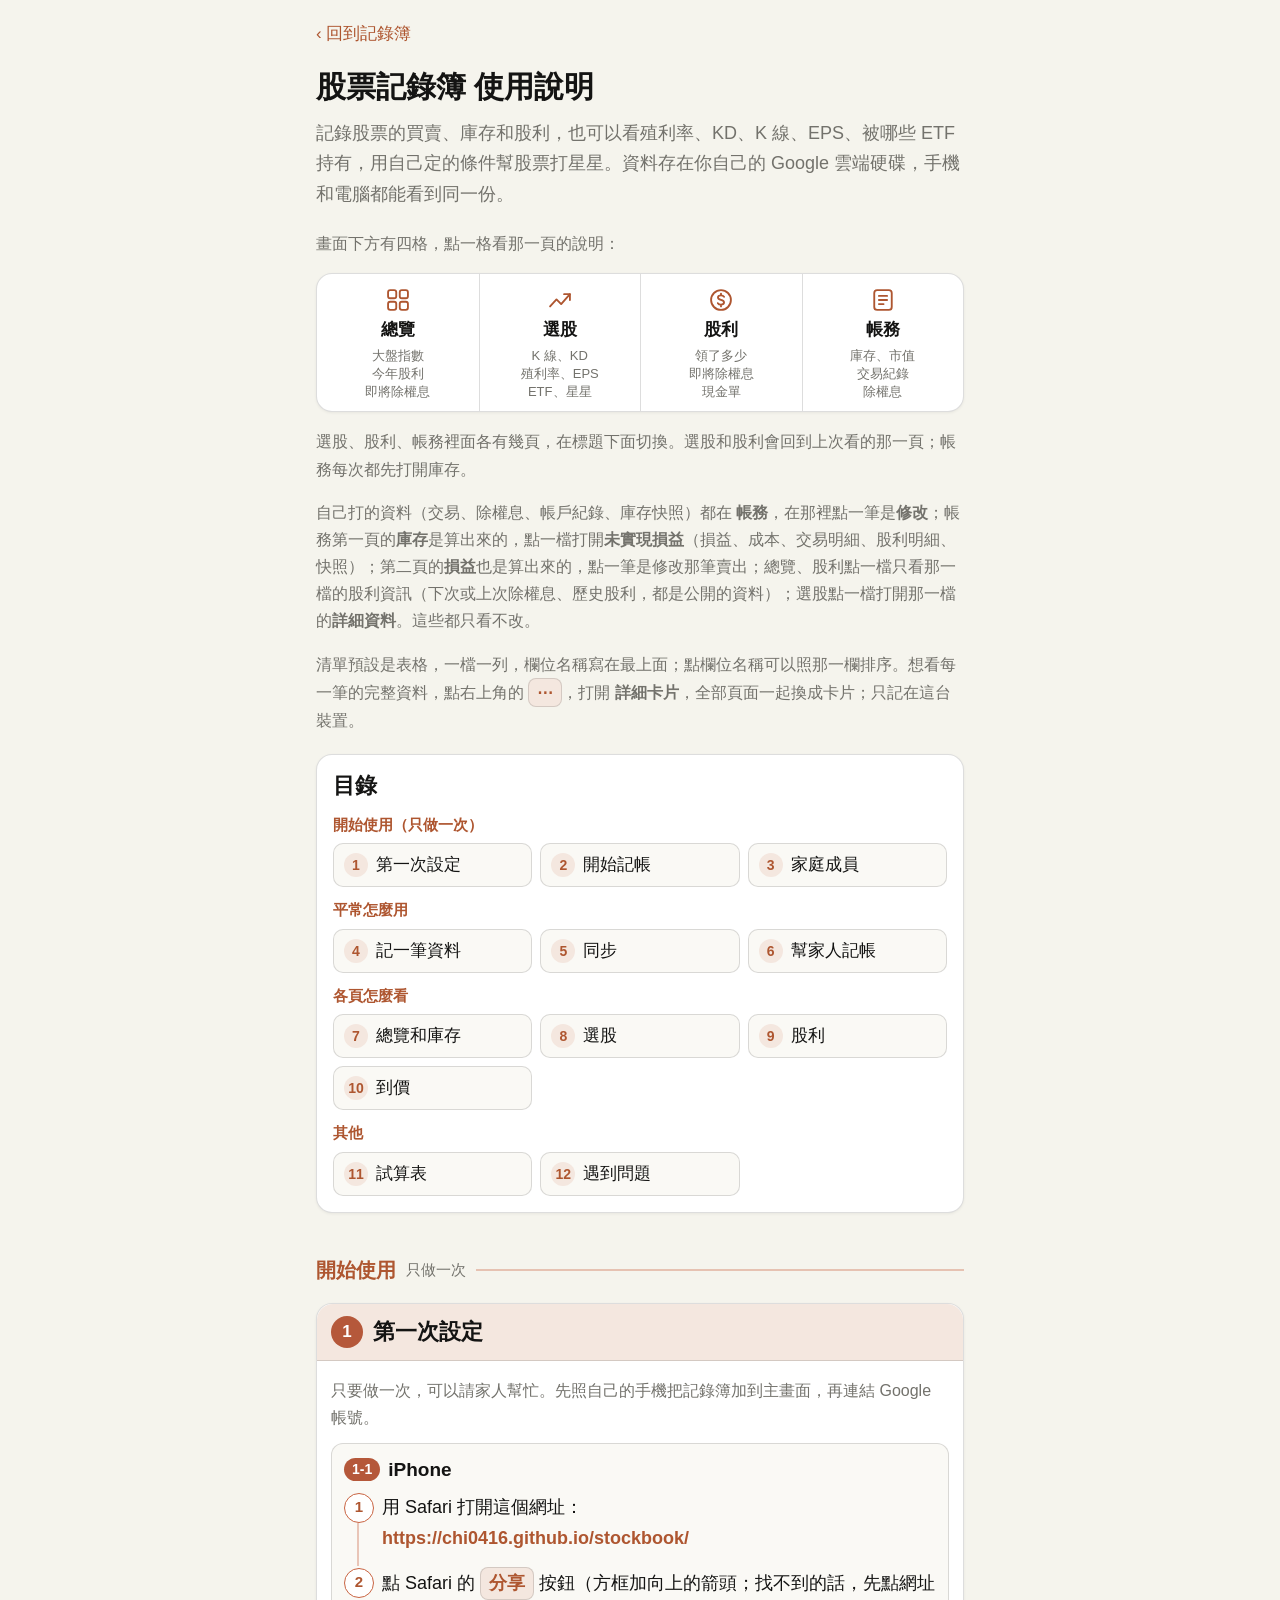
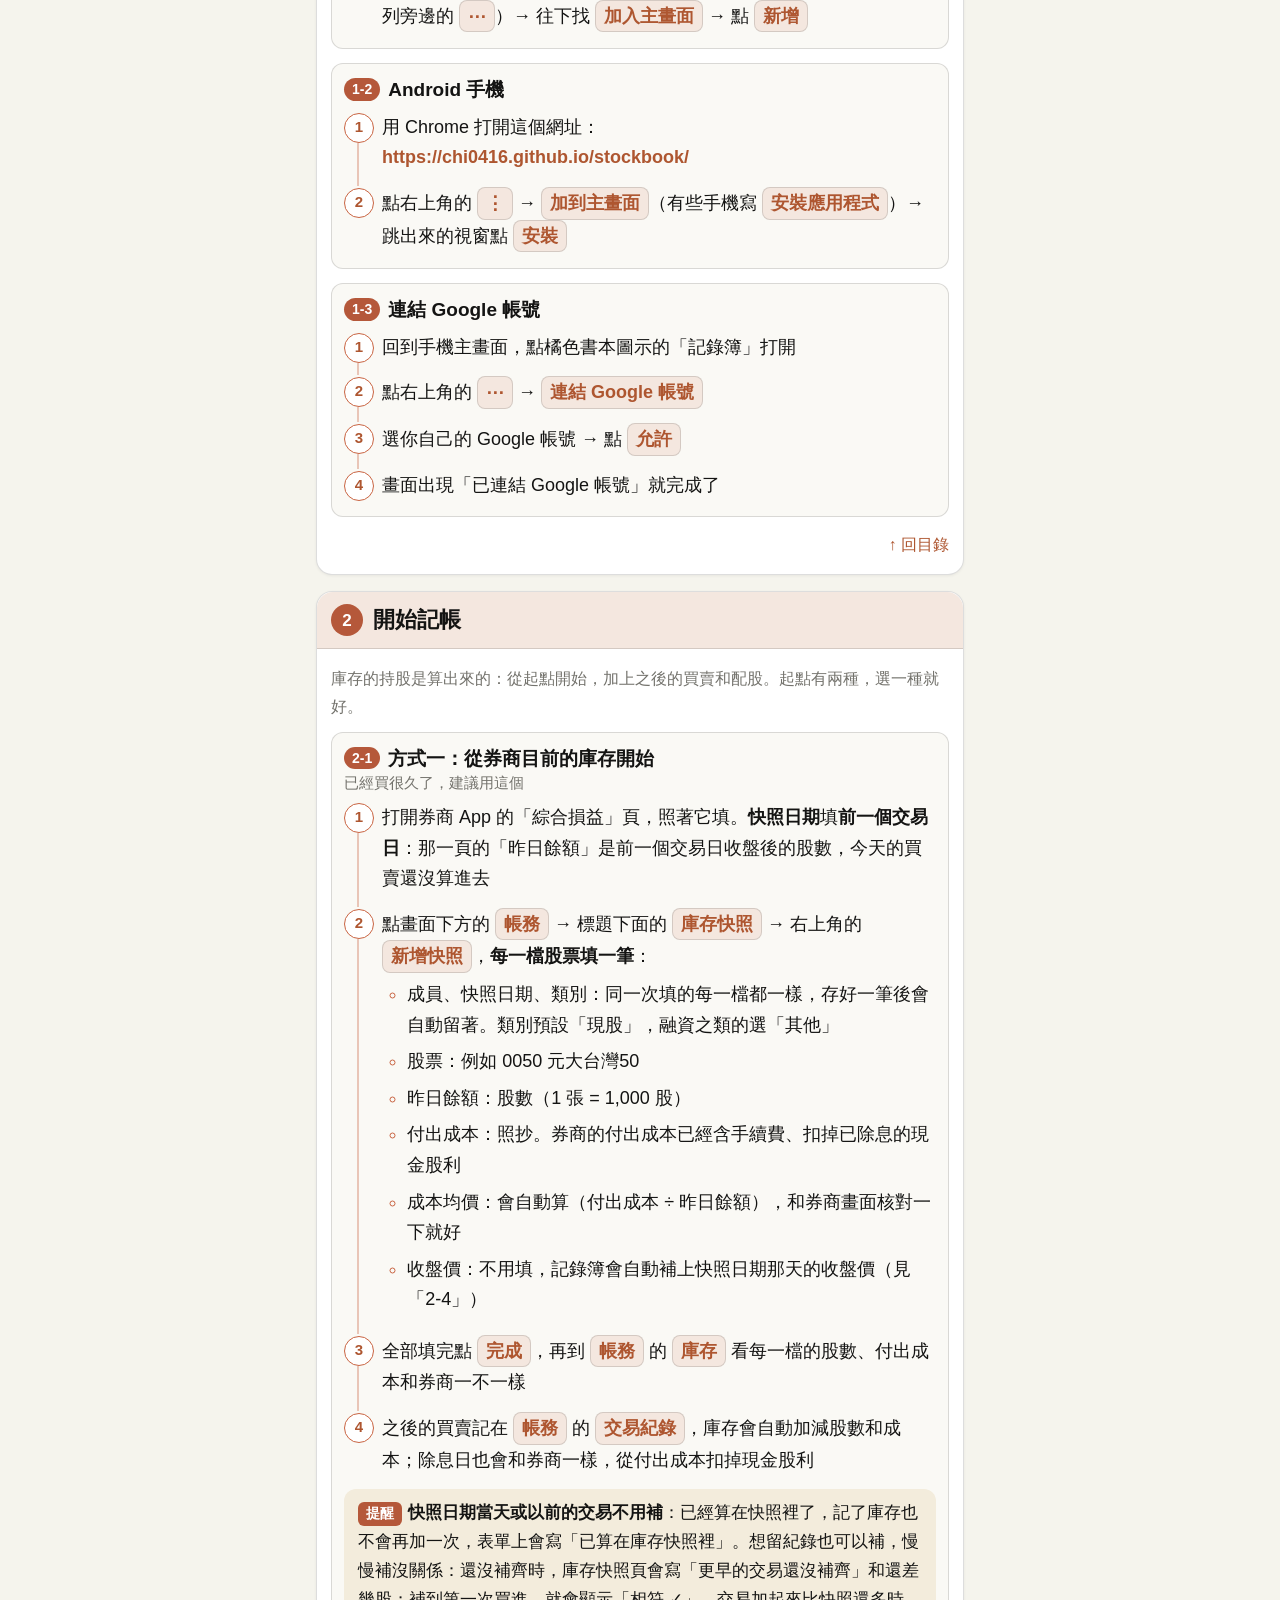
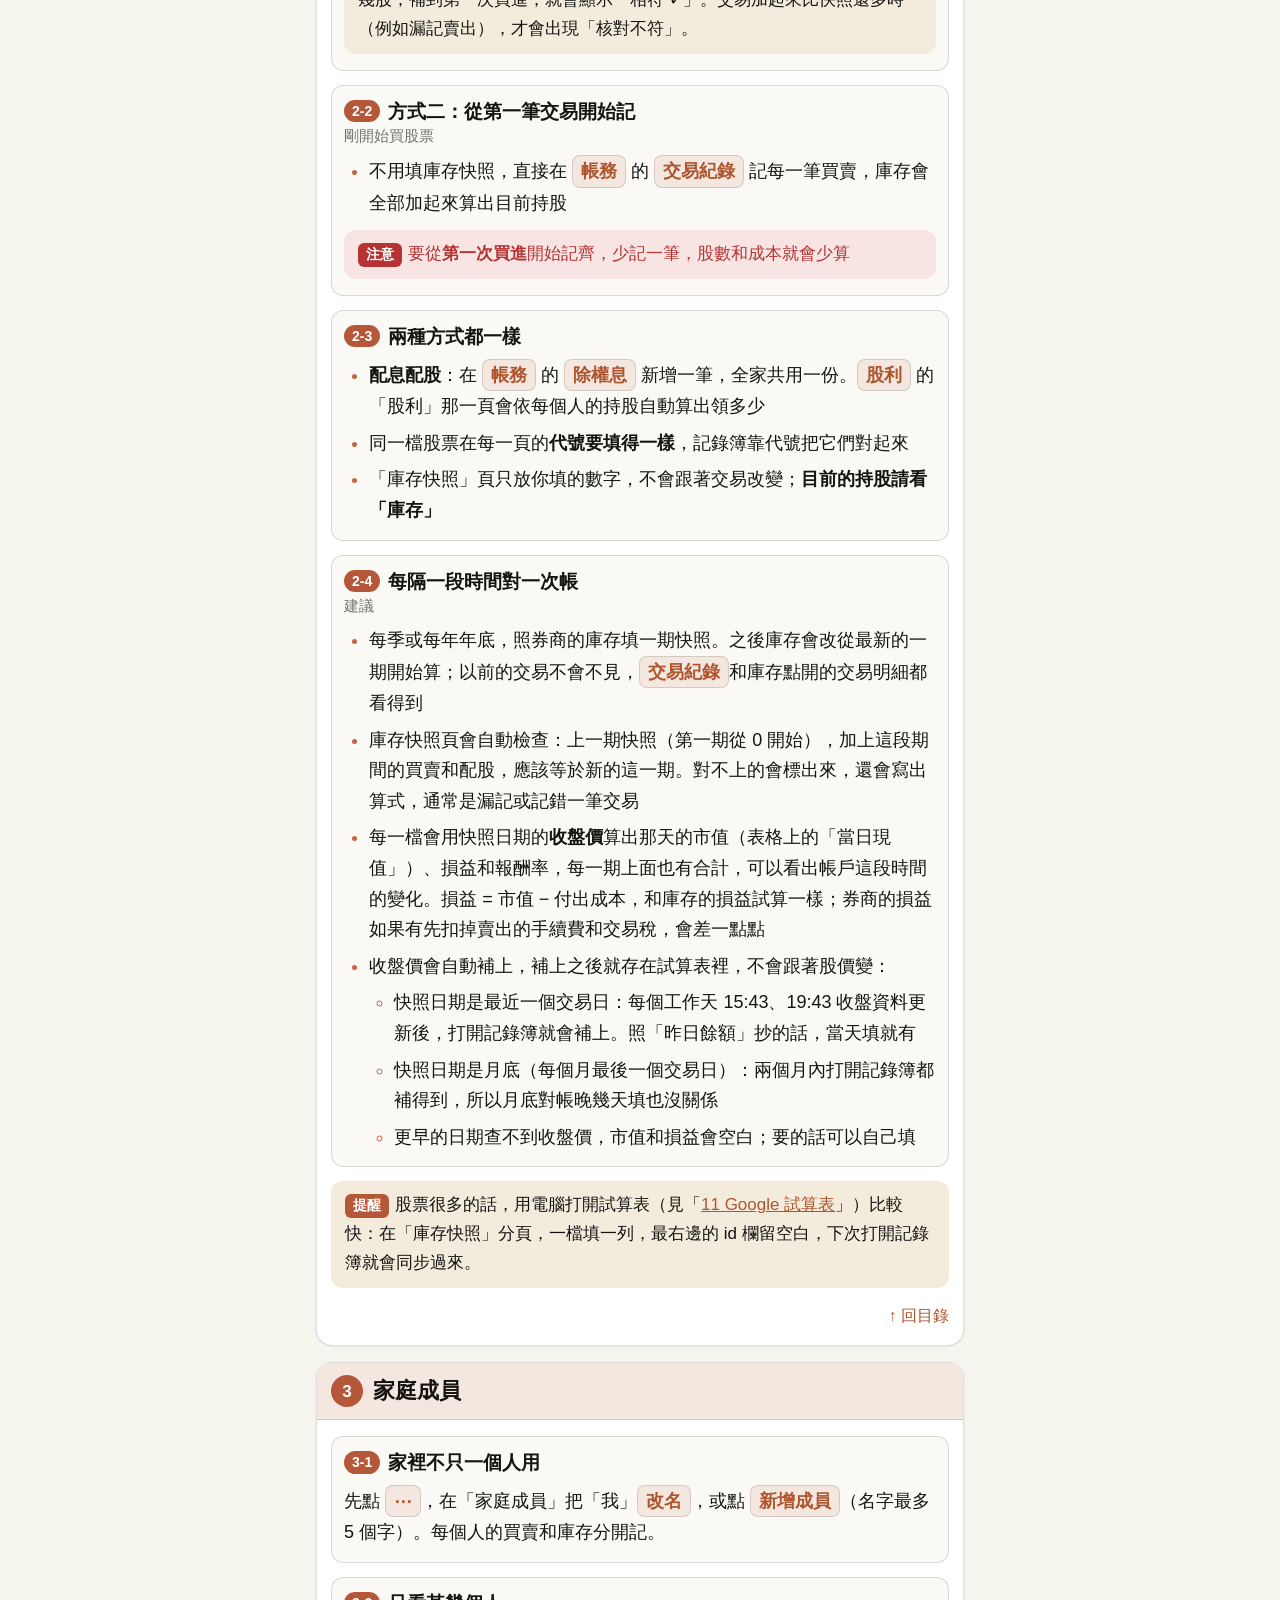
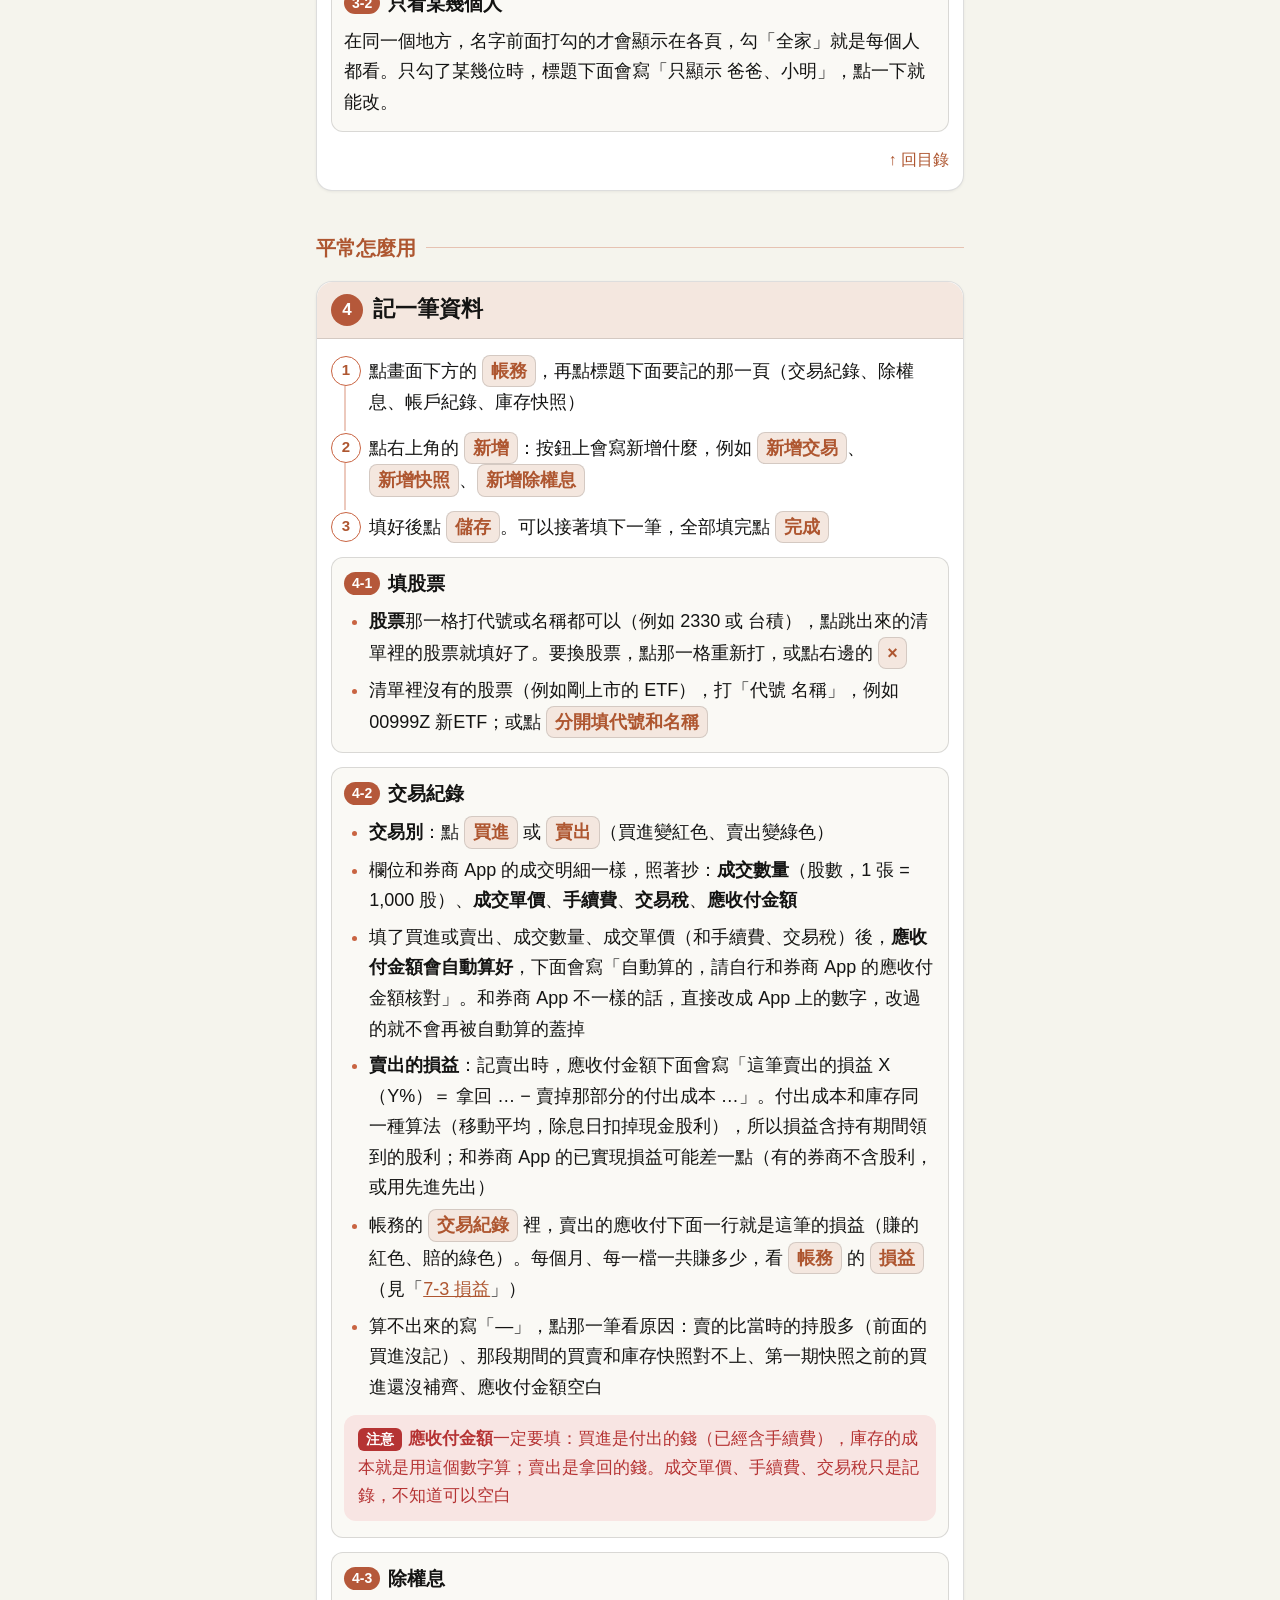
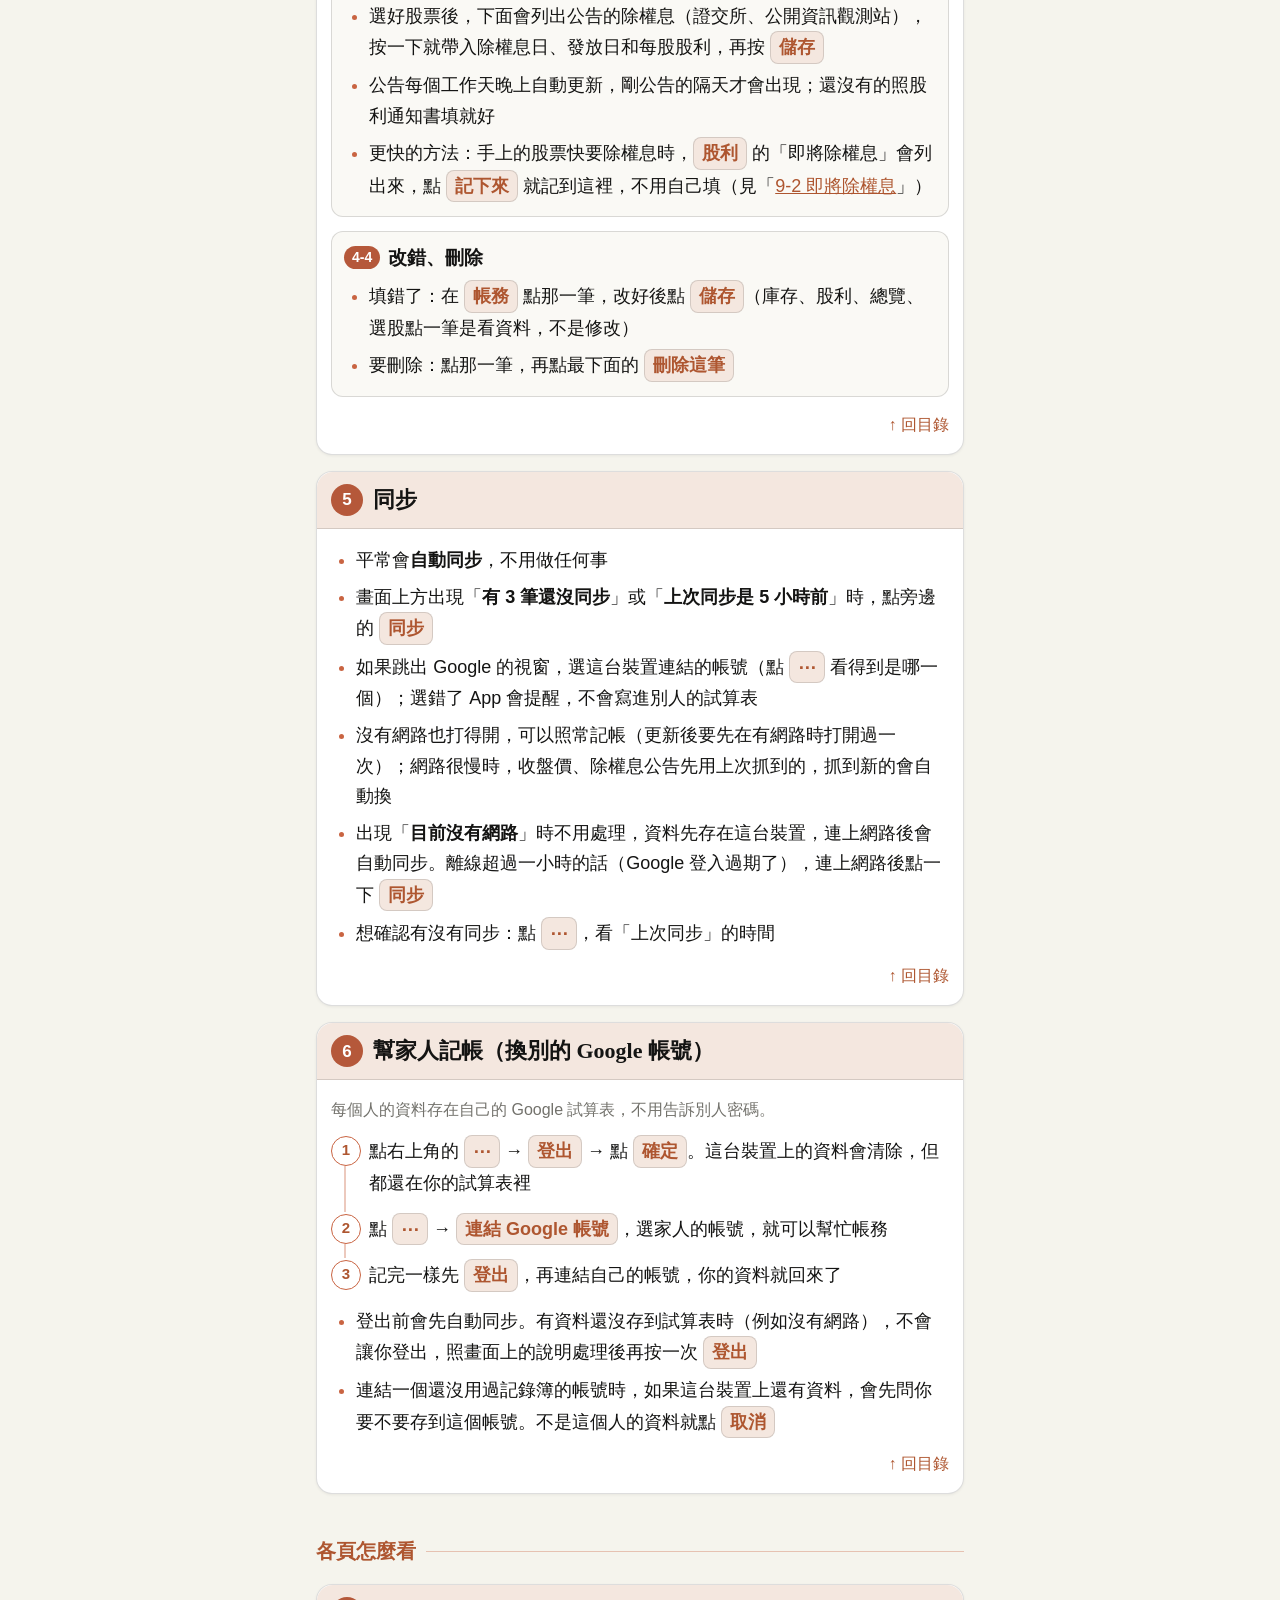
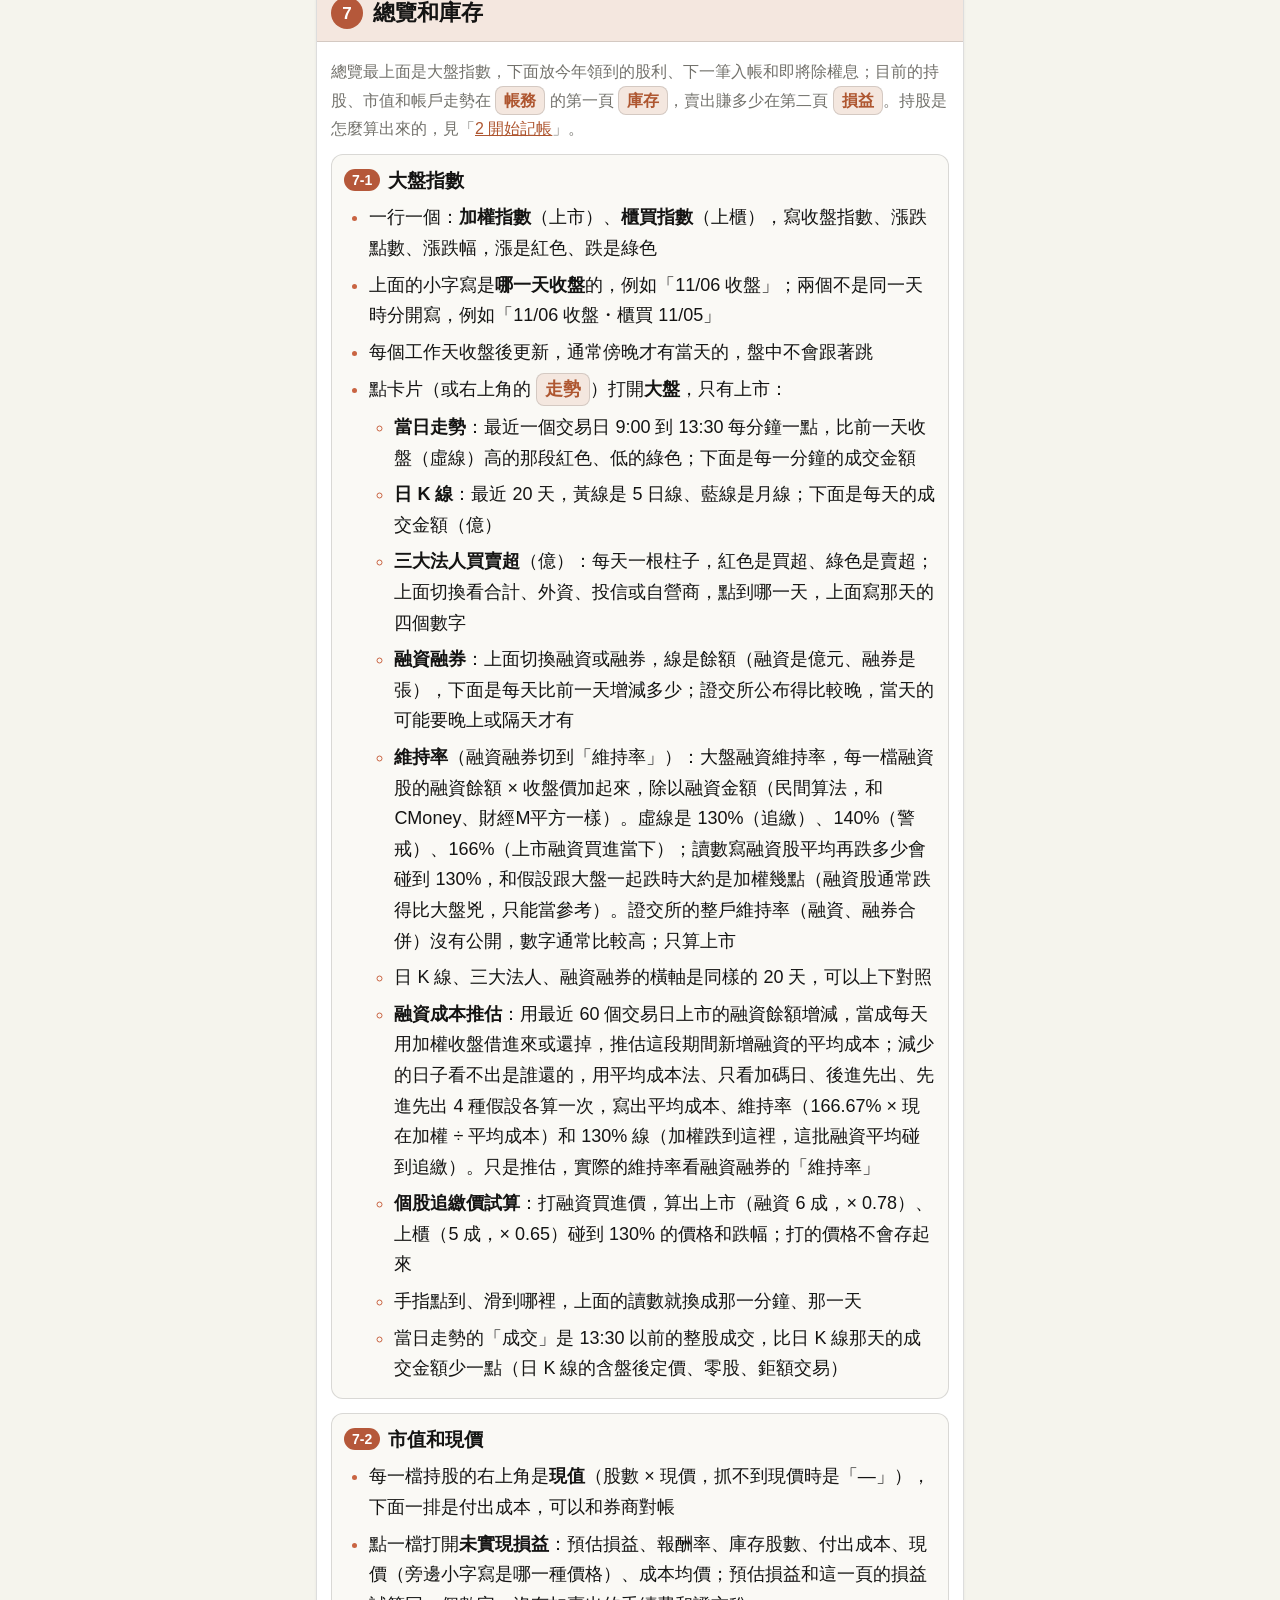
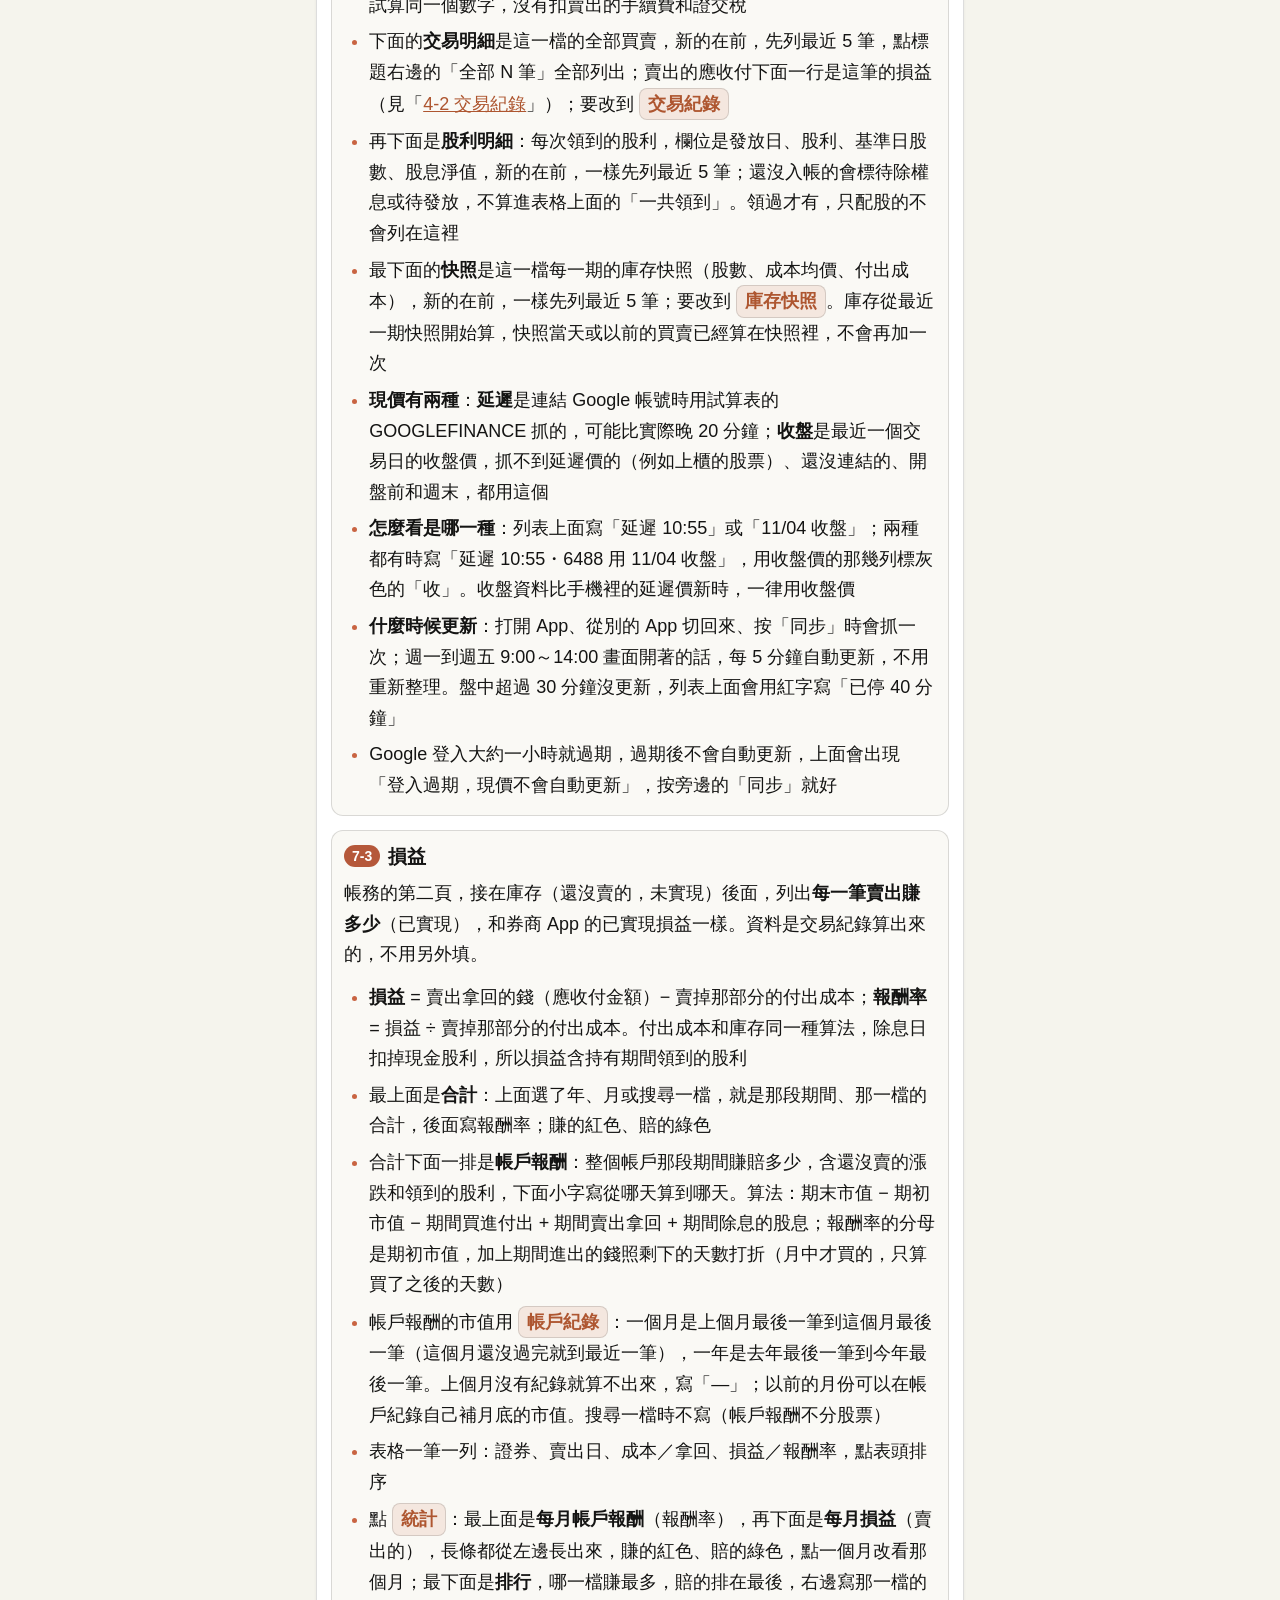
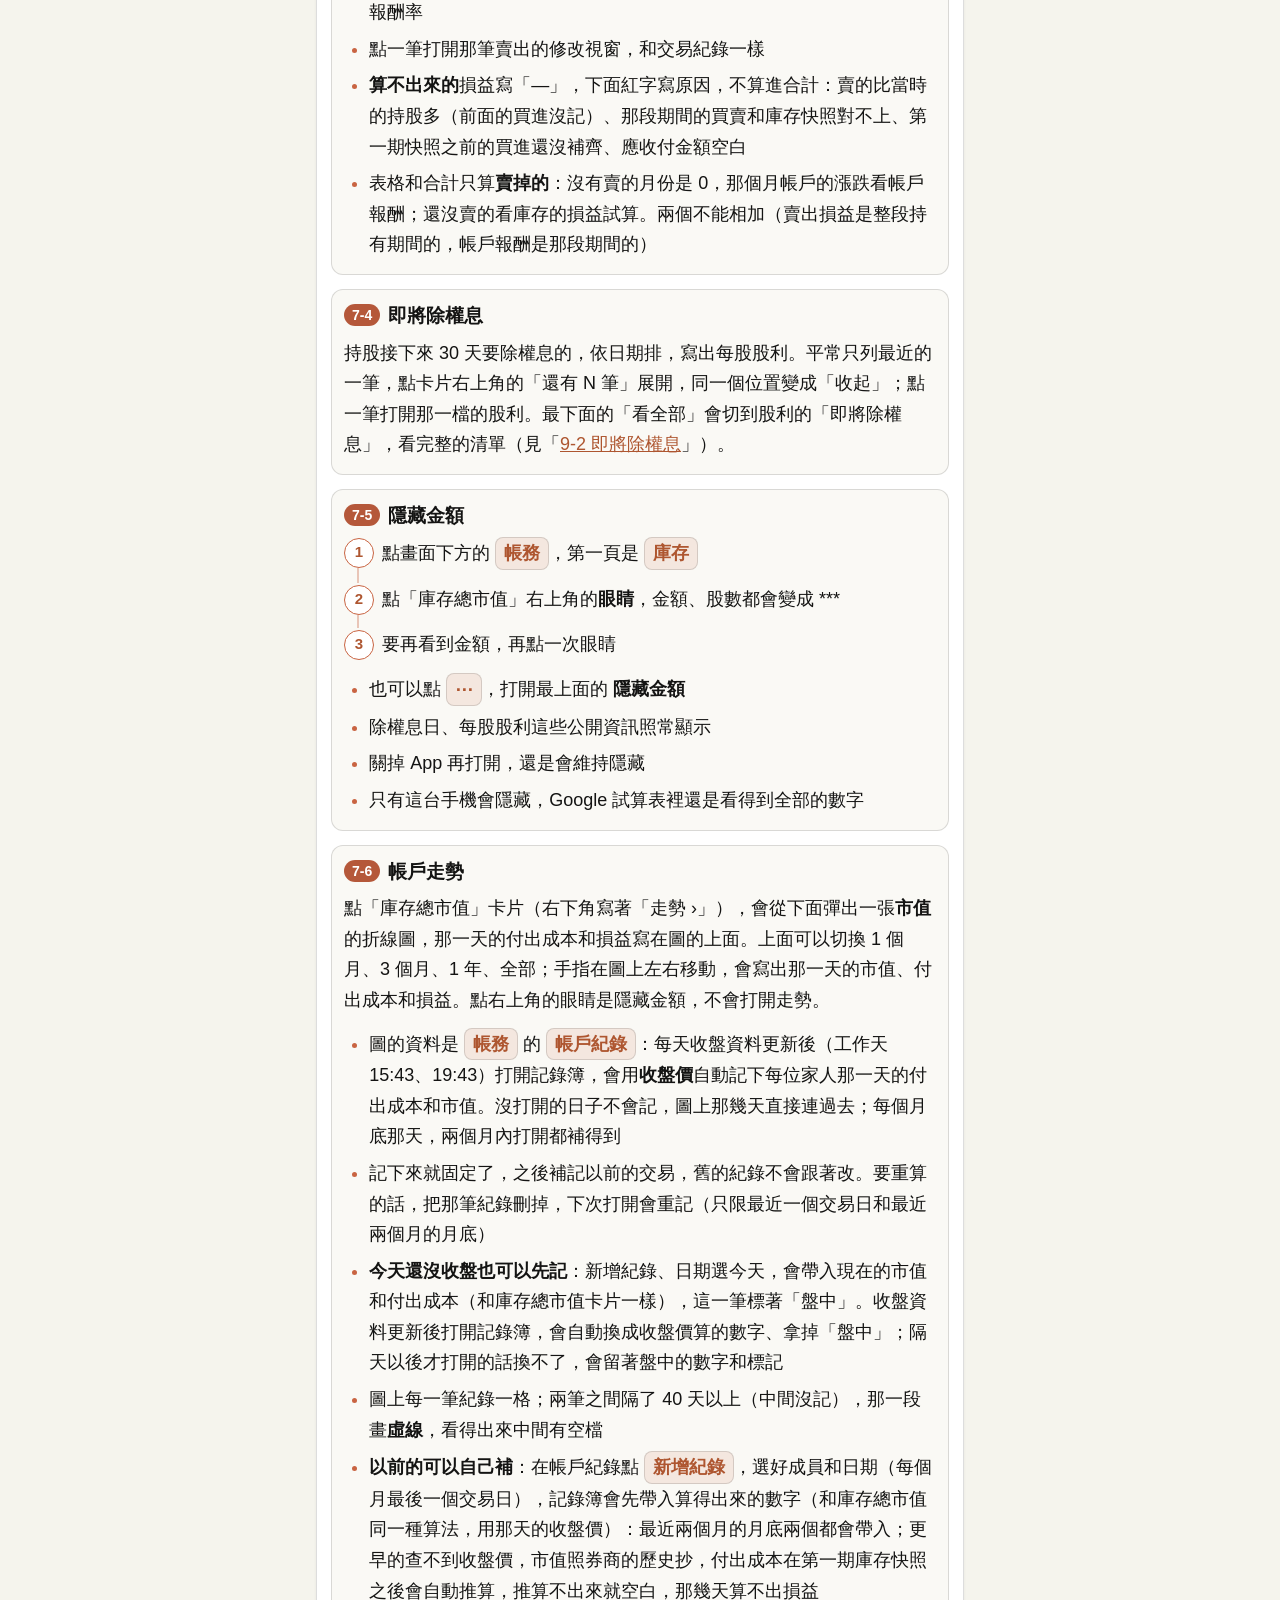
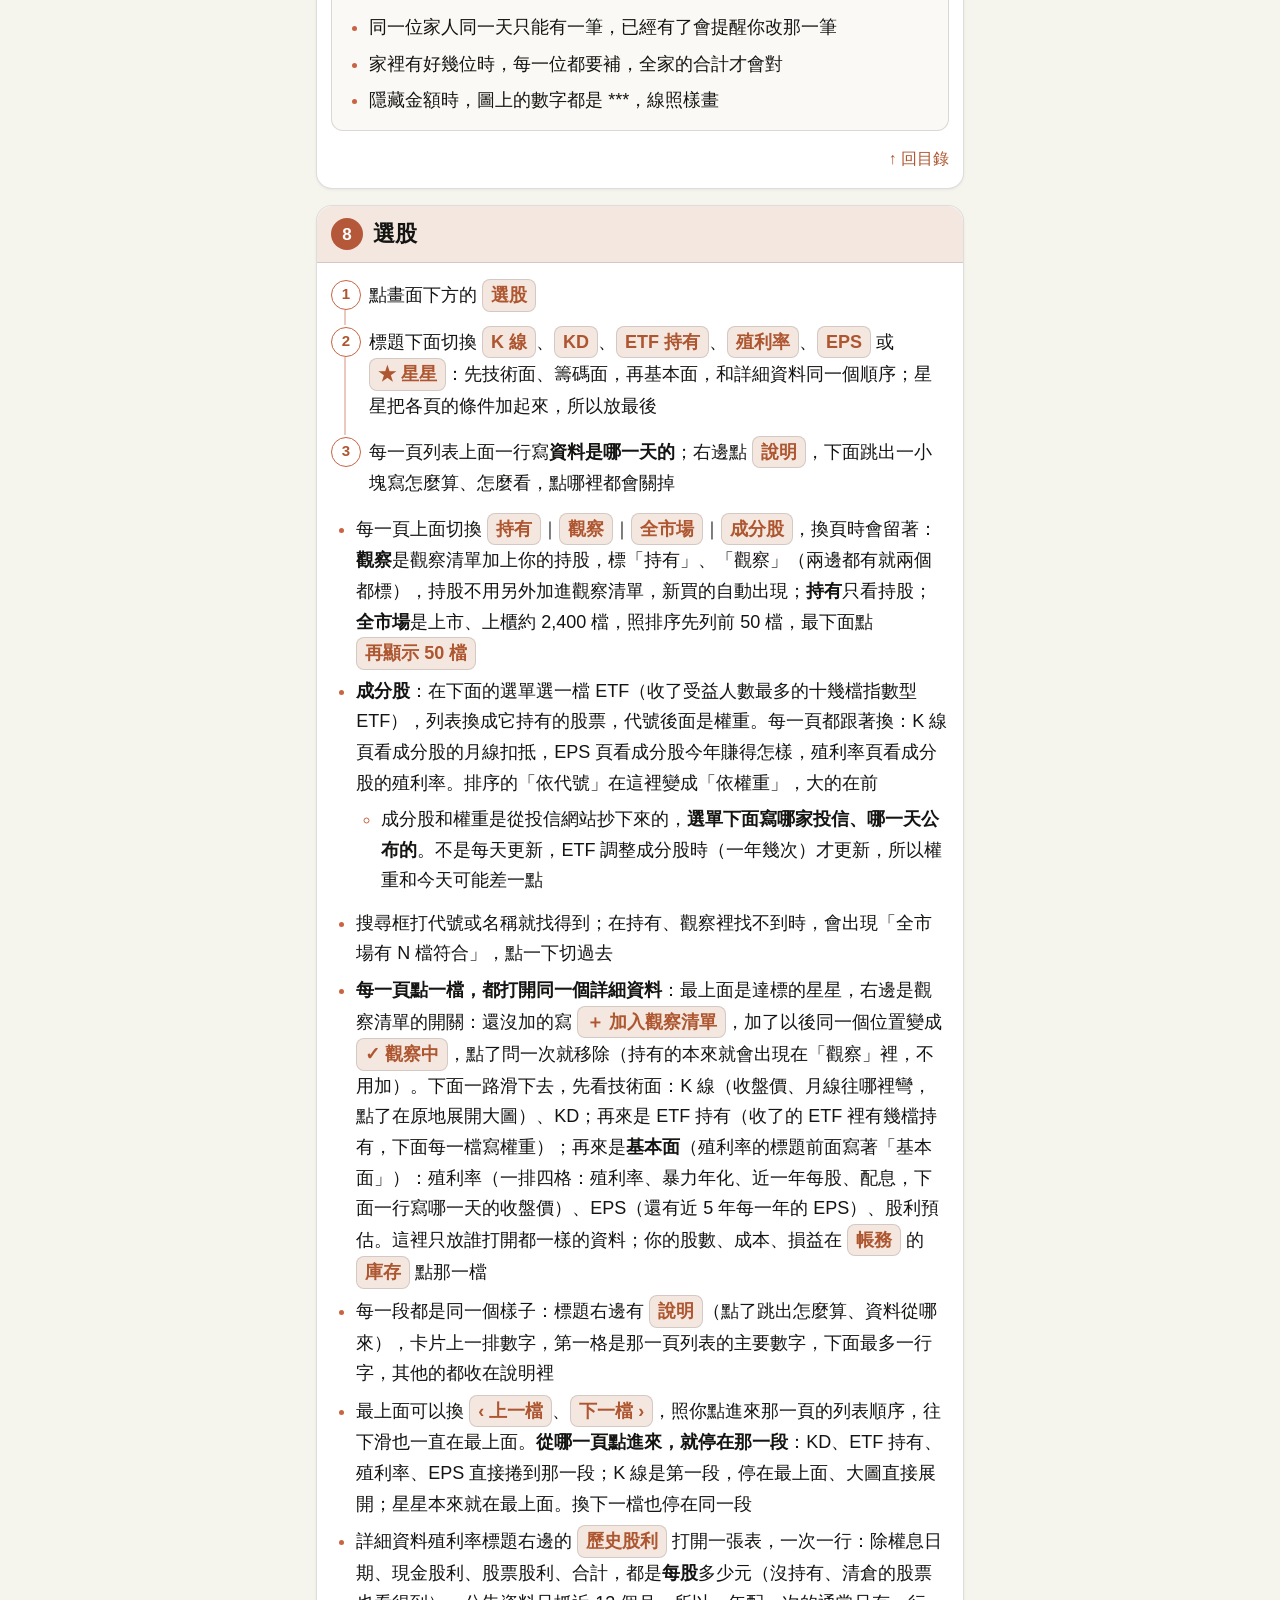
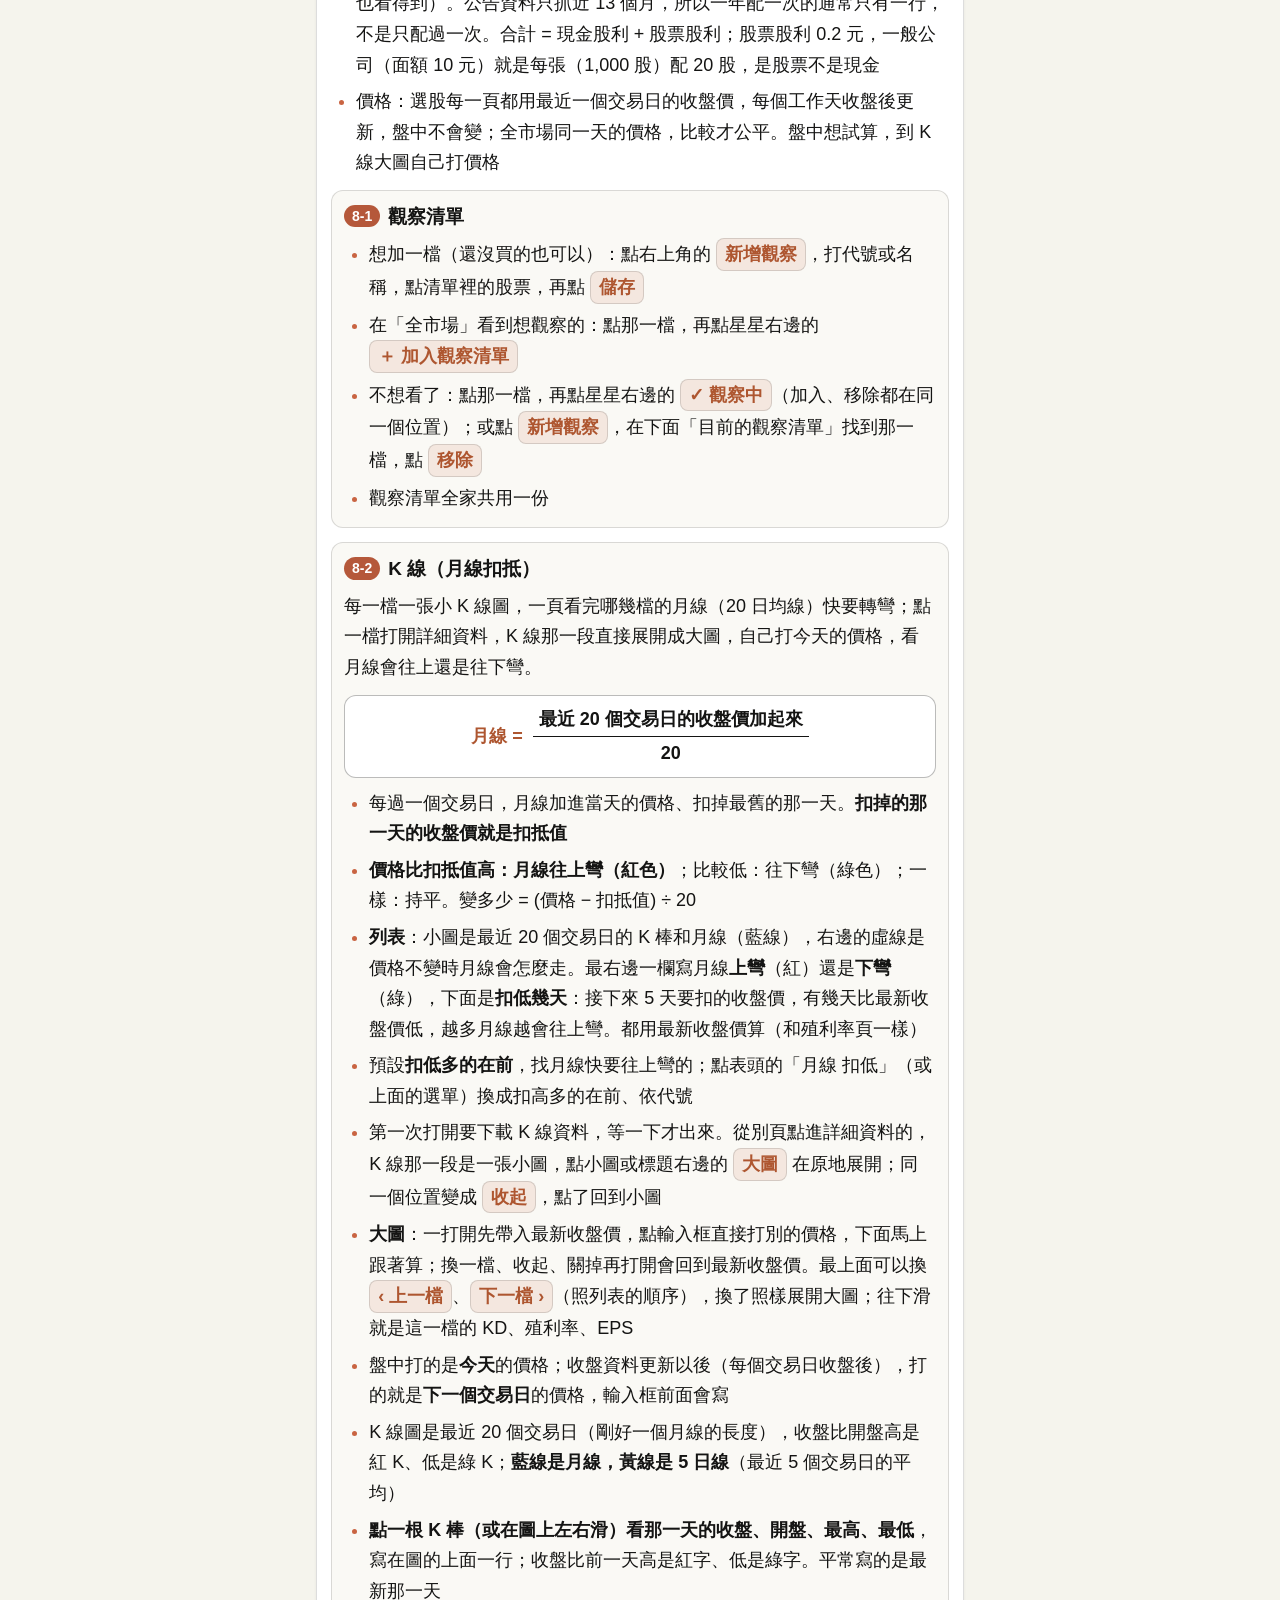
==== commit 977d0e24: "更新網站" ====
--- a/help.html
+++ b/help.html
@@ -11,7 +11,7 @@
   <!-- 給家人看的步驟；字比較大，也可以直接列印
        分成四個大區：開始使用（只做一次）、平常怎麼用、各頁怎麼看（照畫面下方的四格）、其他
        段落編號連續（1–11），小卡編號是「段落-第幾張」；改了段落順序，目錄、開頭的四格和文中的「見『…』」都要跟著改 -->
-  <link rel="stylesheet" href="css/page.css?v=2026.10.30.1">
+  <link rel="stylesheet" href="css/page.css?v=2026.11.07.17">
 </head>
 <body>
 <main>
@@ -24,7 +24,7 @@
   <div class="tabs">
     <a href="#overview">
       <svg viewBox="0 0 24 24" aria-hidden="true"><rect x="3.5" y="3.5" width="7" height="7" rx="1.8"/><rect x="13.5" y="3.5" width="7" height="7" rx="1.8"/><rect x="3.5" y="13.5" width="7" height="7" rx="1.8"/><rect x="13.5" y="13.5" width="7" height="7" rx="1.8"/></svg>
-      <b>總覽</b><small>持股、市值<br>即將除權息</small>
+      <b>總覽</b><small>大盤指數<br>今年股利<br>即將除權息</small>
     </a>
     <a href="#market">
       <svg viewBox="0 0 24 24" aria-hidden="true"><path d="M3.5 17.5 9 11.5l4 4 7.5-8.5"/><path d="M15.5 7h5v5"/></svg>
@@ -36,11 +36,11 @@
     </a>
     <a href="#record">
       <svg viewBox="0 0 24 24" aria-hidden="true"><rect x="4.5" y="3.5" width="15" height="17" rx="2.5"/><path d="M8.5 8.5h7M8.5 12h7M8.5 15.5h4"/></svg>
-      <b>記帳</b><small>交易明細<br>除權息<br>庫存快照</small>
+      <b>帳務</b><small>庫存、市值<br>交易紀錄<br>除權息</small>
     </a>
   </div>
-  <p class="muted">選股、股利、記帳裡面各有幾頁，在標題下面切換。選股和股利會回到上次看的那一頁；記帳每次都先打開交易明細。</p>
-  <p class="muted">自己打的資料（交易、除權息、庫存快照、帳戶紀錄）都在 <b>記帳</b>，在那裡點一筆是<b>修改</b>；其他地方（總覽、股利、選股）點一檔都是打開那一檔的<b>詳細資料</b>，只看不改。</p>
+  <p class="muted">選股、股利、帳務裡面各有幾頁，在標題下面切換。選股和股利會回到上次看的那一頁；帳務每次都先打開庫存。</p>
+  <p class="muted">自己打的資料（交易、除權息、帳戶紀錄、庫存快照）都在 <b>帳務</b>，在那裡點一筆是<b>修改</b>；帳務第一頁的<b>庫存</b>是算出來的，點一檔打開<b>未實現損益</b>（損益、成本、交易明細、股利明細、快照）；第二頁的<b>損益</b>也是算出來的，點一筆是修改那筆賣出；總覽、股利點一檔只看那一檔的股利資訊（下次或上次除權息、歷史股利，都是公開的資料）；選股點一檔打開那一檔的<b>詳細資料</b>。這些都只看不改。</p>
   <p class="muted">清單預設是表格，一檔一列，欄位名稱寫在最上面；點欄位名稱可以照那一欄排序。想看每一筆的完整資料，點右上角的 <b class="btn">⋯</b>，打開 <b>詳細卡片</b>，全部頁面一起換成卡片；只記在這台裝置。</p>
 
   <nav class="toc" id="toc" aria-label="目錄">
@@ -59,14 +59,15 @@
     </div>
     <p class="toc-part">各頁怎麼看</p>
     <div class="toc-links">
-      <a href="#overview"><span class="no">7</span>總覽</a>
+      <a href="#overview"><span class="no">7</span>總覽和庫存</a>
       <a href="#market"><span class="no">8</span>選股</a>
       <a href="#income"><span class="no">9</span>股利</a>
+      <a href="#alerts"><span class="no">10</span>到價</a>
     </div>
     <p class="toc-part">其他</p>
     <div class="toc-links">
-      <a href="#sheet"><span class="no">10</span>試算表</a>
-      <a href="#faq"><span class="no">11</span>遇到問題</a>
+      <a href="#sheet"><span class="no">11</span>試算表</a>
+      <a href="#faq"><span class="no">12</span>遇到問題</a>
     </div>
   </nav>
 
@@ -107,15 +108,15 @@
 
   <section id="start">
     <h2><span class="no">2</span>開始記帳</h2>
-    <p class="muted">總覽的持股是算出來的：從起點開始，加上之後的買賣和配股。起點有兩種，選一種就好。</p>
+    <p class="muted">庫存的持股是算出來的：從起點開始，加上之後的買賣和配股。起點有兩種，選一種就好。</p>
 
     <div class="sub">
       <h3><span class="tag">2-1</span>方式一：從券商目前的庫存開始<span class="hint">已經買很久了，建議用這個</span></h3>
       <ol class="steps">
         <li>打開券商 App 的「綜合損益」頁，照著它填。<b>快照日期</b>填<b>前一個交易日</b>：那一頁的「昨日餘額」是前一個交易日收盤後的股數，今天的買賣還沒算進去</li>
-        <li>點畫面下方的 <b class="btn">記帳</b> → 標題下面的 <b class="btn">庫存快照</b> → 右上角的 <b class="btn">新增快照</b>，<b>每一檔股票填一筆</b>：
+        <li>點畫面下方的 <b class="btn">帳務</b> → 標題下面的 <b class="btn">庫存快照</b> → 右上角的 <b class="btn">新增快照</b>，<b>每一檔股票填一筆</b>：
           <ul>
-            <li>成員、快照日期、類別：同一次填的每一檔都一樣，存好一筆後會自動留著。類別一般填「現股」</li>
+            <li>成員、快照日期、類別：同一次填的每一檔都一樣，存好一筆後會自動留著。類別預設「現股」，融資之類的選「其他」</li>
             <li>股票：例如 0050 元大台灣50</li>
             <li>昨日餘額：股數（1 張 = 1,000 股）</li>
             <li>付出成本：照抄。券商的付出成本已經含手續費、扣掉已除息的現金股利</li>
@@ -123,16 +124,16 @@
             <li>收盤價：不用填，記錄簿會自動補上快照日期那天的收盤價（見「2-4」）</li>
           </ul>
         </li>
-        <li>全部填完點 <b class="btn">完成</b>，再到 <b class="btn">總覽</b> 看每一檔的股數、付出成本和券商一不一樣</li>
-        <li>之後的買賣記在 <b class="btn">記帳</b> 的 <b class="btn">交易明細</b>，總覽會自動加減股數和成本；除息日也會和券商一樣，從付出成本扣掉現金股利</li>
-      </ol>
-      <p class="tip"><span class="label">提醒</span><b>快照日期當天或以前的交易不用補</b>：已經算在快照裡了，記了總覽也不會再加一次，表單上會寫「已算在庫存快照裡」。想留紀錄也可以補，慢慢補沒關係：還沒補齊時，庫存快照頁會寫「更早的交易還沒補齊」和還差幾股；補到第一次買進，就會顯示「相符 ✓」。交易加起來比快照還多時（例如漏記賣出），才會出現「核對不符」。</p>
+        <li>全部填完點 <b class="btn">完成</b>，再到 <b class="btn">帳務</b> 的 <b class="btn">庫存</b> 看每一檔的股數、付出成本和券商一不一樣</li>
+        <li>之後的買賣記在 <b class="btn">帳務</b> 的 <b class="btn">交易紀錄</b>，庫存會自動加減股數和成本；除息日也會和券商一樣，從付出成本扣掉現金股利</li>
+      </ol>
+      <p class="tip"><span class="label">提醒</span><b>快照日期當天或以前的交易不用補</b>：已經算在快照裡了，記了庫存也不會再加一次，表單上會寫「已算在庫存快照裡」。想留紀錄也可以補，慢慢補沒關係：還沒補齊時，庫存快照頁會寫「更早的交易還沒補齊」和還差幾股；補到第一次買進，就會顯示「相符 ✓」。交易加起來比快照還多時（例如漏記賣出），才會出現「核對不符」。</p>
     </div>
 
     <div class="sub">
       <h3><span class="tag">2-2</span>方式二：從第一筆交易開始記<span class="hint">剛開始買股票</span></h3>
       <ul>
-        <li>不用填庫存快照，直接在 <b class="btn">記帳</b> 的 <b class="btn">交易明細</b> 記每一筆買賣，總覽會全部加起來算出目前持股</li>
+        <li>不用填庫存快照，直接在 <b class="btn">帳務</b> 的 <b class="btn">交易紀錄</b> 記每一筆買賣，庫存會全部加起來算出目前持股</li>
       </ul>
       <p class="note"><span class="label">注意</span>要從<b>第一次買進</b>開始記齊，少記一筆，股數和成本就會少算</p>
     </div>
@@ -140,18 +141,18 @@
     <div class="sub">
       <h3><span class="tag">2-3</span>兩種方式都一樣</h3>
       <ul>
-        <li><b>配息配股</b>：在 <b class="btn">記帳</b> 的 <b class="btn">除權息</b> 新增一筆，全家共用一份。<b class="btn">股利</b> 的「股利」那一頁會依每個人的持股自動算出領多少</li>
+        <li><b>配息配股</b>：在 <b class="btn">帳務</b> 的 <b class="btn">除權息</b> 新增一筆，全家共用一份。<b class="btn">股利</b> 的「股利」那一頁會依每個人的持股自動算出領多少</li>
         <li>同一檔股票在每一頁的<b>代號要填得一樣</b>，記錄簿靠代號把它們對起來</li>
-        <li>「庫存快照」頁只放你填的數字，不會跟著交易改變；<b>目前的持股請看「總覽」</b></li>
+        <li>「庫存快照」頁只放你填的數字，不會跟著交易改變；<b>目前的持股請看「庫存」</b></li>
       </ul>
     </div>
 
     <div class="sub">
       <h3><span class="tag">2-4</span>每隔一段時間對一次帳<span class="hint">建議</span></h3>
       <ul>
-        <li>每季或每年年底，照券商的庫存填一期快照。之後總覽會改從最新的一期開始算</li>
+        <li>每季或每年年底，照券商的庫存填一期快照。之後庫存會改從最新的一期開始算；以前的交易不會不見，<b class="btn">交易紀錄</b>和庫存點開的交易明細都看得到</li>
         <li>庫存快照頁會自動檢查：上一期快照（第一期從 0 開始），加上這段期間的買賣和配股，應該等於新的這一期。對不上的會標出來，還會寫出算式，通常是漏記或記錯一筆交易</li>
-        <li>每一檔會用快照日期的<b>收盤價</b>算出那天的市值、損益和報酬率，每一期上面也有合計，可以看出帳戶這段時間的變化。損益 = 市值 − 付出成本，和總覽的損益試算一樣；券商的損益如果有先扣掉賣出的手續費和交易稅，會差一點點</li>
+        <li>每一檔會用快照日期的<b>收盤價</b>算出那天的市值（表格上的「當日現值」）、損益和報酬率，每一期上面也有合計，可以看出帳戶這段時間的變化。損益 = 市值 − 付出成本，和庫存的損益試算一樣；券商的損益如果有先扣掉賣出的手續費和交易稅，會差一點點</li>
         <li>收盤價會自動補上，補上之後就存在試算表裡，不會跟著股價變：
           <ul>
             <li>快照日期是最近一個交易日：每個工作天 15:43、19:43 收盤資料更新後，打開記錄簿就會補上。照「昨日餘額」抄的話，當天填就有</li>
@@ -162,7 +163,7 @@
       </ul>
     </div>
 
-    <p class="tip"><span class="label">提醒</span>股票很多的話，用電腦打開試算表（見「<a href="#sheet">10 Google 試算表</a>」）比較快：在「庫存快照」分頁，一檔填一列，最右邊的 id 欄留空白，下次打開記錄簿就會同步過來。</p>
+    <p class="tip"><span class="label">提醒</span>股票很多的話，用電腦打開試算表（見「<a href="#sheet">11 Google 試算表</a>」）比較快：在「庫存快照」分頁，一檔填一列，最右邊的 id 欄留空白，下次打開記錄簿就會同步過來。</p>
     <a class="to-toc" href="#toc">↑ 回目錄</a>
   </section>
 
@@ -187,7 +188,7 @@
   <section id="record">
     <h2><span class="no">4</span>記一筆資料</h2>
     <ol class="steps">
-      <li>點畫面下方的 <b class="btn">記帳</b>，再點標題下面要記的那一頁（交易明細、除權息、庫存快照、帳戶紀錄）</li>
+      <li>點畫面下方的 <b class="btn">帳務</b>，再點標題下面要記的那一頁（交易紀錄、除權息、帳戶紀錄、庫存快照）</li>
       <li>點右上角的 <b class="btn">新增</b>：按鈕上會寫新增什麼，例如 <b class="btn">新增交易</b>、<b class="btn">新增快照</b>、<b class="btn">新增除權息</b></li>
       <li>填好後點 <b class="btn">儲存</b>。可以接著填下一筆，全部填完點 <b class="btn">完成</b></li>
     </ol>
@@ -201,13 +202,16 @@
     </div>
 
     <div class="sub">
-      <h3><span class="tag">4-2</span>交易明細</h3>
+      <h3><span class="tag">4-2</span>交易紀錄</h3>
       <ul>
         <li><b>交易別</b>：點 <b class="btn">買進</b> 或 <b class="btn">賣出</b>（買進變紅色、賣出變綠色）</li>
         <li>欄位和券商 App 的成交明細一樣，照著抄：<b>成交數量</b>（股數，1 張 = 1,000 股）、<b>成交單價</b>、<b>手續費</b>、<b>交易稅</b>、<b>應收付金額</b></li>
         <li>填了買進或賣出、成交數量、成交單價（和手續費、交易稅）後，<b>應收付金額會自動算好</b>，下面會寫「自動算的，請自行和券商 App 的應收付金額核對」。和券商 App 不一樣的話，直接改成 App 上的數字，改過的就不會再被自動算的蓋掉</li>
-      </ul>
-      <p class="note"><span class="label">注意</span><b>應收付金額</b>一定要填：買進是付出的錢（已經含手續費），總覽的成本就是用這個數字算；賣出是拿回的錢。成交單價、手續費、交易稅只是記錄，不知道可以空白</p>
+        <li><b>賣出的損益</b>：記賣出時，應收付金額下面會寫「這筆賣出的損益 X（Y%）＝ 拿回 … − 賣掉那部分的付出成本 …」。付出成本和庫存同一種算法（移動平均，除息日扣掉現金股利），所以損益含持有期間領到的股利；和券商 App 的已實現損益可能差一點（有的券商不含股利，或用先進先出）</li>
+        <li>帳務的 <b class="btn">交易紀錄</b> 裡，賣出的應收付下面一行就是這筆的損益（賺的紅色、賠的綠色）。每個月、每一檔一共賺多少，看 <b class="btn">帳務</b> 的 <b class="btn">損益</b>（見「<a href="#realized">7-3 損益</a>」）</li>
+        <li>算不出來的寫「—」，點那一筆看原因：賣的比當時的持股多（前面的買進沒記）、那段期間的買賣和庫存快照對不上、第一期快照之前的買進還沒補齊、應收付金額空白</li>
+      </ul>
+      <p class="note"><span class="label">注意</span><b>應收付金額</b>一定要填：買進是付出的錢（已經含手續費），庫存的成本就是用這個數字算；賣出是拿回的錢。成交單價、手續費、交易稅只是記錄，不知道可以空白</p>
     </div>
 
     <div class="sub">
@@ -222,7 +226,7 @@
     <div class="sub">
       <h3><span class="tag">4-4</span>改錯、刪除</h3>
       <ul>
-        <li>填錯了：在 <b class="btn">記帳</b> 點那一筆，改好後點 <b class="btn">儲存</b>（股利、總覽、選股點一筆是看詳細資料，不是修改）</li>
+        <li>填錯了：在 <b class="btn">帳務</b> 點那一筆，改好後點 <b class="btn">儲存</b>（庫存、股利、總覽、選股點一筆是看資料，不是修改）</li>
         <li>要刪除：點那一筆，再點最下面的 <b class="btn">刪除這筆</b></li>
       </ul>
     </div>
@@ -247,7 +251,7 @@
     <p class="muted">每個人的資料存在自己的 Google 試算表，不用告訴別人密碼。</p>
     <ol class="steps">
       <li>點右上角的 <b class="btn">⋯</b> → <b class="btn">登出</b> → 點 <b class="btn">確定</b>。這台裝置上的資料會清除，但都還在你的試算表裡</li>
-      <li>點 <b class="btn">⋯</b> → <b class="btn">連結 Google 帳號</b>，選家人的帳號，就可以幫忙記帳</li>
+      <li>點 <b class="btn">⋯</b> → <b class="btn">連結 Google 帳號</b>，選家人的帳號，就可以幫忙帳務</li>
       <li>記完一樣先 <b class="btn">登出</b>，再連結自己的帳號，你的資料就回來了</li>
     </ol>
     <ul>
@@ -257,34 +261,75 @@
     <a class="to-toc" href="#toc">↑ 回目錄</a>
   </section>
 
-  <!-- ===== 各頁怎麼看（照畫面下方的四格；記帳那一格的說明在 2、4） ===== -->
+  <!-- ===== 各頁怎麼看（照畫面下方的四格；帳務那一格的說明在 2、4） ===== -->
   <div class="part">各頁怎麼看</div>
 
   <section id="overview">
-    <h2><span class="no">7</span>總覽</h2>
-    <p class="muted">目前的持股、市值、帳戶走勢和即將除權息。持股是怎麼算出來的，見「<a href="#start">2 開始記帳</a>」。</p>
-
-    <div class="sub">
-      <h3><span class="tag">7-1</span>市值和現價</h3>
-      <ul>
-        <li>每一檔持股的右上角是<b>市值</b>（股數 × 現價，抓不到現價時是「—」），下面一排是付出成本，可以和券商對帳</li>
-        <li>點一檔打開它的詳細資料，停在「我的」（市值、損益、領到的股利）</li>
-        <li><b>現價</b>：連結 Google 帳號時用試算表的 GOOGLEFINANCE 抓（可能延遲 20 分鐘）；抓不到的（例如上櫃的股票）、還沒連結的，用最近一個交易日的收盤價，列表上面會寫是哪一天的。選股的殖利率也是這樣算</li>
-        <li><b>什麼時候更新</b>：打開 App、從別的 App 切回來、按「同步」時會抓一次；週一到週五 9:00～14:00 畫面開著的話，每 5 分鐘自動更新，不用重新整理。列表上面寫著現價是幾點抓的</li>
+    <h2><span class="no">7</span>總覽和庫存</h2>
+    <p class="muted">總覽最上面是大盤指數，下面放今年領到的股利、下一筆入帳和即將除權息；目前的持股、市值和帳戶走勢在 <b class="btn">帳務</b> 的第一頁 <b class="btn">庫存</b>，賣出賺多少在第二頁 <b class="btn">損益</b>。持股是怎麼算出來的，見「<a href="#start">2 開始記帳</a>」。</p>
+
+    <div class="sub">
+      <h3><span class="tag">7-1</span>大盤指數</h3>
+      <ul>
+        <li>一行一個：<b>加權指數</b>（上市）、<b>櫃買指數</b>（上櫃），寫收盤指數、漲跌點數、漲跌幅，漲是紅色、跌是綠色</li>
+        <li>上面的小字寫是<b>哪一天收盤</b>的，例如「11/06 收盤」；兩個不是同一天時分開寫，例如「11/06 收盤・櫃買 11/05」</li>
+        <li>每個工作天收盤後更新，通常傍晚才有當天的，盤中不會跟著跳</li>
+        <li>點卡片（或右上角的 <b class="btn">走勢</b>）打開<b>大盤</b>，只有上市：
+          <ul>
+            <li><b>當日走勢</b>：最近一個交易日 9:00 到 13:30 每分鐘一點，比前一天收盤（虛線）高的那段紅色、低的綠色；下面是每一分鐘的成交金額</li>
+            <li><b>日 K 線</b>：最近 20 天，黃線是 5 日線、藍線是月線；下面是每天的成交金額（億）</li>
+            <li><b>三大法人買賣超</b>（億）：每天一根柱子，紅色是買超、綠色是賣超；上面切換看合計、外資、投信或自營商，點到哪一天，上面寫那天的四個數字</li>
+            <li><b>融資融券</b>：上面切換融資或融券，線是餘額（融資是億元、融券是張），下面是每天比前一天增減多少；證交所公布得比較晚，當天的可能要晚上或隔天才有</li>
+            <li><b>維持率</b>（融資融券切到「維持率」）：大盤融資維持率，每一檔融資股的融資餘額 × 收盤價加起來，除以融資金額（民間算法，和 CMoney、財經M平方一樣）。虛線是 130%（追繳）、140%（警戒）、166%（上市融資買進當下）；讀數寫融資股平均再跌多少會碰到 130%，和假設跟大盤一起跌時大約是加權幾點（融資股通常跌得比大盤兇，只能當參考）。證交所的整戶維持率（融資、融券合併）沒有公開，數字通常比較高；只算上市</li>
+            <li>日 K 線、三大法人、融資融券的橫軸是同樣的 20 天，可以上下對照</li>
+            <li><b>融資成本推估</b>：用最近 60 個交易日上市的融資餘額增減，當成每天用加權收盤借進來或還掉，推估這段期間新增融資的平均成本；減少的日子看不出是誰還的，用平均成本法、只看加碼日、後進先出、先進先出 4 種假設各算一次，寫出平均成本、維持率（166.67% × 現在加權 ÷ 平均成本）和 130% 線（加權跌到這裡，這批融資平均碰到追繳）。只是推估，實際的維持率看融資融券的「維持率」</li>
+            <li><b>個股追繳價試算</b>：打融資買進價，算出上市（融資 6 成，× 0.78）、上櫃（5 成，× 0.65）碰到 130% 的價格和跌幅；打的價格不會存起來</li>
+            <li>手指點到、滑到哪裡，上面的讀數就換成那一分鐘、那一天</li>
+            <li>當日走勢的「成交」是 13:30 以前的整股成交，比日 K 線那天的成交金額少一點（日 K 線的含盤後定價、零股、鉅額交易）</li>
+          </ul>
+        </li>
+      </ul>
+    </div>
+
+    <div class="sub">
+      <h3><span class="tag">7-2</span>市值和現價</h3>
+      <ul>
+        <li>每一檔持股的右上角是<b>現值</b>（股數 × 現價，抓不到現價時是「—」），下面一排是付出成本，可以和券商對帳</li>
+        <li>點一檔打開<b>未實現損益</b>：預估損益、報酬率、庫存股數、付出成本、現價（旁邊小字寫是哪一種價格）、成本均價；預估損益和這一頁的損益試算同一個數字，沒有扣賣出的手續費和證交稅</li>
+        <li>下面的<b>交易明細</b>是這一檔的全部買賣，新的在前，先列最近 5 筆，點標題右邊的「全部 N 筆」全部列出；賣出的應收付下面一行是這筆的損益（見「<a href="#record">4-2 交易紀錄</a>」）；要改到 <b class="btn">交易紀錄</b></li>
+        <li>再下面是<b>股利明細</b>：每次領到的股利，欄位是發放日、股利、基準日股數、股息淨值，新的在前，一樣先列最近 5 筆；還沒入帳的會標待除權息或待發放，不算進表格上面的「一共領到」。領過才有，只配股的不會列在這裡</li>
+        <li>最下面的<b>快照</b>是這一檔每一期的庫存快照（股數、成本均價、付出成本），新的在前，一樣先列最近 5 筆；要改到 <b class="btn">庫存快照</b>。庫存從最近一期快照開始算，快照當天或以前的買賣已經算在快照裡，不會再加一次</li>
+        <li><b>現價有兩種</b>：<b>延遲</b>是連結 Google 帳號時用試算表的 GOOGLEFINANCE 抓的，可能比實際晚 20 分鐘；<b>收盤</b>是最近一個交易日的收盤價，抓不到延遲價的（例如上櫃的股票）、還沒連結的、開盤前和週末，都用這個</li><li><b>怎麼看是哪一種</b>：列表上面寫「延遲 10:55」或「11/04 收盤」；兩種都有時寫「延遲 10:55・6488 用 11/04 收盤」，用收盤價的那幾列標灰色的「收」。收盤資料比手機裡的延遲價新時，一律用收盤價</li>
+        <li><b>什麼時候更新</b>：打開 App、從別的 App 切回來、按「同步」時會抓一次；週一到週五 9:00～14:00 畫面開著的話，每 5 分鐘自動更新，不用重新整理。盤中超過 30 分鐘沒更新，列表上面會用紅字寫「已停 40 分鐘」</li>
         <li>Google 登入大約一小時就過期，過期後不會自動更新，上面會出現「登入過期，現價不會自動更新」，按旁邊的「同步」就好</li>
       </ul>
     </div>
 
-    <div class="sub">
-      <h3><span class="tag">7-2</span>即將除權息</h3>
-      <p>持股和觀察清單接下來 30 天要除權息的，依日期排，寫出每股股利和約佔現價幾 %。平常只列最近的一筆，點卡片右上角的「還有 N 筆」展開，同一個位置變成「收起」；點一筆打開那一檔的詳細資料，停在「我的」。最下面的「看全部」會切到股利的「即將除權息」，看完整的清單（見「<a href="#income">9-2 即將除權息</a>」）。</p>
-      <p class="tip"><span class="label">提醒</span>除權息日當天參考價會扣掉股利，大約少這麼多，可以當作買進時間點的參考；想領這次股利，最晚要在前一個交易日買進</p>
-    </div>
-
-    <div class="sub">
-      <h3><span class="tag">7-3</span>隱藏金額</h3>
-      <ol class="steps">
-        <li>點畫面下方的 <b class="btn">總覽</b></li>
+    <div class="sub" id="realized">
+      <h3><span class="tag">7-3</span>損益</h3>
+      <p>帳務的第二頁，接在庫存（還沒賣的，未實現）後面，列出<b>每一筆賣出賺多少</b>（已實現），和券商 App 的已實現損益一樣。資料是交易紀錄算出來的，不用另外填。</p>
+      <ul>
+        <li><b>損益</b> = 賣出拿回的錢（應收付金額）− 賣掉那部分的付出成本；<b>報酬率</b> = 損益 ÷ 賣掉那部分的付出成本。付出成本和庫存同一種算法，除息日扣掉現金股利，所以損益含持有期間領到的股利</li>
+        <li>最上面是<b>合計</b>：上面選了年、月或搜尋一檔，就是那段期間、那一檔的合計，後面寫報酬率；賺的紅色、賠的綠色</li>
+        <li>合計下面一排是<b>帳戶報酬</b>：整個帳戶那段期間賺賠多少，含還沒賣的漲跌和領到的股利，下面小字寫從哪天算到哪天。算法：期末市值 − 期初市值 − 期間買進付出 + 期間賣出拿回 + 期間除息的股息；報酬率的分母是期初市值，加上期間進出的錢照剩下的天數打折（月中才買的，只算買了之後的天數）</li>
+        <li>帳戶報酬的市值用 <b class="btn">帳戶紀錄</b>：一個月是上個月最後一筆到這個月最後一筆（這個月還沒過完就到最近一筆），一年是去年最後一筆到今年最後一筆。上個月沒有紀錄就算不出來，寫「—」；以前的月份可以在帳戶紀錄自己補月底的市值。搜尋一檔時不寫（帳戶報酬不分股票）</li>
+        <li>表格一筆一列：證券、賣出日、成本／拿回、損益／報酬率，點表頭排序</li>
+        <li>點 <b class="btn">統計</b>：最上面是<b>每月帳戶報酬</b>（報酬率），再下面是<b>每月損益</b>（賣出的），長條都從左邊長出來，賺的紅色、賠的綠色，點一個月改看那個月；最下面是<b>排行</b>，哪一檔賺最多，賠的排在最後，右邊寫那一檔的報酬率</li>
+        <li>點一筆打開那筆賣出的修改視窗，和交易紀錄一樣</li>
+        <li><b>算不出來的</b>損益寫「—」，下面紅字寫原因，不算進合計：賣的比當時的持股多（前面的買進沒記）、那段期間的買賣和庫存快照對不上、第一期快照之前的買進還沒補齊、應收付金額空白</li>
+        <li>表格和合計只算<b>賣掉的</b>：沒有賣的月份是 0，那個月帳戶的漲跌看帳戶報酬；還沒賣的看庫存的損益試算。兩個不能相加（賣出損益是整段持有期間的，帳戶報酬是那段期間的）</li>
+      </ul>
+    </div>
+
+    <div class="sub">
+      <h3><span class="tag">7-4</span>即將除權息</h3>
+      <p>持股接下來 30 天要除權息的，依日期排，寫出每股股利。平常只列最近的一筆，點卡片右上角的「還有 N 筆」展開，同一個位置變成「收起」；點一筆打開那一檔的股利。最下面的「看全部」會切到股利的「即將除權息」，看完整的清單（見「<a href="#income">9-2 即將除權息</a>」）。</p>
+    </div>
+
+    <div class="sub">
+      <h3><span class="tag">7-5</span>隱藏金額</h3>
+      <ol class="steps">
+        <li>點畫面下方的 <b class="btn">帳務</b>，第一頁是 <b class="btn">庫存</b></li>
         <li>點「庫存總市值」右上角的<b>眼睛</b>，金額、股數都會變成 ***</li>
         <li>要再看到金額，再點一次眼睛</li>
       </ol>
@@ -297,14 +342,14 @@
     </div>
 
     <div class="sub">
-      <h3><span class="tag">7-4</span>帳戶走勢</h3>
+      <h3><span class="tag">7-6</span>帳戶走勢</h3>
       <p>點「庫存總市值」卡片（右下角寫著「走勢 ›」），會從下面彈出一張<b>市值</b>的折線圖，那一天的付出成本和損益寫在圖的上面。上面可以切換 1 個月、3 個月、1 年、全部；手指在圖上左右移動，會寫出那一天的市值、付出成本和損益。點右上角的眼睛是隱藏金額，不會打開走勢。</p>
       <ul>
-        <li>圖的資料是 <b class="btn">記帳</b> 的 <b class="btn">帳戶紀錄</b>：每天收盤資料更新後（工作天 15:43、19:43）打開記錄簿，會用<b>收盤價</b>自動記下每位家人那一天的付出成本和市值。沒打開的日子不會記，圖上那幾天直接連過去；每個月底那天，兩個月內打開都補得到</li>
+        <li>圖的資料是 <b class="btn">帳務</b> 的 <b class="btn">帳戶紀錄</b>：每天收盤資料更新後（工作天 15:43、19:43）打開記錄簿，會用<b>收盤價</b>自動記下每位家人那一天的付出成本和市值。沒打開的日子不會記，圖上那幾天直接連過去；每個月底那天，兩個月內打開都補得到</li>
         <li>記下來就固定了，之後補記以前的交易，舊的紀錄不會跟著改。要重算的話，把那筆紀錄刪掉，下次打開會重記（只限最近一個交易日和最近兩個月的月底）</li>
         <li><b>今天還沒收盤也可以先記</b>：新增紀錄、日期選今天，會帶入現在的市值和付出成本（和庫存總市值卡片一樣），這一筆標著「盤中」。收盤資料更新後打開記錄簿，會自動換成收盤價算的數字、拿掉「盤中」；隔天以後才打開的話換不了，會留著盤中的數字和標記</li>
         <li>圖上每一筆紀錄一格；兩筆之間隔了 40 天以上（中間沒記），那一段畫<b>虛線</b>，看得出來中間有空檔</li>
-        <li><b>以前的可以自己補</b>：在帳戶紀錄點 <b class="btn">新增紀錄</b>，選好成員和日期（每個月最後一個交易日），記錄簿會先帶入算得出來的數字（和總覽的庫存總市值同一種算法，用那天的收盤價）：最近兩個月的月底兩個都會帶入；更早的查不到收盤價，市值照券商的歷史抄，付出成本在第一期庫存快照之後會自動推算，推算不出來就空白，那幾天算不出損益</li>
+        <li><b>以前的可以自己補</b>：在帳戶紀錄點 <b class="btn">新增紀錄</b>，選好成員和日期（每個月最後一個交易日），記錄簿會先帶入算得出來的數字（和庫存總市值同一種算法，用那天的收盤價）：最近兩個月的月底兩個都會帶入；更早的查不到收盤價，市值照券商的歷史抄，付出成本在第一期庫存快照之後會自動推算，推算不出來就空白，那幾天算不出損益</li>
         <li>同一位家人同一天只能有一筆，已經有了會提醒你改那一筆</li>
         <li>家裡有好幾位時，每一位都要補，全家的合計才會對</li>
         <li>隱藏金額時，圖上的數字都是 ***，線照樣畫</li>
@@ -329,11 +374,11 @@
         </ul>
       </li>
       <li>搜尋框打代號或名稱就找得到；在持有、觀察裡找不到時，會出現「全市場有 N 檔符合」，點一下切過去</li>
-      <li><b>每一頁點一檔，都打開同一個詳細資料</b>：最上面是達標的星星，右邊是觀察清單的開關：還沒加的寫 <b class="btn">＋ 加入觀察清單</b>，加了以後同一個位置變成 <b class="btn">✓ 觀察中</b>，點了問一次就移除（持有的本來就會出現在「觀察」裡，不用加）。下面一路滑下去，先看技術面：K 線（現價、月線往哪裡彎，點了在原地展開大圖）、KD；再來是 ETF 持有（收了的 ETF 裡有幾檔持有，下面每一檔寫權重）；再來是<b>基本面</b>（殖利率的標題前面寫著「基本面」）：殖利率（一排四格：殖利率、暴力年化、近一年每股、配息，下面一行寫現價是哪一天的收盤價，盤中是即時價格）、EPS（還有近 5 年每一年的 EPS）、股利預估；然後是你的持股（市值、損益、領到的股利），最後是近一年多的配息紀錄，領到多少和每次配多少放在一起好對照</li>
+      <li><b>每一頁點一檔，都打開同一個詳細資料</b>：最上面是達標的星星，右邊是觀察清單的開關：還沒加的寫 <b class="btn">＋ 加入觀察清單</b>，加了以後同一個位置變成 <b class="btn">✓ 觀察中</b>，點了問一次就移除（持有的本來就會出現在「觀察」裡，不用加）。下面一路滑下去，先看技術面：K 線（收盤價、月線往哪裡彎，點了在原地展開大圖）、KD；再來是 ETF 持有（收了的 ETF 裡有幾檔持有，下面每一檔寫權重）；再來是<b>基本面</b>（殖利率的標題前面寫著「基本面」）：殖利率（一排四格：殖利率、暴力年化、近一年每股、配息，下面一行寫哪一天的收盤價）、EPS（還有近 5 年每一年的 EPS）、股利預估。這裡只放誰打開都一樣的資料；你的股數、成本、損益在 <b class="btn">帳務</b> 的 <b class="btn">庫存</b> 點那一檔</li>
       <li>每一段都是同一個樣子：標題右邊有 <b class="btn">說明</b>（點了跳出怎麼算、資料從哪來），卡片上一排數字，第一格是那一頁列表的主要數字，下面最多一行字，其他的都收在說明裡</li>
       <li>最上面可以換 <b class="btn">‹ 上一檔</b>、<b class="btn">下一檔 ›</b>，照你點進來那一頁的列表順序，往下滑也一直在最上面。<b>從哪一頁點進來，就停在那一段</b>：KD、ETF 持有、殖利率、EPS 直接捲到那一段；K 線是第一段，停在最上面、大圖直接展開；星星本來就在最上面。換下一檔也停在同一段</li>
-      <li>詳細資料最下面的<b>配息紀錄</b>是一張表，一次一行：除權息日、發放日、現金、配股、合計，都是<b>每股</b>多少元，不是你領到的合計（你領到的看上面「我的」）。公告資料只抓近 13 個月，所以一年配一次的通常只有一行，不是只配過一次；更早的只會列你在「除權息」記過的。合計 = 現金 + 配股；配股 0.2 元，一般公司（面額 10 元）就是每張（1,000 股）配 20 股，是股票不是現金</li>
-      <li>現價和總覽一樣，見「<a href="#overview">7-1 市值和現價</a>」；全市場裡你沒持有、沒觀察的股票，用最近一個交易日的收盤價</li>
+      <li>詳細資料殖利率標題右邊的 <b class="btn">歷史股利</b> 打開一張表，一次一行：除權息日期、現金股利、股票股利、合計，都是<b>每股</b>多少元（沒持有、清倉的股票也看得到）。公告資料只抓近 13 個月，所以一年配一次的通常只有一行，不是只配過一次。合計 = 現金股利 + 股票股利；股票股利 0.2 元，一般公司（面額 10 元）就是每張（1,000 股）配 20 股，是股票不是現金</li>
+      <li>價格：選股每一頁都用最近一個交易日的收盤價，每個工作天收盤後更新，盤中不會變；全市場同一天的價格，比較才公平。盤中想試算，到 K 線大圖自己打價格</li>
     </ul>
 
     <div class="sub">
@@ -353,10 +398,10 @@
       <ul>
         <li>每過一個交易日，月線加進當天的價格、扣掉最舊的那一天。<b>扣掉的那一天的收盤價就是扣抵值</b></li>
         <li><b>價格比扣抵值高：月線往上彎（紅色）</b>；比較低：往下彎（綠色）；一樣：持平。變多少 = (價格 − 扣抵值) ÷ 20</li>
-        <li><b>列表</b>：小圖是最近 20 個交易日的 K 棒和月線（藍線），右邊的虛線是價格不變時月線會怎麼走。最右邊一欄寫月線<b>上彎</b>（紅）還是<b>下彎</b>（綠），下面是<b>扣低幾天</b>：接下來 5 天要扣的收盤價，有幾天比現價低，越多月線越會往上彎。都用現價算（和殖利率頁一樣）</li>
+        <li><b>列表</b>：小圖是最近 20 個交易日的 K 棒和月線（藍線），右邊的虛線是價格不變時月線會怎麼走。最右邊一欄寫月線<b>上彎</b>（紅）還是<b>下彎</b>（綠），下面是<b>扣低幾天</b>：接下來 5 天要扣的收盤價，有幾天比最新收盤價低，越多月線越會往上彎。都用最新收盤價算（和殖利率頁一樣）</li>
         <li>預設<b>扣低多的在前</b>，找月線快要往上彎的；點表頭的「月線 扣低」（或上面的選單）換成扣高多的在前、依代號</li>
         <li>第一次打開要下載 K 線資料，等一下才出來。從別頁點進詳細資料的，K 線那一段是一張小圖，點小圖或標題右邊的 <b class="btn">大圖</b> 在原地展開；同一個位置變成 <b class="btn">收起</b>，點了回到小圖</li>
-        <li><b>大圖</b>：一打開先帶入現價，點輸入框直接打別的價格，下面馬上跟著算；換一檔、收起、關掉再打開會回到現價。最上面可以換 <b class="btn">‹ 上一檔</b>、<b class="btn">下一檔 ›</b>（照列表的順序），換了照樣展開大圖；往下滑就是這一檔的 KD、殖利率、EPS</li>
+        <li><b>大圖</b>：一打開先帶入最新收盤價，點輸入框直接打別的價格，下面馬上跟著算；換一檔、收起、關掉再打開會回到最新收盤價。最上面可以換 <b class="btn">‹ 上一檔</b>、<b class="btn">下一檔 ›</b>（照列表的順序），換了照樣展開大圖；往下滑就是這一檔的 KD、殖利率、EPS</li>
         <li>盤中打的是<b>今天</b>的價格；收盤資料更新以後（每個交易日收盤後），打的就是<b>下一個交易日</b>的價格，輸入框前面會寫</li>
         <li>K 線圖是最近 20 個交易日（剛好一個月線的長度），收盤比開盤高是紅 K、低是綠 K；<b>藍線是月線，黃線是 5 日線</b>（最近 5 個交易日的平均）</li>
         <li><b>點一根 K 棒（或在圖上左右滑）看那一天的收盤、開盤、最高、最低</b>，寫在圖的上面一行；收盤比前一天高是紅字、低是綠字。平常寫的是最新那一天</li>
@@ -406,14 +451,14 @@
 
     <div class="sub">
       <h3><span class="tag">8-5</span>殖利率</h3>
-      <div class="formula"><b>殖利率 =</b><span class="frac"><span>近一年的每股現金股利</span><span>現價</span></span></div>
-      <div class="formula"><b>暴力年化 =</b><span class="frac"><span>最近一次的股利 × 一年配幾次</span><span>現價</span></span></div>
+      <div class="formula"><b>殖利率 =</b><span class="frac"><span>近一年的每股現金股利</span><span>收盤價</span></span></div>
+      <div class="formula"><b>暴力年化 =</b><span class="frac"><span>最近一次的股利 × 一年配幾次</span><span>收盤價</span></span></div>
       <ul>
         <li>列表依殖利率由高排到低；上面的選單可以改成依暴力年化、依代號排</li>
         <li>暴力年化在卡片右下那一格。<b>紅色</b>：最近一次配得比近一年平均多（暴力年化比殖利率高）；<b>綠色</b>：最近配得比較少。年配的兩個一樣，維持黑色；有一次特別多（例如加發）也會變紅，參考就好</li>
         <li>一年配幾次，是看近 13 個月每次除息相隔多久：大約一個月是月配、三個月是季配、半年是半年配；只有一次的當作年配（剛上市、只配過一次的也會先當成年配）</li>
-        <li>近一年的現金股利照公告的除權息算：月配取最近 12 次、季配 4 次、半年配 2 次、年配 1 次。公告還沒有金額的，用你在「除權息」記的</li>
-        <li>上櫃的 ETF（例如債券 ETF）、興櫃的股票，公告資料裡沒有，殖利率會是「—」；在「除權息」記過它的配息，就會用你記的算</li>
+        <li>近一年的現金股利照公告的除權息算：月配取最近 12 次、季配 4 次、半年配 2 次、年配 1 次。公告還沒有金額的先不算，你在「除權息」記的也不算，所以同一檔誰打開都一樣</li>
+        <li>上櫃的 ETF（例如債券 ETF）、興櫃的股票，公告資料裡沒有，殖利率會是「—」</li>
       </ul>
     </div>
     <div class="sub">
@@ -442,7 +487,7 @@
       <div class="formula"><b>預估每股配 =</b><span>預估全年 EPS × 配息率</span></div>
       <div class="formula"><b>配息率 =</b><span class="frac"><span>近 3 年配的現金股利加起來</span><span>近 3 年的 EPS 加起來</span></span></div>
       <ul>
-        <li>卡片最下面一行就是結果，例如「預估每股配 5.51 元・預估殖利率 4.14%」，是每股，不是你會領到的合計；預估殖利率 = 預估每股配 ÷ 現價</li>
+        <li>卡片最下面一行就是結果，例如「預估每股配 5.51 元・預估殖利率 4.14%」，是每股，不是你會領到的合計；預估殖利率 = 預估每股配 ÷ 收盤價</li>
         <li><b>近 3 年</b>：今年以前、全年有賺錢、股利也都決議了的最近 3 年。虧損、還沒決議的年不算，會再往前找；不到 3 年就用有的。只算現金股利，配股不算</li>
         <li>配息率是把 3 年加起來再除，不是三個比率平均：某一年 EPS 很低時（例如賺 0.05 元配 1 元），平均會被拉得很誇張</li>
         <li>配息率超過 150% 的不估：配的比賺的多很多，多半是拿公積、以前的盈餘來配，跟 EPS 沒什麼關係，估了也不準</li>
@@ -473,7 +518,7 @@
 
   <section id="income">
     <h2><span class="no">9</span>股利</h2>
-    <p class="muted">這裡只看自己的錢、不改資料，標題下面有三頁：「股利」（每個人領了多少）、「即將除權息」和「現金單」。點一筆打開那一檔的詳細資料，停在「我的」；要改配息配股，到 <b class="btn">記帳</b> 的 <b class="btn">除權息</b>（見「<a href="#record">4 記一筆資料</a>」）。殖利率、EPS 在「<a href="#market">8 選股</a>」。</p>
+    <p class="muted">這裡只看自己的錢、不改資料，標題下面有三頁：「股利」（每個人領了多少）、「即將除權息」和「現金單」。點一筆只看那一檔的股利資訊，都是公開的資料，沒有自己的股數和金額：最上面是<b>下次除權息</b>（日期、季配月配、每股現金股利和股票股利、殖利率、發放日；殖利率是這次加上前面幾次、湊滿一年的現金股利 ÷ 收盤價），接下來還沒公告除權息時改列<b>上次除權息</b>（一年內最近一次）；下面是<b>歷史股利</b>（每次每股配多少）。自己領到多少看「股利」這一頁的清單，欄位是證券、發放日、股利（每股）／股數（基準日的股數）、股息淨值；日期後面有 <b>*</b> 的是手動登記，並非系統紀錄，公告資料裡沒有這筆金額才會標；損益和交易明細在 <b class="btn">帳務</b> 的 <b class="btn">庫存</b>。要改配息配股，到 <b class="btn">帳務</b> 的 <b class="btn">除權息</b>（見「<a href="#record">4 記一筆資料</a>」）。殖利率、EPS 在「<a href="#market">8 選股</a>」。</p>
 
     <div class="sub">
       <h3><span class="tag">9-1</span>股利統計</h3>
@@ -497,13 +542,11 @@
         <li>點畫面下方的 <b class="btn">股利</b>，再點標題下面的 <b class="btn">即將除權息</b>（或在總覽的即將除權息點 <b class="btn">看全部</b>）</li>
       </ol>
       <ul>
-        <li>持股和觀察清單接下來要除權息的<b>全部</b>都列出來（總覽只列 30 天內），分成<b>本週</b>、<b>下週</b>、<b>之後</b></li>
-        <li>每一筆寫出除權息日、每股股利、約佔現價幾 %、發放日</li>
-        <li><b>持有的</b>：照目前的股數算預估領多少（看好幾位家人時寫每個人的股數）。還沒記的，點 <b class="btn">記下來</b> 就加到記帳的「除權息」，基準日股數會自動推算；記過的寫「已記 ✓」；金額還沒公告的，等公告了再記</li>
-        <li>只在觀察清單的沒有股數，不用記</li>
-        <li>點一筆打開那一檔的詳細資料（和選股點一檔打開的一樣），停在「我的」，下面接著是配息紀錄；上一檔、下一檔照這裡的順序</li>
-      </ul>
-      <p class="tip"><span class="label">提醒</span>除權息日當天參考價會扣掉股利，大約少右邊的 % 那麼多；想領這次股利，最晚要在前一個交易日買進</p>
+        <li>持股接下來要除權息的<b>全部</b>都列出來（總覽只列 30 天內），分成<b>本週</b>、<b>下週</b>、<b>之後</b></li>
+        <li>每一筆寫出除權息日、每股股利、發放日</li>
+        <li>照目前的股數算預估領多少（看好幾位家人時寫每個人的股數）。還沒記的，點 <b class="btn">記下來</b> 就加到帳務的「除權息」，基準日股數會自動推算；記過的寫「已記 ✓」；金額還沒公告的，等公告了再記</li>
+        <li>點一筆打開那一檔的股利；上一檔、下一檔照這裡的順序</li>
+      </ul>
     </div>
 
 
@@ -517,16 +560,33 @@
       </ol>
       <ul>
         <li><b>最高能提領</b>：全部賣掉，扣掉手續費和證交稅以後實拿多少</li>
-        <li><b>投入</b>是買進花的錢，<b>已提領</b>是賣出拿回的錢，<b>股利</b>是這段時間領的現金股利；<b>賺了</b> = 最高能提領 + 已提領 + 股利 − 投入。有庫存快照的話，從最近一期快照開始算，投入包含快照的付出成本</li>
+        <li><b>投入</b>是買進花的錢，<b>已提領</b>是賣出拿回的錢，<b>股利</b>是這段時間領的現金股利；<b>賺了</b> = 最高能提領 + 已提領 + 股利 − 投入。新增庫存快照不會讓這些數字歸零；買賣和快照對不上時（更早的交易還沒補、中間漏記），從對不上的那一期開始算，投入包含快照的付出成本，卡片上會寫出日期</li>
         <li>要用錢時點 <b class="btn">10 萬</b>、<b class="btn">20 萬</b>，或 <b class="btn">自己填</b>（35000、3.5萬都可以）：寫出要賣幾股、實拿多少，<b>實拿不會超過</b>這個金額（股數無條件捨去）</li>
         <li>一張以上時，整張和零股要分兩筆下單，手續費各算一次</li>
         <li>證交稅：股票 0.3%，ETF 0.1%，債券 ETF 免稅。手續費、證交稅元以下捨去，和券商可能差 1 元</li>
         <li><b>月退</b>的券商是先收原價、下個月才退折扣，所以提領當下用原價算</li>
         <li>每位家人各設定一檔，手續費也各自填；點卡片最下面的 <b class="btn">設定</b> 修改</li>
       </ul>
-      <p class="tip"><span class="label">提醒</span>用現價估算，零股的成交價可能和現價差一點；賣完記得到「記帳」記一筆賣出，這裡的數字才會跟著變</p>
-    </div>
-
+      <p class="tip"><span class="label">提醒</span>用現價估算，零股的成交價可能和現價差一點；賣完記得到「帳務」記一筆賣出，這裡的數字才會跟著變</p>
+    </div>
+
+    <a class="to-toc" href="#toc">↑ 回目錄</a>
+  </section>
+
+  <section id="alerts">
+    <h2><span class="no">10</span>到價通知</h2>
+    <p class="muted">底部有「到價」這一格才有這個功能：要先把通知程式裝進自己的試算表，沒裝的話底部還是四格。</p>
+    <ul>
+      <li><b>設定</b>：在 <b class="btn">到價</b> 點右上角 <b class="btn">＋ 新增到價</b>，或在詳細資料點 <b class="btn">＋ 到價</b>，再選條件</li>
+      <li><b>漲到、跌到</b>：自己打價格，看當天最高、最低價，兩次檢查之間碰到又彈回來也算</li>
+      <li><b>新高、新低</b>：今天的價格超過前 1 或 2 個月的最高、最低（一個月算 20 個交易日），已還原除權息，表單下面會寫目前的門檻；第 2 個月的資料只有收盤價，減資、分割沒有處理</li>
+      <li><b>量增</b>：今天累積的成交量高於前幾日平均幾 %（最多 20 日），通常要到下午才碰得到</li>
+      <li><b>通知</b>：盤中每分鐘檢查一次，碰到條件就寄一封 Gmail 給你；手機裝 Gmail App、打開通知就會跳出來。App 關著也照樣檢查。設定之前碰到的不算</li>
+      <li><b>修改、刪除、再通知一次</b>：點一列打開詳細資料，點上面那個到價。通知過一次就不再通知，按儲存會重新開始</li>
+      <li><b>上次檢查</b>：寫在清單最上面，看得出通知程式有沒有在跑</li>
+      <li><b>現價</b>：列表的現價是延遲價或收盤價，最上面那行會寫是哪一種，只是對照；檢查用的是證交所的盤中資料</li>
+    </ul>
+    <p class="note"><span class="label">注意</span>新增、修改要同步到試算表才生效，登入過期時要點一下「同步」。通常晚 1 分鐘左右，Google 偶爾會更晚；只會寄信通知，不會幫你下單。</p>
     <a class="to-toc" href="#toc">↑ 回目錄</a>
   </section>
 
@@ -534,24 +594,25 @@
   <div class="part">其他</div>
 
   <section id="sheet">
-    <h2><span class="no">10</span>用 Google 試算表看資料</h2>
+    <h2><span class="no">11</span>用 Google 試算表看資料</h2>
     <ul>
       <li>點 <b class="btn">⋯</b> → <b class="btn">開啟試算表</b>，或在 Google 試算表 App 裡找「股票記錄簿」</li>
       <li>可以直接在試算表裡新增或修改，下次打開記錄簿就會同步過來</li>
-      <li>「成員」、交易明細的「交易別」、庫存快照的「類別」有下拉選單可以選</li>
+      <li>「成員」、交易明細分頁（就是 App 裡的交易紀錄）的「交易別」、庫存快照的「類別」有下拉選單可以選</li>
       <li>觀察清單也在試算表裡（「觀察清單」分頁），可以直接填代號和證券</li>
       <li>現金單的設定在「現金單」分頁：每位家人一列，手續費折數、最低手續費都可以直接改</li>
       <li>帳戶紀錄在「帳戶紀錄」分頁：每位家人每天一列，以前的月份也可以直接在這裡補</li>
+      <li>到價通知在「到價通知」分頁：狀態、通知時間是通知程式寫的，不用自己填</li>
     </ul>
     <p class="note"><span class="label">注意</span>請不要修改：<b>第一列的標題</b>，以及<b>最右邊灰色的 id 欄</b>。記錄簿要靠它們找到每一筆資料。</p>
     <a class="to-toc" href="#toc">↑ 回目錄</a>
   </section>
 
   <section id="faq">
-    <h2><span class="no">11</span>遇到問題</h2>
+    <h2><span class="no">12</span>遇到問題</h2>
     <p class="muted">點問題看怎麼處理。</p>
     <details>
-      <summary>記了一筆交易，總覽卻沒變</summary>
+      <summary>記了一筆交易，庫存卻沒變</summary>
       <p>打開那筆交易，成交日期下面如果寫「已算在庫存快照裡」，表示它在快照日期當天或以前，已經包含在快照的股數裡</p>
     </details>
     <details>
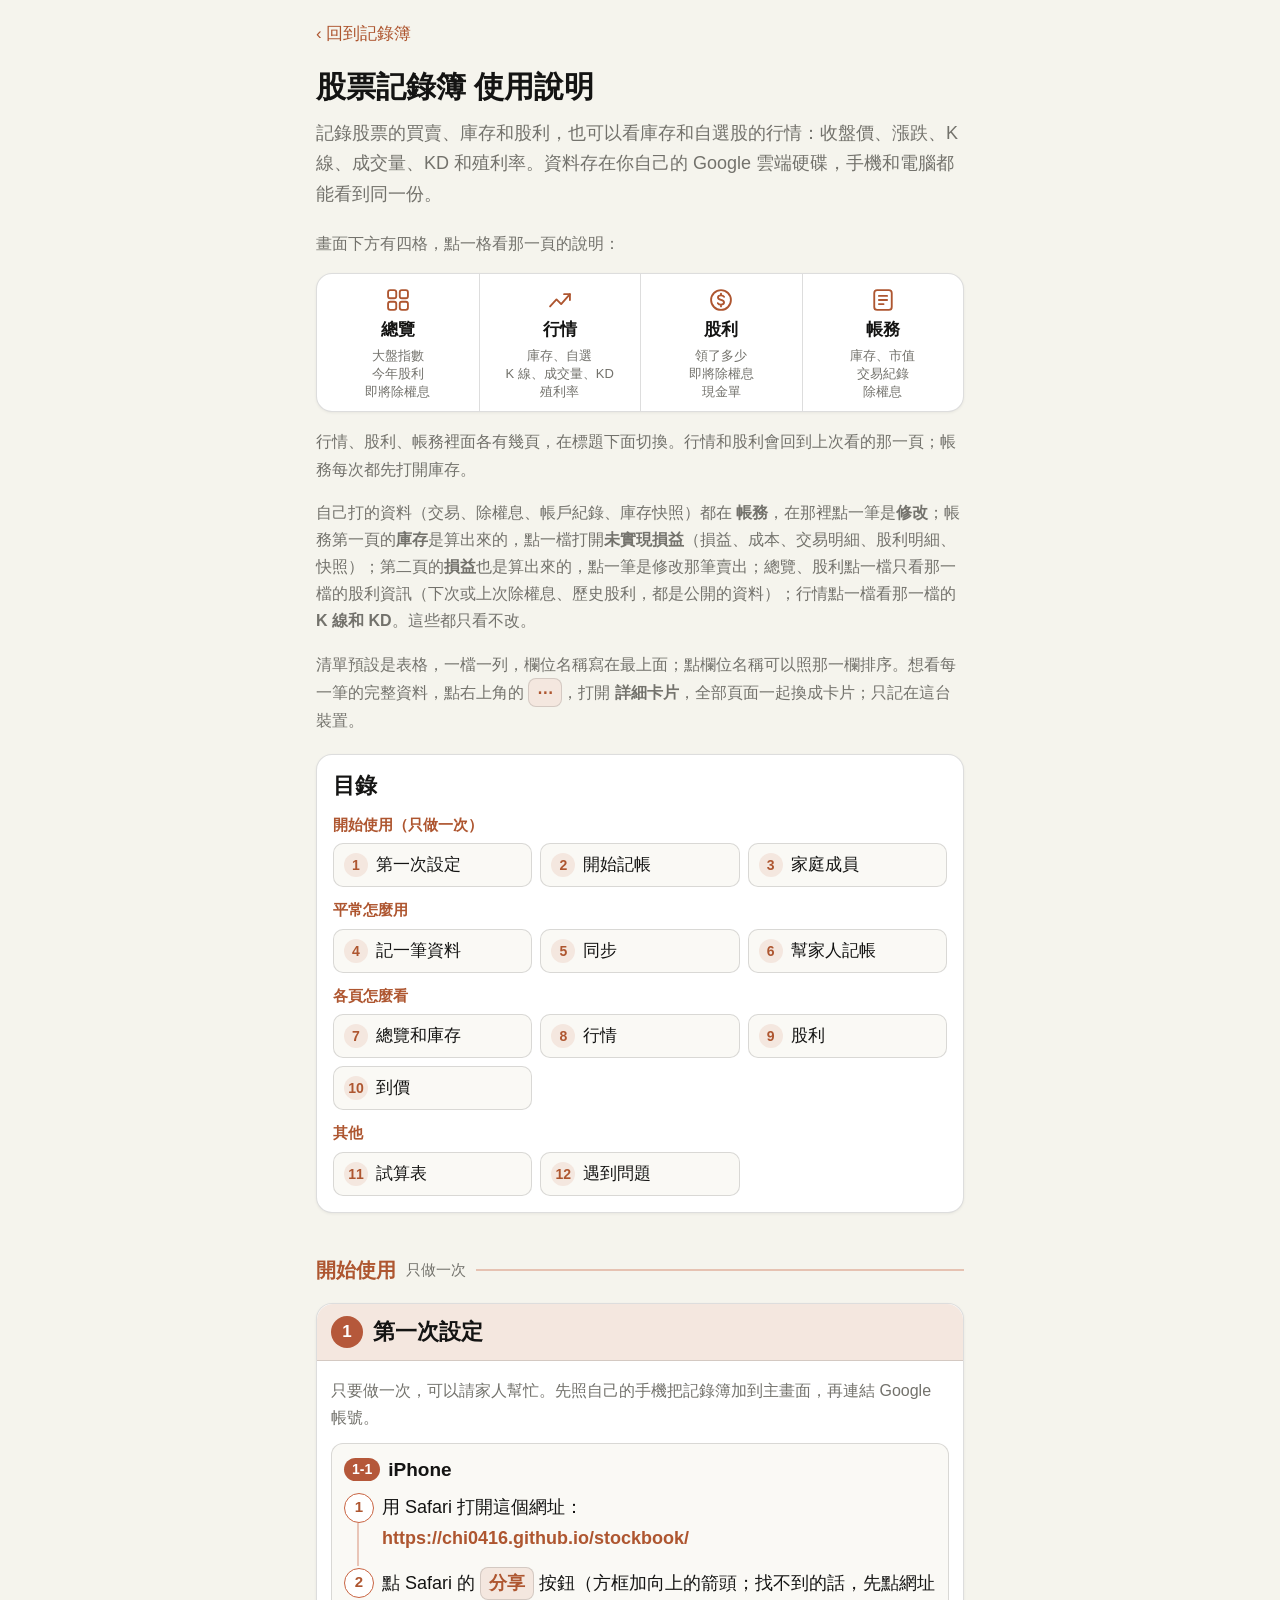
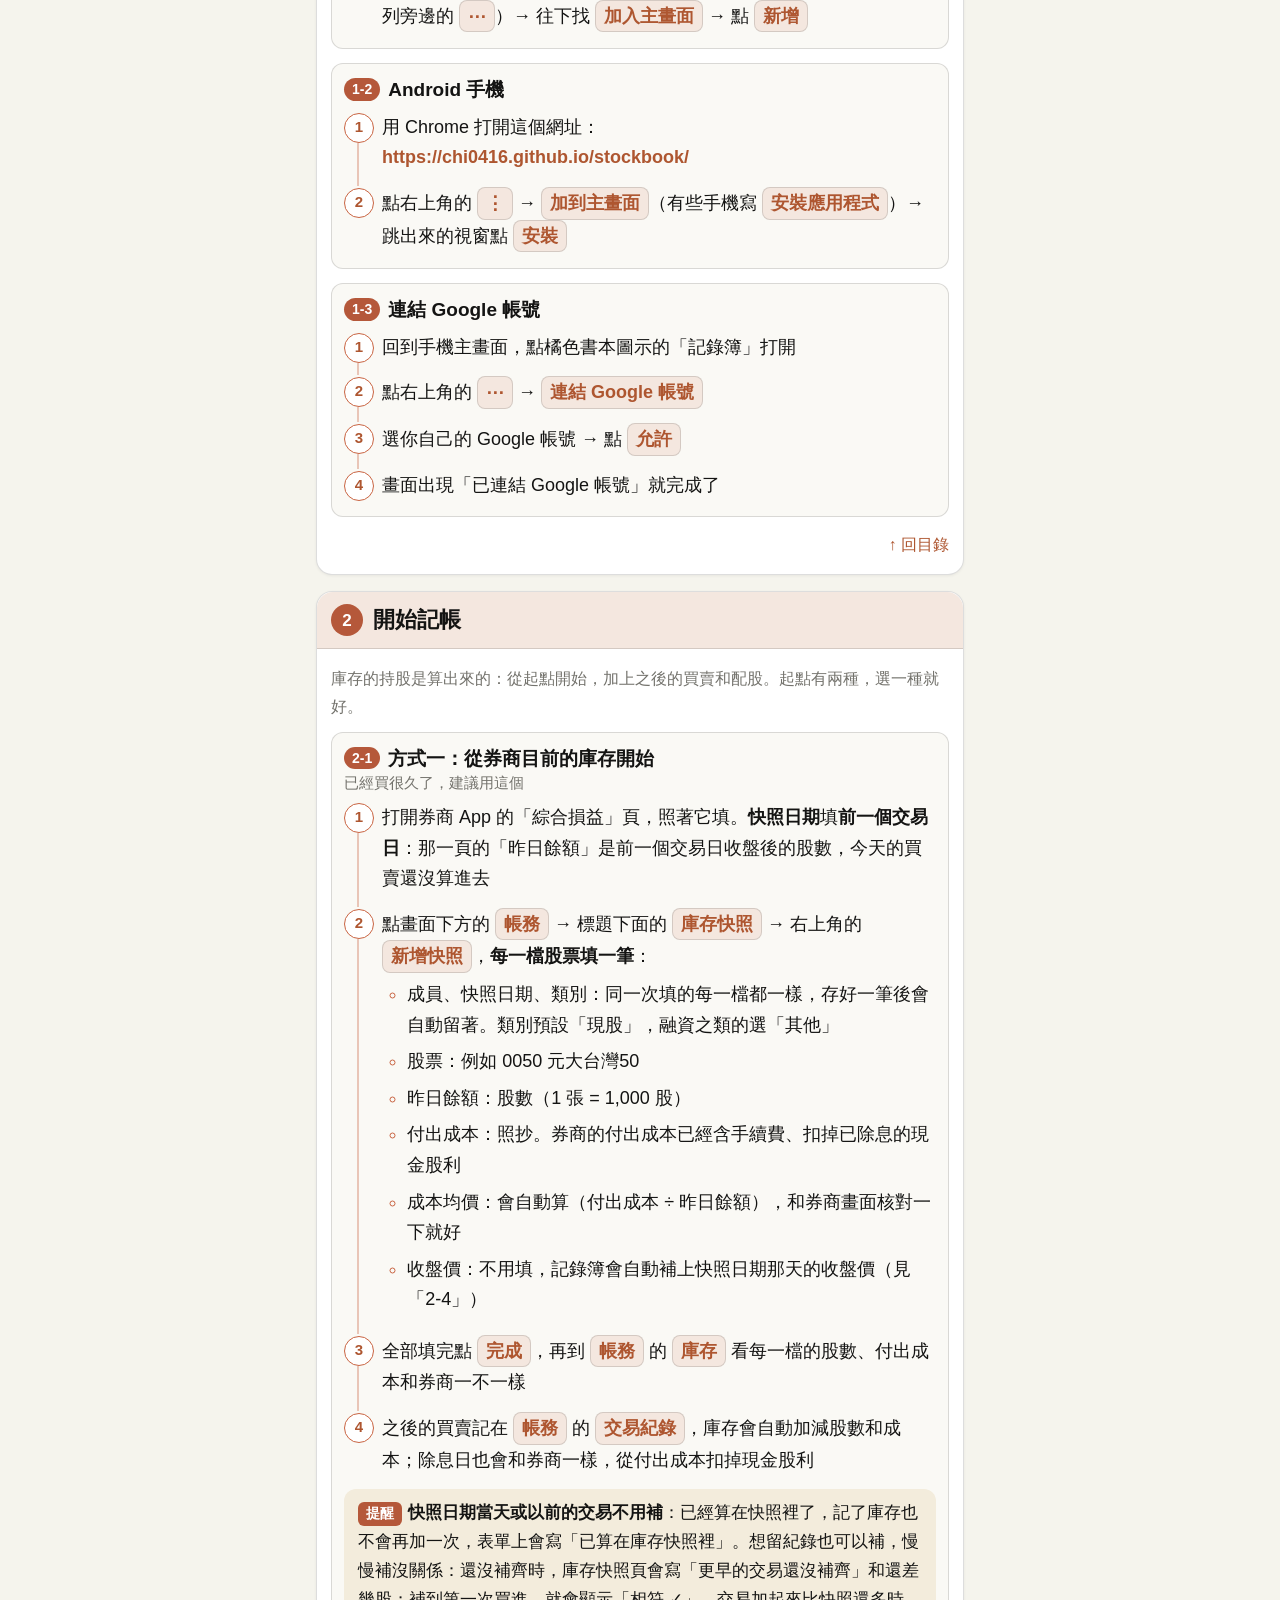
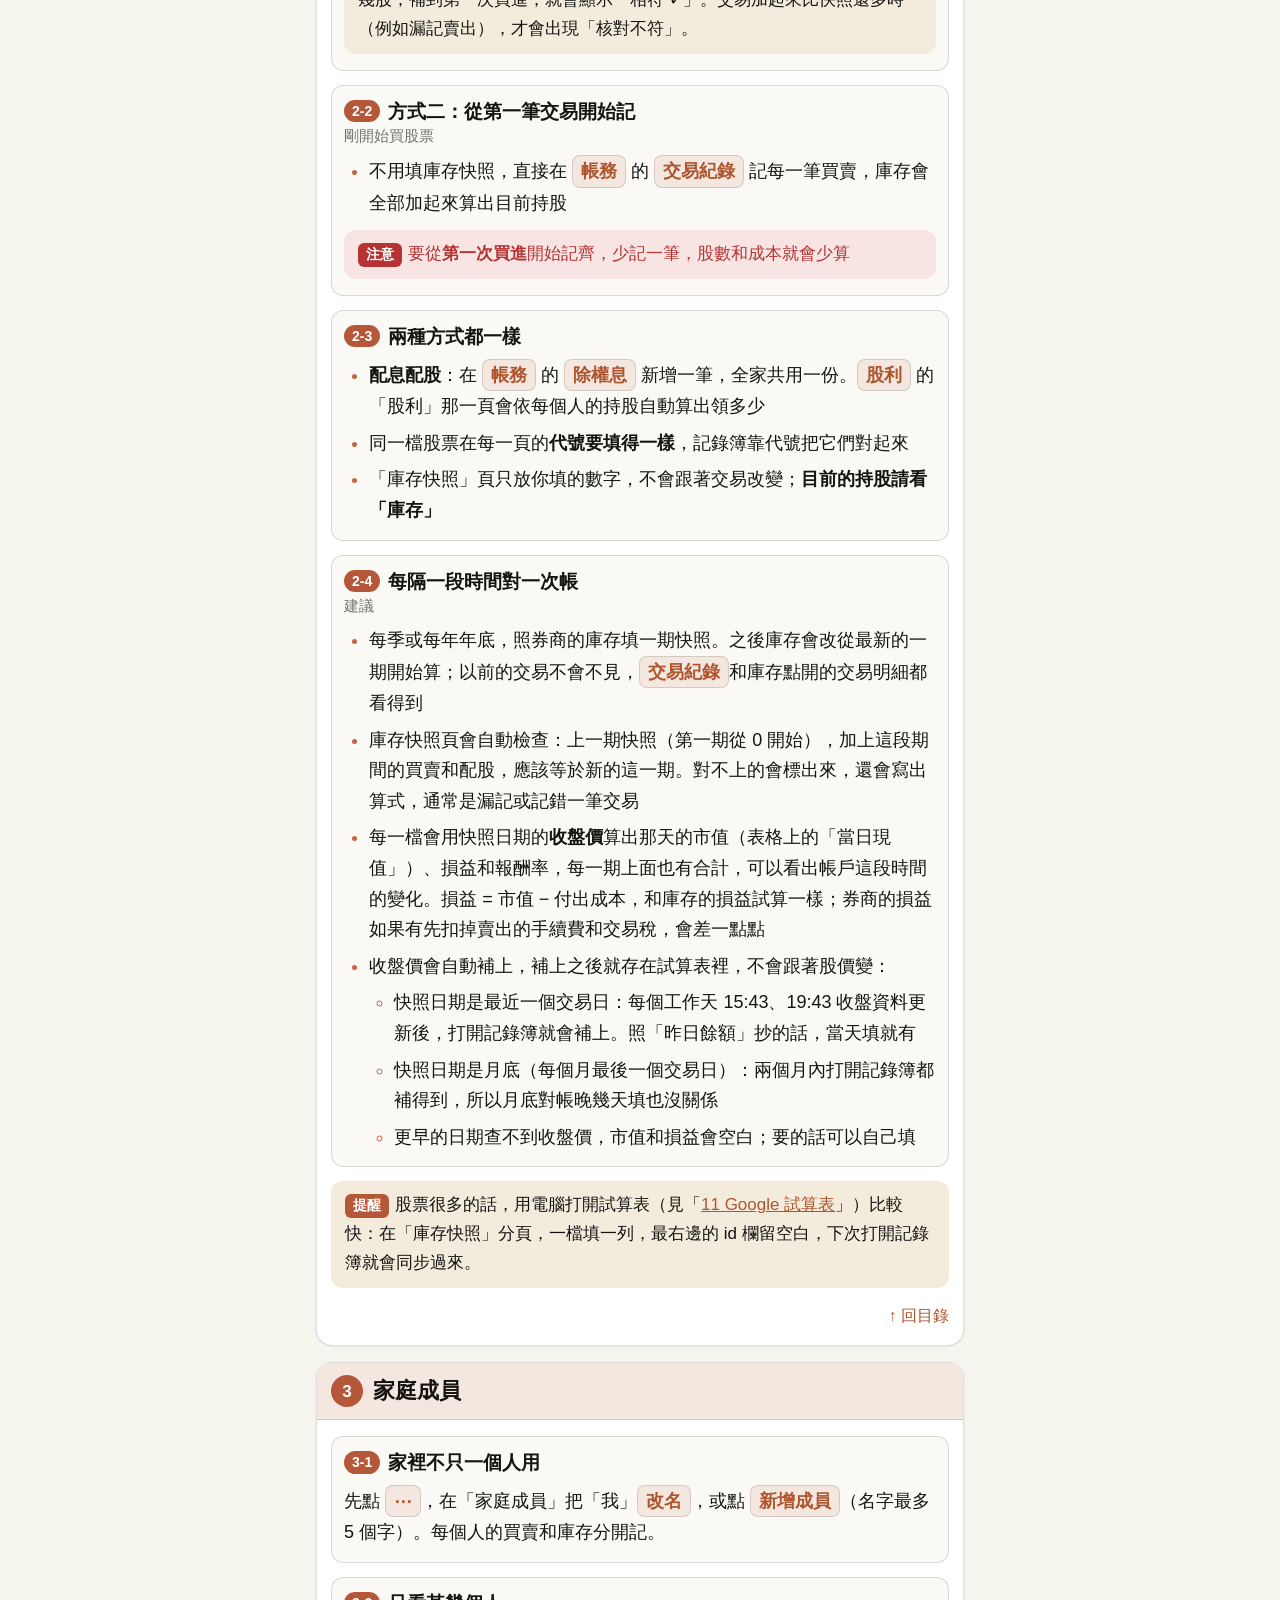
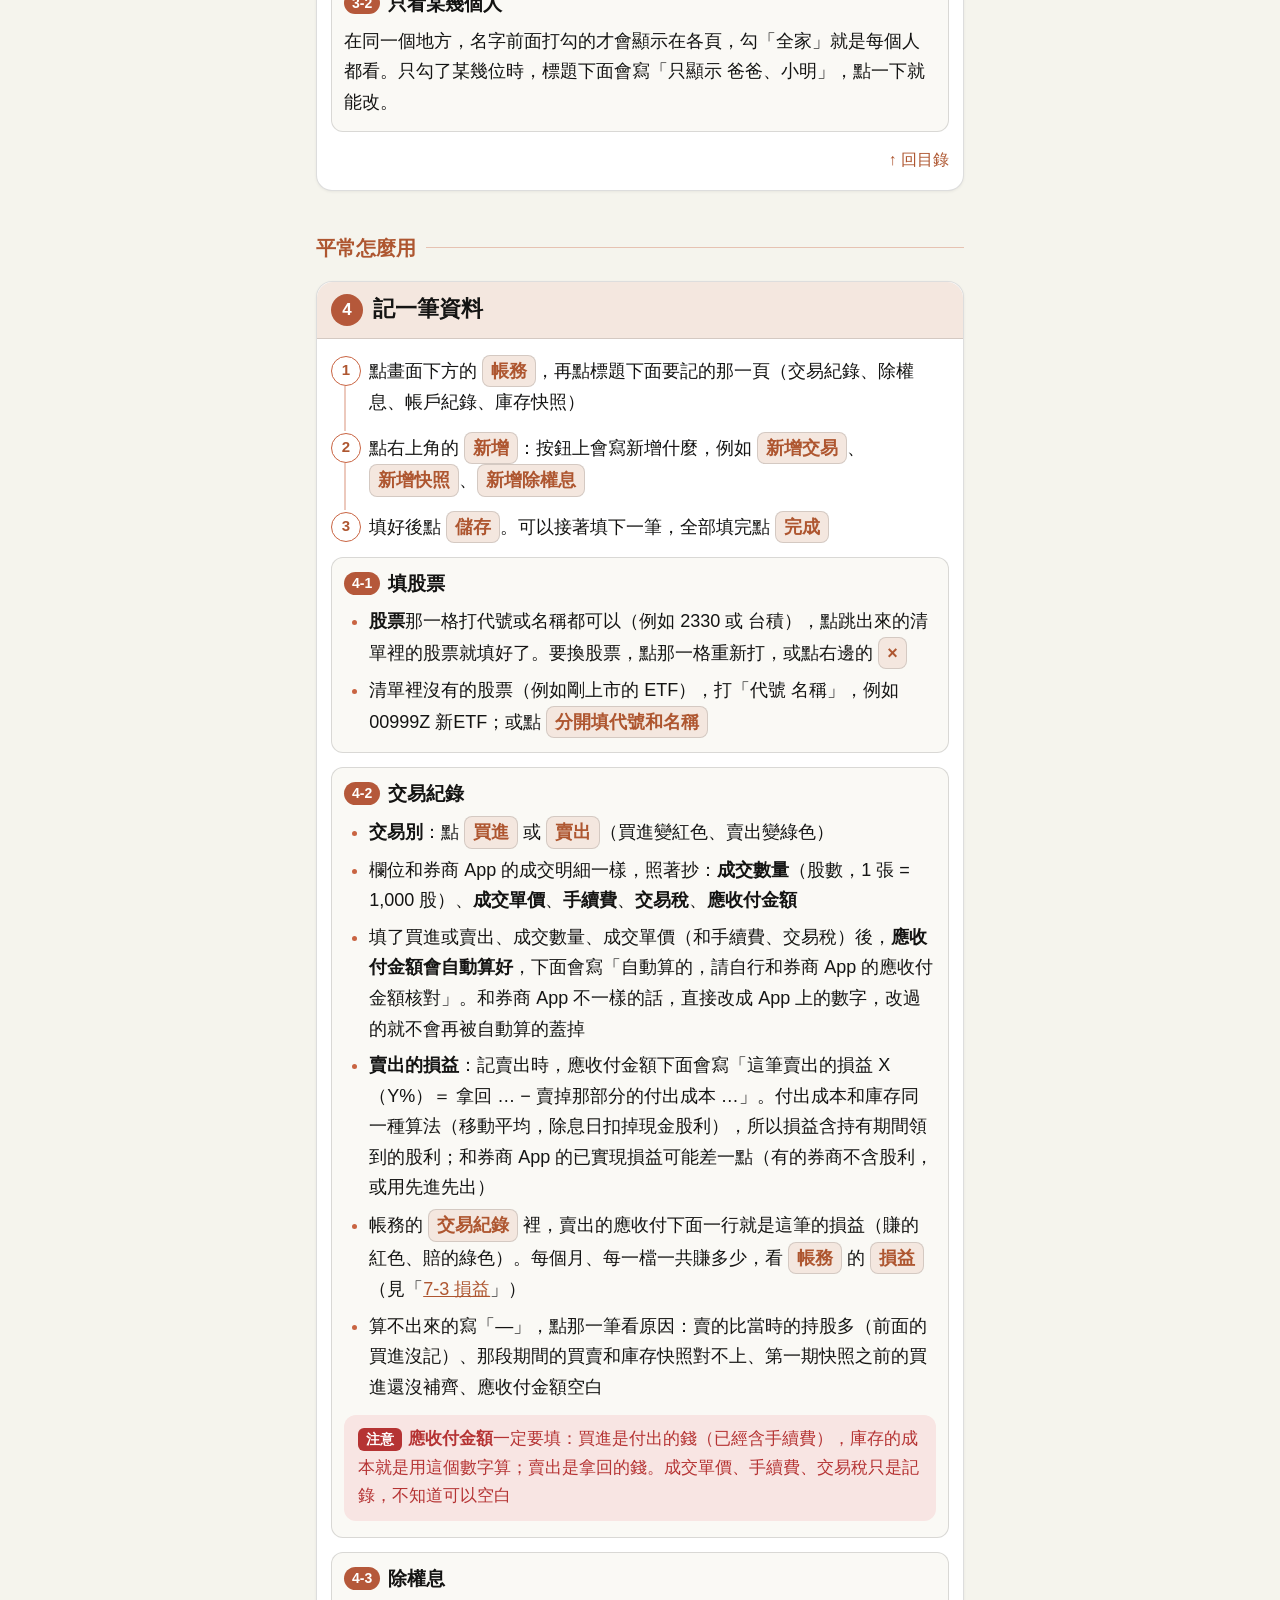
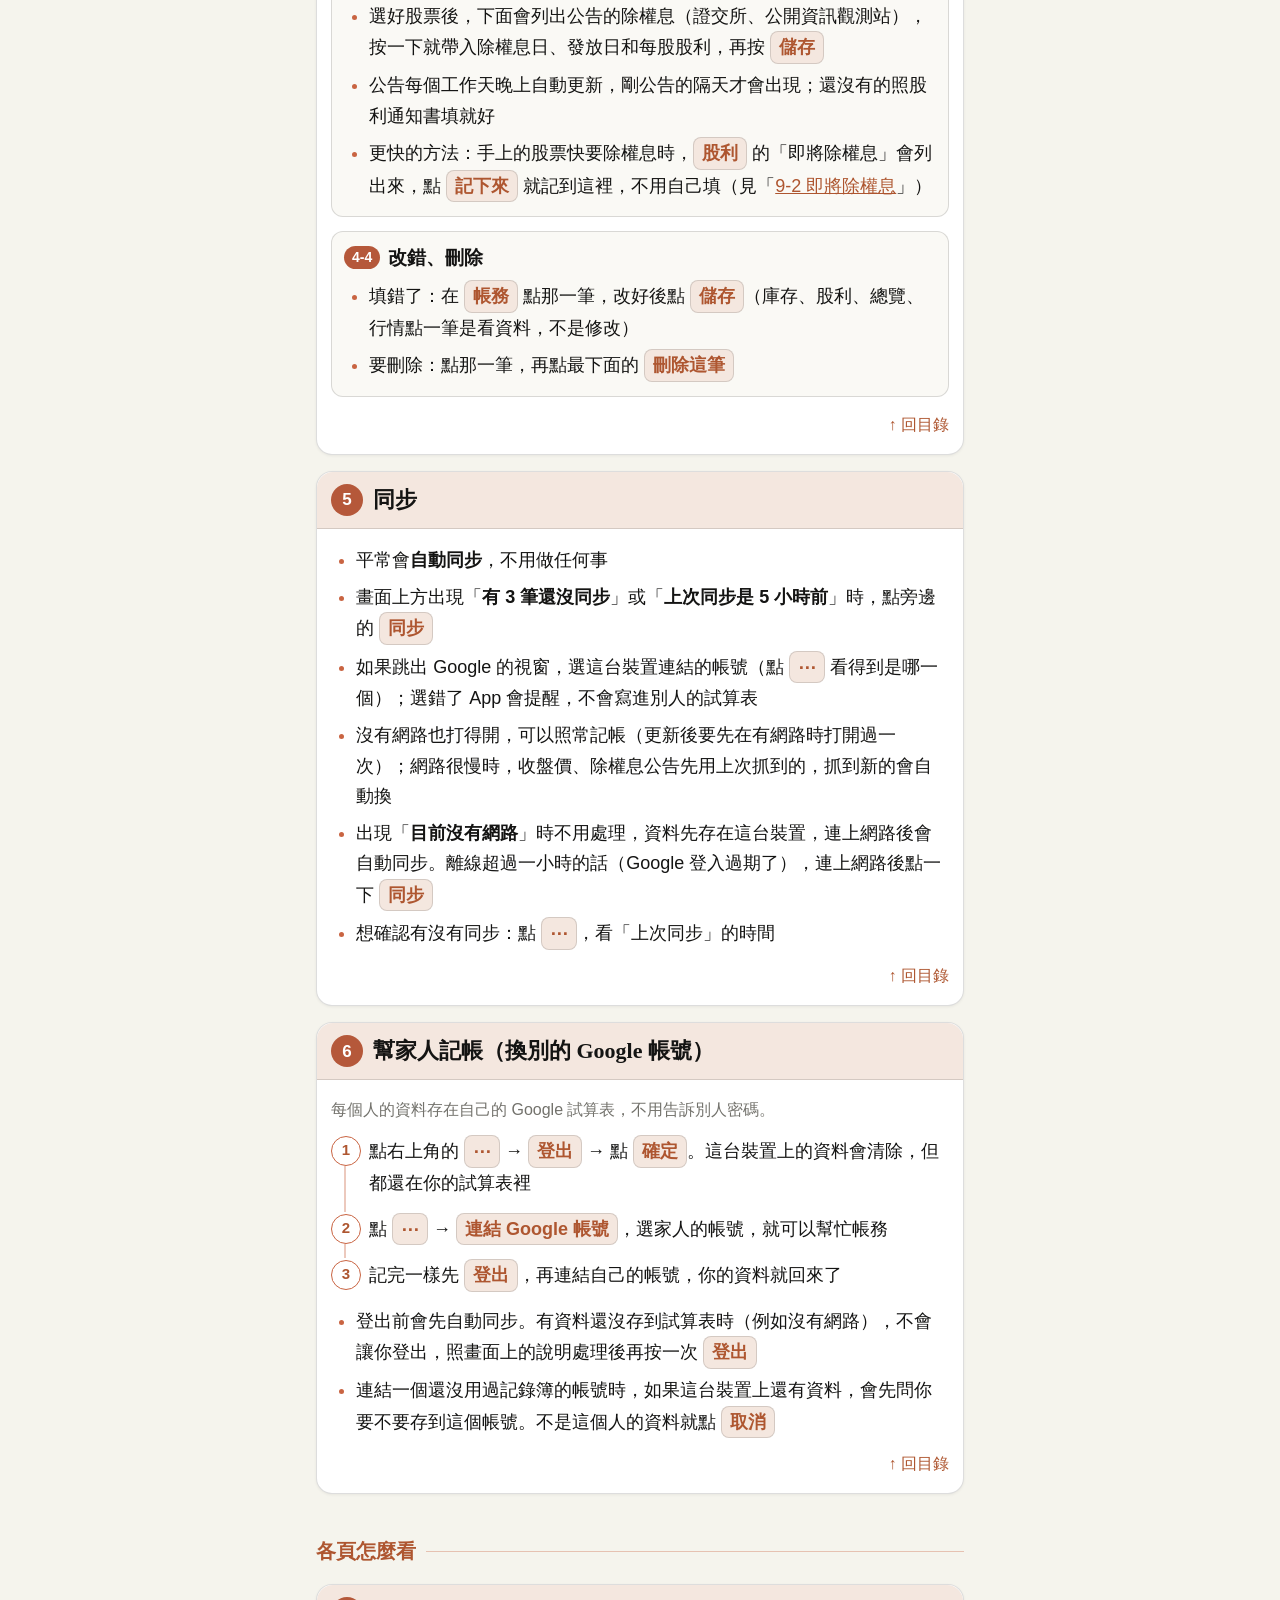
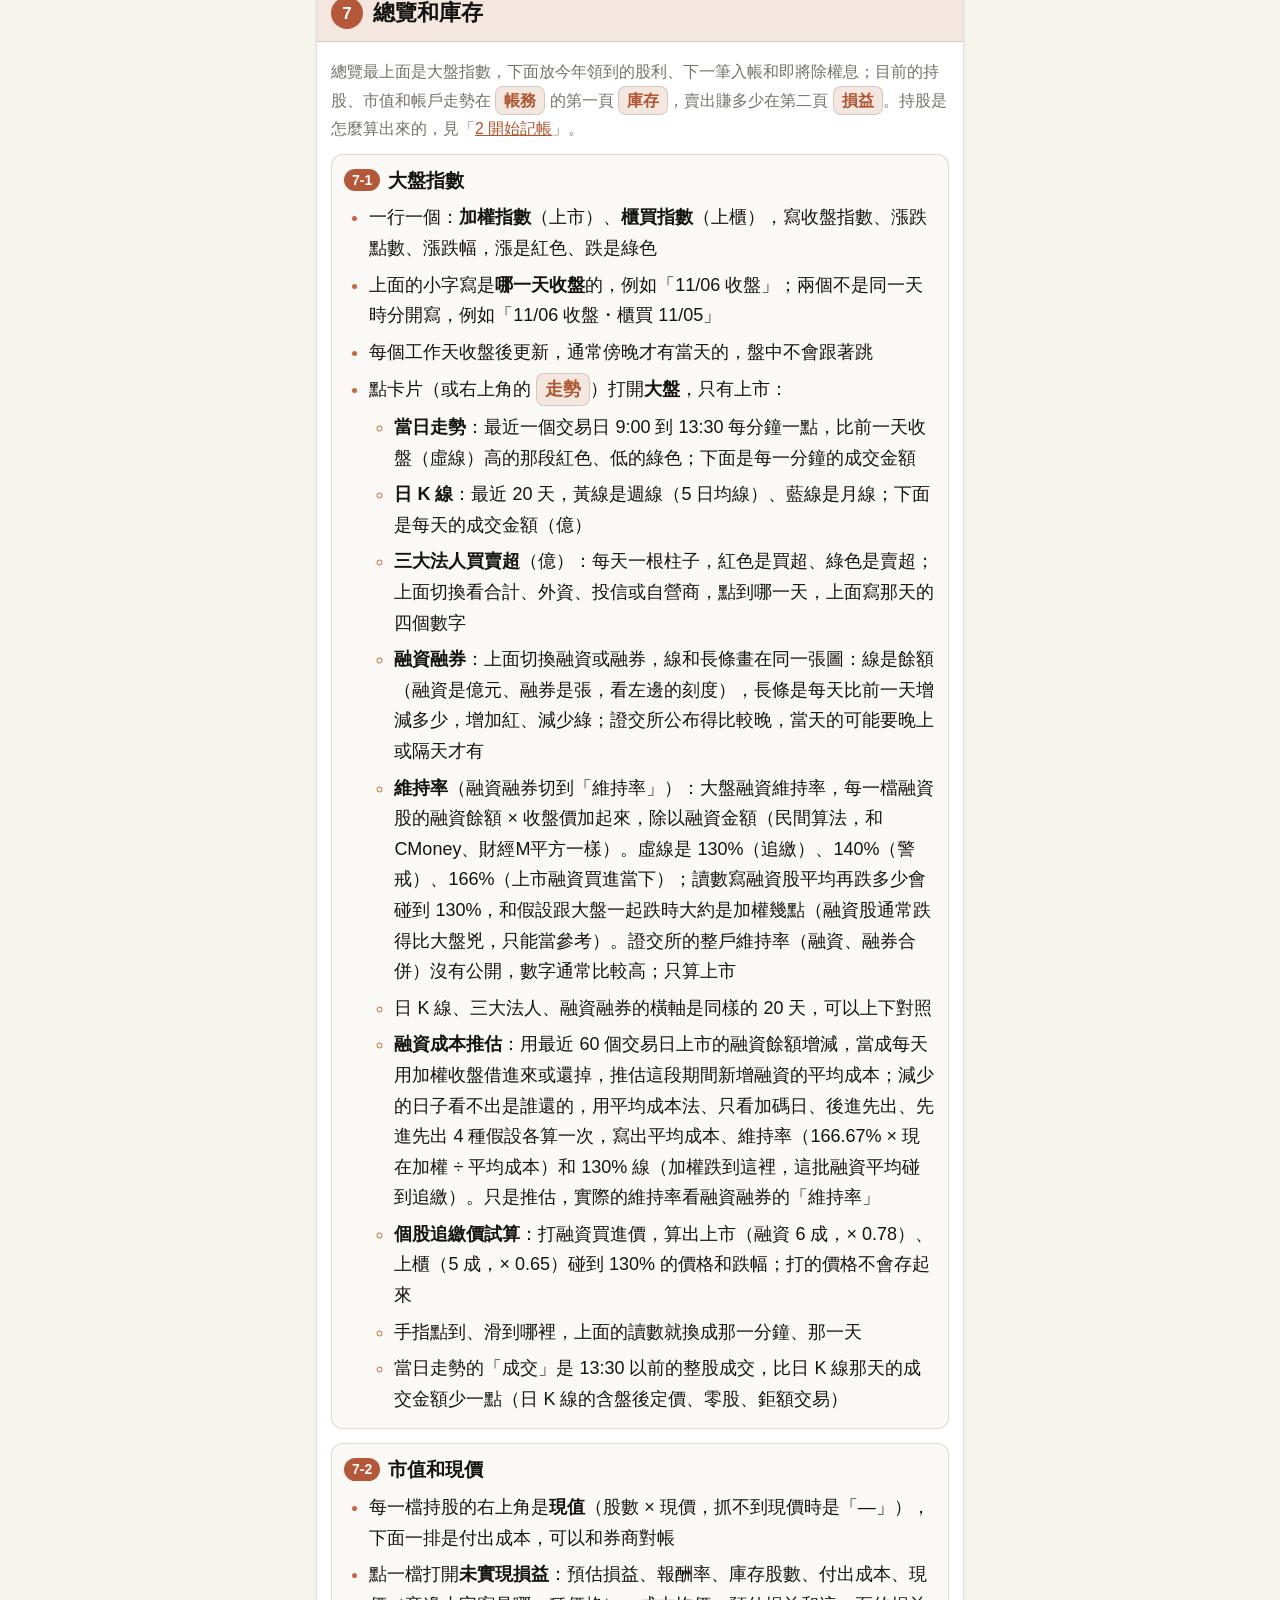
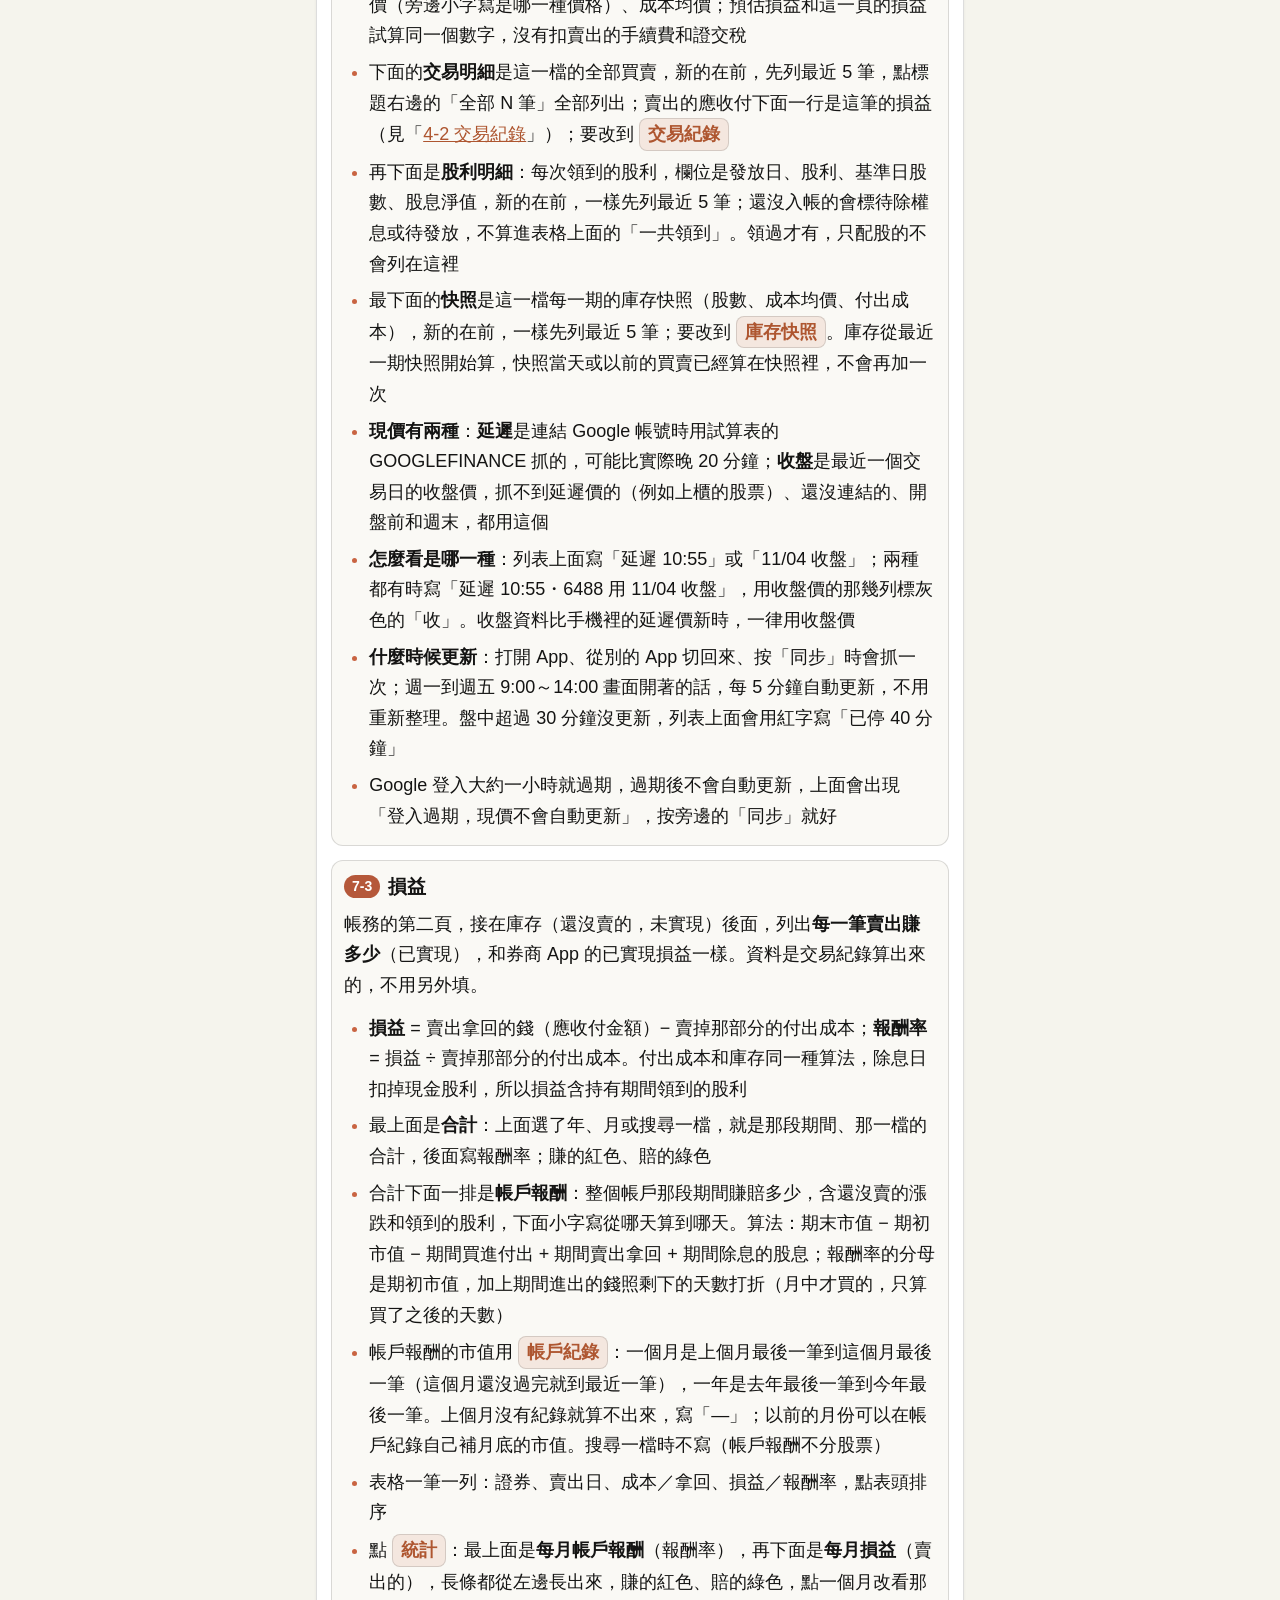
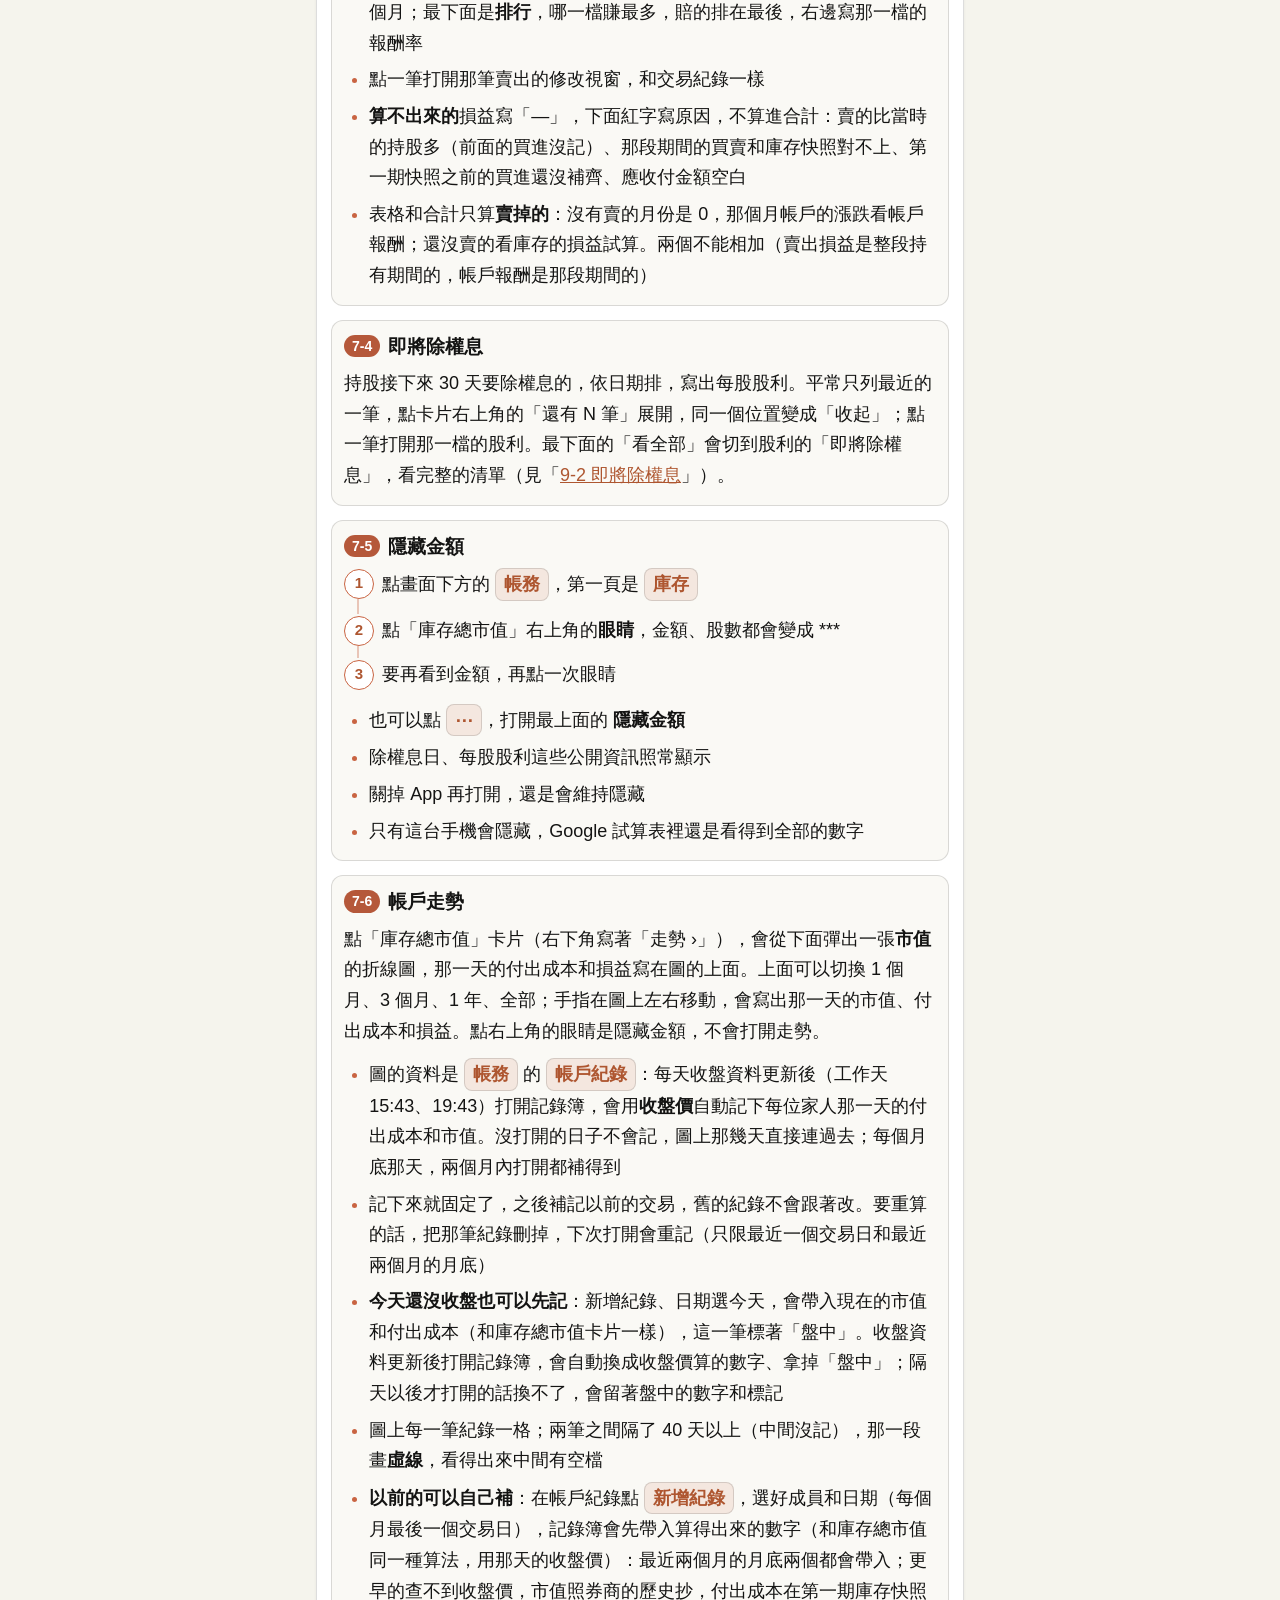
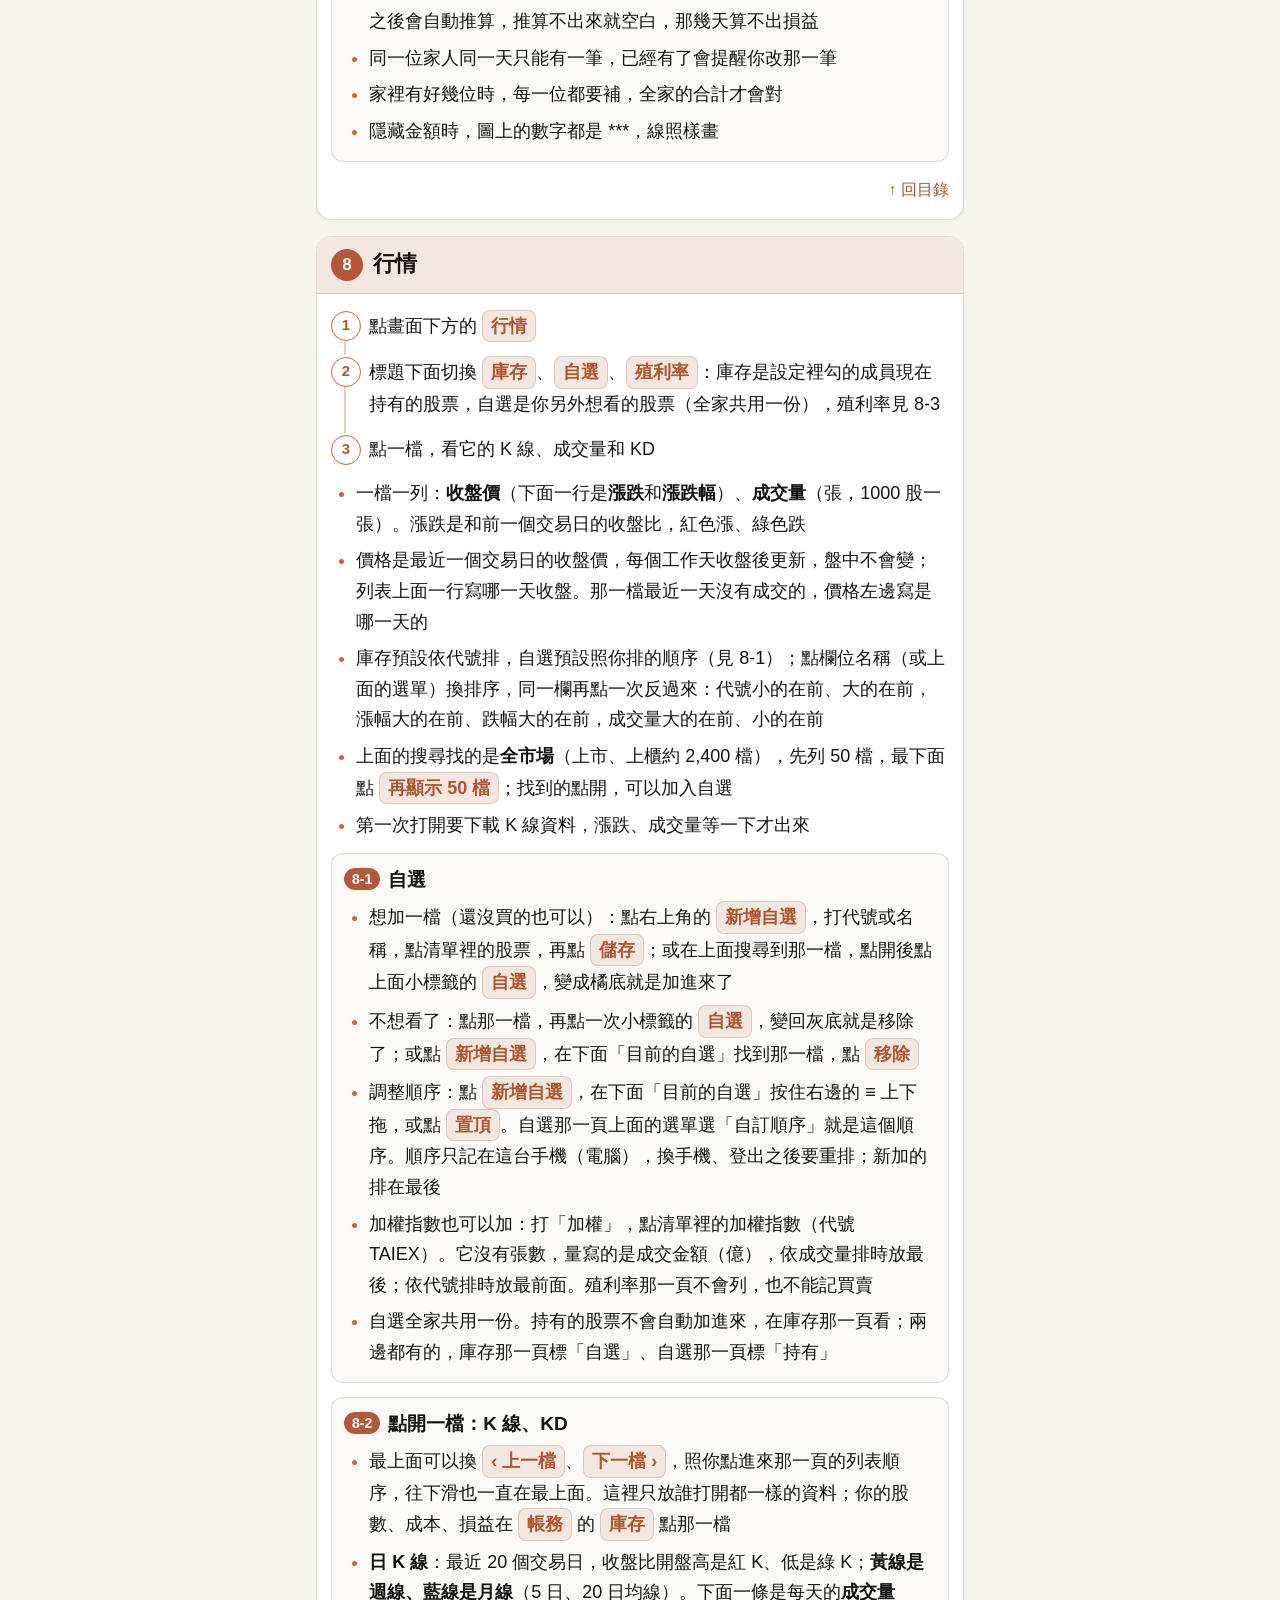
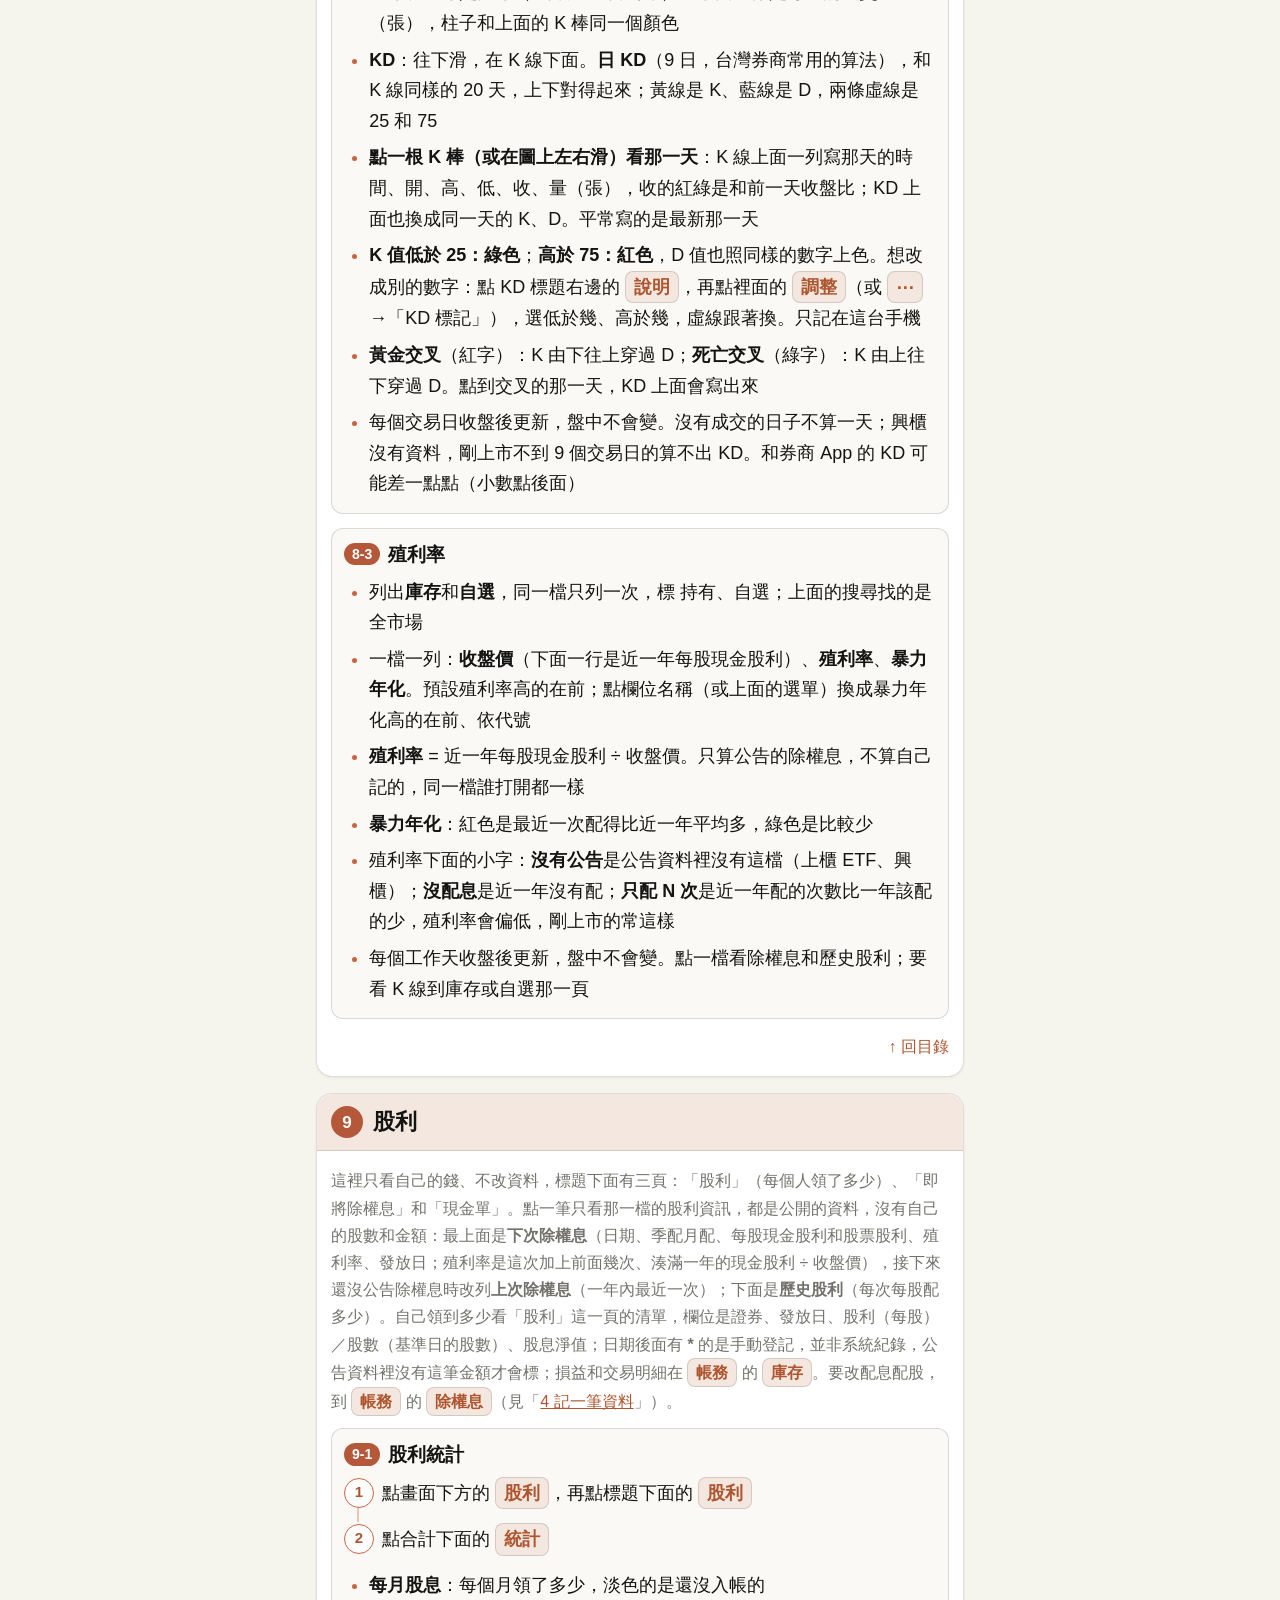
==== commit 7f51518c: "更新網站" ====
--- a/help.html
+++ b/help.html
@@ -8,18 +8,18 @@
   <meta name="theme-color" content="#1f1e1d" media="(prefers-color-scheme: dark)">
   <title>使用說明</title>
   <link rel="icon" type="image/png" href="icons/book-192.png">
-  <!-- 給家人看的步驟；字比較大，也可以直接列印
-       分成四個大區：開始使用（只做一次）、平常怎麼用、各頁怎麼看（照畫面下方的四格）、其他
-       段落編號連續（1–11），小卡編號是「段落-第幾張」；改了段落順序，目錄、開頭的四格和文中的「見『…』」都要跟著改 -->
-  <link rel="stylesheet" href="css/page.css?v=2026.11.07.17">
+
+
+
+  <link rel="stylesheet" href="css/page.css?v=2026.11.13.4">
 </head>
 <body>
 <main>
   <a class="back" href="./">‹ 回到記錄簿</a>
   <h1>股票記錄簿 使用說明</h1>
-  <p class="lead">記錄股票的買賣、庫存和股利，也可以看殖利率、KD、K 線、EPS、被哪些 ETF 持有，用自己定的條件幫股票打星星。資料存在你自己的 Google 雲端硬碟，手機和電腦都能看到同一份。</p>
-
-  <!-- 畫面下方的四格（圖示和 index.html 的 .tabbar 一樣），點了跳到那一頁的說明 -->
+  <p class="lead">記錄股票的買賣、庫存和股利，也可以看庫存和自選股的行情：收盤價、漲跌、K 線、成交量、KD 和殖利率。資料存在你自己的 Google 雲端硬碟，手機和電腦都能看到同一份。</p>
+
+
   <p class="muted">畫面下方有四格，點一格看那一頁的說明：</p>
   <div class="tabs">
     <a href="#overview">
@@ -28,7 +28,7 @@
     </a>
     <a href="#market">
       <svg viewBox="0 0 24 24" aria-hidden="true"><path d="M3.5 17.5 9 11.5l4 4 7.5-8.5"/><path d="M15.5 7h5v5"/></svg>
-      <b>選股</b><small>K 線、KD<br>殖利率、EPS<br>ETF、星星</small>
+      <b>行情</b><small>庫存、自選<br>K 線、成交量、KD<br>殖利率</small>
     </a>
     <a href="#income">
       <svg viewBox="0 0 24 24" aria-hidden="true"><circle cx="12" cy="12" r="8.5"/><path d="M14.6 9.3c-.5-.8-1.4-1.3-2.6-1.3-1.5 0-2.6.8-2.6 1.9 0 2.6 5.2 1.4 5.2 4.1 0 1.1-1.1 2-2.6 2-1.2 0-2.2-.5-2.7-1.3M12 6.5V8M12 16v1.5"/></svg>
@@ -39,8 +39,8 @@
       <b>帳務</b><small>庫存、市值<br>交易紀錄<br>除權息</small>
     </a>
   </div>
-  <p class="muted">選股、股利、帳務裡面各有幾頁，在標題下面切換。選股和股利會回到上次看的那一頁；帳務每次都先打開庫存。</p>
-  <p class="muted">自己打的資料（交易、除權息、帳戶紀錄、庫存快照）都在 <b>帳務</b>，在那裡點一筆是<b>修改</b>；帳務第一頁的<b>庫存</b>是算出來的，點一檔打開<b>未實現損益</b>（損益、成本、交易明細、股利明細、快照）；第二頁的<b>損益</b>也是算出來的，點一筆是修改那筆賣出；總覽、股利點一檔只看那一檔的股利資訊（下次或上次除權息、歷史股利，都是公開的資料）；選股點一檔打開那一檔的<b>詳細資料</b>。這些都只看不改。</p>
+  <p class="muted">行情、股利、帳務裡面各有幾頁，在標題下面切換。行情和股利會回到上次看的那一頁；帳務每次都先打開庫存。</p>
+  <p class="muted">自己打的資料（交易、除權息、帳戶紀錄、庫存快照）都在 <b>帳務</b>，在那裡點一筆是<b>修改</b>；帳務第一頁的<b>庫存</b>是算出來的，點一檔打開<b>未實現損益</b>（損益、成本、交易明細、股利明細、快照）；第二頁的<b>損益</b>也是算出來的，點一筆是修改那筆賣出；總覽、股利點一檔只看那一檔的股利資訊（下次或上次除權息、歷史股利，都是公開的資料）；行情點一檔看那一檔的 <b>K 線和 KD</b>。這些都只看不改。</p>
   <p class="muted">清單預設是表格，一檔一列，欄位名稱寫在最上面；點欄位名稱可以照那一欄排序。想看每一筆的完整資料，點右上角的 <b class="btn">⋯</b>，打開 <b>詳細卡片</b>，全部頁面一起換成卡片；只記在這台裝置。</p>
 
   <nav class="toc" id="toc" aria-label="目錄">
@@ -60,7 +60,7 @@
     <p class="toc-part">各頁怎麼看</p>
     <div class="toc-links">
       <a href="#overview"><span class="no">7</span>總覽和庫存</a>
-      <a href="#market"><span class="no">8</span>選股</a>
+      <a href="#market"><span class="no">8</span>行情</a>
       <a href="#income"><span class="no">9</span>股利</a>
       <a href="#alerts"><span class="no">10</span>到價</a>
     </div>
@@ -71,7 +71,7 @@
     </div>
   </nav>
 
-  <!-- ===== 開始使用 ===== -->
+
   <div class="part">開始使用<small>只做一次</small></div>
 
   <section id="setup">
@@ -182,7 +182,7 @@
     <a class="to-toc" href="#toc">↑ 回目錄</a>
   </section>
 
-  <!-- ===== 平常怎麼用 ===== -->
+
   <div class="part">平常怎麼用</div>
 
   <section id="record">
@@ -226,7 +226,7 @@
     <div class="sub">
       <h3><span class="tag">4-4</span>改錯、刪除</h3>
       <ul>
-        <li>填錯了：在 <b class="btn">帳務</b> 點那一筆，改好後點 <b class="btn">儲存</b>（庫存、股利、總覽、選股點一筆是看資料，不是修改）</li>
+        <li>填錯了：在 <b class="btn">帳務</b> 點那一筆，改好後點 <b class="btn">儲存</b>（庫存、股利、總覽、行情點一筆是看資料，不是修改）</li>
         <li>要刪除：點那一筆，再點最下面的 <b class="btn">刪除這筆</b></li>
       </ul>
     </div>
@@ -261,7 +261,7 @@
     <a class="to-toc" href="#toc">↑ 回目錄</a>
   </section>
 
-  <!-- ===== 各頁怎麼看（照畫面下方的四格；帳務那一格的說明在 2、4） ===== -->
+
   <div class="part">各頁怎麼看</div>
 
   <section id="overview">
@@ -277,9 +277,9 @@
         <li>點卡片（或右上角的 <b class="btn">走勢</b>）打開<b>大盤</b>，只有上市：
           <ul>
             <li><b>當日走勢</b>：最近一個交易日 9:00 到 13:30 每分鐘一點，比前一天收盤（虛線）高的那段紅色、低的綠色；下面是每一分鐘的成交金額</li>
-            <li><b>日 K 線</b>：最近 20 天，黃線是 5 日線、藍線是月線；下面是每天的成交金額（億）</li>
+            <li><b>日 K 線</b>：最近 20 天，黃線是週線（5 日均線）、藍線是月線；下面是每天的成交金額（億）</li>
             <li><b>三大法人買賣超</b>（億）：每天一根柱子，紅色是買超、綠色是賣超；上面切換看合計、外資、投信或自營商，點到哪一天，上面寫那天的四個數字</li>
-            <li><b>融資融券</b>：上面切換融資或融券，線是餘額（融資是億元、融券是張），下面是每天比前一天增減多少；證交所公布得比較晚，當天的可能要晚上或隔天才有</li>
+            <li><b>融資融券</b>：上面切換融資或融券，線和長條畫在同一張圖：線是餘額（融資是億元、融券是張，看左邊的刻度），長條是每天比前一天增減多少，增加紅、減少綠；證交所公布得比較晚，當天的可能要晚上或隔天才有</li>
             <li><b>維持率</b>（融資融券切到「維持率」）：大盤融資維持率，每一檔融資股的融資餘額 × 收盤價加起來，除以融資金額（民間算法，和 CMoney、財經M平方一樣）。虛線是 130%（追繳）、140%（警戒）、166%（上市融資買進當下）；讀數寫融資股平均再跌多少會碰到 130%，和假設跟大盤一起跌時大約是加權幾點（融資股通常跌得比大盤兇，只能當參考）。證交所的整戶維持率（融資、融券合併）沒有公開，數字通常比較高；只算上市</li>
             <li>日 K 線、三大法人、融資融券的橫軸是同樣的 20 天，可以上下對照</li>
             <li><b>融資成本推估</b>：用最近 60 個交易日上市的融資餘額增減，當成每天用加權收盤借進來或還掉，推估這段期間新增融資的平均成本；減少的日子看不出是誰還的，用平均成本法、只看加碼日、後進先出、先進先出 4 種假設各算一次，寫出平均成本、維持率（166.67% × 現在加權 ÷ 平均成本）和 130% 線（加權跌到這裡，這批融資平均碰到追繳）。只是推估，實際的維持率看融資融券的「維持率」</li>
@@ -359,157 +359,53 @@
   </section>
 
   <section id="market">
-    <h2><span class="no">8</span>選股</h2>
+    <h2><span class="no">8</span>行情</h2>
     <ol class="steps">
-      <li>點畫面下方的 <b class="btn">選股</b></li>
-      <li>標題下面切換 <b class="btn">K 線</b>、<b class="btn">KD</b>、<b class="btn">ETF 持有</b>、<b class="btn">殖利率</b>、<b class="btn">EPS</b> 或 <b class="btn">★ 星星</b>：先技術面、籌碼面，再基本面，和詳細資料同一個順序；星星把各頁的條件加起來，所以放最後</li>
-      <li>每一頁列表上面一行寫<b>資料是哪一天的</b>；右邊點 <b class="btn">說明</b>，下面跳出一小塊寫怎麼算、怎麼看，點哪裡都會關掉</li>
+      <li>點畫面下方的 <b class="btn">行情</b></li>
+      <li>標題下面切換 <b class="btn">庫存</b>、<b class="btn">自選</b>、<b class="btn">殖利率</b>：庫存是設定裡勾的成員現在持有的股票，自選是你另外想看的股票（全家共用一份），殖利率見 8-3</li>
+      <li>點一檔，看它的 K 線、成交量和 KD</li>
     </ol>
     <ul>
-      <li>每一頁上面切換 <b class="btn">持有</b>｜<b class="btn">觀察</b>｜<b class="btn">全市場</b>｜<b class="btn">成分股</b>，換頁時會留著：
-        <b>觀察</b>是觀察清單加上你的持股，標「持有」、「觀察」（兩邊都有就兩個都標），持股不用另外加進觀察清單，新買的自動出現；<b>持有</b>只看持股；<b>全市場</b>是上市、上櫃約 2,400 檔，照排序先列前 50 檔，最下面點 <b class="btn">再顯示 50 檔</b></li>
-      <li><b>成分股</b>：在下面的選單選一檔 ETF（收了受益人數最多的十幾檔指數型 ETF），列表換成它持有的股票，代號後面是權重。每一頁都跟著換：K 線頁看成分股的月線扣抵，EPS 頁看成分股今年賺得怎樣，殖利率頁看成分股的殖利率。排序的「依代號」在這裡變成「依權重」，大的在前
-        <ul>
-          <li>成分股和權重是從投信網站抄下來的，<b>選單下面寫哪家投信、哪一天公布的</b>。不是每天更新，ETF 調整成分股時（一年幾次）才更新，所以權重和今天可能差一點</li>
-        </ul>
-      </li>
-      <li>搜尋框打代號或名稱就找得到；在持有、觀察裡找不到時，會出現「全市場有 N 檔符合」，點一下切過去</li>
-      <li><b>每一頁點一檔，都打開同一個詳細資料</b>：最上面是達標的星星，右邊是觀察清單的開關：還沒加的寫 <b class="btn">＋ 加入觀察清單</b>，加了以後同一個位置變成 <b class="btn">✓ 觀察中</b>，點了問一次就移除（持有的本來就會出現在「觀察」裡，不用加）。下面一路滑下去，先看技術面：K 線（收盤價、月線往哪裡彎，點了在原地展開大圖）、KD；再來是 ETF 持有（收了的 ETF 裡有幾檔持有，下面每一檔寫權重）；再來是<b>基本面</b>（殖利率的標題前面寫著「基本面」）：殖利率（一排四格：殖利率、暴力年化、近一年每股、配息，下面一行寫哪一天的收盤價）、EPS（還有近 5 年每一年的 EPS）、股利預估。這裡只放誰打開都一樣的資料；你的股數、成本、損益在 <b class="btn">帳務</b> 的 <b class="btn">庫存</b> 點那一檔</li>
-      <li>每一段都是同一個樣子：標題右邊有 <b class="btn">說明</b>（點了跳出怎麼算、資料從哪來），卡片上一排數字，第一格是那一頁列表的主要數字，下面最多一行字，其他的都收在說明裡</li>
-      <li>最上面可以換 <b class="btn">‹ 上一檔</b>、<b class="btn">下一檔 ›</b>，照你點進來那一頁的列表順序，往下滑也一直在最上面。<b>從哪一頁點進來，就停在那一段</b>：KD、ETF 持有、殖利率、EPS 直接捲到那一段；K 線是第一段，停在最上面、大圖直接展開；星星本來就在最上面。換下一檔也停在同一段</li>
-      <li>詳細資料殖利率標題右邊的 <b class="btn">歷史股利</b> 打開一張表，一次一行：除權息日期、現金股利、股票股利、合計，都是<b>每股</b>多少元（沒持有、清倉的股票也看得到）。公告資料只抓近 13 個月，所以一年配一次的通常只有一行，不是只配過一次。合計 = 現金股利 + 股票股利；股票股利 0.2 元，一般公司（面額 10 元）就是每張（1,000 股）配 20 股，是股票不是現金</li>
-      <li>價格：選股每一頁都用最近一個交易日的收盤價，每個工作天收盤後更新，盤中不會變；全市場同一天的價格，比較才公平。盤中想試算，到 K 線大圖自己打價格</li>
+      <li>一檔一列：<b>收盤價</b>（下面一行是<b>漲跌</b>和<b>漲跌幅</b>）、<b>成交量</b>（張，1000 股一張）。漲跌是和前一個交易日的收盤比，紅色漲、綠色跌</li>
+      <li>價格是最近一個交易日的收盤價，每個工作天收盤後更新，盤中不會變；列表上面一行寫哪一天收盤。那一檔最近一天沒有成交的，價格左邊寫是哪一天的</li>
+      <li>庫存預設依代號排，自選預設照你排的順序（見 8-1）；點欄位名稱（或上面的選單）換排序，同一欄再點一次反過來：代號小的在前、大的在前，漲幅大的在前、跌幅大的在前，成交量大的在前、小的在前</li>
+      <li>上面的搜尋找的是<b>全市場</b>（上市、上櫃約 2,400 檔），先列 50 檔，最下面點 <b class="btn">再顯示 50 檔</b>；找到的點開，可以加入自選</li>
+      <li>第一次打開要下載 K 線資料，漲跌、成交量等一下才出來</li>
     </ul>
 
     <div class="sub">
-      <h3><span class="tag">8-1</span>觀察清單</h3>
-      <ul>
-        <li>想加一檔（還沒買的也可以）：點右上角的 <b class="btn">新增觀察</b>，打代號或名稱，點清單裡的股票，再點 <b class="btn">儲存</b></li>
-        <li>在「全市場」看到想觀察的：點那一檔，再點星星右邊的 <b class="btn">＋ 加入觀察清單</b></li>
-        <li>不想看了：點那一檔，再點星星右邊的 <b class="btn">✓ 觀察中</b>（加入、移除都在同一個位置）；或點 <b class="btn">新增觀察</b>，在下面「目前的觀察清單」找到那一檔，點 <b class="btn">移除</b></li>
-        <li>觀察清單全家共用一份</li>
-      </ul>
-    </div>
-
-    <div class="sub">
-      <h3><span class="tag">8-2</span>K 線（月線扣抵）</h3>
-      <p>每一檔一張小 K 線圖，一頁看完哪幾檔的月線（20 日均線）快要轉彎；點一檔打開詳細資料，K 線那一段直接展開成大圖，自己打今天的價格，看月線會往上還是往下彎。</p>
-      <div class="formula"><b>月線 =</b><span class="frac"><span>最近 20 個交易日的收盤價加起來</span><span>20</span></span></div>
-      <ul>
-        <li>每過一個交易日，月線加進當天的價格、扣掉最舊的那一天。<b>扣掉的那一天的收盤價就是扣抵值</b></li>
-        <li><b>價格比扣抵值高：月線往上彎（紅色）</b>；比較低：往下彎（綠色）；一樣：持平。變多少 = (價格 − 扣抵值) ÷ 20</li>
-        <li><b>列表</b>：小圖是最近 20 個交易日的 K 棒和月線（藍線），右邊的虛線是價格不變時月線會怎麼走。最右邊一欄寫月線<b>上彎</b>（紅）還是<b>下彎</b>（綠），下面是<b>扣低幾天</b>：接下來 5 天要扣的收盤價，有幾天比最新收盤價低，越多月線越會往上彎。都用最新收盤價算（和殖利率頁一樣）</li>
-        <li>預設<b>扣低多的在前</b>，找月線快要往上彎的；點表頭的「月線 扣低」（或上面的選單）換成扣高多的在前、依代號</li>
-        <li>第一次打開要下載 K 線資料，等一下才出來。從別頁點進詳細資料的，K 線那一段是一張小圖，點小圖或標題右邊的 <b class="btn">大圖</b> 在原地展開；同一個位置變成 <b class="btn">收起</b>，點了回到小圖</li>
-        <li><b>大圖</b>：一打開先帶入最新收盤價，點輸入框直接打別的價格，下面馬上跟著算；換一檔、收起、關掉再打開會回到最新收盤價。最上面可以換 <b class="btn">‹ 上一檔</b>、<b class="btn">下一檔 ›</b>（照列表的順序），換了照樣展開大圖；往下滑就是這一檔的 KD、殖利率、EPS</li>
-        <li>盤中打的是<b>今天</b>的價格；收盤資料更新以後（每個交易日收盤後），打的就是<b>下一個交易日</b>的價格，輸入框前面會寫</li>
-        <li>K 線圖是最近 20 個交易日（剛好一個月線的長度），收盤比開盤高是紅 K、低是綠 K；<b>藍線是月線，黃線是 5 日線</b>（最近 5 個交易日的平均）</li>
-        <li><b>點一根 K 棒（或在圖上左右滑）看那一天的收盤、開盤、最高、最低</b>，寫在圖的上面一行；收盤比前一天高是紅字、低是綠字。平常寫的是最新那一天</li>
-        <li><b>K 棒下面一條是成交量</b>（張，1000 股一張）：每一根柱子對齊上面那一天的 K 棒，顏色也一樣（紅 K 紅柱、綠 K 綠柱），越高量越大；點到哪一天，那一條的左上角寫那天成交幾張</li>
-        <li>最右邊 5 格是假設的：黑點是你打的價格，<b>虛線是價格一直維持這個數字時，月線、5 日線接下來 5 天會怎麼走</b>（你打的那天，加上之後 4 天）。灰底那 5 根（最左邊）就是這幾天要扣掉的 K 棒：扣到比你打的價格低的，月線往上；扣到高的，往下。點虛線那幾格，上面會寫假設第幾天的月線、扣哪一天的多少</li>
-        <li>「扣抵值」那一格是你打的那天要扣的，下面一排是<b>之後 4 天要扣的收盤價</b>，日期是扣掉哪一天的。比你打的價格低（紅色）是<b>扣低</b>，價格不變月線就會往上彎；比較高（綠色）是<b>扣高</b>，價格要漲過它，月線才不會往下彎</li>
-        <li>只看得出月線的方向，不是預測股價：月線本來就比股價慢，扣抵只是讓你早一點知道它會怎麼走</li>
-        <li>用的是當天實際的收盤價，沒有還原除權息：除息那天股價會掉下來，接下來 20 個交易日都還在扣除息前的價格，比較容易扣高</li>
-        <li>沒有成交的日子不算一天（和 KD 一樣）；興櫃沒有資料，剛上市不到 20 個交易日的算不出來</li>
-      </ul>
-      <p class="tip"><span class="label">例子</span>扣抵值 100 元，今天收 105 元：月線比前一天高 (105 − 100) ÷ 20 = 0.25 元，往上彎；收 95 元就低 0.25 元，往下彎。</p>
-    </div>
-
-    <div class="sub">
-      <h3><span class="tag">8-3</span>KD</h3>
-      <ul>
-        <li>每一檔的<b>日 KD</b>（9 日，台灣券商常用的算法），每個交易日收盤後更新，盤中不會跟著變；列表上面會寫是哪一天收盤算的</li>
-        <li>右上角的大字是 <b>K 值</b>，由低排到高；上面的選單可以改成由高到低、依代號排</li>
-        <li><b>K 值低於 25：綠色</b>，標「低檔」；<b>高於 75：紅色</b>，標「高檔」。D 值那一格也照同樣的數字上色</li>
-        <li>想改成別的數字：點列表上面的 <b class="btn">說明</b>，再點裡面的 <b class="btn">調整</b>（或 <b class="btn">⋯</b> →「KD 標記」），選低於幾、高於幾。只記在這台手機</li>
-        <li><b>黃金交叉</b>（紅色）：K 由下往上穿過 D；<b>死亡交叉</b>（綠色）：K 由上往下穿過 D。看的是最近一個交易日和前一天比</li>
-        <li>交叉旁邊的灰色小字是<b>在哪裡交叉</b>：<b>低檔</b>（低於下限，預設 25）、<b>中間</b>、<b>高檔</b>（高於上限，預設 75）。看的是交叉時的 D 值。熟了看紅綠就好，不熟的照著小字讀：
-          <ul>
-            <li><b>低檔黃金交叉</b>：在低點往上轉，最常被當成買進的訊號</li>
-            <li><b>中間的黃金交叉、死亡交叉</b>：意思比較弱，參考就好</li>
-            <li><b>高檔黃金交叉</b>：已經很高了還往上，容易過熱</li>
-            <li><b>高檔死亡交叉</b>：在高點往下轉，最常被當成賣出的訊號</li>
-            <li><b>低檔死亡交叉</b>：已經很低了還往下，常常是一路跌（鈍化）</li>
-          </ul>
-        </li>
-        <li>和券商 App 的 KD 可能差一點點（小數點後面）；興櫃的股票沒有資料，剛上市不到 9 個交易日的還算不出來</li>
-      </ul>
-    </div>
-
-    <div class="sub">
-      <h3><span class="tag">8-4</span>ETF 持有</h3>
-      <p>一檔股票被幾檔 ETF 持有。很多 ETF 都買的股票，通常是比較大、比較穩、或股利比較好的公司，可以拿來篩選。</p>
-      <ul>
-        <li>「ETF」那一欄上面是<b>幾檔</b>，下面是<b>權重加總</b>：這一檔在每一檔持有它的 ETF 裡佔的權重加起來，越高代表 ETF 買得越多；右邊一欄是權重最大的 3 檔，其他的寫「+9」，全部的看詳細資料（KD 下面的「ETF 持有」）</li>
-        <li>預設 <b>ETF 多的在前</b>，一樣多的照權重加總；上面的選單可以改成權重加總高的在前、依代號</li>
-        <li><b>只算收了的 ETF</b>：受益人數最多的十幾檔指數型 ETF（像 0050、0056、00878、00919、006208），最多就是收了幾檔；主動式 ETF（代號 A 結尾）每天換股，手抄跟不上，所以沒有收；列表上面一行寫收了幾檔、哪一天公布的，點 <b class="btn">說明</b> 看是哪幾檔</li>
-        <li><b>全市場</b>只列至少有一檔 ETF 持有的；全部、持有、觀察照樣列出來，沒有 ETF 持有的寫「0 檔」排最後</li>
-        <li>切到 <b class="btn">成分股</b> 選一檔 ETF，可以看它的成分股還被其他哪幾檔 ETF 一起持有</li>
-        <li>點一檔打開詳細資料，和其他頁一樣</li>
-      </ul>
-    </div>
-
-    <div class="sub">
-      <h3><span class="tag">8-5</span>殖利率</h3>
-      <div class="formula"><b>殖利率 =</b><span class="frac"><span>近一年的每股現金股利</span><span>收盤價</span></span></div>
-      <div class="formula"><b>暴力年化 =</b><span class="frac"><span>最近一次的股利 × 一年配幾次</span><span>收盤價</span></span></div>
-      <ul>
-        <li>列表依殖利率由高排到低；上面的選單可以改成依暴力年化、依代號排</li>
-        <li>暴力年化在卡片右下那一格。<b>紅色</b>：最近一次配得比近一年平均多（暴力年化比殖利率高）；<b>綠色</b>：最近配得比較少。年配的兩個一樣，維持黑色；有一次特別多（例如加發）也會變紅，參考就好</li>
-        <li>一年配幾次，是看近 13 個月每次除息相隔多久：大約一個月是月配、三個月是季配、半年是半年配；只有一次的當作年配（剛上市、只配過一次的也會先當成年配）</li>
-        <li>近一年的現金股利照公告的除權息算：月配取最近 12 次、季配 4 次、半年配 2 次、年配 1 次。公告還沒有金額的先不算，你在「除權息」記的也不算，所以同一檔誰打開都一樣</li>
-        <li>上櫃的 ETF（例如債券 ETF）、興櫃的股票，公告資料裡沒有，殖利率會是「—」</li>
-      </ul>
-    </div>
-    <div class="sub">
-      <h3><span class="tag">8-6</span>EPS</h3>
-      <p>看公司今年賺錢的速度，有沒有比去年快。</p>
-      <div class="formula"><b>達成率 =</b><span class="frac"><span>今年到目前的 EPS（累計）</span><span>去年全年的 EPS</span></span></div>
-      <ul>
-        <li><b>進度</b>：一年四季，財報每公布一季加 25%。公布到第 1 季是 25%、第 2 季 50%、第 3 季 75%</li>
-        <li><b>達成率超過進度：紅色</b>，今年賺得比去年快；<b>落後：綠色</b>。右上角的大字是達成率，說明裡寫超前或落後幾 %</li>
-        <li>卡片上的長條是達成率，深色的那一道刻度是進度；長條超過刻度就是超前。達成率超過 100%，代表今年已經賺贏去年一整年</li>
-        <li><b>預估全年 EPS</b> = 今年到目前的 EPS ÷ 過了幾季 × 4</li>
-        <li><b>去年同期</b>：去年到同一季賺多少，寫在卡片最下面。有些公司旺季在下半年，前幾季的達成率會一直落後，看去年同期分得出來是真的變差，還是旺季還沒到</li>
-        <li>列表依超前多少排；上面的選單可以改成依同期成長、依預估殖利率、依公布日期、依代號排</li>
-        <li>EPS 是公開資訊觀測站的財報，每個工作天晚上更新。財報一季公布一次，一般公司第 1 季 5/15、第 2 季 8/14、第 3 季 11/14、全年隔年 3/31 前公布；列表上面會寫公布到第幾季</li>
-        <li><b>財報季</b>：公司是陸續公布的，有些會先公布下一季。列表上面那行會寫下一季已經有幾家（例如「第 3 季財報已有 42 家」），代號後面標出到第幾季：先公布的是粉紅底的 <b>Q3</b>；等大部分公司都公布了，還沒公布的變成灰底的 <b>Q2</b>。排序選「依公布日期」，最近公布的在最前面；點進去，EPS 標題右邊寫「第 3 季財報 10/28 公布」（每天晚上更新時第一次抓到的那天）</li>
-        <li>這裡的 EPS 是送到觀測站的正式財報。有些公司在法說會先講了 EPS，新聞已經有了，這裡要等正式財報送出後才會更新</li>
-        <li>1～5 月今年第 1 季還沒公布時，看的是去年跟前年比，卡片上會寫年份</li>
-        <li>ETF、興櫃沒有 EPS，這一頁不會列出（列表上面會寫有幾檔沒列）；去年虧損、今年才上市的，算不出達成率</li>
-        <li>去年全年賺不到 0.5 元的，基期很低，今年多賺一點達成率就會上千 %，卡片上會提醒參考就好</li>
-      </ul>
-      <p class="tip"><span class="label">例子</span>去年全年賺 10 元，今年第 1 季就賺了 4 元：達成率 40%，進度 25%，超前 15%，預估全年 EPS 大約 16 元。</p>
-    </div>
-    <div class="sub">
-      <h3><span class="tag">8-7</span>股利預估</h3>
-      <p>在 EPS 頁每張卡片的最下面一行。用今年的 EPS 和這家公司過去的配息習慣，推算今年賺的錢會配多少現金股利（年配的通常隔年夏天除息），可以提前佈局。</p>
-      <div class="formula"><b>預估每股配 =</b><span>預估全年 EPS × 配息率</span></div>
-      <div class="formula"><b>配息率 =</b><span class="frac"><span>近 3 年配的現金股利加起來</span><span>近 3 年的 EPS 加起來</span></span></div>
-      <ul>
-        <li>卡片最下面一行就是結果，例如「預估每股配 5.51 元・預估殖利率 4.14%」，是每股，不是你會領到的合計；預估殖利率 = 預估每股配 ÷ 收盤價</li>
-        <li><b>近 3 年</b>：今年以前、全年有賺錢、股利也都決議了的最近 3 年。虧損、還沒決議的年不算，會再往前找；不到 3 年就用有的。只算現金股利，配股不算</li>
-        <li>配息率是把 3 年加起來再除，不是三個比率平均：某一年 EPS 很低時（例如賺 0.05 元配 1 元），平均會被拉得很誇張</li>
-        <li>配息率超過 150% 的不估：配的比賺的多很多，多半是拿公積、以前的盈餘來配，跟 EPS 沒什麼關係，估了也不準</li>
-        <li>季配、半年配的，今年已經決議一部分時會寫「已決議 14 元」，預估的還是全年；整年都決議了（年配的大多在隔年 3～5 月），就直接寫已決議配多少，不用估</li>
-        <li>點一檔，詳細頁的「股利預估」上面四格照計算的順序排：預估全年 EPS、配息率、預估每股配、預估殖利率；下面列出每一年的 EPS、配多少、配息率（新的在上面），看得到是怎麼算出來的</li>
-        <li>只是照過去的配息習慣推算，公司不一定照這樣配；今年到目前虧損的，照這樣估不會配現金</li>
-        <li>預估殖利率 15% 以上會多一句「參考就好」：多半是今年 EPS 衝很高，可能有一次性的收入（例如賣土地），乘成預估全年 EPS 之後被放大</li>
-      </ul>
-    </div>
-
-    <div class="sub">
-      <h3><span class="tag">8-8</span>★ 星星</h3>
-      <p>自己定幾個條件，每達到一個就給一顆 ★，星星最多的就是最符合你條件的股票。</p>
-      <ul>
-        <li>條件在 <b class="btn">⋯</b> →「星星條件」打勾、選數字（星星頁上面的 <b class="btn">說明</b> 裡的 <b class="btn">調整</b> 也可以打開），只記在這台手機：
-          <b>殖利率至少幾 %</b>（預設 5%）、<b>暴力年化是紅色</b>、<b>K 值低於下限</b>（低檔，下限就是 KD 標記的那個數字）、<b>今天黃金交叉</b>、<b>EPS 超前進度</b>（達成率超過進度）</li>
-        <li>黃金交叉右邊可以選算哪個位置的：<b>只算低檔</b>（預設）、<b>低檔和中間</b>、<b>任何位置</b>。高檔不會因為 K 值高而有星星</li>
-        <li>EPS 右邊可以選要超前多少才算：<b>超過就算</b>（預設）、<b>5% 以上</b>……到 <b>30% 以上</b>。剛好跟上進度不算</li>
-        <li>殖利率、KD、EPS 頁上，達標的那個數字旁邊會標一顆金色 ★</li>
-        <li><b>★ 星星</b>頁把每一檔的星星加起來，由多排到少；一樣多時殖利率高的在前。卡片下面寫出是哪幾項達標</li>
-        <li>想找還沒注意到的股票，切到 <b class="btn">全市場</b>；只想比自己的，用 <b class="btn">全部</b>、<b class="btn">持有</b> 或 <b class="btn">觀察</b></li>
-        <li>星星只是照你定的條件挑出來，不代表一定會漲或一定該買</li>
+      <h3><span class="tag">8-1</span>自選</h3>
+      <ul>
+        <li>想加一檔（還沒買的也可以）：點右上角的 <b class="btn">新增自選</b>，打代號或名稱，點清單裡的股票，再點 <b class="btn">儲存</b>；或在上面搜尋到那一檔，點開後點上面小標籤的 <b class="btn">自選</b>，變成橘底就是加進來了</li>
+        <li>不想看了：點那一檔，再點一次小標籤的 <b class="btn">自選</b>，變回灰底就是移除了；或點 <b class="btn">新增自選</b>，在下面「目前的自選」找到那一檔，點 <b class="btn">移除</b></li>
+        <li>調整順序：點 <b class="btn">新增自選</b>，在下面「目前的自選」按住右邊的 ≡ 上下拖，或點 <b class="btn">置頂</b>。自選那一頁上面的選單選「自訂順序」就是這個順序。順序只記在這台手機（電腦），換手機、登出之後要重排；新加的排在最後</li>
+        <li>加權指數也可以加：打「加權」，點清單裡的加權指數（代號 TAIEX）。它沒有張數，量寫的是成交金額（億），依成交量排時放最後；依代號排時放最前面。殖利率那一頁不會列，也不能記買賣</li>
+        <li>自選全家共用一份。持有的股票不會自動加進來，在庫存那一頁看；兩邊都有的，庫存那一頁標「自選」、自選那一頁標「持有」</li>
+      </ul>
+    </div>
+
+    <div class="sub">
+      <h3><span class="tag">8-2</span>點開一檔：K 線、KD</h3>
+      <ul>
+        <li>最上面可以換 <b class="btn">‹ 上一檔</b>、<b class="btn">下一檔 ›</b>，照你點進來那一頁的列表順序，往下滑也一直在最上面。這裡只放誰打開都一樣的資料；你的股數、成本、損益在 <b class="btn">帳務</b> 的 <b class="btn">庫存</b> 點那一檔</li>
+        <li><b>日 K 線</b>：最近 20 個交易日，收盤比開盤高是紅 K、低是綠 K；<b>黃線是週線、藍線是月線</b>（5 日、20 日均線）。下面一條是每天的<b>成交量</b>（張），柱子和上面的 K 棒同一個顏色</li>
+        <li><b>KD</b>：往下滑，在 K 線下面。<b>日 KD</b>（9 日，台灣券商常用的算法），和 K 線同樣的 20 天，上下對得起來；黃線是 K、藍線是 D，兩條虛線是 25 和 75</li>
+        <li><b>點一根 K 棒（或在圖上左右滑）看那一天</b>：K 線上面一列寫那天的時間、開、高、低、收、量（張），收的紅綠是和前一天收盤比；KD 上面也換成同一天的 K、D。平常寫的是最新那一天</li>
+        <li><b>K 值低於 25：綠色</b>；<b>高於 75：紅色</b>，D 值也照同樣的數字上色。想改成別的數字：點 KD 標題右邊的 <b class="btn">說明</b>，再點裡面的 <b class="btn">調整</b>（或 <b class="btn">⋯</b> →「KD 標記」），選低於幾、高於幾，虛線跟著換。只記在這台手機</li>
+        <li><b>黃金交叉</b>（紅字）：K 由下往上穿過 D；<b>死亡交叉</b>（綠字）：K 由上往下穿過 D。點到交叉的那一天，KD 上面會寫出來</li>
+        <li>每個交易日收盤後更新，盤中不會變。沒有成交的日子不算一天；興櫃沒有資料，剛上市不到 9 個交易日的算不出 KD。和券商 App 的 KD 可能差一點點（小數點後面）</li>
+      </ul>
+    </div>
+
+    <div class="sub">
+      <h3><span class="tag">8-3</span>殖利率</h3>
+      <ul>
+        <li>列出<b>庫存</b>和<b>自選</b>，同一檔只列一次，標 持有、自選；上面的搜尋找的是全市場</li>
+        <li>一檔一列：<b>收盤價</b>（下面一行是近一年每股現金股利）、<b>殖利率</b>、<b>暴力年化</b>。預設殖利率高的在前；點欄位名稱（或上面的選單）換成暴力年化高的在前、依代號</li>
+        <li><b>殖利率</b> = 近一年每股現金股利 ÷ 收盤價。只算公告的除權息，不算自己記的，同一檔誰打開都一樣</li>
+        <li><b>暴力年化</b>：紅色是最近一次配得比近一年平均多，綠色是比較少</li>
+        <li>殖利率下面的小字：<b>沒有公告</b>是公告資料裡沒有這檔（上櫃 ETF、興櫃）；<b>沒配息</b>是近一年沒有配；<b>只配 N 次</b>是近一年配的次數比一年該配的少，殖利率會偏低，剛上市的常這樣</li>
+        <li>每個工作天收盤後更新，盤中不會變。點一檔看除權息和歷史股利；要看 K 線到庫存或自選那一頁</li>
       </ul>
     </div>
 
@@ -518,7 +414,7 @@
 
   <section id="income">
     <h2><span class="no">9</span>股利</h2>
-    <p class="muted">這裡只看自己的錢、不改資料，標題下面有三頁：「股利」（每個人領了多少）、「即將除權息」和「現金單」。點一筆只看那一檔的股利資訊，都是公開的資料，沒有自己的股數和金額：最上面是<b>下次除權息</b>（日期、季配月配、每股現金股利和股票股利、殖利率、發放日；殖利率是這次加上前面幾次、湊滿一年的現金股利 ÷ 收盤價），接下來還沒公告除權息時改列<b>上次除權息</b>（一年內最近一次）；下面是<b>歷史股利</b>（每次每股配多少）。自己領到多少看「股利」這一頁的清單，欄位是證券、發放日、股利（每股）／股數（基準日的股數）、股息淨值；日期後面有 <b>*</b> 的是手動登記，並非系統紀錄，公告資料裡沒有這筆金額才會標；損益和交易明細在 <b class="btn">帳務</b> 的 <b class="btn">庫存</b>。要改配息配股，到 <b class="btn">帳務</b> 的 <b class="btn">除權息</b>（見「<a href="#record">4 記一筆資料</a>」）。殖利率、EPS 在「<a href="#market">8 選股</a>」。</p>
+    <p class="muted">這裡只看自己的錢、不改資料，標題下面有三頁：「股利」（每個人領了多少）、「即將除權息」和「現金單」。點一筆只看那一檔的股利資訊，都是公開的資料，沒有自己的股數和金額：最上面是<b>下次除權息</b>（日期、季配月配、每股現金股利和股票股利、殖利率、發放日；殖利率是這次加上前面幾次、湊滿一年的現金股利 ÷ 收盤價），接下來還沒公告除權息時改列<b>上次除權息</b>（一年內最近一次）；下面是<b>歷史股利</b>（每次每股配多少）。自己領到多少看「股利」這一頁的清單，欄位是證券、發放日、股利（每股）／股數（基準日的股數）、股息淨值；日期後面有 <b>*</b> 的是手動登記，並非系統紀錄，公告資料裡沒有這筆金額才會標；損益和交易明細在 <b class="btn">帳務</b> 的 <b class="btn">庫存</b>。要改配息配股，到 <b class="btn">帳務</b> 的 <b class="btn">除權息</b>（見「<a href="#record">4 記一筆資料</a>」）。</p>
 
     <div class="sub">
       <h3><span class="tag">9-1</span>股利統計</h3>
@@ -575,14 +471,14 @@
 
   <section id="alerts">
     <h2><span class="no">10</span>到價通知</h2>
-    <p class="muted">底部有「到價」這一格才有這個功能：要先把通知程式裝進自己的試算表，沒裝的話底部還是四格。</p>
+    <p class="muted">底部有「選股」這一格才有這個功能，到價在那一格裡面：要先把通知程式裝進自己的試算表，沒裝的話底部還是四格。</p>
     <ul>
-      <li><b>設定</b>：在 <b class="btn">到價</b> 點右上角 <b class="btn">＋ 新增到價</b>，或在詳細資料點 <b class="btn">＋ 到價</b>，再選條件</li>
+      <li><b>設定</b>：在 <b class="btn">到價</b> 點右上角 <b class="btn">＋ 新增到價</b>，或在行情點開一檔，點上面小標籤的 <b class="btn">到價</b>，再選條件。這一檔有等待中的到價時是橘底，點了列出這一檔的到價，也可以再新增</li>
       <li><b>漲到、跌到</b>：自己打價格，看當天最高、最低價，兩次檢查之間碰到又彈回來也算</li>
       <li><b>新高、新低</b>：今天的價格超過前 1 或 2 個月的最高、最低（一個月算 20 個交易日），已還原除權息，表單下面會寫目前的門檻；第 2 個月的資料只有收盤價，減資、分割沒有處理</li>
       <li><b>量增</b>：今天累積的成交量高於前幾日平均幾 %（最多 20 日），通常要到下午才碰得到</li>
       <li><b>通知</b>：盤中每分鐘檢查一次，碰到條件就寄一封 Gmail 給你；手機裝 Gmail App、打開通知就會跳出來。App 關著也照樣檢查。設定之前碰到的不算</li>
-      <li><b>修改、刪除、再通知一次</b>：點一列打開詳細資料，點上面那個到價。通知過一次就不再通知，按儲存會重新開始</li>
+      <li><b>修改、刪除、再通知一次</b>：點一列打開那一檔，在展開的清單點那個到價（清單收起來時點小標籤的到價）。通知過一次就不再通知，按儲存會重新開始</li>
       <li><b>上次檢查</b>：寫在清單最上面，看得出通知程式有沒有在跑</li>
       <li><b>現價</b>：列表的現價是延遲價或收盤價，最上面那行會寫是哪一種，只是對照；檢查用的是證交所的盤中資料</li>
     </ul>
@@ -590,7 +486,7 @@
     <a class="to-toc" href="#toc">↑ 回目錄</a>
   </section>
 
-  <!-- ===== 其他 ===== -->
+
   <div class="part">其他</div>
 
   <section id="sheet">
@@ -599,7 +495,7 @@
       <li>點 <b class="btn">⋯</b> → <b class="btn">開啟試算表</b>，或在 Google 試算表 App 裡找「股票記錄簿」</li>
       <li>可以直接在試算表裡新增或修改，下次打開記錄簿就會同步過來</li>
       <li>「成員」、交易明細分頁（就是 App 裡的交易紀錄）的「交易別」、庫存快照的「類別」有下拉選單可以選</li>
-      <li>觀察清單也在試算表裡（「觀察清單」分頁），可以直接填代號和證券</li>
+      <li>自選也在試算表裡（「觀察清單」分頁），可以直接填代號和證券</li>
       <li>現金單的設定在「現金單」分頁：每位家人一列，手續費折數、最低手續費都可以直接改</li>
       <li>帳戶紀錄在「帳戶紀錄」分頁：每位家人每天一列，以前的月份也可以直接在這裡補</li>
       <li>到價通知在「到價通知」分頁：狀態、通知時間是通知程式寫的，不用自己填</li>
@@ -656,7 +552,7 @@
 
   <p class="muted footer"><a href="privacy.html">隱私權政策</a></p>
 </main>
-<!-- 列印時把「遇到問題」全部展開，印出來才看得到答案（改了這一行要更新上面安全規則裡的 sha256） -->
+
 <script>addEventListener('beforeprint', () => document.querySelectorAll('details').forEach(d => { d.open = true; }));</script>
 </body>
 </html>
--- a/css/page.css
+++ b/css/page.css
@@ -1,7 +1,7 @@
-/* 說明頁、隱私權政策等文字頁面：字比較大，也可以直接列印（App 本身的樣式在 style.css）
-   說明頁分成幾層，一眼看得出換了話題：
-     大區（.part，色字加橫線）→ 段落（section，白卡，標題是一條淡橘色帶）→ 小卡（.sub，淺灰底，編號 1-1）
-   內容依種類用不同樣式：步驟（ol.steps，圓圈編號連成一條線）、提醒（.tip）、注意（.note）、公式（.formula）、問答（details） */
+
+
+
+
 :root {
   --bg: #f5f4ed; --surface: #fff; --sub-bg: #faf9f5; --text: #141413; --muted: #73726c;
   --border: rgba(31, 30, 29, .15); --border-strong: rgba(31, 30, 29, .3);
@@ -39,7 +39,7 @@
 h1 { margin: 0 0 6px; font-family: var(--serif); font-size: 30px; font-weight: 600; }
 .lead { margin: 0 0 20px; color: var(--muted); }
 
-/* 段落：白卡，標題是卡片最上面的一條色帶 */
+
 section {
   margin: 16px 0;
   padding: 16px 14px 6px;
@@ -65,7 +65,7 @@
 h3 { margin: 18px 0 6px; font-size: 18px; }
 section p { margin: 0 0 12px; }
 
-/* 大區：開始使用、平常怎麼用…… */
+
 .part {
   display: flex; align-items: center; gap: 10px;
   margin: 40px 0 0; scroll-margin-top: calc(12px + env(safe-area-inset-top));
@@ -74,7 +74,7 @@
 .part small { color: var(--muted); font: 15px/1 -apple-system, sans-serif; }
 .part::after { content: ""; flex: 1; height: 1.5px; background: var(--accent); opacity: .35; }
 
-/* 小卡：段落裡的一個小主題 */
+
 .sub {
   margin: 0 0 14px;
   padding: 12px 12px 2px;
@@ -94,7 +94,7 @@
 li { margin: 6px 0; }
 ul > li::marker { color: var(--accent); }
 
-/* 步驟：圓圈編號，步驟之間用直線連起來 */
+
 ol.steps { padding-left: 0; list-style: none; counter-reset: step; }
 ol.steps > li { position: relative; margin: 0; padding: 0 0 14px 38px; counter-increment: step; }
 ol.steps > li::before {
@@ -111,7 +111,7 @@
 ol.steps > li:last-child { padding-bottom: 2px; }
 ol.steps ul { margin: 6px 0 0; }
 
-/* 提醒、注意：前面一個小標籤 */
+
 .tip, .note { margin: 0 0 14px; padding: 10px 14px; border-radius: 12px; font-size: 17px; }
 .tip { background: var(--tip-bg); }
 .note { background: var(--warn-bg); color: var(--warn); }
@@ -123,7 +123,7 @@
 .note .label { background: var(--warn); }
 @media (prefers-color-scheme: dark) { .note .label { color: #1f1e1d; } }
 
-/* 公式：寫成分數，分子在上、分母在下；放不下時分數換到下一行 */
+
 .formula {
   display: flex; flex-wrap: wrap; align-items: center; justify-content: center; gap: 4px 10px;
   margin: 0 0 10px; padding: 10px 14px;
@@ -135,7 +135,7 @@
 .frac > span:first-child { padding: 0 6px 3px; border-bottom: 1.5px solid currentColor; }
 .frac > span:last-child { padding-top: 3px; }
 
-/* 遇到問題：點題目展開 */
+
 details {
   margin: 0 0 10px; padding: 0 14px;
   border: .5px solid var(--border); border-radius: 12px;
@@ -157,7 +157,7 @@
 details[open] summary { border-bottom: .5px solid var(--border); margin-bottom: 10px; }
 details p { margin: 0 0 12px; }
 
-/* 開頭：畫面下方的四格 */
+
 .tabs {
   display: grid; grid-template-columns: repeat(4, 1fr);
   margin: 0 0 8px;
@@ -173,7 +173,7 @@
 .tabs b { font-size: 17px; }
 .tabs small { color: var(--muted); font-size: 13px; line-height: 1.4; }
 
-/* 目錄 */
+
 .toc {
   margin: 20px 0 0; padding: 16px 16px 6px;
   border: .5px solid var(--border); border-radius: 16px;
@@ -195,7 +195,7 @@
   background: var(--accent-soft); color: var(--accent-text); font: 600 14px/1 -apple-system, sans-serif;
 }
 
-/* 每段最後：回目錄 */
+
 .to-toc { display: block; margin: 0 0 10px; font-size: 16px; text-align: right; text-decoration: none; }
 
 b.btn {
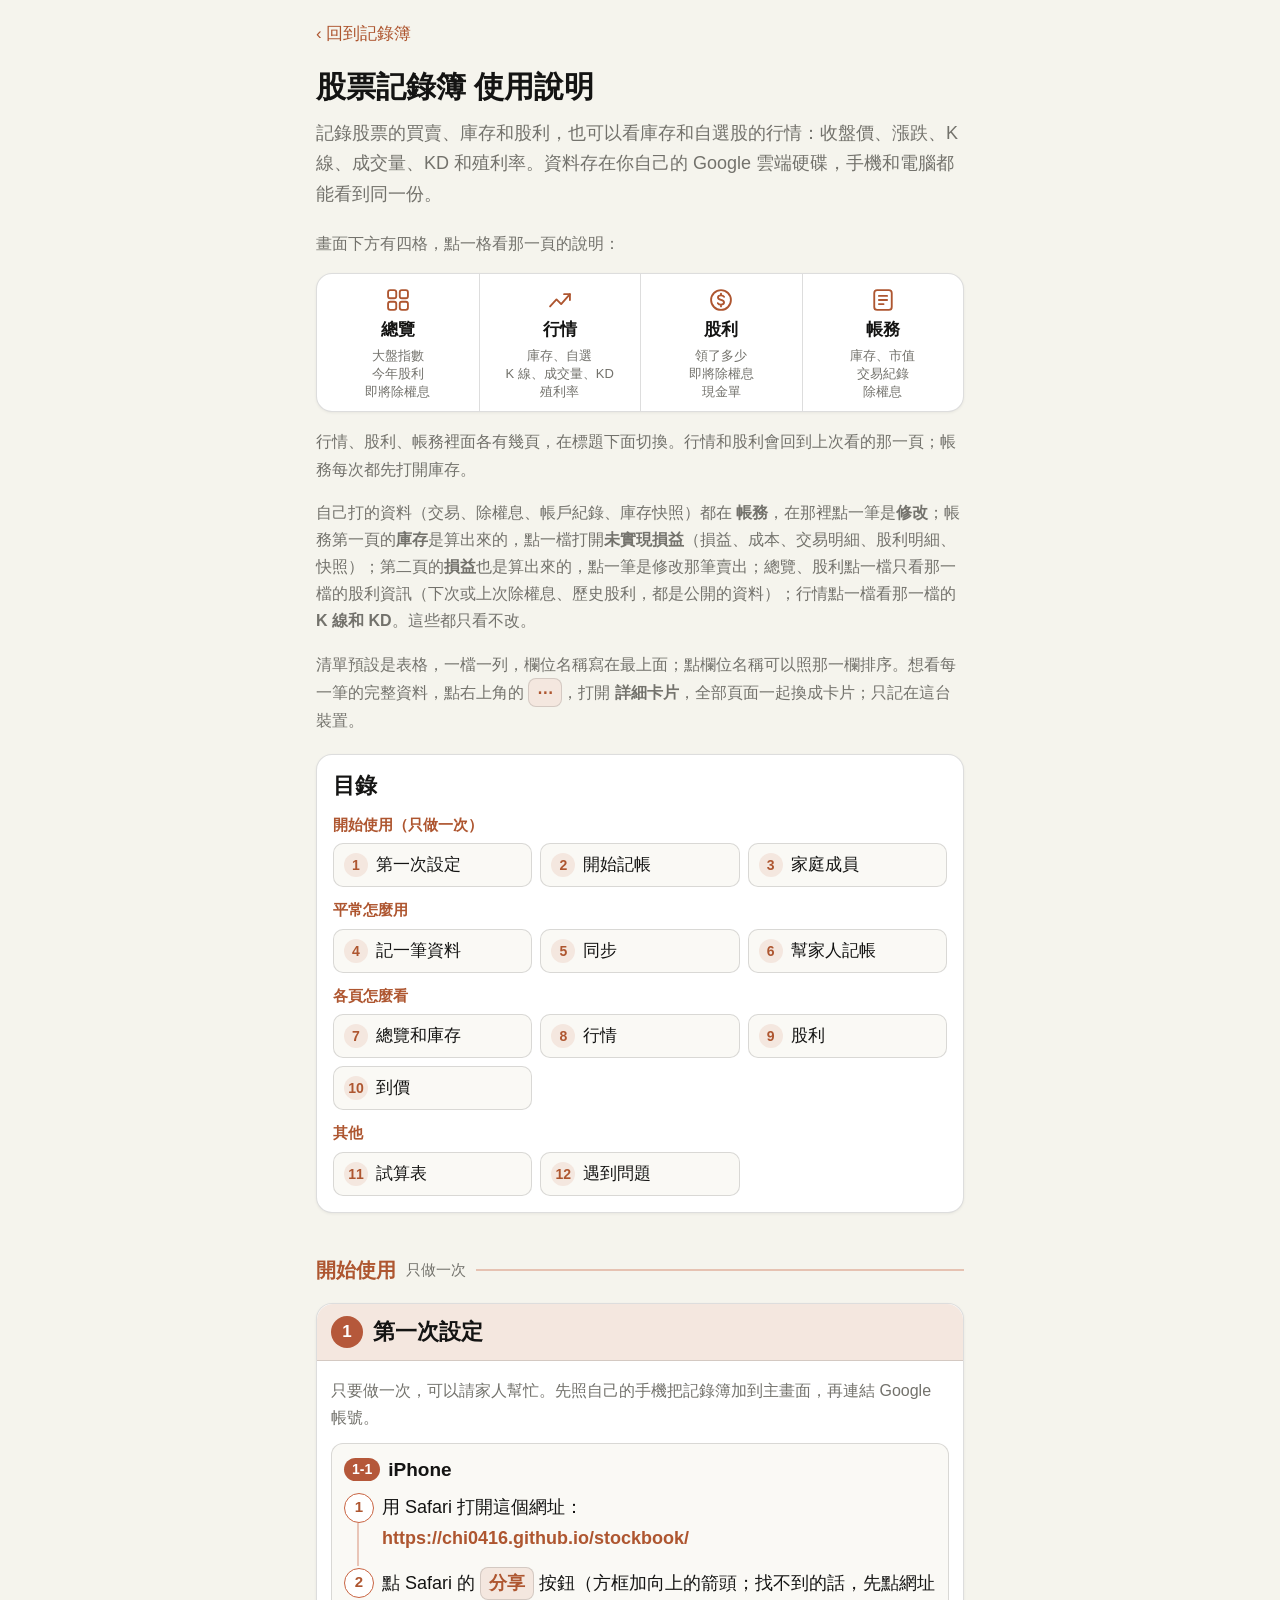
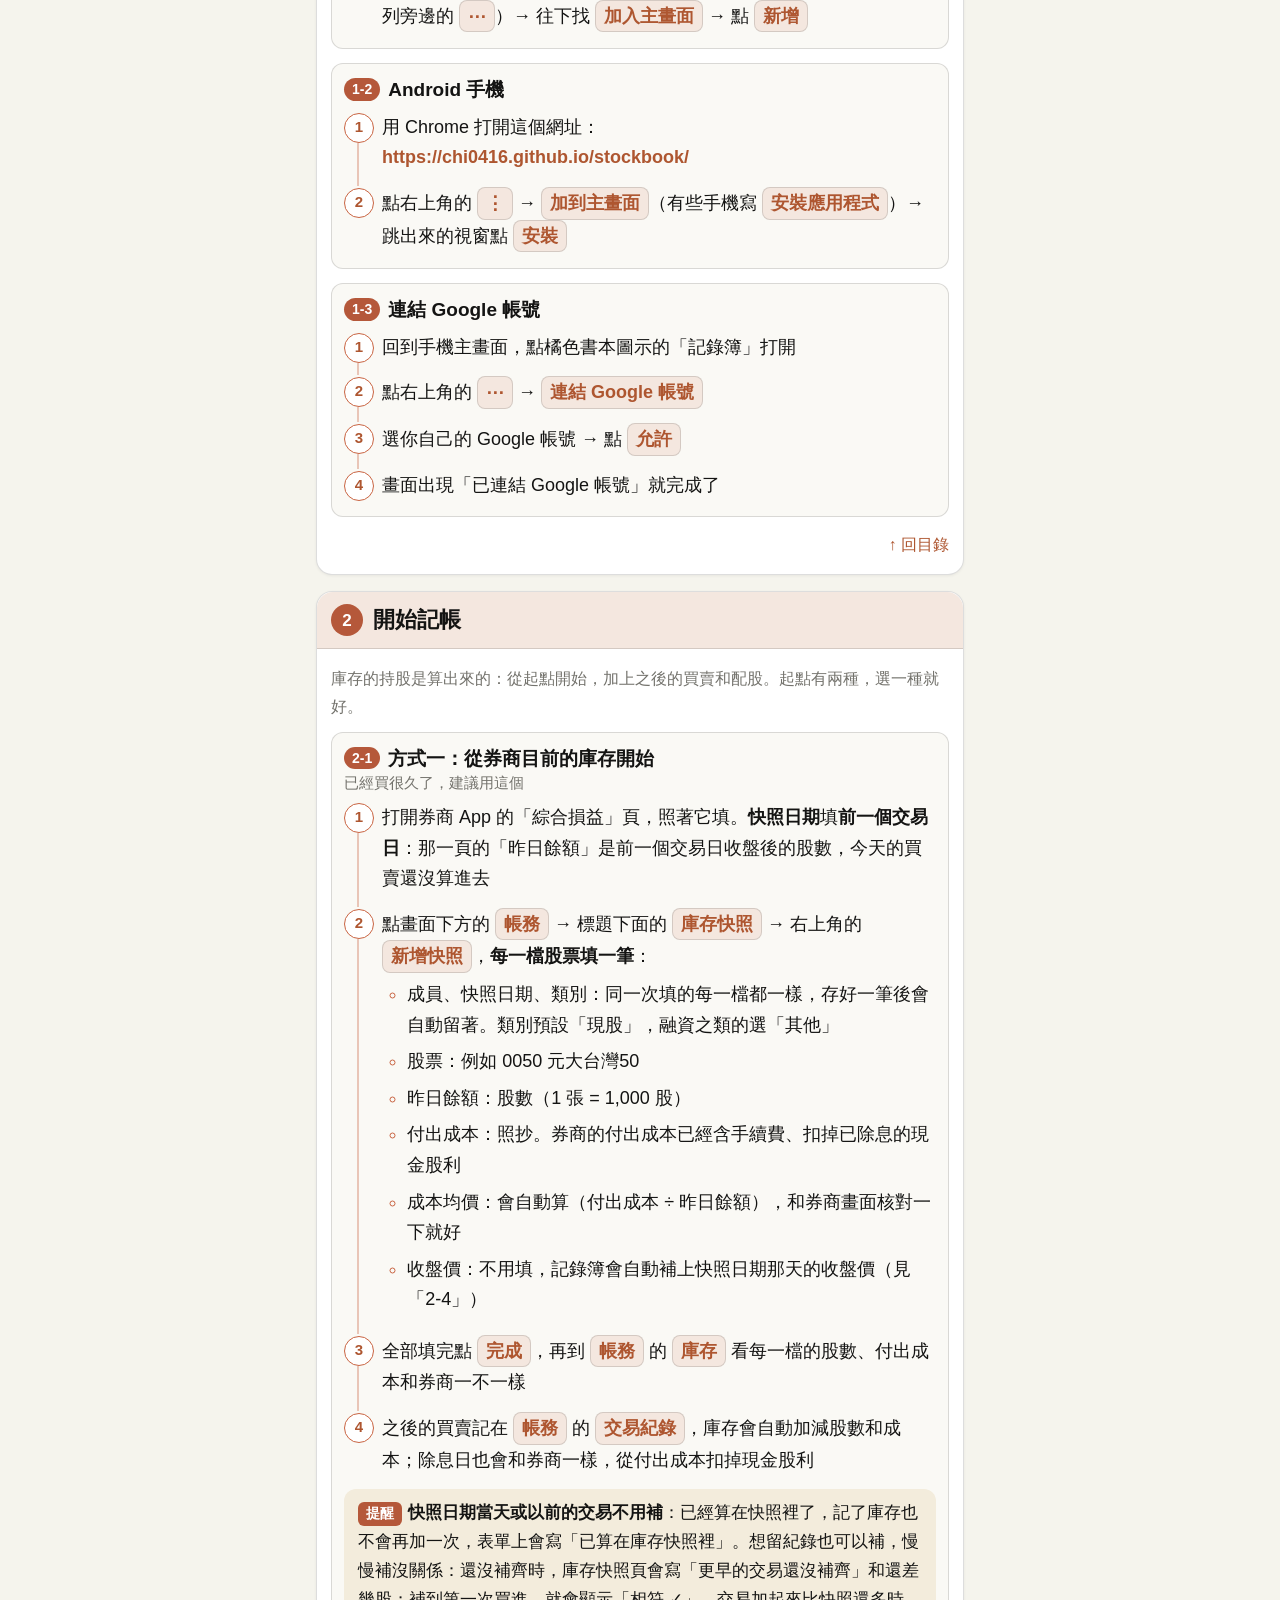
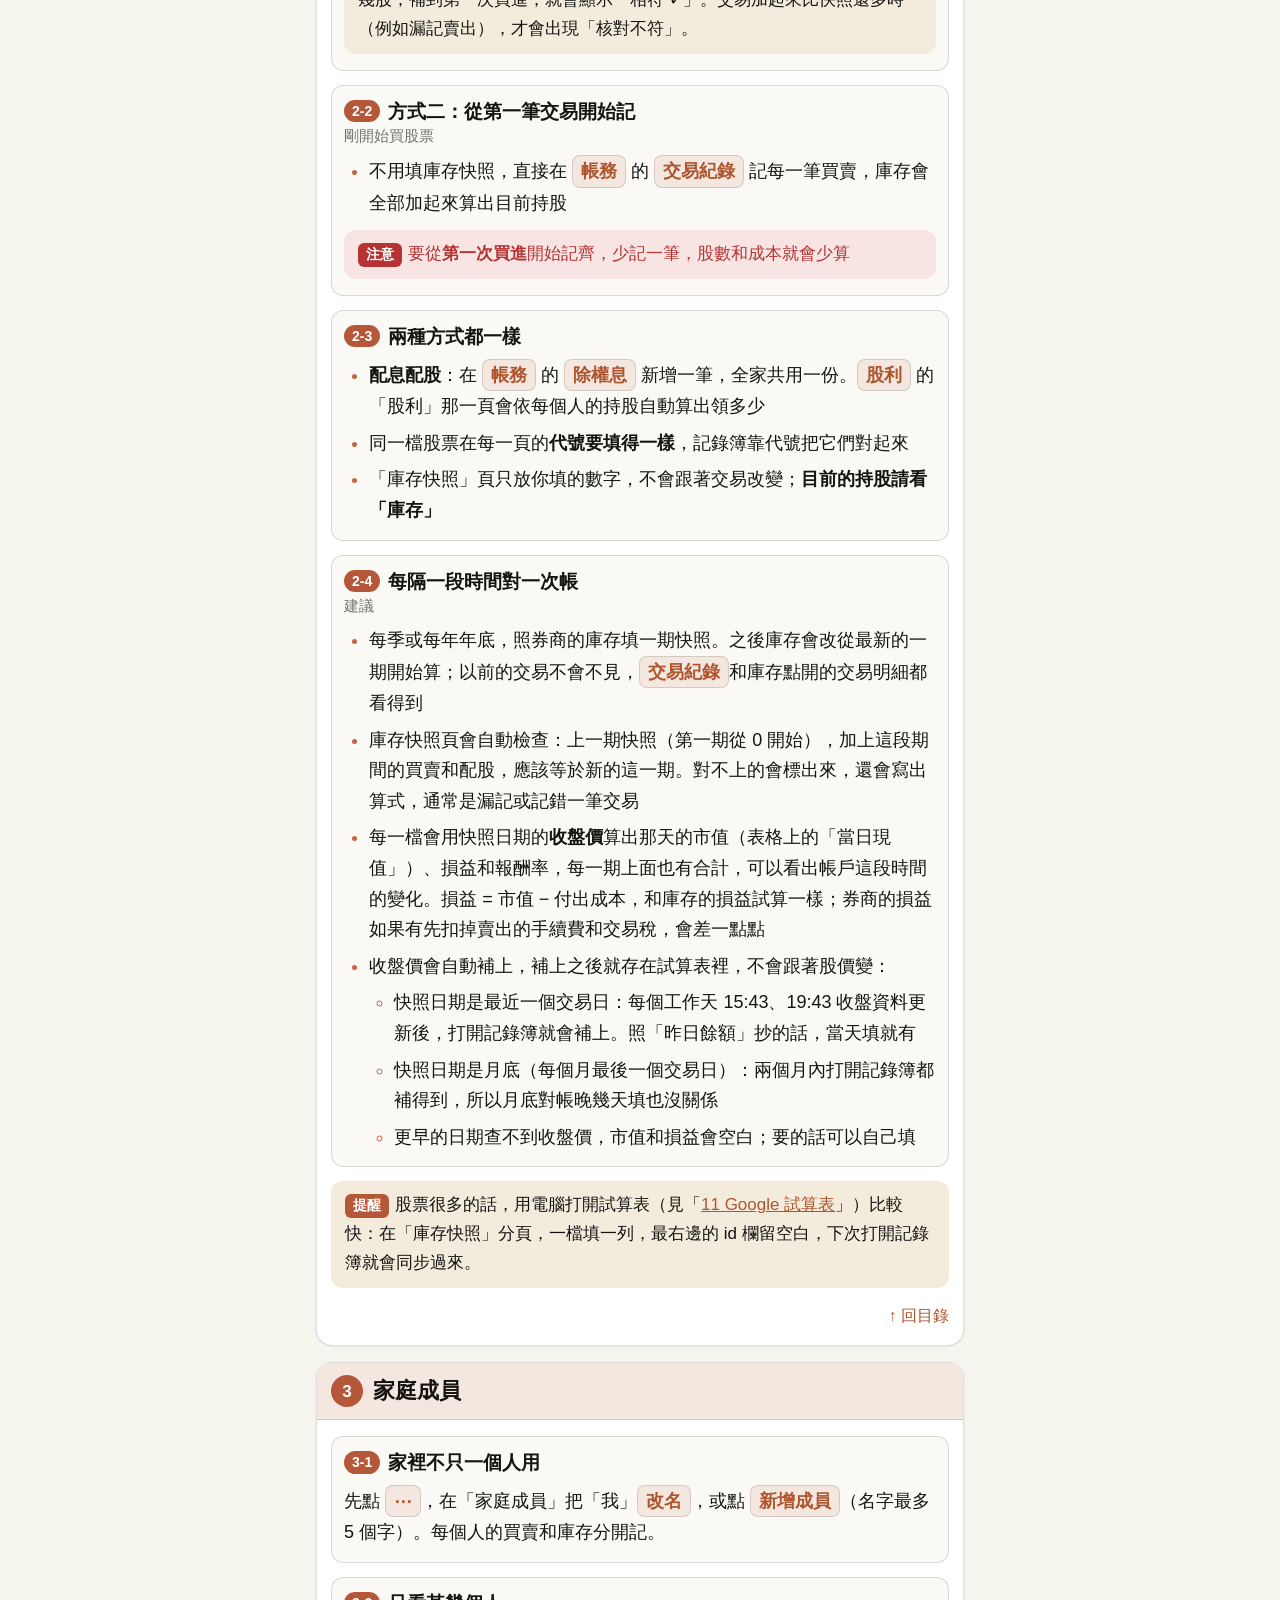
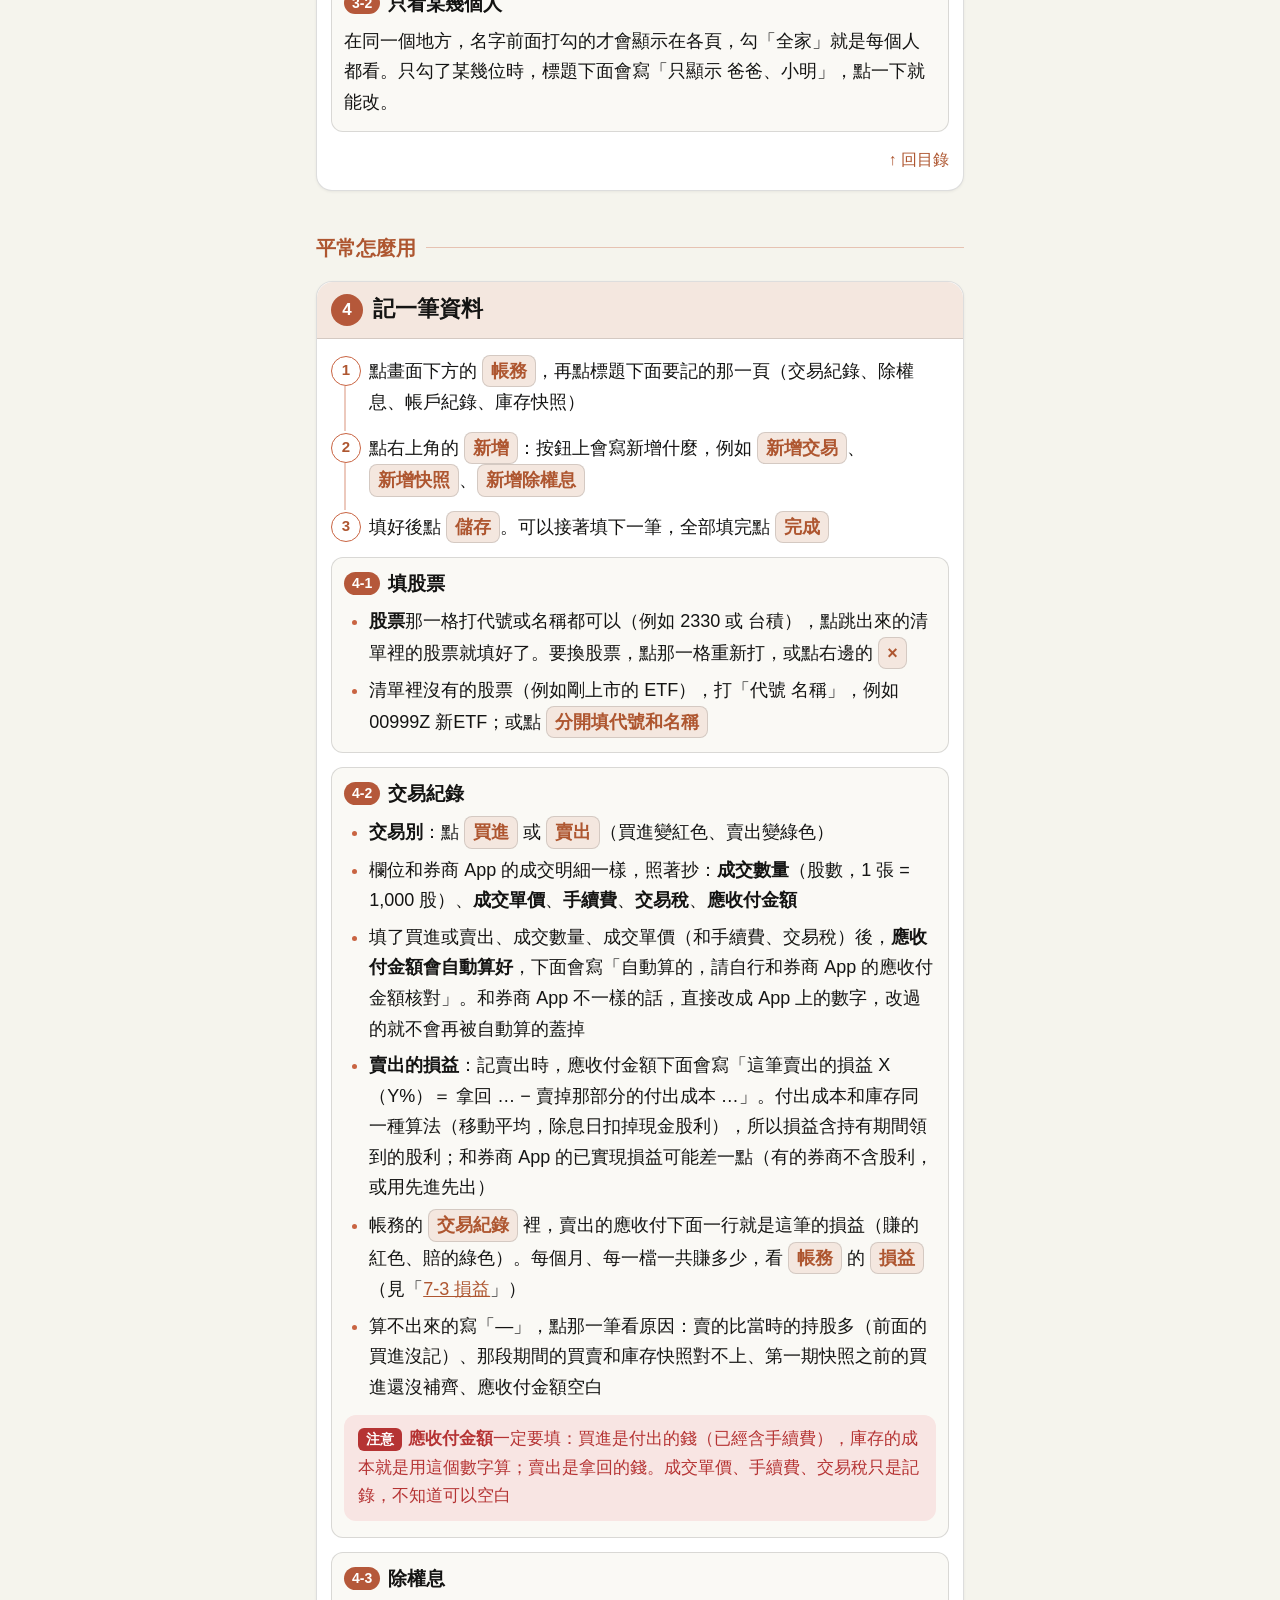
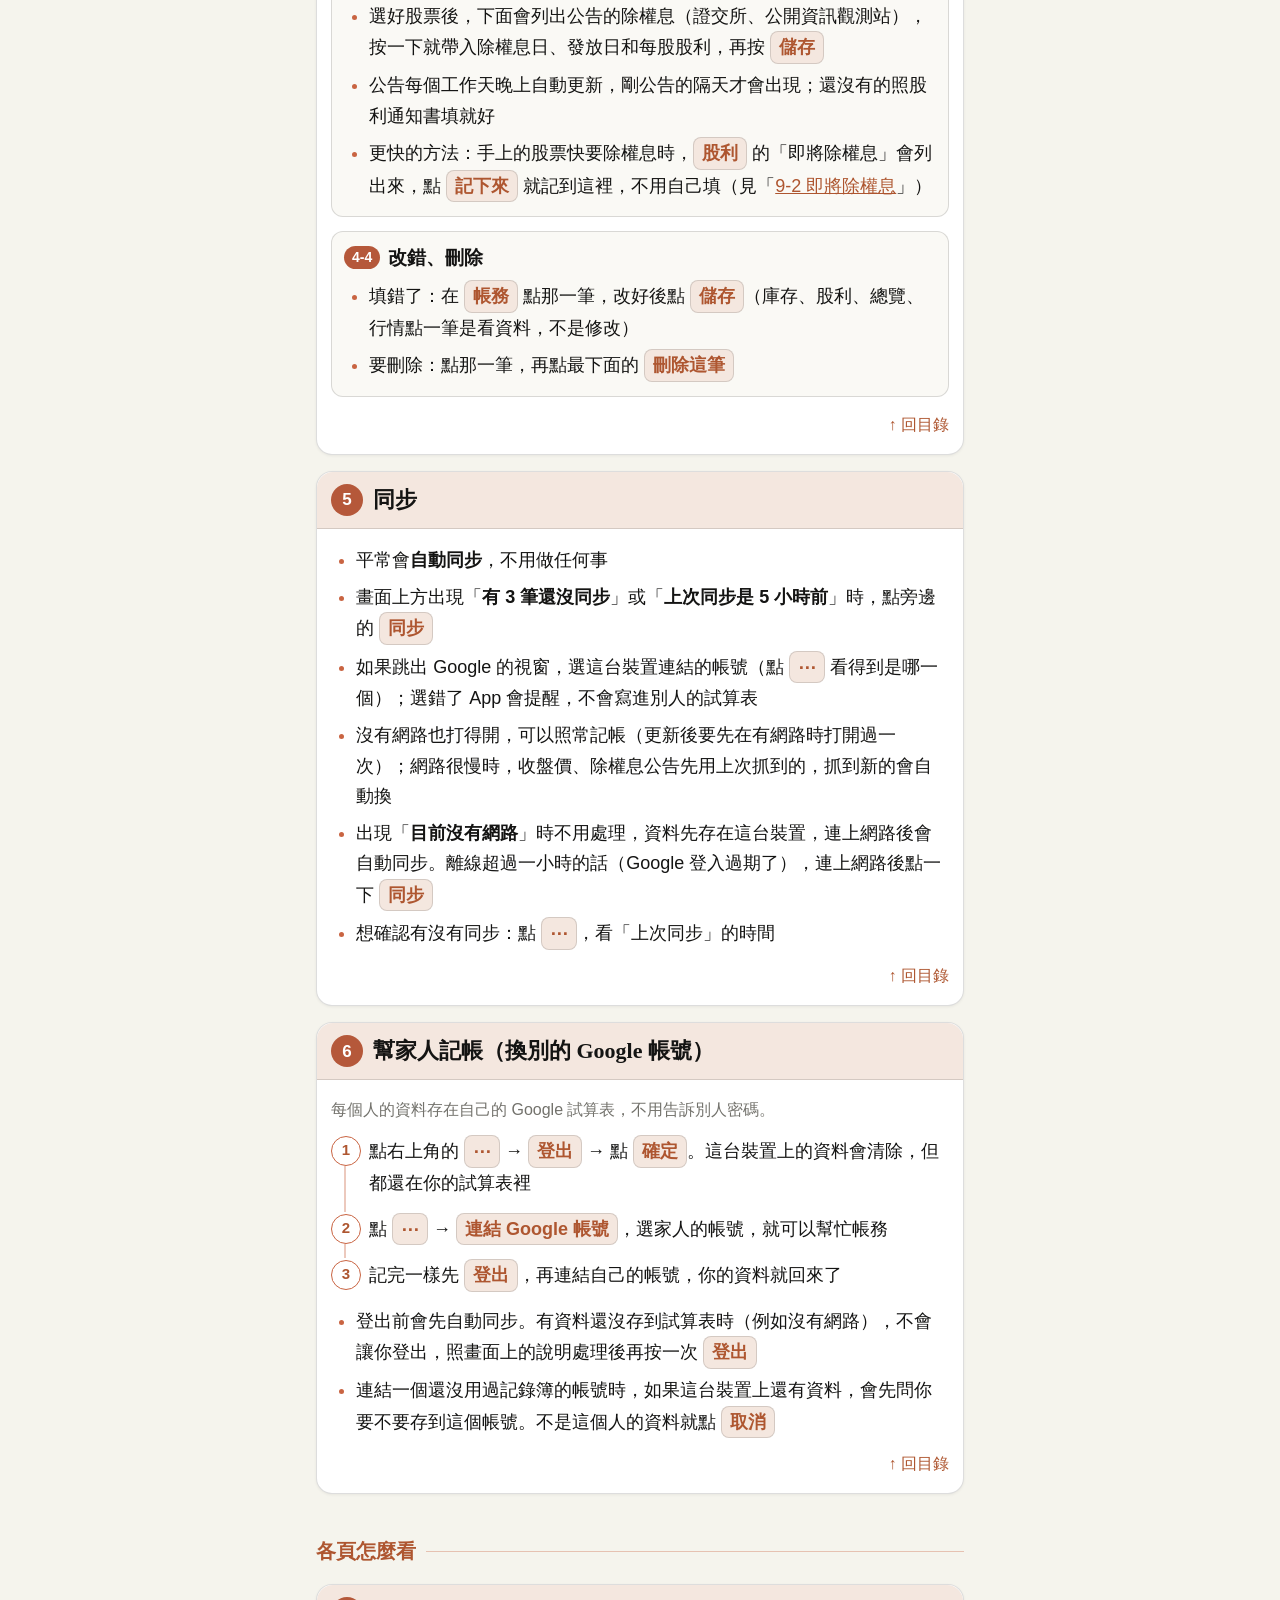
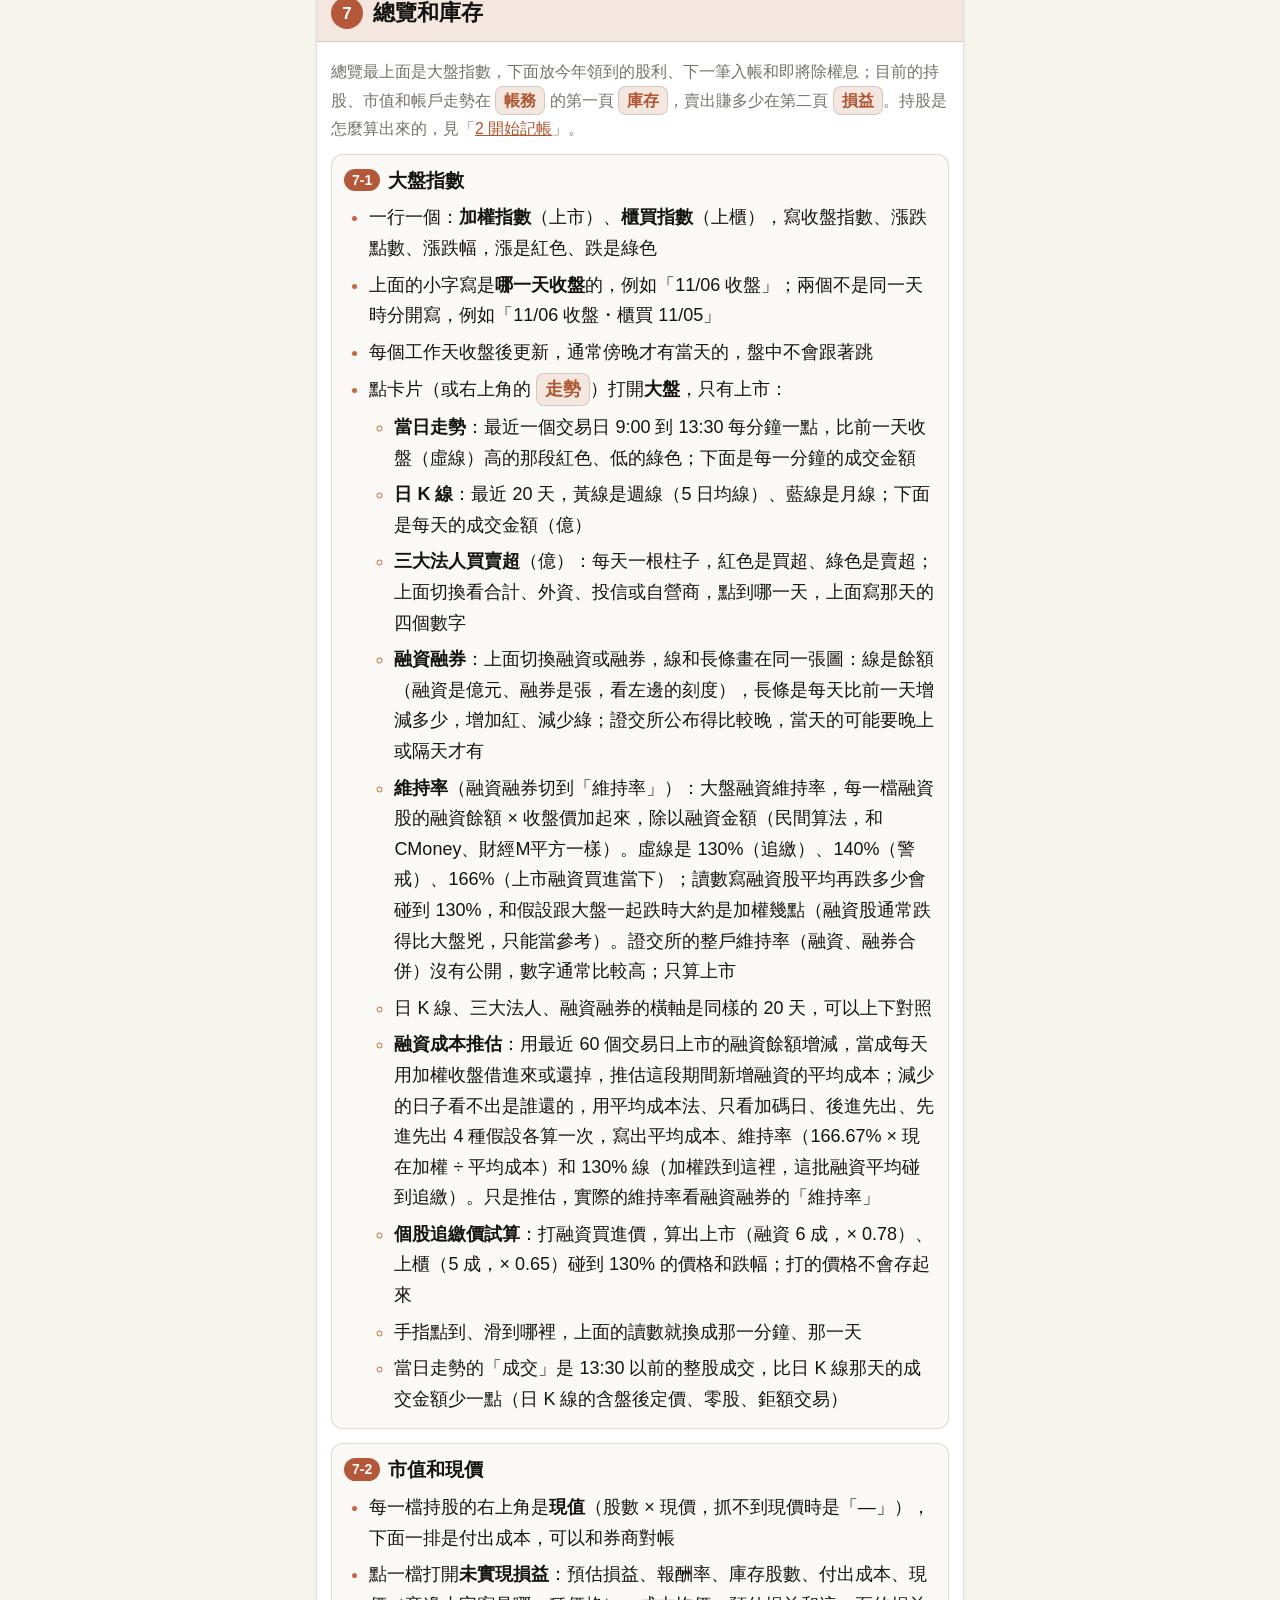
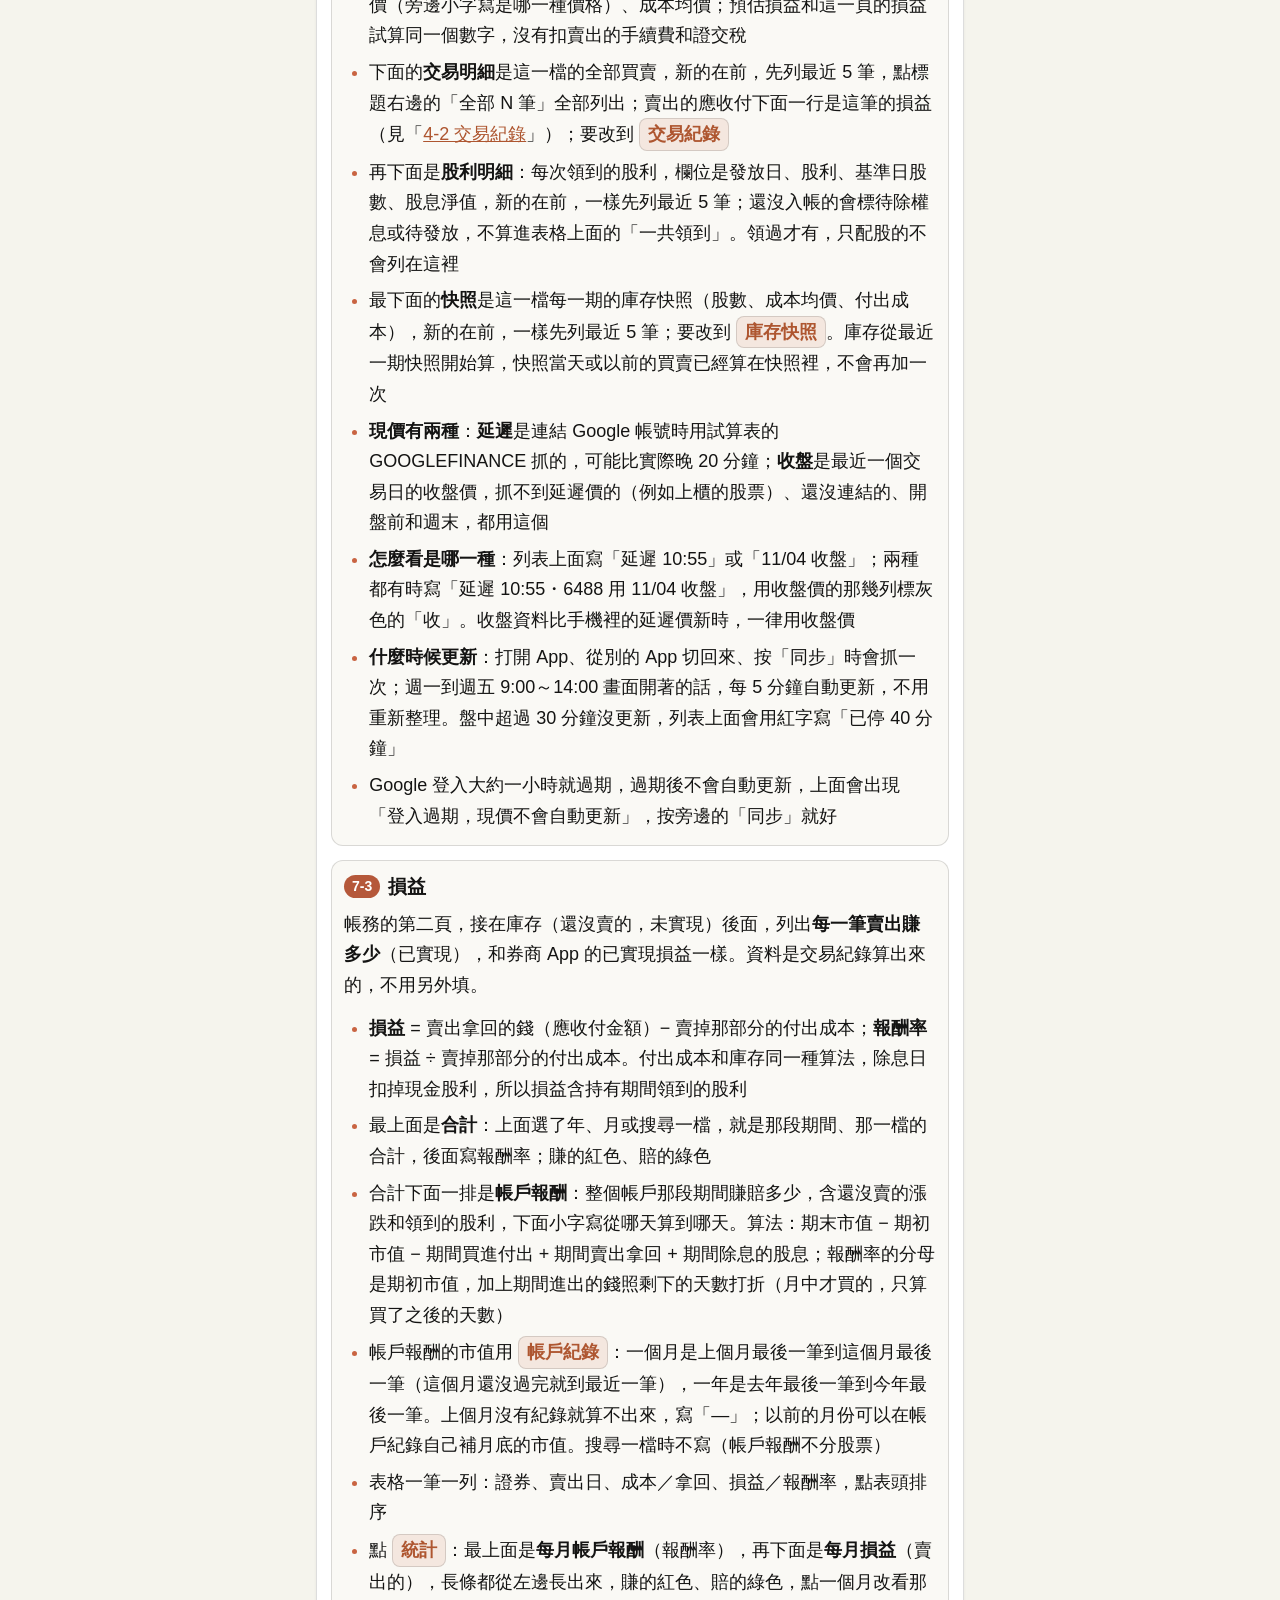
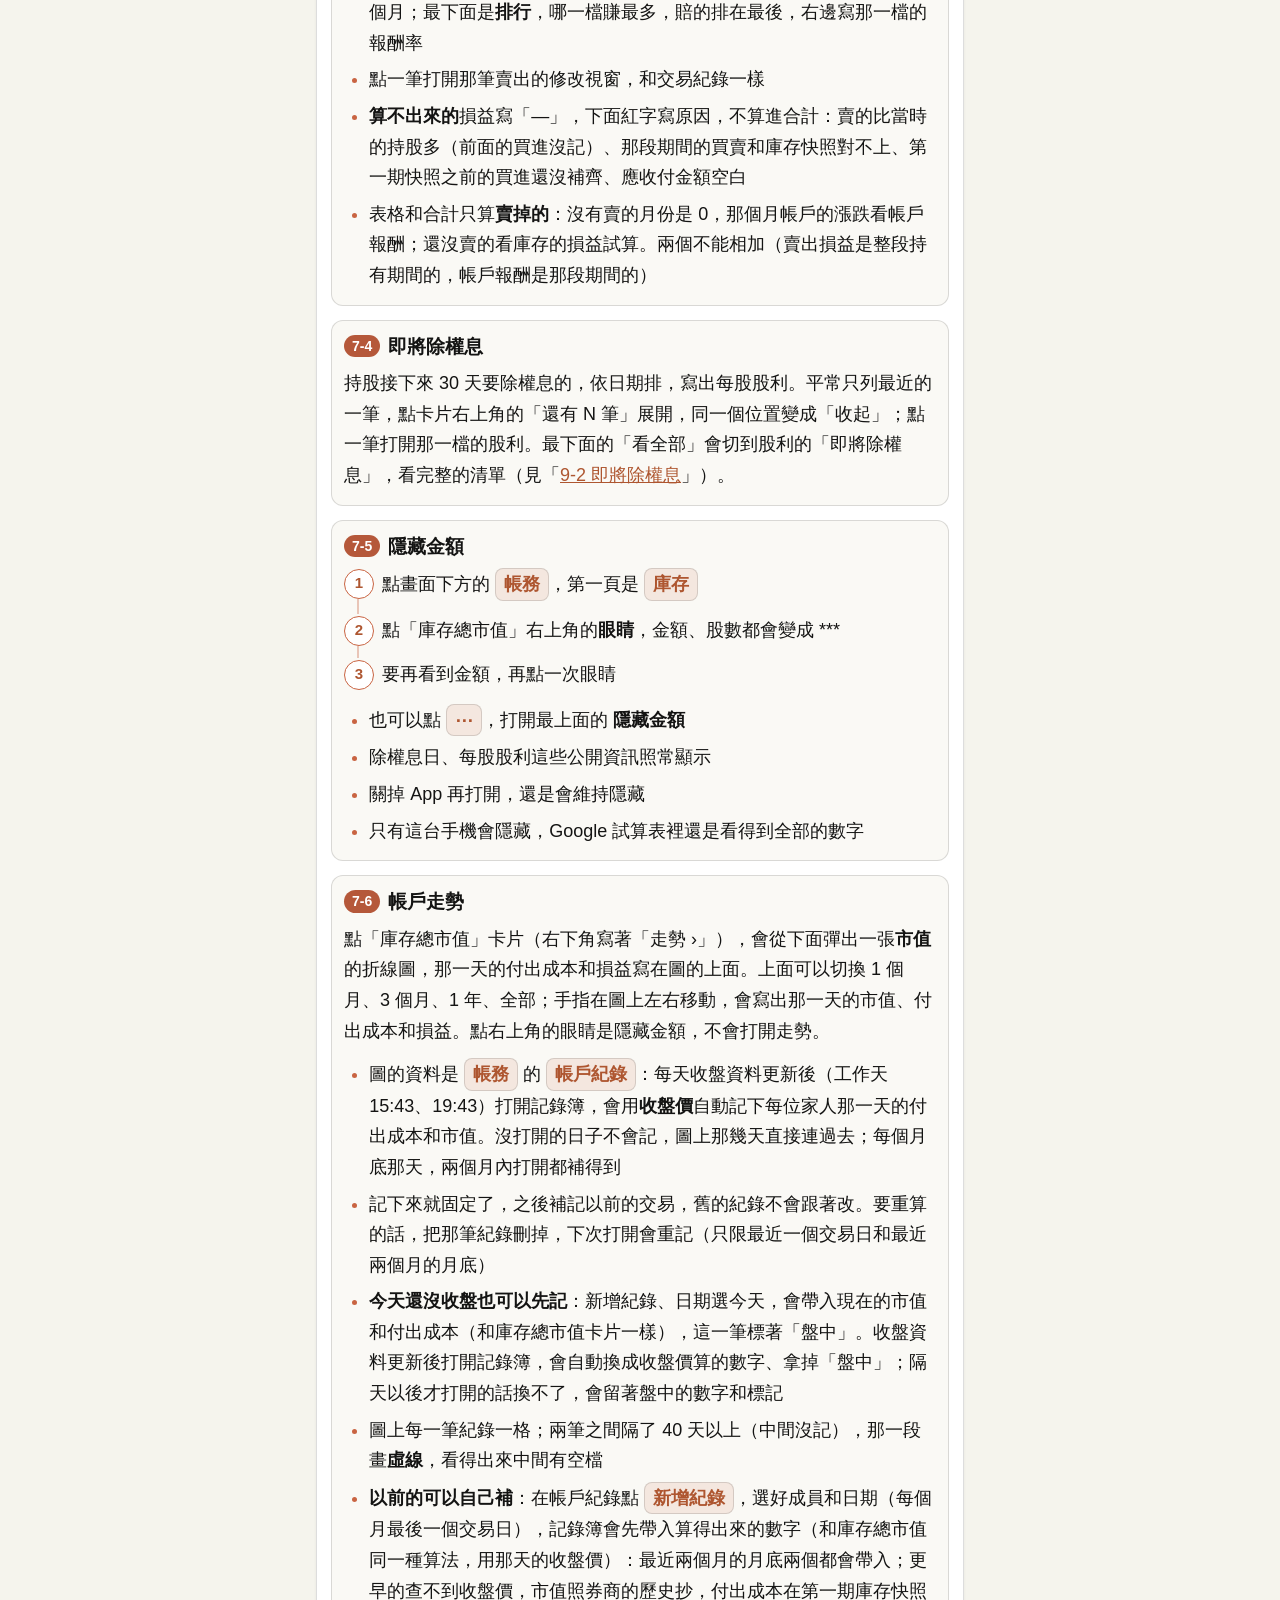
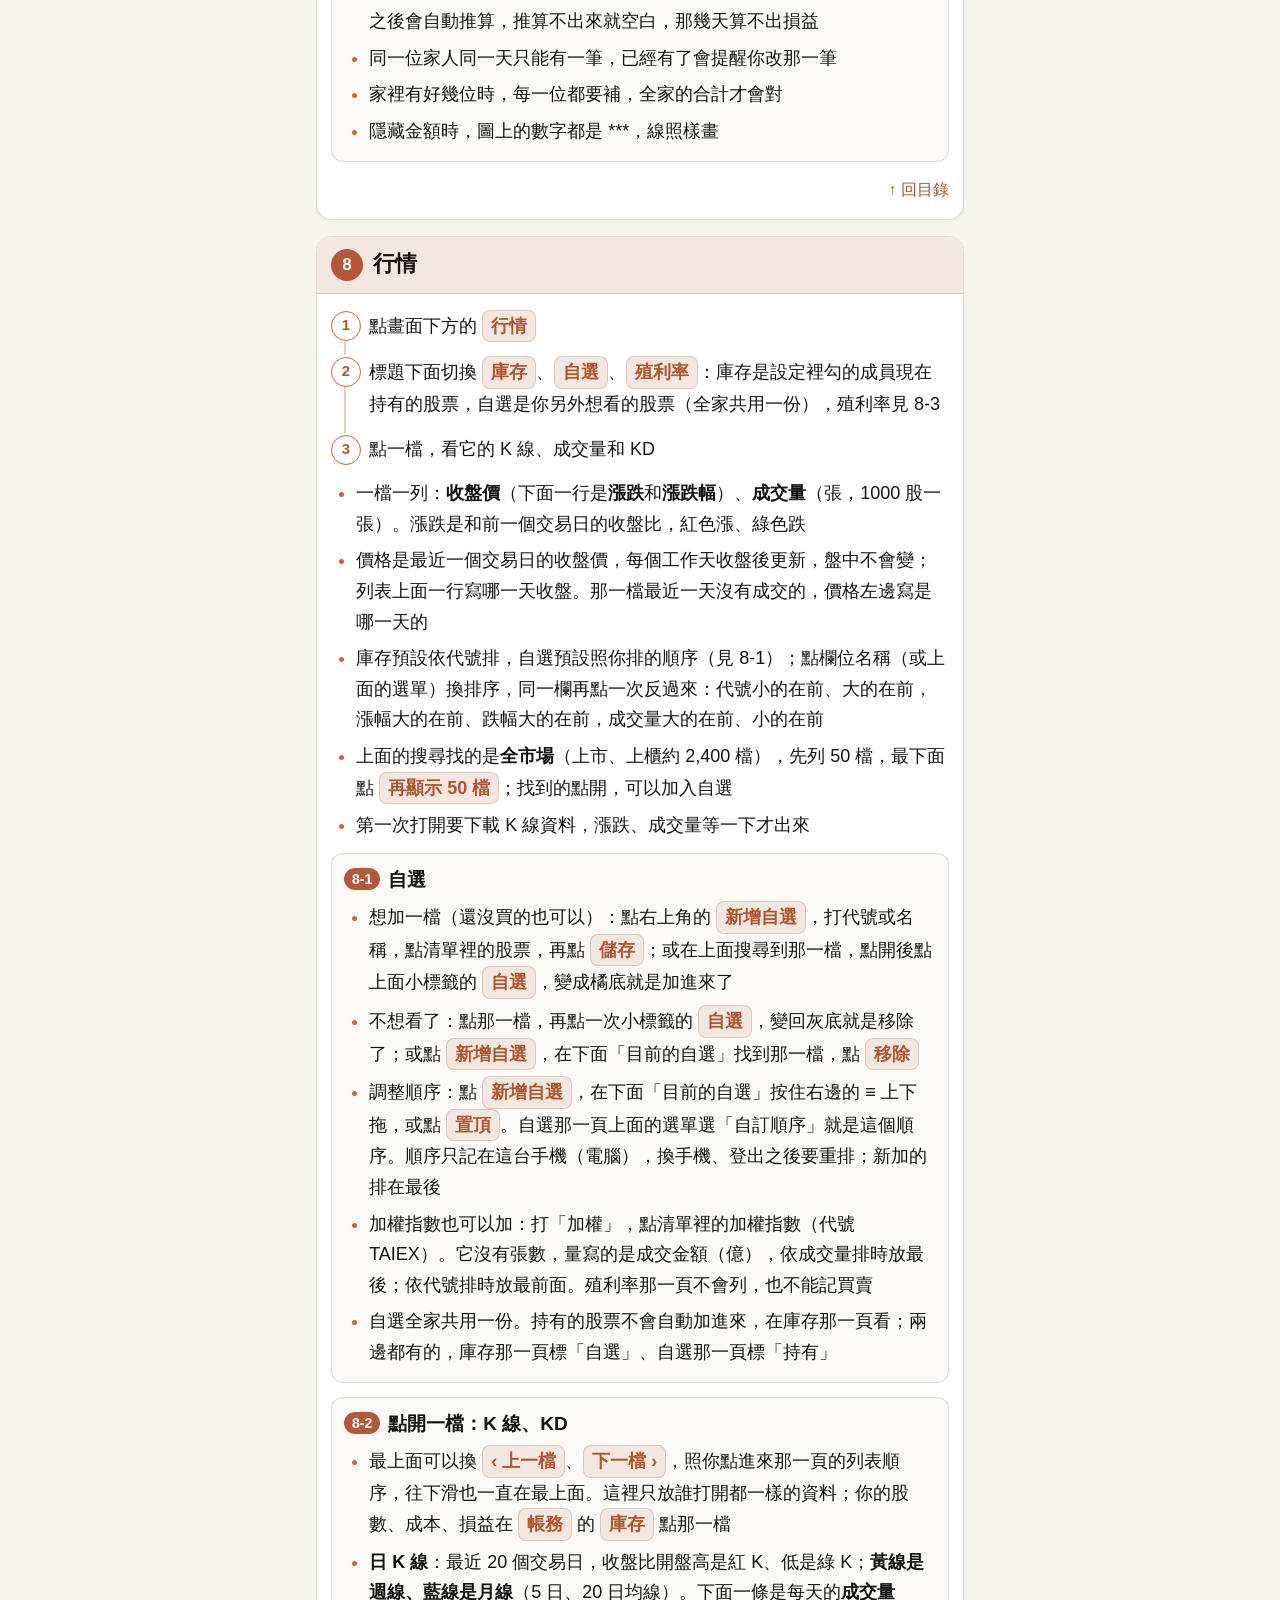
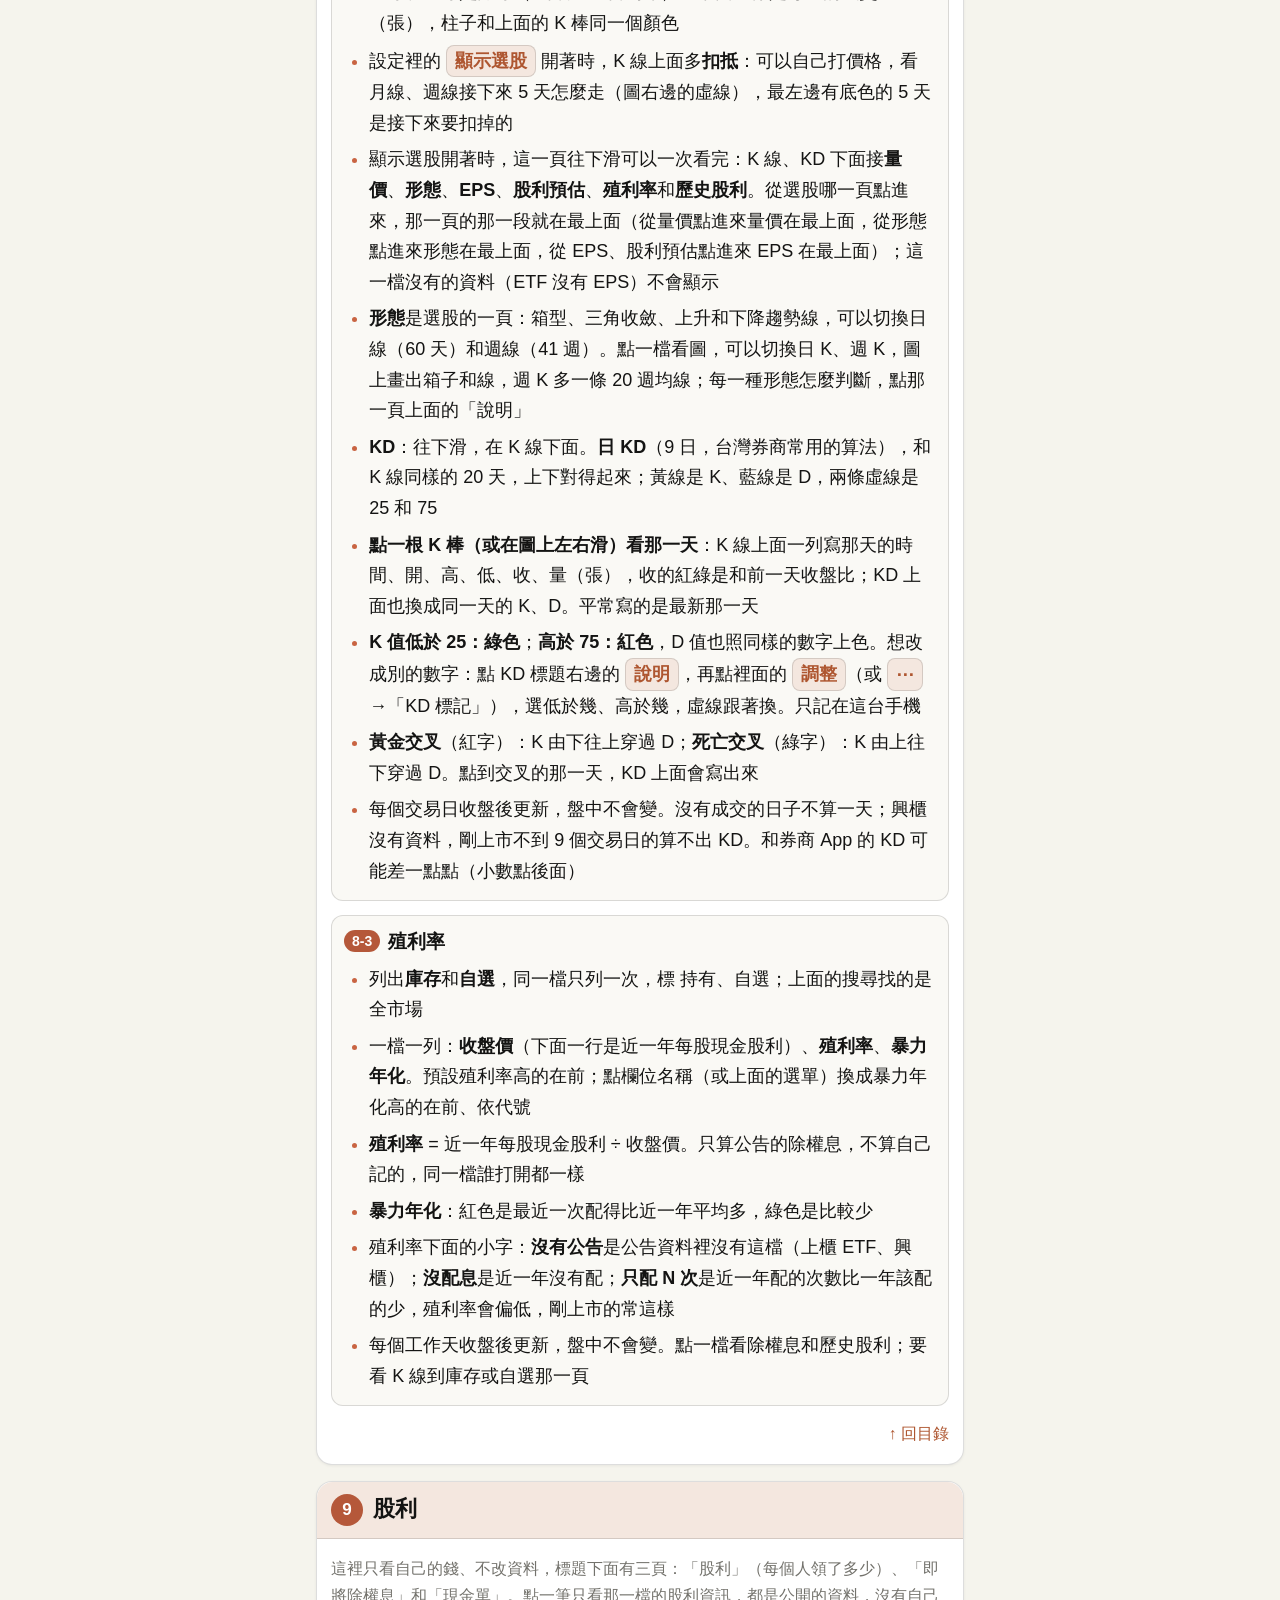
==== commit 5883710b: "更新網站" ====
--- a/help.html
+++ b/help.html
@@ -11,7 +11,7 @@
 
 
 
-  <link rel="stylesheet" href="css/page.css?v=2026.11.13.4">
+  <link rel="stylesheet" href="css/page.css?v=2026.11.20.1">
 </head>
 <body>
 <main>
@@ -389,6 +389,9 @@
       <ul>
         <li>最上面可以換 <b class="btn">‹ 上一檔</b>、<b class="btn">下一檔 ›</b>，照你點進來那一頁的列表順序，往下滑也一直在最上面。這裡只放誰打開都一樣的資料；你的股數、成本、損益在 <b class="btn">帳務</b> 的 <b class="btn">庫存</b> 點那一檔</li>
         <li><b>日 K 線</b>：最近 20 個交易日，收盤比開盤高是紅 K、低是綠 K；<b>黃線是週線、藍線是月線</b>（5 日、20 日均線）。下面一條是每天的<b>成交量</b>（張），柱子和上面的 K 棒同一個顏色</li>
+        <li>設定裡的 <b class="btn">顯示選股</b> 開著時，K 線上面多<b>扣抵</b>：可以自己打價格，看月線、週線接下來 5 天怎麼走（圖右邊的虛線），最左邊有底色的 5 天是接下來要扣掉的</li>
+        <li>顯示選股開著時，這一頁往下滑可以一次看完：K 線、KD 下面接<b>量價</b>、<b>形態</b>、<b>EPS</b>、<b>股利預估</b>、<b>殖利率</b>和<b>歷史股利</b>。從選股哪一頁點進來，那一頁的那一段就在最上面（從量價點進來量價在最上面，從形態點進來形態在最上面，從 EPS、股利預估點進來 EPS 在最上面）；這一檔沒有的資料（ETF 沒有 EPS）不會顯示</li>
+        <li><b>形態</b>是選股的一頁：箱型、三角收斂、上升和下降趨勢線，可以切換日線（60 天）和週線（41 週）。點一檔看圖，可以切換日 K、週 K，圖上畫出箱子和線，週 K 多一條 20 週均線；每一種形態怎麼判斷，點那一頁上面的「說明」</li>
         <li><b>KD</b>：往下滑，在 K 線下面。<b>日 KD</b>（9 日，台灣券商常用的算法），和 K 線同樣的 20 天，上下對得起來；黃線是 K、藍線是 D，兩條虛線是 25 和 75</li>
         <li><b>點一根 K 棒（或在圖上左右滑）看那一天</b>：K 線上面一列寫那天的時間、開、高、低、收、量（張），收的紅綠是和前一天收盤比；KD 上面也換成同一天的 K、D。平常寫的是最新那一天</li>
         <li><b>K 值低於 25：綠色</b>；<b>高於 75：紅色</b>，D 值也照同樣的數字上色。想改成別的數字：點 KD 標題右邊的 <b class="btn">說明</b>，再點裡面的 <b class="btn">調整</b>（或 <b class="btn">⋯</b> →「KD 標記」），選低於幾、高於幾，虛線跟著換。只記在這台手機</li>
@@ -471,7 +474,7 @@
 
   <section id="alerts">
     <h2><span class="no">10</span>到價通知</h2>
-    <p class="muted">底部有「選股」這一格才有這個功能，到價在那一格裡面：要先把通知程式裝進自己的試算表，沒裝的話底部還是四格。</p>
+    <p class="muted">到價是「選股」那一格的最後一頁。選股要先在設定打開 <b class="btn">顯示選股</b>，底部中間才有這一格；到價那一頁還要先把通知程式裝進自己的試算表才會出現。</p>
     <ul>
       <li><b>設定</b>：在 <b class="btn">到價</b> 點右上角 <b class="btn">＋ 新增到價</b>，或在行情點開一檔，點上面小標籤的 <b class="btn">到價</b>，再選條件。這一檔有等待中的到價時是橘底，點了列出這一檔的到價，也可以再新增</li>
       <li><b>漲到、跌到</b>：自己打價格，看當天最高、最低價，兩次檢查之間碰到又彈回來也算</li>
